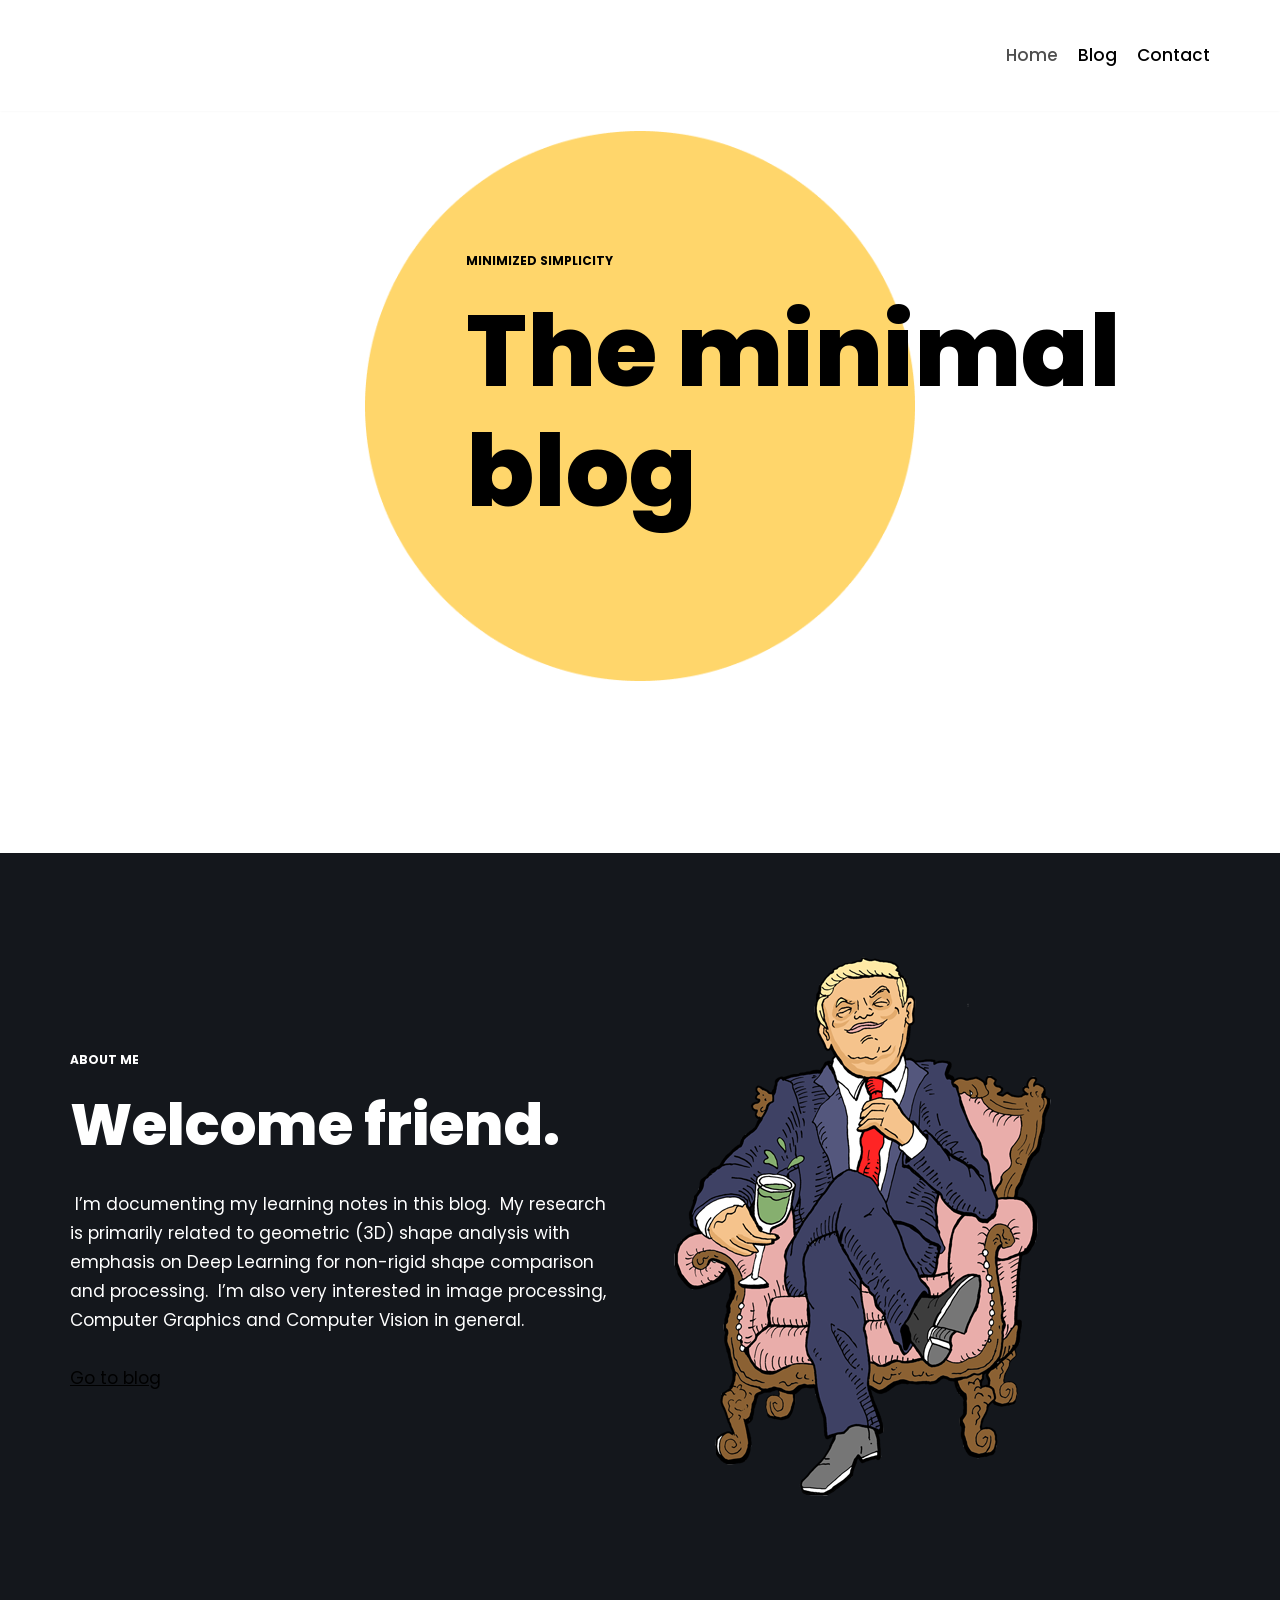
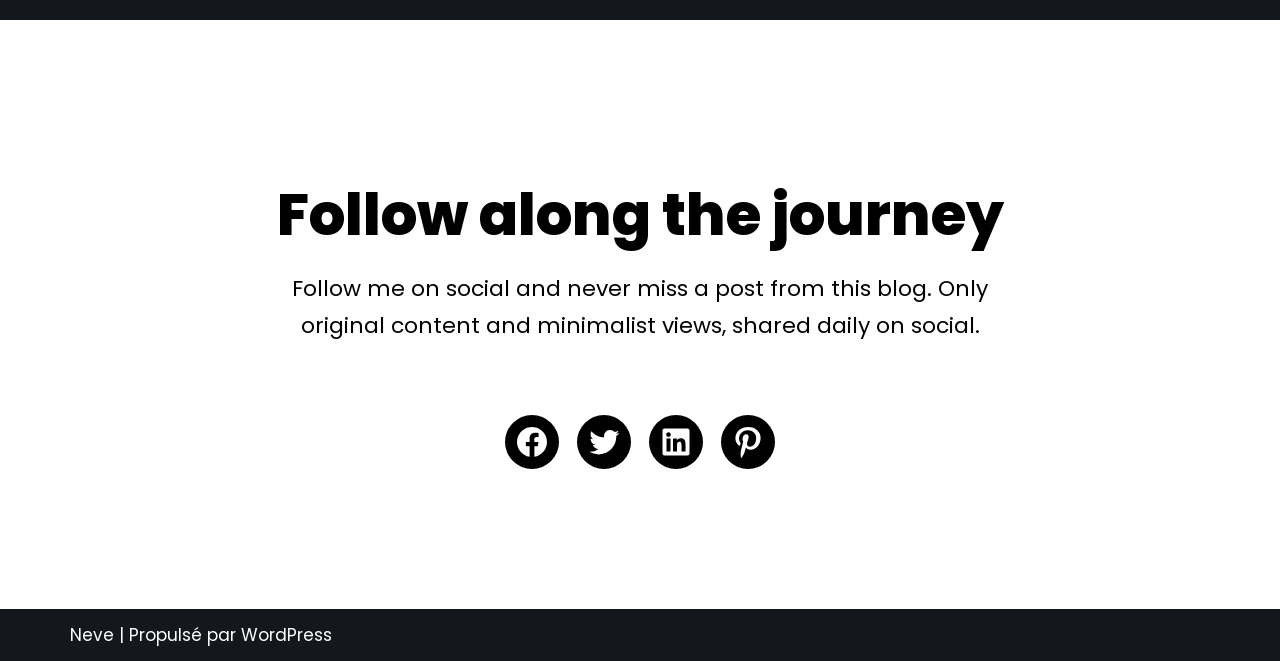
==== index.html @ 78484a2c "az" ====
<!DOCTYPE html>
<html lang="fr-FR">

<head>
	
	<meta charset="UTF-8">
	<meta name="viewport" content="width=device-width, initial-scale=1, minimum-scale=1">
	<link rel="profile" href="http://gmpg.org/xfn/11">
		<title>Un site utilisant WordPress</title>
<meta name="robots" content="max-image-preview:large">
<link rel="dns-prefetch" href="//fonts.googleapis.com">
<link rel="dns-prefetch" href="//s.w.org">
<link rel="alternate" type="application/rss+xml" title=" &raquo; Flux" href="./feed/index.html">
<link rel="alternate" type="application/rss+xml" title=" &raquo; Flux des commentaires" href="./comments/feed/index.html">
<script type="text/javascript">
window._wpemojiSettings = {"baseUrl":"https:\/\/s.w.org\/images\/core\/emoji\/14.0.0\/72x72\/","ext":".png","svgUrl":"https:\/\/s.w.org\/images\/core\/emoji\/14.0.0\/svg\/","svgExt":".svg","source":{"concatemoji":".\/wp-includes\/js\/wp-emoji-release.min.js?ver=6.0.1"}};
/*! This file is auto-generated */
!function(e,a,t){var n,r,o,i=a.createElement("canvas"),p=i.getContext&&i.getContext("2d");function s(e,t){var a=String.fromCharCode,e=(p.clearRect(0,0,i.width,i.height),p.fillText(a.apply(this,e),0,0),i.toDataURL());return p.clearRect(0,0,i.width,i.height),p.fillText(a.apply(this,t),0,0),e===i.toDataURL()}function c(e){var t=a.createElement("script");t.src=e,t.defer=t.type="text/javascript",a.getElementsByTagName("head")[0].appendChild(t)}for(o=Array("flag","emoji"),t.supports={everything:!0,everythingExceptFlag:!0},r=0;r<o.length;r++)t.supports[o[r]]=function(e){if(!p||!p.fillText)return!1;switch(p.textBaseline="top",p.font="600 32px Arial",e){case"flag":return s([127987,65039,8205,9895,65039],[127987,65039,8203,9895,65039])?!1:!s([55356,56826,55356,56819],[55356,56826,8203,55356,56819])&&!s([55356,57332,56128,56423,56128,56418,56128,56421,56128,56430,56128,56423,56128,56447],[55356,57332,8203,56128,56423,8203,56128,56418,8203,56128,56421,8203,56128,56430,8203,56128,56423,8203,56128,56447]);case"emoji":return!s([129777,127995,8205,129778,127999],[129777,127995,8203,129778,127999])}return!1}(o[r]),t.supports.everything=t.supports.everything&&t.supports[o[r]],"flag"!==o[r]&&(t.supports.everythingExceptFlag=t.supports.everythingExceptFlag&&t.supports[o[r]]);t.supports.everythingExceptFlag=t.supports.everythingExceptFlag&&!t.supports.flag,t.DOMReady=!1,t.readyCallback=function(){t.DOMReady=!0},t.supports.everything||(n=function(){t.readyCallback()},a.addEventListener?(a.addEventListener("DOMContentLoaded",n,!1),e.addEventListener("load",n,!1)):(e.attachEvent("onload",n),a.attachEvent("onreadystatechange",function(){"complete"===a.readyState&&t.readyCallback()})),(e=t.source||{}).concatemoji?c(e.concatemoji):e.wpemoji&&e.twemoji&&(c(e.twemoji),c(e.wpemoji)))}(window,document,window._wpemojiSettings);
</script>
<style type="text/css">img.wp-smiley,
img.emoji {
	display: inline !important;
	border: none !important;
	box-shadow: none !important;
	height: 1em !important;
	width: 1em !important;
	margin: 0 0.07em !important;
	vertical-align: -0.1em !important;
	background: none !important;
	padding: 0 !important;
}</style>
	<link rel="stylesheet" id="wp-quicklatex-format-css" href="./wp-content/plugins/wp-quicklatex/css/quicklatex-format.css?ver=6.0.1" type="text/css" media="all">
<link rel="stylesheet" id="wp-block-library-css" href="./wp-includes/css/dist/block-library/style.min.css?ver=6.0.1" type="text/css" media="all">
<style id="otter-advanced-columns-style-inline-css" type="text/css">.wp-block-themeisle-blocks-advanced-columns-separators{position:absolute;left:0;width:100%}.wp-block-themeisle-blocks-advanced-columns-separators.top{top:0}.wp-block-themeisle-blocks-advanced-columns-separators.bottom{bottom:0}.wp-block-themeisle-blocks-advanced-columns-separators.bottom svg{position:absolute;bottom:0}.wp-block-themeisle-blocks-advanced-columns-separators svg{height:100px}.wp-block-themeisle-blocks-advanced-columns-separators .rotate{transform:rotate(180deg)}html[lang=ja] .wp-block-themeisle-blocks-advanced-columns .innerblocks-wrap,html[lang=ko] .wp-block-themeisle-blocks-advanced-columns .innerblocks-wrap,html[lang=zh] .wp-block-themeisle-blocks-advanced-columns .innerblocks-wrap,html[lang=zh-Hans] .wp-block-themeisle-blocks-advanced-columns .innerblocks-wrap,html[lang=zh-Hant] .wp-block-themeisle-blocks-advanced-columns .innerblocks-wrap{word-break:normal}.wp-block-themeisle-blocks-advanced-columns{--columns-width: initial;--horizontal-align: unset;justify-content:var(--horizontal-align)}.wp-block-themeisle-blocks-advanced-columns .wp-themeisle-block-overlay,.wp-block-themeisle-blocks-advanced-columns .wp-block-themeisle-blocks-advanced-columns-overlay{position:absolute;width:100%;height:100%;top:0;left:0}.wp-block-themeisle-blocks-advanced-columns .wp-block-themeisle-blocks-advanced-column:only-child{max-width:var(--columns-width)}.wp-block-themeisle-blocks-advanced-columns .wp-block-themeisle-blocks-advanced-column .wp-block-themeisle-blocks-slider{display:grid}.wp-block-themeisle-blocks-advanced-columns.has-default-gap .wp-block-themeisle-blocks-advanced-column{margin-left:10px;margin-right:10px}.wp-block-themeisle-blocks-advanced-columns.has-nogap-gap .wp-block-themeisle-blocks-advanced-column{margin-left:0;margin-right:0}.wp-block-themeisle-blocks-advanced-columns.has-narrow-gap .wp-block-themeisle-blocks-advanced-column{margin-left:5px;margin-right:5px}.wp-block-themeisle-blocks-advanced-columns.has-extended-gap .wp-block-themeisle-blocks-advanced-column{margin-left:15px;margin-right:15px}.wp-block-themeisle-blocks-advanced-columns.has-wide-gap .wp-block-themeisle-blocks-advanced-column{margin-left:20px;margin-right:20px}.wp-block-themeisle-blocks-advanced-columns.has-wider-gap .wp-block-themeisle-blocks-advanced-column{margin-left:30px;margin-right:30px}@media(min-width: 600px){.wp-block-themeisle-blocks-advanced-columns.has-vertical-flex-start .innerblocks-wrap,.wp-block-themeisle-blocks-advanced-columns.has-vertical-top .innerblocks-wrap{align-items:flex-start}.wp-block-themeisle-blocks-advanced-columns.has-vertical-center .innerblocks-wrap{align-items:center}.wp-block-themeisle-blocks-advanced-columns.has-vertical-flex-end .innerblocks-wrap,.wp-block-themeisle-blocks-advanced-columns.has-vertical-bottom .innerblocks-wrap{align-items:flex-end}}@media(min-width: 960px){.wp-block-themeisle-blocks-advanced-columns{display:flex;position:relative}.wp-block-themeisle-blocks-advanced-columns .innerblocks-wrap{display:flex;flex-basis:100%;word-break:keep-all;max-width:var(--columns-width)}.wp-block-themeisle-blocks-advanced-columns .innerblocks-wrap .wp-block-themeisle-blocks-advanced-column{position:relative}.wp-block-themeisle-blocks-advanced-columns .innerblocks-wrap .wp-block-themeisle-blocks-advanced-column:first-child{margin-left:0}.wp-block-themeisle-blocks-advanced-columns .innerblocks-wrap .wp-block-themeisle-blocks-advanced-column:last-child{margin-right:0}.wp-block-themeisle-blocks-advanced-columns.hide-in-desktop{display:none}.wp-block-themeisle-blocks-advanced-columns.has-1-columns.has-desktop-equal-layout>.innerblocks-wrap>.wp-block-themeisle-blocks-advanced-column{flex-basis:100%}.wp-block-themeisle-blocks-advanced-columns.has-2-columns.has-desktop-equal-layout>.innerblocks-wrap>.wp-block-themeisle-blocks-advanced-column{flex-basis:50%}.wp-block-themeisle-blocks-advanced-columns.has-2-columns.has-desktop-oneTwo-layout>.innerblocks-wrap>.wp-block-themeisle-blocks-advanced-column{flex-basis:33.34%}.wp-block-themeisle-blocks-advanced-columns.has-2-columns.has-desktop-oneTwo-layout>.innerblocks-wrap>.wp-block-themeisle-blocks-advanced-column:last-child{flex-basis:66.66%}.wp-block-themeisle-blocks-advanced-columns.has-2-columns.has-desktop-twoOne-layout>.innerblocks-wrap>.wp-block-themeisle-blocks-advanced-column{flex-basis:33.34%}.wp-block-themeisle-blocks-advanced-columns.has-2-columns.has-desktop-twoOne-layout>.innerblocks-wrap>.wp-block-themeisle-blocks-advanced-column:first-child{flex-basis:66.66%}.wp-block-themeisle-blocks-advanced-columns.has-3-columns.has-desktop-equal-layout>.innerblocks-wrap>.wp-block-themeisle-blocks-advanced-column{flex-basis:33.33%}.wp-block-themeisle-blocks-advanced-columns.has-3-columns.has-desktop-oneOneTwo-layout>.innerblocks-wrap>.wp-block-themeisle-blocks-advanced-column{flex-basis:25%}.wp-block-themeisle-blocks-advanced-columns.has-3-columns.has-desktop-oneOneTwo-layout>.innerblocks-wrap>.wp-block-themeisle-blocks-advanced-column:last-child{flex-basis:50%}.wp-block-themeisle-blocks-advanced-columns.has-3-columns.has-desktop-twoOneOne-layout>.innerblocks-wrap>.wp-block-themeisle-blocks-advanced-column{flex-basis:25%}.wp-block-themeisle-blocks-advanced-columns.has-3-columns.has-desktop-twoOneOne-layout>.innerblocks-wrap>.wp-block-themeisle-blocks-advanced-column:first-child{flex-basis:50%}.wp-block-themeisle-blocks-advanced-columns.has-3-columns.has-desktop-oneTwoOne-layout>.innerblocks-wrap>.wp-block-themeisle-blocks-advanced-column{flex-basis:50%}.wp-block-themeisle-blocks-advanced-columns.has-3-columns.has-desktop-oneTwoOne-layout>.innerblocks-wrap>.wp-block-themeisle-blocks-advanced-column:first-child{flex-basis:25%}.wp-block-themeisle-blocks-advanced-columns.has-3-columns.has-desktop-oneTwoOne-layout>.innerblocks-wrap>.wp-block-themeisle-blocks-advanced-column:last-child{flex-basis:25%}.wp-block-themeisle-blocks-advanced-columns.has-3-columns.has-desktop-oneThreeOne-layout>.innerblocks-wrap>.wp-block-themeisle-blocks-advanced-column{flex-basis:60%}.wp-block-themeisle-blocks-advanced-columns.has-3-columns.has-desktop-oneThreeOne-layout>.innerblocks-wrap>.wp-block-themeisle-blocks-advanced-column:first-child{flex-basis:20%}.wp-block-themeisle-blocks-advanced-columns.has-3-columns.has-desktop-oneThreeOne-layout>.innerblocks-wrap>.wp-block-themeisle-blocks-advanced-column:last-child{flex-basis:20%}.wp-block-themeisle-blocks-advanced-columns.has-4-columns.has-desktop-equal-layout>.innerblocks-wrap>.wp-block-themeisle-blocks-advanced-column{flex-basis:25%}.wp-block-themeisle-blocks-advanced-columns.has-5-columns.has-desktop-equal-layout>.innerblocks-wrap>.wp-block-themeisle-blocks-advanced-column{flex-basis:20%}.wp-block-themeisle-blocks-advanced-columns.has-6-columns.has-desktop-equal-layout>.innerblocks-wrap>.wp-block-themeisle-blocks-advanced-column{flex-basis:16.66%}}@media(min-width: 600px)and (max-width: 960px){.wp-block-themeisle-blocks-advanced-columns{display:flex;position:relative}.wp-block-themeisle-blocks-advanced-columns .innerblocks-wrap{display:flex;flex-basis:100%;word-break:keep-all;max-width:var(--columns-width)}.wp-block-themeisle-blocks-advanced-columns .innerblocks-wrap .wp-block-themeisle-blocks-advanced-column{position:relative;flex:1}.wp-block-themeisle-blocks-advanced-columns.hide-in-tablet{display:none}.wp-block-themeisle-blocks-advanced-columns.has-2-columns.has-tablet-oneTwo-layout>.innerblocks-wrap>.wp-block-themeisle-blocks-advanced-column:last-child{flex:2}.wp-block-themeisle-blocks-advanced-columns.has-2-columns.has-tablet-twoOne-layout>.innerblocks-wrap>.wp-block-themeisle-blocks-advanced-column:first-child{flex:2}.wp-block-themeisle-blocks-advanced-columns.has-3-columns.has-tablet-oneOneTwo-layout>.innerblocks-wrap>.wp-block-themeisle-blocks-advanced-column:last-child{flex:2}.wp-block-themeisle-blocks-advanced-columns.has-3-columns.has-tablet-twoOneOne-layout>.innerblocks-wrap>.wp-block-themeisle-blocks-advanced-column:first-child{flex:2}.wp-block-themeisle-blocks-advanced-columns.has-3-columns.has-tablet-oneTwoOne-layout>.innerblocks-wrap>.wp-block-themeisle-blocks-advanced-column{flex:2}.wp-block-themeisle-blocks-advanced-columns.has-3-columns.has-tablet-oneTwoOne-layout>.innerblocks-wrap>.wp-block-themeisle-blocks-advanced-column:first-child{flex:1}.wp-block-themeisle-blocks-advanced-columns.has-3-columns.has-tablet-oneTwoOne-layout>.innerblocks-wrap>.wp-block-themeisle-blocks-advanced-column:last-child{flex:1}.wp-block-themeisle-blocks-advanced-columns.has-3-columns.has-tablet-oneThreeOne-layout>.innerblocks-wrap>.wp-block-themeisle-blocks-advanced-column{flex:3}.wp-block-themeisle-blocks-advanced-columns.has-3-columns.has-tablet-oneThreeOne-layout>.innerblocks-wrap>.wp-block-themeisle-blocks-advanced-column:first-child{flex:1}.wp-block-themeisle-blocks-advanced-columns.has-3-columns.has-tablet-oneThreeOne-layout>.innerblocks-wrap>.wp-block-themeisle-blocks-advanced-column:last-child{flex:1}.wp-block-themeisle-blocks-advanced-columns.has-tablet-collapsedRows-layout>.innerblocks-wrap{flex-direction:column}.wp-block-themeisle-blocks-advanced-columns.has-tablet-collapsedRows-layout.has-reverse-columns-tablet>.innerblocks-wrap{flex-direction:column-reverse}.wp-block-themeisle-blocks-advanced-columns.has-tablet-twoColumnGrid-layout>.innerblocks-wrap{display:flex;flex-wrap:wrap}.wp-block-themeisle-blocks-advanced-columns.has-tablet-twoColumnGrid-layout>.innerblocks-wrap>.wp-block-themeisle-blocks-advanced-column{flex:1 1 40%}.wp-block-themeisle-blocks-advanced-columns.has-tablet-threeColumnGrid-layout>.innerblocks-wrap{display:flex;flex-wrap:wrap}.wp-block-themeisle-blocks-advanced-columns.has-tablet-threeColumnGrid-layout>.innerblocks-wrap>.wp-block-themeisle-blocks-advanced-column{flex:1 1 30%}}@media(max-width: 600px){.wp-block-themeisle-blocks-advanced-columns{display:flex;position:relative}.wp-block-themeisle-blocks-advanced-columns .innerblocks-wrap{display:flex;flex-basis:100%;word-break:keep-all}.wp-block-themeisle-blocks-advanced-columns .innerblocks-wrap .wp-block-themeisle-blocks-advanced-column{position:relative;flex:1}.wp-block-themeisle-blocks-advanced-columns.hide-in-mobile{display:none}.wp-block-themeisle-blocks-advanced-columns.has-2-columns.has-mobile-oneTwo-layout>.innerblocks-wrap>.wp-block-themeisle-blocks-advanced-column:last-child{flex:2}.wp-block-themeisle-blocks-advanced-columns.has-2-columns.has-mobile-twoOne-layout>.innerblocks-wrap>.wp-block-themeisle-blocks-advanced-column:first-child{flex:2}.wp-block-themeisle-blocks-advanced-columns.has-3-columns.has-mobile-oneOneTwo-layout>.innerblocks-wrap>.wp-block-themeisle-blocks-advanced-column:last-child{flex:2}.wp-block-themeisle-blocks-advanced-columns.has-3-columns.has-mobile-twoOneOne-layout>.innerblocks-wrap>.wp-block-themeisle-blocks-advanced-column:first-child{flex:2}.wp-block-themeisle-blocks-advanced-columns.has-3-columns.has-mobile-oneTwoOne-layout>.innerblocks-wrap>.wp-block-themeisle-blocks-advanced-column{flex:2}.wp-block-themeisle-blocks-advanced-columns.has-3-columns.has-mobile-oneTwoOne-layout>.innerblocks-wrap>.wp-block-themeisle-blocks-advanced-column:first-child{flex:1}.wp-block-themeisle-blocks-advanced-columns.has-3-columns.has-mobile-oneTwoOne-layout>.innerblocks-wrap>.wp-block-themeisle-blocks-advanced-column:last-child{flex:1}.wp-block-themeisle-blocks-advanced-columns.has-3-columns.has-mobile-oneThreeOne-layout>.innerblocks-wrap>.wp-block-themeisle-blocks-advanced-column{flex:3}.wp-block-themeisle-blocks-advanced-columns.has-3-columns.has-mobile-oneThreeOne-layout>.innerblocks-wrap>.wp-block-themeisle-blocks-advanced-column:first-child{flex:1}.wp-block-themeisle-blocks-advanced-columns.has-3-columns.has-mobile-oneThreeOne-layout>.innerblocks-wrap>.wp-block-themeisle-blocks-advanced-column:last-child{flex:1}.wp-block-themeisle-blocks-advanced-columns.has-mobile-collapsedRows-layout>.innerblocks-wrap{flex-direction:column}.wp-block-themeisle-blocks-advanced-columns.has-mobile-collapsedRows-layout.has-reverse-columns-mobile>.innerblocks-wrap{flex-direction:column-reverse}.wp-block-themeisle-blocks-advanced-columns.has-mobile-twoColumnGrid-layout>.innerblocks-wrap{display:flex;flex-wrap:wrap}.wp-block-themeisle-blocks-advanced-columns.has-mobile-twoColumnGrid-layout>.innerblocks-wrap>.wp-block-themeisle-blocks-advanced-column{flex:1 1 40%}.wp-block-themeisle-blocks-advanced-columns.has-mobile-threeColumnGrid-layout>.innerblocks-wrap{display:flex;flex-wrap:wrap}.wp-block-themeisle-blocks-advanced-columns.has-mobile-threeColumnGrid-layout>.innerblocks-wrap>.wp-block-themeisle-blocks-advanced-column{flex:1 1 30%}}/*# sourceMappingURL=style.css.map */</style>
<style id="otter-advanced-heading-style-inline-css" type="text/css">span.wp-block-themeisle-blocks-advanced-heading{display:block}.wp-block-themeisle-blocks-advanced-heading.highlight{background-color:#ff0;color:#000}/*# sourceMappingURL=style.css.map */</style>
<style id="global-styles-inline-css" type="text/css">body{--wp--preset--color--black: #000000;--wp--preset--color--cyan-bluish-gray: #abb8c3;--wp--preset--color--white: #ffffff;--wp--preset--color--pale-pink: #f78da7;--wp--preset--color--vivid-red: #cf2e2e;--wp--preset--color--luminous-vivid-orange: #ff6900;--wp--preset--color--luminous-vivid-amber: #fcb900;--wp--preset--color--light-green-cyan: #7bdcb5;--wp--preset--color--vivid-green-cyan: #00d084;--wp--preset--color--pale-cyan-blue: #8ed1fc;--wp--preset--color--vivid-cyan-blue: #0693e3;--wp--preset--color--vivid-purple: #9b51e0;--wp--preset--color--neve-link-color: var(--nv-primary-accent);--wp--preset--color--neve-link-hover-color: var(--nv-secondary-accent);--wp--preset--color--nv-site-bg: var(--nv-site-bg);--wp--preset--color--nv-light-bg: var(--nv-light-bg);--wp--preset--color--nv-dark-bg: var(--nv-dark-bg);--wp--preset--color--neve-text-color: var(--nv-text-color);--wp--preset--color--nv-text-dark-bg: var(--nv-text-dark-bg);--wp--preset--color--nv-c-1: var(--nv-c-1);--wp--preset--color--nv-c-2: var(--nv-c-2);--wp--preset--gradient--vivid-cyan-blue-to-vivid-purple: linear-gradient(135deg,rgba(6,147,227,1) 0%,rgb(155,81,224) 100%);--wp--preset--gradient--light-green-cyan-to-vivid-green-cyan: linear-gradient(135deg,rgb(122,220,180) 0%,rgb(0,208,130) 100%);--wp--preset--gradient--luminous-vivid-amber-to-luminous-vivid-orange: linear-gradient(135deg,rgba(252,185,0,1) 0%,rgba(255,105,0,1) 100%);--wp--preset--gradient--luminous-vivid-orange-to-vivid-red: linear-gradient(135deg,rgba(255,105,0,1) 0%,rgb(207,46,46) 100%);--wp--preset--gradient--very-light-gray-to-cyan-bluish-gray: linear-gradient(135deg,rgb(238,238,238) 0%,rgb(169,184,195) 100%);--wp--preset--gradient--cool-to-warm-spectrum: linear-gradient(135deg,rgb(74,234,220) 0%,rgb(151,120,209) 20%,rgb(207,42,186) 40%,rgb(238,44,130) 60%,rgb(251,105,98) 80%,rgb(254,248,76) 100%);--wp--preset--gradient--blush-light-purple: linear-gradient(135deg,rgb(255,206,236) 0%,rgb(152,150,240) 100%);--wp--preset--gradient--blush-bordeaux: linear-gradient(135deg,rgb(254,205,165) 0%,rgb(254,45,45) 50%,rgb(107,0,62) 100%);--wp--preset--gradient--luminous-dusk: linear-gradient(135deg,rgb(255,203,112) 0%,rgb(199,81,192) 50%,rgb(65,88,208) 100%);--wp--preset--gradient--pale-ocean: linear-gradient(135deg,rgb(255,245,203) 0%,rgb(182,227,212) 50%,rgb(51,167,181) 100%);--wp--preset--gradient--electric-grass: linear-gradient(135deg,rgb(202,248,128) 0%,rgb(113,206,126) 100%);--wp--preset--gradient--midnight: linear-gradient(135deg,rgb(2,3,129) 0%,rgb(40,116,252) 100%);--wp--preset--duotone--dark-grayscale: url('#wp-duotone-dark-grayscale');--wp--preset--duotone--grayscale: url('#wp-duotone-grayscale');--wp--preset--duotone--purple-yellow: url('#wp-duotone-purple-yellow');--wp--preset--duotone--blue-red: url('#wp-duotone-blue-red');--wp--preset--duotone--midnight: url('#wp-duotone-midnight');--wp--preset--duotone--magenta-yellow: url('#wp-duotone-magenta-yellow');--wp--preset--duotone--purple-green: url('#wp-duotone-purple-green');--wp--preset--duotone--blue-orange: url('#wp-duotone-blue-orange');--wp--preset--font-size--small: 13px;--wp--preset--font-size--medium: 20px;--wp--preset--font-size--large: 36px;--wp--preset--font-size--x-large: 42px;}.has-black-color{color: var(--wp--preset--color--black) !important;}.has-cyan-bluish-gray-color{color: var(--wp--preset--color--cyan-bluish-gray) !important;}.has-white-color{color: var(--wp--preset--color--white) !important;}.has-pale-pink-color{color: var(--wp--preset--color--pale-pink) !important;}.has-vivid-red-color{color: var(--wp--preset--color--vivid-red) !important;}.has-luminous-vivid-orange-color{color: var(--wp--preset--color--luminous-vivid-orange) !important;}.has-luminous-vivid-amber-color{color: var(--wp--preset--color--luminous-vivid-amber) !important;}.has-light-green-cyan-color{color: var(--wp--preset--color--light-green-cyan) !important;}.has-vivid-green-cyan-color{color: var(--wp--preset--color--vivid-green-cyan) !important;}.has-pale-cyan-blue-color{color: var(--wp--preset--color--pale-cyan-blue) !important;}.has-vivid-cyan-blue-color{color: var(--wp--preset--color--vivid-cyan-blue) !important;}.has-vivid-purple-color{color: var(--wp--preset--color--vivid-purple) !important;}.has-black-background-color{background-color: var(--wp--preset--color--black) !important;}.has-cyan-bluish-gray-background-color{background-color: var(--wp--preset--color--cyan-bluish-gray) !important;}.has-white-background-color{background-color: var(--wp--preset--color--white) !important;}.has-pale-pink-background-color{background-color: var(--wp--preset--color--pale-pink) !important;}.has-vivid-red-background-color{background-color: var(--wp--preset--color--vivid-red) !important;}.has-luminous-vivid-orange-background-color{background-color: var(--wp--preset--color--luminous-vivid-orange) !important;}.has-luminous-vivid-amber-background-color{background-color: var(--wp--preset--color--luminous-vivid-amber) !important;}.has-light-green-cyan-background-color{background-color: var(--wp--preset--color--light-green-cyan) !important;}.has-vivid-green-cyan-background-color{background-color: var(--wp--preset--color--vivid-green-cyan) !important;}.has-pale-cyan-blue-background-color{background-color: var(--wp--preset--color--pale-cyan-blue) !important;}.has-vivid-cyan-blue-background-color{background-color: var(--wp--preset--color--vivid-cyan-blue) !important;}.has-vivid-purple-background-color{background-color: var(--wp--preset--color--vivid-purple) !important;}.has-black-border-color{border-color: var(--wp--preset--color--black) !important;}.has-cyan-bluish-gray-border-color{border-color: var(--wp--preset--color--cyan-bluish-gray) !important;}.has-white-border-color{border-color: var(--wp--preset--color--white) !important;}.has-pale-pink-border-color{border-color: var(--wp--preset--color--pale-pink) !important;}.has-vivid-red-border-color{border-color: var(--wp--preset--color--vivid-red) !important;}.has-luminous-vivid-orange-border-color{border-color: var(--wp--preset--color--luminous-vivid-orange) !important;}.has-luminous-vivid-amber-border-color{border-color: var(--wp--preset--color--luminous-vivid-amber) !important;}.has-light-green-cyan-border-color{border-color: var(--wp--preset--color--light-green-cyan) !important;}.has-vivid-green-cyan-border-color{border-color: var(--wp--preset--color--vivid-green-cyan) !important;}.has-pale-cyan-blue-border-color{border-color: var(--wp--preset--color--pale-cyan-blue) !important;}.has-vivid-cyan-blue-border-color{border-color: var(--wp--preset--color--vivid-cyan-blue) !important;}.has-vivid-purple-border-color{border-color: var(--wp--preset--color--vivid-purple) !important;}.has-vivid-cyan-blue-to-vivid-purple-gradient-background{background: var(--wp--preset--gradient--vivid-cyan-blue-to-vivid-purple) !important;}.has-light-green-cyan-to-vivid-green-cyan-gradient-background{background: var(--wp--preset--gradient--light-green-cyan-to-vivid-green-cyan) !important;}.has-luminous-vivid-amber-to-luminous-vivid-orange-gradient-background{background: var(--wp--preset--gradient--luminous-vivid-amber-to-luminous-vivid-orange) !important;}.has-luminous-vivid-orange-to-vivid-red-gradient-background{background: var(--wp--preset--gradient--luminous-vivid-orange-to-vivid-red) !important;}.has-very-light-gray-to-cyan-bluish-gray-gradient-background{background: var(--wp--preset--gradient--very-light-gray-to-cyan-bluish-gray) !important;}.has-cool-to-warm-spectrum-gradient-background{background: var(--wp--preset--gradient--cool-to-warm-spectrum) !important;}.has-blush-light-purple-gradient-background{background: var(--wp--preset--gradient--blush-light-purple) !important;}.has-blush-bordeaux-gradient-background{background: var(--wp--preset--gradient--blush-bordeaux) !important;}.has-luminous-dusk-gradient-background{background: var(--wp--preset--gradient--luminous-dusk) !important;}.has-pale-ocean-gradient-background{background: var(--wp--preset--gradient--pale-ocean) !important;}.has-electric-grass-gradient-background{background: var(--wp--preset--gradient--electric-grass) !important;}.has-midnight-gradient-background{background: var(--wp--preset--gradient--midnight) !important;}.has-small-font-size{font-size: var(--wp--preset--font-size--small) !important;}.has-medium-font-size{font-size: var(--wp--preset--font-size--medium) !important;}.has-large-font-size{font-size: var(--wp--preset--font-size--large) !important;}.has-x-large-font-size{font-size: var(--wp--preset--font-size--x-large) !important;}</style>
<link rel="stylesheet" id="contact-form-7-css" href="./wp-content/plugins/contact-form-7/includes/css/styles.css?ver=5.6.2" type="text/css" media="all">
<link rel="stylesheet" id="raratheme-companion-css" href="./wp-content/plugins/raratheme-companion/public/css/raratheme-companion-public.min.css?ver=1.4.0" type="text/css" media="all">
<link rel="stylesheet" id="neve-style-css" href="./wp-content/themes/neve/style-main-new.min.css?ver=3.3.6" type="text/css" media="all">
<style id="neve-style-inline-css" type="text/css">.nv-meta-list li.meta:not(:last-child):after { content:"/" }.nv-meta-list .no-mobile{
			display:none;
		}.nv-meta-list li.last::after{
			content: ""!important;
		}@media (min-width: 769px) {
			.nv-meta-list .no-mobile {
				display: inline-block;
			}
			.nv-meta-list li.last:not(:last-child)::after {
		 		content: "/" !important;
			}
		}
 :root{ --container: 748px;--postwidth:100%; --primarybtnbg: var(--nv-secondary-accent); --primarybtnhoverbg: var(--nv-dark-bg); --primarybtncolor: #ffffff; --secondarybtncolor: var(--nv-primary-accent); --primarybtnhovercolor: #ffffff; --secondarybtnhovercolor: var(--nv-primary-accent);--primarybtnborderradius:0;--secondarybtnborderradius:0;--secondarybtnborderwidth:3px;--btnpadding:13px 15px;--primarybtnpadding:13px 15px;--secondarybtnpadding:10px 12px; --bodyfontfamily: Poppins; --bodyfontsize: 15px; --bodylineheight: 1.6; --bodyletterspacing: 0px; --bodyfontweight: 400; --bodytexttransform: none; --headingsfontfamily: Poppins; --h1fontsize: 50px; --h1fontweight: 800; --h1lineheight: 1.2em; --h1letterspacing: 0px; --h1texttransform: none; --h2fontsize: 30px; --h2fontweight: 800; --h2lineheight: 1.2em; --h2letterspacing: 0px; --h2texttransform: none; --h3fontsize: 25px; --h3fontweight: 800; --h3lineheight: 1.2em; --h3letterspacing: 0px; --h3texttransform: none; --h4fontsize: 20px; --h4fontweight: 800; --h4lineheight: 1.2em; --h4letterspacing: 0px; --h4texttransform: none; --h5fontsize: 16px; --h5fontweight: 800; --h5lineheight: 1.2em; --h5letterspacing: 0px; --h5texttransform: none; --h6fontsize: 14px; --h6fontweight: 800; --h6lineheight: 1.2em; --h6letterspacing: 0px; --h6texttransform: none;--formfieldborderwidth:2px;--formfieldborderradius:0; --formfieldbgcolor: var(--nv-site-bg); --formfieldbordercolor: #dddddd; --formfieldcolor: var(--nv-text-color);--formfieldpadding:20px; } .has-neve-button-color-color{ color: var(--nv-secondary-accent)!important; } .has-neve-button-color-background-color{ background-color: var(--nv-secondary-accent)!important; } .single-post-container .alignfull > [class*="__inner-container"], .single-post-container .alignwide > [class*="__inner-container"]{ max-width:718px } .nv-meta-list{ --avatarsize: 20px; } .single .nv-meta-list{ --avatarsize: 20px; } .blog .blog-entry-title, .archive .blog-entry-title{ --fontsize: 32px; } .single h1.entry-title{ --fontsize: 36px; } .nv-post-cover{ --height: 250px;--padding:40px 15px;--justify: flex-start; --textalign: left; --valign: center; } .nv-post-cover .nv-title-meta-wrap, .nv-page-title-wrap, .entry-header{ --textalign: left; } .nv-is-boxed.nv-title-meta-wrap{ --padding:40px 15px; --bgcolor: var(--nv-dark-bg); } .nv-overlay{ --opacity: 50; --blendmode: normal; } .nv-is-boxed.nv-comments-wrap{ --padding:20px; } .nv-is-boxed.comment-respond{ --padding:20px; } .global-styled{ --bgcolor: var(--nv-site-bg); } .header-top{ --rowbcolor: var(--nv-light-bg); --color: var(--nv-text-color); --bgcolor: #f0f0f0; } .header-main{ --rowbcolor: var(--nv-light-bg); --color: var(--nv-text-color); --bgcolor: var(--nv-site-bg); } .header-bottom{ --rowbcolor: var(--nv-light-bg); --color: var(--nv-text-color); --bgcolor: #ffffff; } .header-menu-sidebar-bg{ --justify: flex-start; --textalign: left;--flexg: 1; --color: var(--nv-text-color); --bgcolor: var(--nv-site-bg); } .header-menu-sidebar{ width: 360px; } .builder-item--logo{ --maxwidth: 120px;--padding:10px 0;--margin:0; --textalign: left;--justify: flex-start; } .builder-item--nav-icon,.header-menu-sidebar .close-sidebar-panel .navbar-toggle{ --borderradius:3px;--borderwidth:1px; } .builder-item--nav-icon{ --padding:10px 15px;--margin:0; } .builder-item--primary-menu{ --color: var(--nv-text-color); --hovercolor: var(--nv-secondary-accent); --activecolor: var(--nv-secondary-accent); --spacing: 20px; --height: 25px;--padding:0;--margin:0; --fontsize: 1em; --lineheight: 1.6; --letterspacing: 0px; --fontweight: 500; --texttransform: none; --iconsize: 1em; } .hfg-is-group.has-primary-menu .inherit-ff{ --inheritedfw: 500; } .footer-top-inner .row{ grid-template-columns:1fr 1fr 1fr; --valign: flex-start; } .footer-top{ --rowbcolor: var(--nv-light-bg); --color: var(--nv-text-color); --bgcolor: #ffffff; } .footer-main-inner .row{ grid-template-columns:1fr 1fr 1fr; --valign: flex-start; } .footer-main{ --rowbcolor: var(--nv-light-bg); --color: var(--nv-text-color); --bgcolor: var(--nv-site-bg); } .footer-bottom-inner .row{ grid-template-columns:1fr; --valign: flex-start; } .footer-bottom{ --rowbcolor: var(--nv-light-bg); --color: var(--nv-text-dark-bg); --bgcolor: var(--nv-dark-bg); } @media(min-width: 576px){ :root{ --container: 992px;--postwidth:50%;--btnpadding:20px 40px;--primarybtnpadding:20px 40px;--secondarybtnpadding:17px 37px; --bodyfontsize: 16px; --bodylineheight: 1.6; --bodyletterspacing: 0px; --h1fontsize: 80px; --h1lineheight: 1.2em; --h1letterspacing: 0px; --h2fontsize: 48px; --h2lineheight: 1.2em; --h2letterspacing: 0px; --h3fontsize: 25px; --h3lineheight: 1.2em; --h3letterspacing: 0px; --h4fontsize: 20px; --h4lineheight: 1.2em; --h4letterspacing: 0px; --h5fontsize: 16px; --h5lineheight: 1.2em; --h5letterspacing: 0px; --h6fontsize: 14px; --h6lineheight: 1.2em; --h6letterspacing: 0px; } .single-post-container .alignfull > [class*="__inner-container"], .single-post-container .alignwide > [class*="__inner-container"]{ max-width:962px } .nv-meta-list{ --avatarsize: 20px; } .single .nv-meta-list{ --avatarsize: 20px; } .blog .blog-entry-title, .archive .blog-entry-title{ --fontsize: 40px; } .single h1.entry-title{ --fontsize: 54px; } .nv-post-cover{ --height: 320px;--padding:60px 30px;--justify: flex-start; --textalign: left; --valign: center; } .nv-post-cover .nv-title-meta-wrap, .nv-page-title-wrap, .entry-header{ --textalign: left; } .nv-is-boxed.nv-title-meta-wrap{ --padding:60px 30px; } .nv-is-boxed.nv-comments-wrap{ --padding:30px; } .nv-is-boxed.comment-respond{ --padding:30px; } .header-menu-sidebar-bg{ --justify: flex-start; --textalign: left;--flexg: 1; } .header-menu-sidebar{ width: 360px; } .builder-item--logo{ --maxwidth: 120px;--padding:10px 0;--margin:0; --textalign: left;--justify: flex-start; } .builder-item--nav-icon{ --padding:10px 15px;--margin:0; } .builder-item--primary-menu{ --spacing: 20px; --height: 25px;--padding:0;--margin:0; --fontsize: 1em; --lineheight: 1.6; --letterspacing: 0px; --iconsize: 1em; } }@media(min-width: 960px){ :root{ --container: 1170px;--postwidth:50%;--btnpadding:20px 40px;--primarybtnpadding:20px 40px;--secondarybtnpadding:17px 37px; --bodyfontsize: 17px; --bodylineheight: 1.7; --bodyletterspacing: 0px; --h1fontsize: 100px; --h1lineheight: 1.2em; --h1letterspacing: 0px; --h2fontsize: 58px; --h2lineheight: 1.2em; --h2letterspacing: 0px; --h3fontsize: 30px; --h3lineheight: 1.6em; --h3letterspacing: 0px; --h4fontsize: 20px; --h4lineheight: 1.2em; --h4letterspacing: 0px; --h5fontsize: 16px; --h5lineheight: 1.2em; --h5letterspacing: 0px; --h6fontsize: 16px; --h6lineheight: 1.2em; --h6letterspacing: 0px; } body:not(.single):not(.archive):not(.blog):not(.search):not(.error404) .neve-main > .container .col, body.post-type-archive-course .neve-main > .container .col, body.post-type-archive-llms_membership .neve-main > .container .col{ max-width: 100%; } body:not(.single):not(.archive):not(.blog):not(.search):not(.error404) .nv-sidebar-wrap, body.post-type-archive-course .nv-sidebar-wrap, body.post-type-archive-llms_membership .nv-sidebar-wrap{ max-width: 0%; } .neve-main > .archive-container .nv-index-posts.col{ max-width: 100%; } .neve-main > .archive-container .nv-sidebar-wrap{ max-width: 0%; } .neve-main > .single-post-container .nv-single-post-wrap.col{ max-width: 70%; } .single-post-container .alignfull > [class*="__inner-container"], .single-post-container .alignwide > [class*="__inner-container"]{ max-width:789px } .container-fluid.single-post-container .alignfull > [class*="__inner-container"], .container-fluid.single-post-container .alignwide > [class*="__inner-container"]{ max-width:calc(70% + 15px) } .neve-main > .single-post-container .nv-sidebar-wrap{ max-width: 30%; } .nv-meta-list{ --avatarsize: 20px; } .single .nv-meta-list{ --avatarsize: 20px; } .blog .blog-entry-title, .archive .blog-entry-title{ --fontsize: 48px; --lineheight: 1.3em; } .single h1.entry-title{ --fontsize: 66px; } .nv-post-cover{ --height: 400px;--padding:60px 40px;--justify: flex-start; --textalign: left; --valign: center; } .nv-post-cover .nv-title-meta-wrap, .nv-page-title-wrap, .entry-header{ --textalign: left; } .nv-is-boxed.nv-title-meta-wrap{ --padding:60px 40px; } .nv-is-boxed.nv-comments-wrap{ --padding:40px; } .nv-is-boxed.comment-respond{ --padding:40px; } .header-main{ --height:111px; } .header-menu-sidebar-bg{ --justify: flex-start; --textalign: left;--flexg: 1; } .header-menu-sidebar{ width: 360px; } .builder-item--logo{ --maxwidth: 120px;--padding:10px 0;--margin:0; --textalign: left;--justify: flex-start; } .builder-item--nav-icon{ --padding:10px 15px;--margin:0; } .builder-item--primary-menu{ --spacing: 20px; --height: 25px;--padding:0;--margin:0; --fontsize: 1em; --lineheight: 1.6; --letterspacing: 0px; --iconsize: 1em; } }.nv-content-wrap .elementor a:not(.button):not(.wp-block-file__button){ text-decoration: none; }:root{--nv-primary-accent:#000000;--nv-secondary-accent:#4f4f4f;--nv-site-bg:#ffffff;--nv-light-bg:#ededed;--nv-dark-bg:#14171c;--nv-text-color:#000000;--nv-text-dark-bg:#ffffff;--nv-c-1:#77b978;--nv-c-2:#f37262;--nv-fallback-ff:Arial, Helvetica, sans-serif;}
:root{--e-global-color-nvprimaryaccent:#000000;--e-global-color-nvsecondaryaccent:#4f4f4f;--e-global-color-nvsitebg:#ffffff;--e-global-color-nvlightbg:#ededed;--e-global-color-nvdarkbg:#14171c;--e-global-color-nvtextcolor:#000000;--e-global-color-nvtextdarkbg:#ffffff;--e-global-color-nvc1:#77b978;--e-global-color-nvc2:#f37262;}
 #content.neve-main .container .alignfull > [class*="__inner-container"],#content.neve-main .alignwide > [class*="__inner-container"]{ max-width: 718px; } @media(min-width: 576px){ #content.neve-main .container .alignfull > [class*="__inner-container"],#content.neve-main .alignwide > [class*="__inner-container"]{ max-width: 962px; } } @media(min-width: 960px) { #content.neve-main .container .alignfull > [class*="__inner-container"],#content.neve-main .container .alignwide > [class*="__inner-container"]{ max-width: 1140px; } #content.neve-main > .container > .row > .col{ max-width: 100%; } body:not(.neve-off-canvas) #content.neve-main > .container > .row > .nv-sidebar-wrap, body:not(.neve-off-canvas) #content.neve-main > .container > .row > .nv-sidebar-wrap.shop-sidebar { max-width: 0%; } }</style>
<link rel="stylesheet" id="katex-css" href="./wp-content/plugins/katex/assets/katex-0.13.13/katex.min.css?ver=6.0.1" type="text/css" media="all">
<link rel="stylesheet" id="neve-google-font-poppins-css" href="//fonts.googleapis.com/css?family=Poppins%3A400%2C800%2C500&#038;display=swap&#038;ver=3.3.6" type="text/css" media="all">
<script type="text/javascript" src="./wp-includes/js/jquery/jquery.min.js?ver=3.6.0" id="jquery-core-js"></script>
<script type="text/javascript" src="./wp-includes/js/jquery/jquery-migrate.min.js?ver=3.3.2" id="jquery-migrate-js"></script>
<script type="text/javascript" src="./wp-content/plugins/wp-quicklatex/js/wp-quicklatex-frontend.js?ver=1.0" id="wp-quicklatex-frontend-js"></script>
<link rel="https://api.w.org/" href="./wp-json/index.html">
<link rel="alternate" type="application/json" href="./wp-json/wp/v2/pages/110/index.html">
<link rel="EditURI" type="application/rsd+xml" title="RSD" href="./xmlrpc.php?rsd">
<link rel="wlwmanifest" type="application/wlwmanifest+xml" href="./wp-includes/wlwmanifest.xml"> 
<meta name="generator" content="WordPress 6.0.1">
<link rel="canonical" href="./index.html">
<link rel="shortlink" href="./index.html">
<link rel="alternate" type="application/json+oembed" href="./wp-json/oembed/1.0/embed/index.html?url=.%2F">
<link rel="alternate" type="text/xml+oembed" href="./wp-json/oembed/1.0/embed/index.html?url=.%2F&#038;format=xml">

		<!-- GA Google Analytics @ https://m0n.co/ga -->
		<script async src="https://www.googletagmanager.com/gtag/js?id=G-21L4M9JX9J"></script>
		<script>
			window.dataLayer = window.dataLayer || [];
			function gtag(){dataLayer.push(arguments);}
			gtag('js', new Date());
			gtag('config', 'G-21L4M9JX9J');
		</script>

	
	</head>

<body class="home page-template page-template-page-templates page-template-template-pagebuilder-full-width page-template-page-templatestemplate-pagebuilder-full-width-php page page-id-110  nv-blog-grid nv-sidebar-full-width nv-without-title menu_sidebar_slide_left elementor-default elementor-kit-122 nv-template" id="neve_body">
<svg xmlns="http://www.w3.org/2000/svg" viewbox="0 0 0 0" width="0" height="0" focusable="false" role="none" style="visibility: hidden; position: absolute; left: -9999px; overflow: hidden;"><defs><filter id="wp-duotone-dark-grayscale"><fecolormatrix color-interpolation-filters="sRGB" type="matrix" values=" .299 .587 .114 0 0 .299 .587 .114 0 0 .299 .587 .114 0 0 .299 .587 .114 0 0 "></fecolormatrix><fecomponenttransfer color-interpolation-filters="sRGB"><fefuncr type="table" tablevalues="0 0.49803921568627"></fefuncr><fefuncg type="table" tablevalues="0 0.49803921568627"></fefuncg><fefuncb type="table" tablevalues="0 0.49803921568627"></fefuncb><fefunca type="table" tablevalues="1 1"></fefunca></fecomponenttransfer><fecomposite in2="SourceGraphic" operator="in"></fecomposite></filter></defs></svg><svg xmlns="http://www.w3.org/2000/svg" viewbox="0 0 0 0" width="0" height="0" focusable="false" role="none" style="visibility: hidden; position: absolute; left: -9999px; overflow: hidden;"><defs><filter id="wp-duotone-grayscale"><fecolormatrix color-interpolation-filters="sRGB" type="matrix" values=" .299 .587 .114 0 0 .299 .587 .114 0 0 .299 .587 .114 0 0 .299 .587 .114 0 0 "></fecolormatrix><fecomponenttransfer color-interpolation-filters="sRGB"><fefuncr type="table" tablevalues="0 1"></fefuncr><fefuncg type="table" tablevalues="0 1"></fefuncg><fefuncb type="table" tablevalues="0 1"></fefuncb><fefunca type="table" tablevalues="1 1"></fefunca></fecomponenttransfer><fecomposite in2="SourceGraphic" operator="in"></fecomposite></filter></defs></svg><svg xmlns="http://www.w3.org/2000/svg" viewbox="0 0 0 0" width="0" height="0" focusable="false" role="none" style="visibility: hidden; position: absolute; left: -9999px; overflow: hidden;"><defs><filter id="wp-duotone-purple-yellow"><fecolormatrix color-interpolation-filters="sRGB" type="matrix" values=" .299 .587 .114 0 0 .299 .587 .114 0 0 .299 .587 .114 0 0 .299 .587 .114 0 0 "></fecolormatrix><fecomponenttransfer color-interpolation-filters="sRGB"><fefuncr type="table" tablevalues="0.54901960784314 0.98823529411765"></fefuncr><fefuncg type="table" tablevalues="0 1"></fefuncg><fefuncb type="table" tablevalues="0.71764705882353 0.25490196078431"></fefuncb><fefunca type="table" tablevalues="1 1"></fefunca></fecomponenttransfer><fecomposite in2="SourceGraphic" operator="in"></fecomposite></filter></defs></svg><svg xmlns="http://www.w3.org/2000/svg" viewbox="0 0 0 0" width="0" height="0" focusable="false" role="none" style="visibility: hidden; position: absolute; left: -9999px; overflow: hidden;"><defs><filter id="wp-duotone-blue-red"><fecolormatrix color-interpolation-filters="sRGB" type="matrix" values=" .299 .587 .114 0 0 .299 .587 .114 0 0 .299 .587 .114 0 0 .299 .587 .114 0 0 "></fecolormatrix><fecomponenttransfer color-interpolation-filters="sRGB"><fefuncr type="table" tablevalues="0 1"></fefuncr><fefuncg type="table" tablevalues="0 0.27843137254902"></fefuncg><fefuncb type="table" tablevalues="0.5921568627451 0.27843137254902"></fefuncb><fefunca type="table" tablevalues="1 1"></fefunca></fecomponenttransfer><fecomposite in2="SourceGraphic" operator="in"></fecomposite></filter></defs></svg><svg xmlns="http://www.w3.org/2000/svg" viewbox="0 0 0 0" width="0" height="0" focusable="false" role="none" style="visibility: hidden; position: absolute; left: -9999px; overflow: hidden;"><defs><filter id="wp-duotone-midnight"><fecolormatrix color-interpolation-filters="sRGB" type="matrix" values=" .299 .587 .114 0 0 .299 .587 .114 0 0 .299 .587 .114 0 0 .299 .587 .114 0 0 "></fecolormatrix><fecomponenttransfer color-interpolation-filters="sRGB"><fefuncr type="table" tablevalues="0 0"></fefuncr><fefuncg type="table" tablevalues="0 0.64705882352941"></fefuncg><fefuncb type="table" tablevalues="0 1"></fefuncb><fefunca type="table" tablevalues="1 1"></fefunca></fecomponenttransfer><fecomposite in2="SourceGraphic" operator="in"></fecomposite></filter></defs></svg><svg xmlns="http://www.w3.org/2000/svg" viewbox="0 0 0 0" width="0" height="0" focusable="false" role="none" style="visibility: hidden; position: absolute; left: -9999px; overflow: hidden;"><defs><filter id="wp-duotone-magenta-yellow"><fecolormatrix color-interpolation-filters="sRGB" type="matrix" values=" .299 .587 .114 0 0 .299 .587 .114 0 0 .299 .587 .114 0 0 .299 .587 .114 0 0 "></fecolormatrix><fecomponenttransfer color-interpolation-filters="sRGB"><fefuncr type="table" tablevalues="0.78039215686275 1"></fefuncr><fefuncg type="table" tablevalues="0 0.94901960784314"></fefuncg><fefuncb type="table" tablevalues="0.35294117647059 0.47058823529412"></fefuncb><fefunca type="table" tablevalues="1 1"></fefunca></fecomponenttransfer><fecomposite in2="SourceGraphic" operator="in"></fecomposite></filter></defs></svg><svg xmlns="http://www.w3.org/2000/svg" viewbox="0 0 0 0" width="0" height="0" focusable="false" role="none" style="visibility: hidden; position: absolute; left: -9999px; overflow: hidden;"><defs><filter id="wp-duotone-purple-green"><fecolormatrix color-interpolation-filters="sRGB" type="matrix" values=" .299 .587 .114 0 0 .299 .587 .114 0 0 .299 .587 .114 0 0 .299 .587 .114 0 0 "></fecolormatrix><fecomponenttransfer color-interpolation-filters="sRGB"><fefuncr type="table" tablevalues="0.65098039215686 0.40392156862745"></fefuncr><fefuncg type="table" tablevalues="0 1"></fefuncg><fefuncb type="table" tablevalues="0.44705882352941 0.4"></fefuncb><fefunca type="table" tablevalues="1 1"></fefunca></fecomponenttransfer><fecomposite in2="SourceGraphic" operator="in"></fecomposite></filter></defs></svg><svg xmlns="http://www.w3.org/2000/svg" viewbox="0 0 0 0" width="0" height="0" focusable="false" role="none" style="visibility: hidden; position: absolute; left: -9999px; overflow: hidden;"><defs><filter id="wp-duotone-blue-orange"><fecolormatrix color-interpolation-filters="sRGB" type="matrix" values=" .299 .587 .114 0 0 .299 .587 .114 0 0 .299 .587 .114 0 0 .299 .587 .114 0 0 "></fecolormatrix><fecomponenttransfer color-interpolation-filters="sRGB"><fefuncr type="table" tablevalues="0.098039215686275 1"></fefuncr><fefuncg type="table" tablevalues="0 0.66274509803922"></fefuncg><fefuncb type="table" tablevalues="0.84705882352941 0.41960784313725"></fefuncb><fefunca type="table" tablevalues="1 1"></fefunca></fecomponenttransfer><fecomposite in2="SourceGraphic" operator="in"></fecomposite></filter></defs></svg><div class="wrapper">
	
	<header class="header">
		<a class="neve-skip-link show-on-focus" href="#content">
			Aller au contenu		</a>
		<div id="header-grid" class="hfg_header site-header">
	
<nav class="header--row header-main hide-on-mobile hide-on-tablet layout-full-contained nv-navbar header--row" data-row-id="main" data-show-on="desktop">

	<div class="header--row-inner header-main-inner">
		<div class="container">
			<div class="row row--wrapper" data-section="hfg_header_layout_main">
				<div class="hfg-slot left"><div class="builder-item desktop-left">
<div class="item--inner builder-item--logo" data-section="title_tagline" data-item-id="logo">
	
<div class="site-logo">
	<a class="brand" href="./index.html" title="" aria-label=""><div class="nv-title-tagline-wrap"><p class="site-title"></p></div></a>
</div>

	</div>

</div></div>
<div class="hfg-slot right"><div class="builder-item has-nav">
<div class="item--inner builder-item--primary-menu has_menu" data-section="header_menu_primary" data-item-id="primary-menu">
	<div class="nv-nav-wrap">
	<div role="navigation" class="style-border-bottom nav-menu-primary" aria-label="Menu principal">

		<ul id="nv-primary-navigation-main" class="primary-menu-ul nav-ul">
<li id="menu-item-117" class="menu-item menu-item-type-custom menu-item-object-custom current-menu-item current_page_item menu-item-home menu-item-117"><a href="./index.html" aria-current="page">Home</a></li>
<li id="menu-item-118" class="menu-item menu-item-type-post_type menu-item-object-page menu-item-118"><a href="./blog/index.html">Blog</a></li>
<li id="menu-item-113" class="menu-item menu-item-type-post_type menu-item-object-page menu-item-113"><a href="./582c1-blogger-gb-contact/index.html">Contact</a></li>
</ul>	</div>
</div>

	</div>

</div></div>							</div>
		</div>
	</div>
</nav>


<nav class="header--row header-main hide-on-desktop layout-full-contained nv-navbar header--row" data-row-id="main" data-show-on="mobile">

	<div class="header--row-inner header-main-inner">
		<div class="container">
			<div class="row row--wrapper" data-section="hfg_header_layout_main">
				<div class="hfg-slot left"><div class="builder-item tablet-left mobile-left">
<div class="item--inner builder-item--logo" data-section="title_tagline" data-item-id="logo">
	
<div class="site-logo">
	<a class="brand" href="./index.html" title="" aria-label=""><div class="nv-title-tagline-wrap"><p class="site-title"></p></div></a>
</div>

	</div>

</div></div>
<div class="hfg-slot right"><div class="builder-item tablet-left mobile-left">
<div class="item--inner builder-item--nav-icon" data-section="header_menu_icon" data-item-id="nav-icon">
	<div class="menu-mobile-toggle item-button navbar-toggle-wrapper">
	<button type="button" class=" navbar-toggle" value="Menu de navigation" aria-label="Menu de navigation ">
					<span class="bars">
				<span class="icon-bar"></span>
				<span class="icon-bar"></span>
				<span class="icon-bar"></span>
			</span>
					<span class="screen-reader-text">Menu de navigation</span>
	</button>
</div> <!--.navbar-toggle-wrapper-->


	</div>

</div></div>							</div>
		</div>
	</div>
</nav>

<div id="header-menu-sidebar" class="header-menu-sidebar menu-sidebar-panel slide_left" data-row-id="sidebar">
	<div id="header-menu-sidebar-bg" class="header-menu-sidebar-bg">
		<div class="close-sidebar-panel navbar-toggle-wrapper">
			<button type="button" class="hamburger is-active  navbar-toggle active" value="Menu de navigation" aria-label="Menu de navigation ">
									<span class="bars">
						<span class="icon-bar"></span>
						<span class="icon-bar"></span>
						<span class="icon-bar"></span>
					</span>
									<span class="screen-reader-text">
				Menu de navigation					</span>
			</button>
		</div>
		<div id="header-menu-sidebar-inner" class="header-menu-sidebar-inner ">
						<div class="builder-item has-nav">
<div class="item--inner builder-item--primary-menu has_menu" data-section="header_menu_primary" data-item-id="primary-menu">
	<div class="nv-nav-wrap">
	<div role="navigation" class="style-border-bottom nav-menu-primary" aria-label="Menu principal">

		<ul id="nv-primary-navigation-sidebar" class="primary-menu-ul nav-ul">
<li class="menu-item menu-item-type-custom menu-item-object-custom current-menu-item current_page_item menu-item-home menu-item-117"><a href="./index.html" aria-current="page">Home</a></li>
<li class="menu-item menu-item-type-post_type menu-item-object-page menu-item-118"><a href="./blog/index.html">Blog</a></li>
<li class="menu-item menu-item-type-post_type menu-item-object-page menu-item-113"><a href="./582c1-blogger-gb-contact/index.html">Contact</a></li>
</ul>	</div>
</div>

	</div>

</div>					</div>
	</div>
</div>
<div class="header-menu-sidebar-overlay hfg-ov"></div>
</div>
	</header>

	

	
	<main id="content" class="neve-main">


<div id="wp-block-themeisle-blocks-advanced-columns-e5e06ebd" class="wp-block-themeisle-blocks-advanced-columns has-2-columns has-desktop-equal-layout has-tablet-equal-layout has-mobile-twoOne-layout has-vertical-unset">
<div class="wp-block-themeisle-blocks-advanced-columns-overlay"></div>
<div class="innerblocks-wrap">
<div id="wp-block-themeisle-blocks-advanced-column-faefdc1c" class="wp-block-themeisle-blocks-advanced-column ticss-262bb66b"></div>



<div id="wp-block-themeisle-blocks-advanced-column-101a17aa" class="wp-block-themeisle-blocks-advanced-column">
<p id="wp-block-themeisle-blocks-advanced-heading-cb8c227d" class="wp-block-themeisle-blocks-advanced-heading wp-block-themeisle-blocks-advanced-heading-cb8c227d"><strong>Minimized simplicity</strong></p>



<h1 class="has-text-align-left ticss-323b0dc0">The minimal blog</h1>
</div>
</div>
</div>



<div id="wp-block-themeisle-blocks-advanced-columns-b320f813" class="wp-block-themeisle-blocks-advanced-columns has-1-columns has-desktop-equal-layout has-tablet-equal-layout has-mobile-equal-layout has-vertical-unset">
<div class="wp-block-themeisle-blocks-advanced-columns-overlay"></div>
<div class="innerblocks-wrap">
<div id="wp-block-themeisle-blocks-advanced-column-7ad670fd" class="wp-block-themeisle-blocks-advanced-column">
<figure class="wp-block-image"><img alt=""></figure>
</div>
</div>
</div>



<figure class="wp-block-image"><img alt=""></figure>



<div id="wp-block-themeisle-blocks-advanced-columns-5a83b79b" class="wp-block-themeisle-blocks-advanced-columns alignfull has-2-columns has-desktop-equal-layout has-tablet-equal-layout has-mobile-collapsedRows-layout has-vertical-center">
<div class="wp-block-themeisle-blocks-advanced-columns-overlay"></div>
<div class="innerblocks-wrap">
<div id="wp-block-themeisle-blocks-advanced-column-02495679" class="wp-block-themeisle-blocks-advanced-column ticss-48ef8f35">
<p id="wp-block-themeisle-blocks-advanced-heading-a67260d8" class="wp-block-themeisle-blocks-advanced-heading wp-block-themeisle-blocks-advanced-heading-a67260d8"><strong>ABOUT ME</strong></p>



<h2 class="has-nv-text-dark-bg-color has-text-color">Welcome friend.</h2>



<p class="has-nv-text-dark-bg-color has-text-color"> I’m documenting my learning notes in this blog.  My research is primarily related to geometric (3D) shape analysis with emphasis on Deep Learning for non-rigid shape comparison and processing.  I&rsquo;m also very interested in image processing, Computer Graphics and Computer Vision in general.</p>



<p class="wp-block-themeisle-blocks-advanced-heading wp-block-themeisle-blocks-advanced-heading-291a439a has-white-color has-text-color"><a href="./blogger-gb-news/index.html">Go to blog</a></p>
</div>



<div id="wp-block-themeisle-blocks-advanced-column-67e16009" class="wp-block-themeisle-blocks-advanced-column ticss-5418d6a3">
<figure class="wp-block-image size-full"><img loading="lazy" width="452" height="590" src="./wp-content/uploads/2022/08/58dd2d50dc73b8163056957.png" alt="" class="wp-image-124" srcset="./wp-content/uploads/2022/08/58dd2d50dc73b8163056957.png 452w, ./wp-content/uploads/2022/08/58dd2d50dc73b8163056957-230x300.png 230w" sizes="(max-width: 452px) 100vw, 452px"></figure>
</div>
</div>
</div>



<div id="wp-block-themeisle-blocks-advanced-columns-6f11e740" class="wp-block-themeisle-blocks-advanced-columns alignfull has-1-columns has-desktop-equal-layout has-tablet-equal-layout has-mobile-equal-layout has-vertical-unset">
<div class="wp-block-themeisle-blocks-advanced-columns-overlay"></div>
<div class="innerblocks-wrap">
<div id="wp-block-themeisle-blocks-advanced-column-085d763a" class="wp-block-themeisle-blocks-advanced-column">
<p id="wp-block-themeisle-blocks-advanced-heading-a38d6050" class="wp-block-themeisle-blocks-advanced-heading wp-block-themeisle-blocks-advanced-heading-a38d6050"></p>



<h2 id="wp-block-themeisle-blocks-advanced-heading-4e96de44" class="wp-block-themeisle-blocks-advanced-heading wp-block-themeisle-blocks-advanced-heading-4e96de44">Follow along the journey</h2>



<p class="has-text-align-center" style="font-size:22px">Follow me on social and never miss a post from this blog. Only original content and minimalist views, shared daily on social.</p>



<div style="height:40px" aria-hidden="true" class="wp-block-spacer"></div>



<ul class="wp-container-1 is-content-justification-center wp-block-social-links has-large-icon-size has-icon-background-color items-justified-center is-style-default">
<li style="background-color: var(--nv-primary-accent); " class="wp-social-link wp-social-link-facebook wp-block-social-link"><a href="#" rel="noopener nofollow" target="_blank" class="wp-block-social-link-anchor"><svg width="24" height="24" viewbox="0 0 24 24" version="1.1" xmlns="http://www.w3.org/2000/svg" aria-hidden="true" focusable="false"><path d="M12 2C6.5 2 2 6.5 2 12c0 5 3.7 9.1 8.4 9.9v-7H7.9V12h2.5V9.8c0-2.5 1.5-3.9 3.8-3.9 1.1 0 2.2.2 2.2.2v2.5h-1.3c-1.2 0-1.6.8-1.6 1.6V12h2.8l-.4 2.9h-2.3v7C18.3 21.1 22 17 22 12c0-5.5-4.5-10-10-10z"></path></svg><span class="wp-block-social-link-label screen-reader-text">Facebook</span></a></li>

<li style="background-color: var(--nv-primary-accent); " class="wp-social-link wp-social-link-twitter wp-block-social-link"><a href="#" rel="noopener nofollow" target="_blank" class="wp-block-social-link-anchor"><svg width="24" height="24" viewbox="0 0 24 24" version="1.1" xmlns="http://www.w3.org/2000/svg" aria-hidden="true" focusable="false"><path d="M22.23,5.924c-0.736,0.326-1.527,0.547-2.357,0.646c0.847-0.508,1.498-1.312,1.804-2.27 c-0.793,0.47-1.671,0.812-2.606,0.996C18.324,4.498,17.257,4,16.077,4c-2.266,0-4.103,1.837-4.103,4.103 c0,0.322,0.036,0.635,0.106,0.935C8.67,8.867,5.647,7.234,3.623,4.751C3.27,5.357,3.067,6.062,3.067,6.814 c0,1.424,0.724,2.679,1.825,3.415c-0.673-0.021-1.305-0.206-1.859-0.513c0,0.017,0,0.034,0,0.052c0,1.988,1.414,3.647,3.292,4.023 c-0.344,0.094-0.707,0.144-1.081,0.144c-0.264,0-0.521-0.026-0.772-0.074c0.522,1.63,2.038,2.816,3.833,2.85 c-1.404,1.1-3.174,1.756-5.096,1.756c-0.331,0-0.658-0.019-0.979-0.057c1.816,1.164,3.973,1.843,6.29,1.843 c7.547,0,11.675-6.252,11.675-11.675c0-0.178-0.004-0.355-0.012-0.531C20.985,7.47,21.68,6.747,22.23,5.924z"></path></svg><span class="wp-block-social-link-label screen-reader-text">Twitter</span></a></li>

<li style="background-color: var(--nv-primary-accent); " class="wp-social-link wp-social-link-linkedin wp-block-social-link"><a href="#" rel="noopener nofollow" target="_blank" class="wp-block-social-link-anchor"><svg width="24" height="24" viewbox="0 0 24 24" version="1.1" xmlns="http://www.w3.org/2000/svg" aria-hidden="true" focusable="false"><path d="M19.7,3H4.3C3.582,3,3,3.582,3,4.3v15.4C3,20.418,3.582,21,4.3,21h15.4c0.718,0,1.3-0.582,1.3-1.3V4.3 C21,3.582,20.418,3,19.7,3z M8.339,18.338H5.667v-8.59h2.672V18.338z M7.004,8.574c-0.857,0-1.549-0.694-1.549-1.548 c0-0.855,0.691-1.548,1.549-1.548c0.854,0,1.547,0.694,1.547,1.548C8.551,7.881,7.858,8.574,7.004,8.574z M18.339,18.338h-2.669 v-4.177c0-0.996-0.017-2.278-1.387-2.278c-1.389,0-1.601,1.086-1.601,2.206v4.249h-2.667v-8.59h2.559v1.174h0.037 c0.356-0.675,1.227-1.387,2.526-1.387c2.703,0,3.203,1.779,3.203,4.092V18.338z"></path></svg><span class="wp-block-social-link-label screen-reader-text">LinkedIn</span></a></li>

<li style="background-color: var(--nv-primary-accent); " class="wp-social-link wp-social-link-pinterest wp-block-social-link"><a href="#" rel="noopener nofollow" target="_blank" class="wp-block-social-link-anchor"><svg width="24" height="24" viewbox="0 0 24 24" version="1.1" xmlns="http://www.w3.org/2000/svg" aria-hidden="true" focusable="false"><path d="M12.289,2C6.617,2,3.606,5.648,3.606,9.622c0,1.846,1.025,4.146,2.666,4.878c0.25,0.111,0.381,0.063,0.439-0.169 c0.044-0.175,0.267-1.029,0.365-1.428c0.032-0.128,0.017-0.237-0.091-0.362C6.445,11.911,6.01,10.75,6.01,9.668 c0-2.777,2.194-5.464,5.933-5.464c3.23,0,5.49,2.108,5.49,5.122c0,3.407-1.794,5.768-4.13,5.768c-1.291,0-2.257-1.021-1.948-2.277 c0.372-1.495,1.089-3.112,1.089-4.191c0-0.967-0.542-1.775-1.663-1.775c-1.319,0-2.379,1.309-2.379,3.059 c0,1.115,0.394,1.869,0.394,1.869s-1.302,5.279-1.54,6.261c-0.405,1.666,0.053,4.368,0.094,4.604 c0.021,0.126,0.167,0.169,0.25,0.063c0.129-0.165,1.699-2.419,2.142-4.051c0.158-0.59,0.817-2.995,0.817-2.995 c0.43,0.784,1.681,1.446,3.013,1.446c3.963,0,6.822-3.494,6.822-7.833C20.394,5.112,16.849,2,12.289,2"></path></svg><span class="wp-block-social-link-label screen-reader-text">Pinterest</span></a></li>
</ul>
</div>
</div>
</div>



<div id="wp-block-themeisle-blocks-advanced-columns-6a564611" class="wp-block-themeisle-blocks-advanced-columns alignfull has-4-columns has-desktop-equal-layout has-tablet-equal-layout has-mobile-collapsedRows-layout has-vertical-unset">
<div class="wp-block-themeisle-blocks-advanced-columns-overlay"></div>
<div class="innerblocks-wrap">
<div id="wp-block-themeisle-blocks-advanced-column-374d5d80" class="wp-block-themeisle-blocks-advanced-column ticss-0e1467b8"></div>



<div id="wp-block-themeisle-blocks-advanced-column-329f066d" class="wp-block-themeisle-blocks-advanced-column"></div>



<div id="wp-block-themeisle-blocks-advanced-column-a131c8d8" class="wp-block-themeisle-blocks-advanced-column"></div>



<div id="wp-block-themeisle-blocks-advanced-column-b20eafeb" class="wp-block-themeisle-blocks-advanced-column"></div>
</div>
</div>

</main><!--/.neve-main-->

<footer class="site-footer" id="site-footer">
	<div class="hfg_footer">
		<div class="footer--row footer-bottom layout-full-contained" id="cb-row--footer-bottom" data-row-id="bottom" data-show-on="desktop">
	<div class="footer--row-inner footer-bottom-inner footer-content-wrap">
		<div class="container">
			<div class="hfg-grid nv-footer-content hfg-grid-bottom row--wrapper row " data-section="hfg_footer_layout_bottom">
				<div class="hfg-slot left"><div class="builder-item"><div class="item--inner"><div class="component-wrap"><div><p><a href="https://themeisle.com/themes/neve/" rel="nofollow">Neve</a> | Propulsé par <a href="http://wordpress.org/" rel="nofollow">WordPress</a></p></div></div></div></div></div>							</div>
		</div>
	</div>
</div>

	</div>
</footer>

</div>
<!--/.wrapper-->
        <script>
            function _katexRender(rootElement) {
                const eles = rootElement.querySelectorAll(".katex-eq:not(.katex-rendered)");
                for(let idx=0; idx < eles.length; idx++) {
                    const ele = eles[idx];
                    ele.classList.add("katex-rendered");
                    try {
                        katex.render(
                            ele.textContent,
                            ele,
                            {
                                displayMode: ele.getAttribute("data-katex-display") === 'true',
                                throwOnError: false
                            }
                        );
                    } catch(n) {
                        ele.style.color="red";
                        ele.textContent = n.message;
                    }
                }
            }

            function katexRender() {
                _katexRender(document);
            }

            document.addEventListener("DOMContentLoaded", function() {
                katexRender();

                // Perform a KaTeX rendering step when the DOM is mutated.
                const katexObserver = new MutationObserver(function(mutations) {
                    [].forEach.call(mutations, function(mutation) {
                        if (mutation.target && mutation.target instanceof Element) {
                            _katexRender(mutation.target);
                        }
                    });
                });

                const katexObservationConfig = {
                    subtree: true,
                    childList: true,
                    attributes: true,
                    characterData: true
                };

                katexObserver.observe(document.body, katexObservationConfig);
            });

        </script>
        
<style type="text/css" media="all">#wp-block-themeisle-blocks-advanced-columns-e5e06ebd{padding-top:80px;padding-bottom:80px;padding-left:20px;padding-right:20px;margin-top:20px;margin-bottom:20px;--columns-width:1180px;justify-content:center;min-height:auto;background:url(./wp-content/uploads/2019/11/neve-minimal-blogger-12.png) no-repeat local 50% 50%/contain;border-width:0;border-style:solid;border-color:#000;border-radius:0}#wp-block-themeisle-blocks-advanced-columns-e5e06ebd>.wp-block-themeisle-blocks-advanced-columns-overlay{opacity:.5;mix-blend-mode:normal;border-radius:0}#wp-block-themeisle-blocks-advanced-columns-e5e06ebd .wp-block-themeisle-blocks-advanced-columns-separators.top svg{height:100px;transform:scaleX(1)}#wp-block-themeisle-blocks-advanced-columns-e5e06ebd .wp-block-themeisle-blocks-advanced-columns-separators.bottom svg{height:100px;transform:scaleX(1)}@media (max-width:960px){#wp-block-themeisle-blocks-advanced-columns-e5e06ebd{padding-top:20px;padding-bottom:20px;padding-left:20px;padding-right:20px;margin-top:20px;margin-bottom:20px}#wp-block-themeisle-blocks-advanced-columns-e5e06ebd .wp-block-themeisle-blocks-advanced-columns-separators.top svg{height:100px;transform:scaleX(1)}#wp-block-themeisle-blocks-advanced-columns-e5e06ebd .wp-block-themeisle-blocks-advanced-columns-separators.bottom svg{height:100px;transform:scaleX(1)}}@media (max-width:600px){#wp-block-themeisle-blocks-advanced-columns-e5e06ebd{padding-top:20px;padding-bottom:20px;padding-left:20px;padding-right:20px;margin-top:20px;margin-bottom:20px}#wp-block-themeisle-blocks-advanced-columns-e5e06ebd .wp-block-themeisle-blocks-advanced-columns-separators.top svg{height:100px;transform:scaleX(1)}#wp-block-themeisle-blocks-advanced-columns-e5e06ebd .wp-block-themeisle-blocks-advanced-columns-separators.bottom svg{height:100px;transform:scaleX(1)}}#wp-block-themeisle-blocks-advanced-column-faefdc1c{padding-top:20px;padding-bottom:20px;padding-left:20px;padding-right:20px;margin-top:20px;margin-bottom:20px;margin-left:0;margin-right:0;border-width:0;border-style:solid;border-color:#000;border-radius:0}@media (min-width:960px){#wp-block-themeisle-blocks-advanced-column-faefdc1c{flex-basis:33.52%}}@media (max-width:960px){#wp-block-themeisle-blocks-advanced-column-faefdc1c{padding-top:20px;padding-bottom:20px;padding-left:20px;padding-right:20px;margin-top:20px;margin-bottom:20px;margin-left:0;margin-right:0}}@media (max-width:600px){#wp-block-themeisle-blocks-advanced-column-faefdc1c{padding-top:0;padding-bottom:0;padding-left:0;padding-right:0;margin-top:20px;margin-bottom:20px;margin-left:0;margin-right:0}}#wp-block-themeisle-blocks-advanced-column-101a17aa{padding-top:20px;padding-bottom:20px;padding-left:20px;padding-right:20px;margin-top:20px;margin-bottom:20px;margin-left:0;margin-right:0;border-width:0;border-style:solid;border-color:#000;border-radius:0}@media (min-width:960px){#wp-block-themeisle-blocks-advanced-column-101a17aa{flex-basis:66.48%}}@media (max-width:960px){#wp-block-themeisle-blocks-advanced-column-101a17aa{padding-top:20px;padding-bottom:20px;padding-left:20px;padding-right:20px;margin-top:20px;margin-bottom:20px;margin-left:0;margin-right:0}}@media (max-width:600px){#wp-block-themeisle-blocks-advanced-column-101a17aa{padding-top:20px;padding-bottom:20px;padding-left:20px;padding-right:20px;margin-top:20px;margin-bottom:20px;margin-left:0;margin-right:0}}#wp-block-themeisle-blocks-advanced-heading-cb8c227d{text-align:unset;font-size:12px;text-transform:uppercase;padding:0;margin-top:0;margin-bottom:20px}@media (min-width:600px) and (max-width:960px){#wp-block-themeisle-blocks-advanced-heading-cb8c227d{padding:0;margin-top:0;margin-bottom:25px}}@media (max-width:600px){#wp-block-themeisle-blocks-advanced-heading-cb8c227d{padding:0;margin-top:0;margin-bottom:20px}}#wp-block-themeisle-blocks-advanced-columns-b320f813{padding-top:20px;padding-bottom:20px;padding-left:20px;padding-right:20px;margin-top:20px;margin-bottom:20px;--columns-width:1180px;justify-content:center;min-height:auto;border-width:0;border-style:solid;border-color:#000;border-radius:0}#wp-block-themeisle-blocks-advanced-columns-b320f813>.wp-block-themeisle-blocks-advanced-columns-overlay{opacity:.5;mix-blend-mode:normal;border-radius:0}#wp-block-themeisle-blocks-advanced-columns-b320f813 .wp-block-themeisle-blocks-advanced-columns-separators.top svg{height:100px;transform:scaleX(1)}#wp-block-themeisle-blocks-advanced-columns-b320f813 .wp-block-themeisle-blocks-advanced-columns-separators.bottom svg{height:100px;transform:scaleX(1)}@media (max-width:960px){#wp-block-themeisle-blocks-advanced-columns-b320f813{padding-top:20px;padding-bottom:20px;padding-left:20px;padding-right:20px;margin-top:20px;margin-bottom:20px}#wp-block-themeisle-blocks-advanced-columns-b320f813 .wp-block-themeisle-blocks-advanced-columns-separators.top svg{height:100px;transform:scaleX(1)}#wp-block-themeisle-blocks-advanced-columns-b320f813 .wp-block-themeisle-blocks-advanced-columns-separators.bottom svg{height:100px;transform:scaleX(1)}}@media (max-width:600px){#wp-block-themeisle-blocks-advanced-columns-b320f813{padding-top:20px;padding-bottom:20px;padding-left:20px;padding-right:20px;margin-top:20px;margin-bottom:20px}#wp-block-themeisle-blocks-advanced-columns-b320f813 .wp-block-themeisle-blocks-advanced-columns-separators.top svg{height:100px;transform:scaleX(1)}#wp-block-themeisle-blocks-advanced-columns-b320f813 .wp-block-themeisle-blocks-advanced-columns-separators.bottom svg{height:100px;transform:scaleX(1)}}@media (min-width:960px){#wp-block-themeisle-blocks-advanced-column-7ad670fd{flex-basis:100%}}#wp-block-themeisle-blocks-advanced-columns-5a83b79b{padding-top:80px;padding-bottom:80px;padding-left:20px;padding-right:20px;margin-top:0;margin-bottom:0;--columns-width:1180px;justify-content:center;min-height:auto;background:var(--nv-dark-bg);border-width:0;border-style:solid;border-color:#000;border-radius:0}#wp-block-themeisle-blocks-advanced-columns-5a83b79b>.wp-block-themeisle-blocks-advanced-columns-overlay{opacity:.5;mix-blend-mode:normal;border-radius:0}#wp-block-themeisle-blocks-advanced-columns-5a83b79b .wp-block-themeisle-blocks-advanced-columns-separators.top svg{height:100px;transform:scaleX(1)}#wp-block-themeisle-blocks-advanced-columns-5a83b79b .wp-block-themeisle-blocks-advanced-columns-separators.bottom svg{height:100px;transform:scaleX(1)}@media (max-width:960px){#wp-block-themeisle-blocks-advanced-columns-5a83b79b{padding-top:20px;padding-bottom:20px;padding-left:20px;padding-right:20px;margin-top:0;margin-bottom:0}#wp-block-themeisle-blocks-advanced-columns-5a83b79b .wp-block-themeisle-blocks-advanced-columns-separators.top svg{height:100px;transform:scaleX(1)}#wp-block-themeisle-blocks-advanced-columns-5a83b79b .wp-block-themeisle-blocks-advanced-columns-separators.bottom svg{height:100px;transform:scaleX(1)}}@media (max-width:600px){#wp-block-themeisle-blocks-advanced-columns-5a83b79b{padding-top:20px;padding-bottom:20px;padding-left:20px;padding-right:20px;margin-top:0;margin-bottom:0}#wp-block-themeisle-blocks-advanced-columns-5a83b79b .wp-block-themeisle-blocks-advanced-columns-separators.top svg{height:100px;transform:scaleX(1)}#wp-block-themeisle-blocks-advanced-columns-5a83b79b .wp-block-themeisle-blocks-advanced-columns-separators.bottom svg{height:100px;transform:scaleX(1)}}#wp-block-themeisle-blocks-advanced-column-02495679{padding-top:20px;padding-bottom:20px;padding-left:20px;padding-right:20px;margin-top:0;margin-bottom:0;margin-left:0;margin-right:0;border-width:0;border-style:solid;border-color:#000;border-radius:0}@media (min-width:960px){#wp-block-themeisle-blocks-advanced-column-02495679{flex-basis:50%}}@media (max-width:960px){#wp-block-themeisle-blocks-advanced-column-02495679{padding-top:20px;padding-bottom:20px;padding-left:20px;padding-right:20px;margin-top:0;margin-bottom:0;margin-left:0;margin-right:0}}@media (max-width:600px){#wp-block-themeisle-blocks-advanced-column-02495679{padding-top:20px;padding-bottom:20px;padding-left:20px;padding-right:20px;margin-top:0;margin-bottom:0;margin-left:0;margin-right:0}}#wp-block-themeisle-blocks-advanced-heading-a67260d8{text-align:unset;color:var(--nv-text-dark-bg);font-size:12px;text-transform:uppercase;padding:0;margin-top:0;margin-bottom:20px}@media (min-width:600px) and (max-width:960px){#wp-block-themeisle-blocks-advanced-heading-a67260d8{padding:0;margin-top:0;margin-bottom:25px}}@media (max-width:600px){#wp-block-themeisle-blocks-advanced-heading-a67260d8{padding:0;margin-top:0;margin-bottom:20px}}#wp-block-themeisle-blocks-advanced-column-67e16009{padding-top:0;padding-bottom:0;padding-left:0;padding-right:0;margin-top:0;margin-bottom:0;margin-left:0;margin-right:0;border-width:0;border-style:solid;border-color:#000;border-radius:0}@media (min-width:960px){#wp-block-themeisle-blocks-advanced-column-67e16009{flex-basis:50%}}@media (max-width:960px){#wp-block-themeisle-blocks-advanced-column-67e16009{padding-top:0;padding-bottom:0;padding-left:0;padding-right:0;margin-top:20px;margin-bottom:20px;margin-left:0;margin-right:0}}@media (max-width:600px){#wp-block-themeisle-blocks-advanced-column-67e16009{margin-top:0;margin-bottom:0;margin-left:0;margin-right:0}}#wp-block-themeisle-blocks-advanced-columns-6f11e740{padding-top:80px;padding-bottom:80px;padding-left:20px;padding-right:20px;margin-top:0;margin-bottom:0;--columns-width:860px;justify-content:center;min-height:auto;border-width:0;border-style:solid;border-color:#000;border-radius:0}#wp-block-themeisle-blocks-advanced-columns-6f11e740>.wp-block-themeisle-blocks-advanced-columns-overlay{opacity:.5;mix-blend-mode:normal;border-radius:0}#wp-block-themeisle-blocks-advanced-columns-6f11e740 .wp-block-themeisle-blocks-advanced-columns-separators.top svg{height:100px;transform:scaleX(1)}#wp-block-themeisle-blocks-advanced-columns-6f11e740 .wp-block-themeisle-blocks-advanced-columns-separators.bottom svg{height:100px;transform:scaleX(1)}@media (max-width:960px){#wp-block-themeisle-blocks-advanced-columns-6f11e740{padding-top:20px;padding-bottom:20px;padding-left:20px;padding-right:20px;margin-top:20px;margin-bottom:20px}#wp-block-themeisle-blocks-advanced-columns-6f11e740 .wp-block-themeisle-blocks-advanced-columns-separators.top svg{height:100px;transform:scaleX(1)}#wp-block-themeisle-blocks-advanced-columns-6f11e740 .wp-block-themeisle-blocks-advanced-columns-separators.bottom svg{height:100px;transform:scaleX(1)}}@media (max-width:600px){#wp-block-themeisle-blocks-advanced-columns-6f11e740{padding-top:20px;padding-bottom:20px;padding-left:20px;padding-right:20px;margin-top:20px;margin-bottom:20px}#wp-block-themeisle-blocks-advanced-columns-6f11e740 .wp-block-themeisle-blocks-advanced-columns-separators.top svg{height:100px;transform:scaleX(1)}#wp-block-themeisle-blocks-advanced-columns-6f11e740 .wp-block-themeisle-blocks-advanced-columns-separators.bottom svg{height:100px;transform:scaleX(1)}}#wp-block-themeisle-blocks-advanced-column-085d763a{padding-top:40px;padding-bottom:40px;padding-left:40px;padding-right:40px;margin-top:20px;margin-bottom:20px;margin-left:0;margin-right:0;border-width:0;border-style:solid;border-color:#000;border-radius:0}@media (min-width:960px){#wp-block-themeisle-blocks-advanced-column-085d763a{flex-basis:100%}}@media (max-width:960px){#wp-block-themeisle-blocks-advanced-column-085d763a{padding-top:20px;padding-bottom:20px;padding-left:20px;padding-right:20px;margin-top:20px;margin-bottom:20px;margin-left:0;margin-right:0}}@media (max-width:600px){#wp-block-themeisle-blocks-advanced-column-085d763a{padding-top:20px;padding-bottom:20px;padding-left:20px;padding-right:20px;margin-top:20px;margin-bottom:20px;margin-left:0;margin-right:0}}#wp-block-themeisle-blocks-advanced-heading-a38d6050{text-align:center;font-size:12px;text-transform:uppercase;padding:0;margin-top:0;margin-bottom:20px}@media (min-width:600px) and (max-width:960px){#wp-block-themeisle-blocks-advanced-heading-a38d6050{padding:0;margin-top:0;margin-bottom:25px}}@media (max-width:600px){#wp-block-themeisle-blocks-advanced-heading-a38d6050{padding:0;margin-top:0;margin-bottom:20px}}#wp-block-themeisle-blocks-advanced-heading-4e96de44{text-align:center;padding:0;margin-top:0;margin-bottom:20px}@media (min-width:600px) and (max-width:960px){#wp-block-themeisle-blocks-advanced-heading-4e96de44{padding:0;margin-top:0;margin-bottom:25px}}@media (max-width:600px){#wp-block-themeisle-blocks-advanced-heading-4e96de44{padding:0;margin-top:0;margin-bottom:20px}}#wp-block-themeisle-blocks-advanced-columns-6a564611{padding-top:0;padding-bottom:0;padding-left:0;padding-right:0;margin-top:0;margin-bottom:0;min-height:auto;border-width:0;border-style:solid;border-color:#000;border-radius:0}#wp-block-themeisle-blocks-advanced-columns-6a564611>.wp-block-themeisle-blocks-advanced-columns-overlay{opacity:.5;mix-blend-mode:normal;border-radius:0}#wp-block-themeisle-blocks-advanced-columns-6a564611 .wp-block-themeisle-blocks-advanced-columns-separators.top svg{height:100px;transform:scaleX(1)}#wp-block-themeisle-blocks-advanced-columns-6a564611 .wp-block-themeisle-blocks-advanced-columns-separators.bottom svg{height:100px;transform:scaleX(1)}@media (max-width:960px){#wp-block-themeisle-blocks-advanced-columns-6a564611{padding-top:0;padding-bottom:0;padding-left:0;padding-right:0;margin-top:0;margin-bottom:0}#wp-block-themeisle-blocks-advanced-columns-6a564611 .wp-block-themeisle-blocks-advanced-columns-separators.top svg{height:100px;transform:scaleX(1)}#wp-block-themeisle-blocks-advanced-columns-6a564611 .wp-block-themeisle-blocks-advanced-columns-separators.bottom svg{height:100px;transform:scaleX(1)}}@media (max-width:600px){#wp-block-themeisle-blocks-advanced-columns-6a564611{padding-top:20px;padding-bottom:20px;padding-left:20px;padding-right:20px;margin-top:0;margin-bottom:0}#wp-block-themeisle-blocks-advanced-columns-6a564611 .wp-block-themeisle-blocks-advanced-columns-separators.top svg{height:100px;transform:scaleX(1)}#wp-block-themeisle-blocks-advanced-columns-6a564611 .wp-block-themeisle-blocks-advanced-columns-separators.bottom svg{height:100px;transform:scaleX(1)}}#wp-block-themeisle-blocks-advanced-column-374d5d80{padding-top:0;padding-bottom:0;padding-left:0;padding-right:0;margin-top:0;margin-bottom:0;margin-left:0;margin-right:0;border-width:0;border-style:solid;border-color:#000;border-radius:0}@media (min-width:960px){#wp-block-themeisle-blocks-advanced-column-374d5d80{flex-basis:25%}}@media (max-width:960px){#wp-block-themeisle-blocks-advanced-column-374d5d80{padding-top:0;padding-bottom:0;padding-left:0;padding-right:0;margin-top:0;margin-bottom:0;margin-left:0;margin-right:0}}@media (max-width:600px){#wp-block-themeisle-blocks-advanced-column-374d5d80{padding-top:0;padding-bottom:0;padding-left:0;padding-right:0;margin-top:0;margin-bottom:0;margin-left:0;margin-right:0}}#wp-block-themeisle-blocks-advanced-column-329f066d{padding-top:0;padding-bottom:0;padding-left:0;padding-right:0;margin-top:0;margin-bottom:0;margin-left:0;margin-right:0;border-width:0;border-style:solid;border-color:#000;border-radius:0}@media (min-width:960px){#wp-block-themeisle-blocks-advanced-column-329f066d{flex-basis:25%}}@media (max-width:960px){#wp-block-themeisle-blocks-advanced-column-329f066d{padding-top:0;padding-bottom:0;padding-left:0;padding-right:0;margin-top:0;margin-bottom:0;margin-left:0;margin-right:0}}@media (max-width:600px){#wp-block-themeisle-blocks-advanced-column-329f066d{padding-top:0;padding-bottom:0;padding-left:0;padding-right:0;margin-top:0;margin-bottom:0;margin-left:0;margin-right:0}}#wp-block-themeisle-blocks-advanced-column-a131c8d8{padding-top:0;padding-bottom:0;padding-left:0;padding-right:0;margin-top:0;margin-bottom:0;margin-left:0;margin-right:0;border-width:0;border-style:solid;border-color:#000;border-radius:0}@media (min-width:960px){#wp-block-themeisle-blocks-advanced-column-a131c8d8{flex-basis:25%}}@media (max-width:960px){#wp-block-themeisle-blocks-advanced-column-a131c8d8{padding-top:0;padding-bottom:0;padding-left:0;padding-right:0;margin-top:0;margin-bottom:0;margin-left:0;margin-right:0}}@media (max-width:600px){#wp-block-themeisle-blocks-advanced-column-a131c8d8{padding-top:0;padding-bottom:0;padding-left:0;padding-right:0;margin-top:0;margin-bottom:0;margin-left:0;margin-right:0}}#wp-block-themeisle-blocks-advanced-column-b20eafeb{padding-top:0;padding-bottom:0;padding-left:0;padding-right:0;margin-top:0;margin-bottom:0;margin-left:0;margin-right:0;border-width:0;border-style:solid;border-color:#000;border-radius:0}@media (min-width:960px){#wp-block-themeisle-blocks-advanced-column-b20eafeb{flex-basis:25%}}@media (max-width:960px){#wp-block-themeisle-blocks-advanced-column-b20eafeb{padding-top:0;padding-bottom:0;padding-left:0;padding-right:0;margin-top:0;margin-bottom:0;margin-left:0;margin-right:0}}@media (max-width:600px){#wp-block-themeisle-blocks-advanced-column-b20eafeb{padding-top:0;padding-bottom:0;padding-left:0;padding-right:0;margin-top:0;margin-bottom:0;margin-left:0;margin-right:0}}</style>
<style>.wp-container-1 {display: flex;gap: 0.5em;flex-wrap: wrap;align-items: center;justify-content: center;}.wp-container-1 > * { margin: 0; }</style>
<script type="text/javascript" src="./wp-content/plugins/otter-blocks/build/blocks/circle-counter.js?ver=524a668760c27cf900c1550beae2526d" id="otter-circle-counter-js" defer></script>
<script type="text/javascript" id="otter-countdown-js-extra">
/* <![CDATA[ */
var themeisleGutenbergCountdown = {"i18n":{"second":"Second","seconds":"Seconds","minute":"Minute","minutes":"Minutes","hour":"Hour","hours":"Hours","day":"Day","days":"Days"},"timezone":"+02:00"};
var themeisleGutenbergCountdown = {"i18n":{"second":"Second","seconds":"Seconds","minute":"Minute","minutes":"Minutes","hour":"Hour","hours":"Hours","day":"Day","days":"Days"},"timezone":"+02:00"};
/* ]]> */
</script>
<script type="text/javascript" src="./wp-content/plugins/otter-blocks/build/blocks/countdown.js?ver=17df7d11cddf9306193a641a07a70eb9" id="otter-countdown-js" defer></script>
<script type="text/javascript" id="otter-form-js-extra">
/* <![CDATA[ */
var themeisleGutenbergForm = {"reRecaptchaSitekey":"","root":".\/wp-json\/","nonce":"8e93137290","messages":{"submission":"Form submission from","captcha-not-loaded":"Captcha is not loaded. Please check your browser plugins to allow the Google reCaptcha.","check-captcha":"Please check the captcha.","invalid-email":"The email address is invalid!","already-registered":"The email was already registered!","try-again":"Error. Something is wrong with the server! Try again later.","privacy":"I have read and agreed the privacy statement."}};
var themeisleGutenbergForm = {"reRecaptchaSitekey":"","root":".\/wp-json\/","nonce":"8e93137290","messages":{"submission":"Form submission from","captcha-not-loaded":"Captcha is not loaded. Please check your browser plugins to allow the Google reCaptcha.","check-captcha":"Please check the captcha.","invalid-email":"The email address is invalid!","already-registered":"The email was already registered!","try-again":"Error. Something is wrong with the server! Try again later.","privacy":"I have read and agreed the privacy statement."}};
/* ]]> */
</script>
<script type="text/javascript" src="./wp-content/plugins/otter-blocks/build/blocks/form.js?ver=746597aa98c1d074d90f6c19924387fc" id="otter-form-js" defer></script>
<script type="text/javascript" src="./wp-content/plugins/otter-blocks/assets/leaflet/leaflet.js?ver=dd79c910b0de3d8261da5062a351bc17" id="leaflet-js" async></script>
<script type="text/javascript" src="./wp-content/plugins/otter-blocks/build/blocks/leaflet-gesture-handling.js?ver=dd79c910b0de3d8261da5062a351bc17" id="leaflet-gesture-handling-js" defer></script>
<script type="text/javascript" src="./wp-content/plugins/otter-blocks/build/blocks/leaflet-map.js?ver=dd79c910b0de3d8261da5062a351bc17" id="otter-leaflet-js" defer></script>
<script type="text/javascript" src="./wp-content/plugins/otter-blocks/assets/lottie/lottie-player.min.js?ver=311212e42224a689dc94aac104c35ea6" id="lottie-player-js" async></script>
<script type="text/javascript" src="./wp-content/plugins/otter-blocks/assets/lottie/lottie-interactivity.min.js?ver=311212e42224a689dc94aac104c35ea6" id="lottie-interactivity-js" async></script>
<script type="text/javascript" src="./wp-content/plugins/otter-blocks/build/blocks/lottie.js?ver=311212e42224a689dc94aac104c35ea6" id="otter-lottie-js" defer></script>
<script type="text/javascript" id="otter-popup-js-extra">
/* <![CDATA[ */
var themeisleGutenberg = {"isPreview":""};
var themeisleGutenberg = {"isPreview":""};
/* ]]> */
</script>
<script type="text/javascript" src="./wp-content/plugins/otter-blocks/build/blocks/popup.js?ver=1c10a1ef9aa0ded2b596045a191d4ab5" id="otter-popup-js" defer></script>
<script type="text/javascript" src="./wp-content/plugins/otter-blocks/build/blocks/progress-bar.js?ver=724604b08f041122f4a3204f609a46f9" id="otter-progress-bar-js" defer></script>
<script type="text/javascript" src="./wp-content/plugins/otter-blocks/assets/glide/glide.min.js?ver=be9304bcf0b11cdc858e0609b6c8ffee" id="glidejs-js" async></script>
<script type="text/javascript" src="./wp-content/plugins/otter-blocks/build/blocks/slider.js?ver=be9304bcf0b11cdc858e0609b6c8ffee" id="otter-slider-js" async></script>
<script type="text/javascript" src="./wp-content/plugins/otter-blocks/build/blocks/tabs.js?ver=e07d76cf775cd3396e0fb511affe8150" id="otter-tabs-js" defer></script>
<script type="text/javascript" src="./wp-includes/js/dist/vendor/regenerator-runtime.min.js?ver=0.13.9" id="regenerator-runtime-js"></script>
<script type="text/javascript" src="./wp-includes/js/dist/vendor/wp-polyfill.min.js?ver=3.15.0" id="wp-polyfill-js"></script>
<script type="text/javascript" id="contact-form-7-js-extra">
/* <![CDATA[ */
var wpcf7 = {"api":{"root":".\/wp-json\/","namespace":"contact-form-7\/v1"}};
/* ]]> */
</script>
<script type="text/javascript" src="./wp-content/plugins/contact-form-7/includes/js/index.js?ver=5.6.2" id="contact-form-7-js"></script>
<script type="text/javascript" src="./wp-content/plugins/raratheme-companion/public/js/isotope.pkgd.min.js?ver=3.0.5" id="isotope-pkgd-js"></script>
<script type="text/javascript" src="./wp-includes/js/imagesloaded.min.js?ver=4.1.4" id="imagesloaded-js"></script>
<script type="text/javascript" src="./wp-includes/js/masonry.min.js?ver=4.2.2" id="masonry-js"></script>
<script type="text/javascript" src="./wp-content/plugins/raratheme-companion/public/js/raratheme-companion-public.min.js?ver=1.4.0" id="raratheme-companion-js"></script>
<script type="text/javascript" src="./wp-content/plugins/raratheme-companion/public/js/fontawesome/all.min.js?ver=6.1.1" id="all-js"></script>
<script type="text/javascript" src="./wp-content/plugins/raratheme-companion/public/js/fontawesome/v4-shims.min.js?ver=6.1.1" id="v4-shims-js"></script>
<script type="text/javascript" id="neve-script-js-extra">
/* <![CDATA[ */
var NeveProperties = {"ajaxurl":".\/wp-admin\/admin-ajax.php","nonce":"8e93137290","isRTL":"","isCustomize":""};
/* ]]> */
</script>
<script type="text/javascript" src="./wp-content/themes/neve/assets/js/build/modern/frontend.js?ver=3.3.6" id="neve-script-js" async></script>
<script type="text/javascript" id="neve-script-js-after">
	var html = document.documentElement;
	var theme = html.getAttribute('data-neve-theme') || 'light';
	var variants = {"logo":{"light":{"src":false,"srcset":false,"sizes":false},"dark":{"src":false,"srcset":false,"sizes":false},"same":true}};

	function setCurrentTheme( theme ) {
		var pictures = document.getElementsByClassName( 'neve-site-logo' );
		for(var i = 0; i<pictures.length; i++) {
			var picture = pictures.item(i);
			if( ! picture ) {
				continue;
			};
			var fileExt = picture.src.slice((Math.max(0, picture.src.lastIndexOf(".")) || Infinity) + 1);
			if ( fileExt === 'svg' ) {
				picture.removeAttribute('width');
				picture.removeAttribute('height');
				picture.style = 'width: var(--maxwidth)';
			}
			var compId = picture.getAttribute('data-variant');
			if ( compId && variants[compId] ) {
				var isConditional = variants[compId]['same'];
				if ( theme === 'light' || isConditional || variants[compId]['dark']['src'] === false ) {
					picture.src = variants[compId]['light']['src'];
					picture.srcset = variants[compId]['light']['srcset'] || '';
					picture.sizes = variants[compId]['light']['sizes'];
					continue;
				};
				picture.src = variants[compId]['dark']['src'];
				picture.srcset = variants[compId]['dark']['srcset'] || '';
				picture.sizes = variants[compId]['dark']['sizes'];
			};
		};
	};

	var observer = new MutationObserver(function(mutations) {
		mutations.forEach(function(mutation) {
			if (mutation.type == 'attributes') {
				theme = html.getAttribute('data-neve-theme');
				setCurrentTheme(theme);
			};
		});
	});

	observer.observe(html, {
		attributes: true
	});
</script>
<script type="text/javascript" src="./wp-content/plugins/katex/assets/katex-0.13.13/katex.min.js?ver=6.0.1" id="katex-js"></script>
</body>

</html>
---- wp-content/plugins/wp-quicklatex/css/quicklatex-format.css ----
/* 
  Inline formulas format:
  <img class="$1" src="imageURL"/>

  $1 - default class ql-img-inline-formula */
  
/* Style for <img> tag of in-text formula */
.ql-img-inline-formula{
	background:none !important; 
	border:none !important;
	padding:0px !important;
	margin:0px  !important;
}

/* Style for the <img> tag of displayed equation */
.ql-img-displayed-equation{
	background:none  !important;
	border:none  !important;
	padding:0px  !important;
	margin:0px   !important;
	vertical-align:middle  !important;
	display:inline-block  !important;	
}

/* Style for <img> tag of tikZ images */
.ql-img-picture{
	background:none  !important;
	border:none  !important;
	padding:0px  !important;
	margin:0px  !important;
}

/* Style for <p> tag of displayed equation - align: center */
.ql-center-displayed-equation {
	text-align:center  !important;
	white-space: nowrap  !important;
	overflow:hidden  !important;
}

/* Style for <p> tag of displayed equation - align: left */
.ql-left-displayed-equation {
	text-align:left  !important;
	white-space: nowrap  !important;
	overflow:hidden  !important;
}

/* Style for <p> tag of displayed equation - align: right */
.ql-right-displayed-equation {
	text-align:right  !important;
	white-space: nowrap  !important;
	overflow:hidden  !important;
}

/* Equation numbering - align: left */
.ql-left-eqno{
	width:3em !important;
    text-align:left !important;
	float:left !important;
	display:inline-block !important;	
	font-size:110% !important;
}

/* Equation numbering - align: right */
.ql-right-eqno{
	width:3em !important;
    text-align:right !important;
	float:right !important;
	display:inline-block !important;	
	font-size:110%	!important;
}

/* <p> tikZ picture styles*/
.ql-center-picture{
	border:none  !important;
	text-align:center  !important;
	background:none !important; 
}

/* Error reporting */
.ql-errors{
 color: #222222;
 font-family: Georgia,"Bitstream Charter",serif;
 font-size: 16px;
 border:1px solid #FF0000;
}

/* Operating mode - manual */
.ql-manual-mode{
	background:none;
	border:none;
	padding:0px;
	margin:0px;
}
---- wp-includes/css/dist/block-library/style.min.css ----
@charset "UTF-8";.wp-block-archives-dropdown label{display:block}.wp-block-avatar.aligncenter{text-align:center}.wp-block-audio{margin:0 0 1em}.wp-block-audio figcaption{margin-top:.5em;margin-bottom:1em}.wp-block-audio audio{width:100%;min-width:300px}.wp-block-button__link{color:#fff;background-color:#32373c;border-radius:9999px;box-shadow:none;cursor:pointer;display:inline-block;font-size:1.125em;padding:calc(.667em + 2px) calc(1.333em + 2px);text-align:center;text-decoration:none;word-break:break-word;box-sizing:border-box}.wp-block-button__link:active,.wp-block-button__link:focus,.wp-block-button__link:hover,.wp-block-button__link:visited{color:#fff}.wp-block-button__link.aligncenter{text-align:center}.wp-block-button__link.alignright{text-align:right}.wp-block-buttons>.wp-block-button.has-custom-width{max-width:none}.wp-block-buttons>.wp-block-button.has-custom-width .wp-block-button__link{width:100%}.wp-block-buttons>.wp-block-button.has-custom-font-size .wp-block-button__link{font-size:inherit}.wp-block-buttons>.wp-block-button.wp-block-button__width-25{width:calc(25% - var(--wp--style--block-gap, .5em)*0.75)}.wp-block-buttons>.wp-block-button.wp-block-button__width-50{width:calc(50% - var(--wp--style--block-gap, .5em)*0.5)}.wp-block-buttons>.wp-block-button.wp-block-button__width-75{width:calc(75% - var(--wp--style--block-gap, .5em)*0.25)}.wp-block-buttons>.wp-block-button.wp-block-button__width-100{width:100%;flex-basis:100%}.wp-block-buttons.is-vertical>.wp-block-button.wp-block-button__width-25{width:25%}.wp-block-buttons.is-vertical>.wp-block-button.wp-block-button__width-50{width:50%}.wp-block-buttons.is-vertical>.wp-block-button.wp-block-button__width-75{width:75%}.wp-block-button.is-style-squared,.wp-block-button__link.wp-block-button.is-style-squared{border-radius:0}.wp-block-button.no-border-radius,.wp-block-button__link.no-border-radius{border-radius:0!important}.is-style-outline>:where(.wp-block-button__link),:where(.wp-block-button__link).is-style-outline{border:2px solid;padding:.667em 1.333em}.is-style-outline>.wp-block-button__link:not(.has-text-color),.wp-block-button__link.is-style-outline:not(.has-text-color){color:currentColor}.is-style-outline>.wp-block-button__link:not(.has-background),.wp-block-button__link.is-style-outline:not(.has-background){background-color:transparent}.wp-block-buttons.is-vertical{flex-direction:column}.wp-block-buttons.is-vertical>.wp-block-button:last-child{margin-bottom:0}.wp-block-buttons>.wp-block-button{display:inline-block;margin:0}.wp-block-buttons.is-content-justification-left{justify-content:flex-start}.wp-block-buttons.is-content-justification-left.is-vertical{align-items:flex-start}.wp-block-buttons.is-content-justification-center{justify-content:center}.wp-block-buttons.is-content-justification-center.is-vertical{align-items:center}.wp-block-buttons.is-content-justification-right{justify-content:flex-end}.wp-block-buttons.is-content-justification-right.is-vertical{align-items:flex-end}.wp-block-buttons.is-content-justification-space-between{justify-content:space-between}.wp-block-buttons.aligncenter{text-align:center}.wp-block-buttons:not(.is-content-justification-space-between,.is-content-justification-right,.is-content-justification-left,.is-content-justification-center) .wp-block-button.aligncenter{margin-left:auto;margin-right:auto;width:100%}.wp-block-button.aligncenter,.wp-block-calendar{text-align:center}.wp-block-calendar tbody td,.wp-block-calendar th{padding:.25em;border:1px solid #ddd}.wp-block-calendar tfoot td{border:none}.wp-block-calendar table{width:100%;border-collapse:collapse}.wp-block-calendar table th{font-weight:400;background:#ddd}.wp-block-calendar a{text-decoration:underline}.wp-block-calendar table caption,.wp-block-calendar table tbody{color:#40464d}.wp-block-categories.alignleft{margin-right:2em}.wp-block-categories.alignright{margin-left:2em}.wp-block-code code{display:block;font-family:inherit;overflow-wrap:break-word;white-space:pre-wrap}.wp-block-columns{display:flex;margin-bottom:1.75em;box-sizing:border-box;flex-wrap:wrap!important;align-items:normal!important}@media (min-width:782px){.wp-block-columns{flex-wrap:nowrap!important}}.wp-block-columns.are-vertically-aligned-top{align-items:flex-start}.wp-block-columns.are-vertically-aligned-center{align-items:center}.wp-block-columns.are-vertically-aligned-bottom{align-items:flex-end}@media (max-width:781px){.wp-block-columns:not(.is-not-stacked-on-mobile)>.wp-block-column{flex-basis:100%!important}}@media (min-width:782px){.wp-block-columns:not(.is-not-stacked-on-mobile)>.wp-block-column{flex-basis:0;flex-grow:1}.wp-block-columns:not(.is-not-stacked-on-mobile)>.wp-block-column[style*=flex-basis]{flex-grow:0}}.wp-block-columns.is-not-stacked-on-mobile{flex-wrap:nowrap!important}.wp-block-columns.is-not-stacked-on-mobile>.wp-block-column{flex-basis:0;flex-grow:1}.wp-block-columns.is-not-stacked-on-mobile>.wp-block-column[style*=flex-basis]{flex-grow:0}:where(.wp-block-columns.has-background){padding:1.25em 2.375em}.wp-block-column{flex-grow:1;min-width:0;word-break:break-word;overflow-wrap:break-word}.wp-block-column.is-vertically-aligned-top{align-self:flex-start}.wp-block-column.is-vertically-aligned-center{align-self:center}.wp-block-column.is-vertically-aligned-bottom{align-self:flex-end}.wp-block-column.is-vertically-aligned-bottom,.wp-block-column.is-vertically-aligned-center,.wp-block-column.is-vertically-aligned-top{width:100%}.wp-block-comments-pagination>.wp-block-comments-pagination-next,.wp-block-comments-pagination>.wp-block-comments-pagination-numbers,.wp-block-comments-pagination>.wp-block-comments-pagination-previous{margin-right:.5em;margin-bottom:.5em}.wp-block-comments-pagination>.wp-block-comments-pagination-next:last-child,.wp-block-comments-pagination>.wp-block-comments-pagination-numbers:last-child,.wp-block-comments-pagination>.wp-block-comments-pagination-previous:last-child{margin-right:0}.wp-block-comments-pagination .wp-block-comments-pagination-previous-arrow{margin-right:1ch;display:inline-block}.wp-block-comments-pagination .wp-block-comments-pagination-previous-arrow:not(.is-arrow-chevron){transform:scaleX(1)}.wp-block-comments-pagination .wp-block-comments-pagination-next-arrow{margin-left:1ch;display:inline-block}.wp-block-comments-pagination .wp-block-comments-pagination-next-arrow:not(.is-arrow-chevron){transform:scaleX(1)}.wp-block-comments-pagination.aligncenter{justify-content:center}.wp-block-comment-template{margin-bottom:0;max-width:100%;list-style:none;padding:0}.wp-block-comment-template li{clear:both}.wp-block-comment-template ol{margin-bottom:0;max-width:100%;list-style:none;padding-left:2rem}.wp-block-cover,.wp-block-cover-image{position:relative;background-size:cover;background-position:50%;min-height:430px;width:100%;display:flex;justify-content:center;align-items:center;padding:1em;box-sizing:border-box}.wp-block-cover-image.has-parallax,.wp-block-cover.has-parallax{background-attachment:fixed}@supports (-webkit-touch-callout:inherit){.wp-block-cover-image.has-parallax,.wp-block-cover.has-parallax{background-attachment:scroll}}@media (prefers-reduced-motion:reduce){.wp-block-cover-image.has-parallax,.wp-block-cover.has-parallax{background-attachment:scroll}}.wp-block-cover-image.is-repeated,.wp-block-cover.is-repeated{background-repeat:repeat;background-size:auto}.wp-block-cover-image.has-background-dim:not([class*=-background-color]),.wp-block-cover-image .has-background-dim:not([class*=-background-color]),.wp-block-cover.has-background-dim:not([class*=-background-color]),.wp-block-cover .has-background-dim:not([class*=-background-color]){background-color:#000}.wp-block-cover-image .has-background-dim.has-background-gradient,.wp-block-cover .has-background-dim.has-background-gradient{background-color:transparent}.wp-block-cover-image.has-background-dim:before,.wp-block-cover.has-background-dim:before{content:"";background-color:inherit}.wp-block-cover-image.has-background-dim:not(.has-background-gradient):before,.wp-block-cover-image .wp-block-cover__background,.wp-block-cover-image .wp-block-cover__gradient-background,.wp-block-cover.has-background-dim:not(.has-background-gradient):before,.wp-block-cover .wp-block-cover__background,.wp-block-cover .wp-block-cover__gradient-background{position:absolute;top:0;left:0;bottom:0;right:0;z-index:1;opacity:.5}.wp-block-cover-image.has-background-dim.has-background-dim-10 .wp-block-cover__background,.wp-block-cover-image.has-background-dim.has-background-dim-10 .wp-block-cover__gradient-background,.wp-block-cover-image.has-background-dim.has-background-dim-10:not(.has-background-gradient):before,.wp-block-cover.has-background-dim.has-background-dim-10 .wp-block-cover__background,.wp-block-cover.has-background-dim.has-background-dim-10 .wp-block-cover__gradient-background,.wp-block-cover.has-background-dim.has-background-dim-10:not(.has-background-gradient):before{opacity:.1}.wp-block-cover-image.has-background-dim.has-background-dim-20 .wp-block-cover__background,.wp-block-cover-image.has-background-dim.has-background-dim-20 .wp-block-cover__gradient-background,.wp-block-cover-image.has-background-dim.has-background-dim-20:not(.has-background-gradient):before,.wp-block-cover.has-background-dim.has-background-dim-20 .wp-block-cover__background,.wp-block-cover.has-background-dim.has-background-dim-20 .wp-block-cover__gradient-background,.wp-block-cover.has-background-dim.has-background-dim-20:not(.has-background-gradient):before{opacity:.2}.wp-block-cover-image.has-background-dim.has-background-dim-30 .wp-block-cover__background,.wp-block-cover-image.has-background-dim.has-background-dim-30 .wp-block-cover__gradient-background,.wp-block-cover-image.has-background-dim.has-background-dim-30:not(.has-background-gradient):before,.wp-block-cover.has-background-dim.has-background-dim-30 .wp-block-cover__background,.wp-block-cover.has-background-dim.has-background-dim-30 .wp-block-cover__gradient-background,.wp-block-cover.has-background-dim.has-background-dim-30:not(.has-background-gradient):before{opacity:.3}.wp-block-cover-image.has-background-dim.has-background-dim-40 .wp-block-cover__background,.wp-block-cover-image.has-background-dim.has-background-dim-40 .wp-block-cover__gradient-background,.wp-block-cover-image.has-background-dim.has-background-dim-40:not(.has-background-gradient):before,.wp-block-cover.has-background-dim.has-background-dim-40 .wp-block-cover__background,.wp-block-cover.has-background-dim.has-background-dim-40 .wp-block-cover__gradient-background,.wp-block-cover.has-background-dim.has-background-dim-40:not(.has-background-gradient):before{opacity:.4}.wp-block-cover-image.has-background-dim.has-background-dim-50 .wp-block-cover__background,.wp-block-cover-image.has-background-dim.has-background-dim-50 .wp-block-cover__gradient-background,.wp-block-cover-image.has-background-dim.has-background-dim-50:not(.has-background-gradient):before,.wp-block-cover.has-background-dim.has-background-dim-50 .wp-block-cover__background,.wp-block-cover.has-background-dim.has-background-dim-50 .wp-block-cover__gradient-background,.wp-block-cover.has-background-dim.has-background-dim-50:not(.has-background-gradient):before{opacity:.5}.wp-block-cover-image.has-background-dim.has-background-dim-60 .wp-block-cover__background,.wp-block-cover-image.has-background-dim.has-background-dim-60 .wp-block-cover__gradient-background,.wp-block-cover-image.has-background-dim.has-background-dim-60:not(.has-background-gradient):before,.wp-block-cover.has-background-dim.has-background-dim-60 .wp-block-cover__background,.wp-block-cover.has-background-dim.has-background-dim-60 .wp-block-cover__gradient-background,.wp-block-cover.has-background-dim.has-background-dim-60:not(.has-background-gradient):before{opacity:.6}.wp-block-cover-image.has-background-dim.has-background-dim-70 .wp-block-cover__background,.wp-block-cover-image.has-background-dim.has-background-dim-70 .wp-block-cover__gradient-background,.wp-block-cover-image.has-background-dim.has-background-dim-70:not(.has-background-gradient):before,.wp-block-cover.has-background-dim.has-background-dim-70 .wp-block-cover__background,.wp-block-cover.has-background-dim.has-background-dim-70 .wp-block-cover__gradient-background,.wp-block-cover.has-background-dim.has-background-dim-70:not(.has-background-gradient):before{opacity:.7}.wp-block-cover-image.has-background-dim.has-background-dim-80 .wp-block-cover__background,.wp-block-cover-image.has-background-dim.has-background-dim-80 .wp-block-cover__gradient-background,.wp-block-cover-image.has-background-dim.has-background-dim-80:not(.has-background-gradient):before,.wp-block-cover.has-background-dim.has-background-dim-80 .wp-block-cover__background,.wp-block-cover.has-background-dim.has-background-dim-80 .wp-block-cover__gradient-background,.wp-block-cover.has-background-dim.has-background-dim-80:not(.has-background-gradient):before{opacity:.8}.wp-block-cover-image.has-background-dim.has-background-dim-90 .wp-block-cover__background,.wp-block-cover-image.has-background-dim.has-background-dim-90 .wp-block-cover__gradient-background,.wp-block-cover-image.has-background-dim.has-background-dim-90:not(.has-background-gradient):before,.wp-block-cover.has-background-dim.has-background-dim-90 .wp-block-cover__background,.wp-block-cover.has-background-dim.has-background-dim-90 .wp-block-cover__gradient-background,.wp-block-cover.has-background-dim.has-background-dim-90:not(.has-background-gradient):before{opacity:.9}.wp-block-cover-image.has-background-dim.has-background-dim-100 .wp-block-cover__background,.wp-block-cover-image.has-background-dim.has-background-dim-100 .wp-block-cover__gradient-background,.wp-block-cover-image.has-background-dim.has-background-dim-100:not(.has-background-gradient):before,.wp-block-cover.has-background-dim.has-background-dim-100 .wp-block-cover__background,.wp-block-cover.has-background-dim.has-background-dim-100 .wp-block-cover__gradient-background,.wp-block-cover.has-background-dim.has-background-dim-100:not(.has-background-gradient):before{opacity:1}.wp-block-cover-image .wp-block-cover__background.has-background-dim.has-background-dim-0,.wp-block-cover-image .wp-block-cover__gradient-background.has-background-dim.has-background-dim-0,.wp-block-cover .wp-block-cover__background.has-background-dim.has-background-dim-0,.wp-block-cover .wp-block-cover__gradient-background.has-background-dim.has-background-dim-0{opacity:0}.wp-block-cover-image .wp-block-cover__background.has-background-dim.has-background-dim-10,.wp-block-cover-image .wp-block-cover__gradient-background.has-background-dim.has-background-dim-10,.wp-block-cover .wp-block-cover__background.has-background-dim.has-background-dim-10,.wp-block-cover .wp-block-cover__gradient-background.has-background-dim.has-background-dim-10{opacity:.1}.wp-block-cover-image .wp-block-cover__background.has-background-dim.has-background-dim-20,.wp-block-cover-image .wp-block-cover__gradient-background.has-background-dim.has-background-dim-20,.wp-block-cover .wp-block-cover__background.has-background-dim.has-background-dim-20,.wp-block-cover .wp-block-cover__gradient-background.has-background-dim.has-background-dim-20{opacity:.2}.wp-block-cover-image .wp-block-cover__background.has-background-dim.has-background-dim-30,.wp-block-cover-image .wp-block-cover__gradient-background.has-background-dim.has-background-dim-30,.wp-block-cover .wp-block-cover__background.has-background-dim.has-background-dim-30,.wp-block-cover .wp-block-cover__gradient-background.has-background-dim.has-background-dim-30{opacity:.3}.wp-block-cover-image .wp-block-cover__background.has-background-dim.has-background-dim-40,.wp-block-cover-image .wp-block-cover__gradient-background.has-background-dim.has-background-dim-40,.wp-block-cover .wp-block-cover__background.has-background-dim.has-background-dim-40,.wp-block-cover .wp-block-cover__gradient-background.has-background-dim.has-background-dim-40{opacity:.4}.wp-block-cover-image .wp-block-cover__background.has-background-dim.has-background-dim-50,.wp-block-cover-image .wp-block-cover__gradient-background.has-background-dim.has-background-dim-50,.wp-block-cover .wp-block-cover__background.has-background-dim.has-background-dim-50,.wp-block-cover .wp-block-cover__gradient-background.has-background-dim.has-background-dim-50{opacity:.5}.wp-block-cover-image .wp-block-cover__background.has-background-dim.has-background-dim-60,.wp-block-cover-image .wp-block-cover__gradient-background.has-background-dim.has-background-dim-60,.wp-block-cover .wp-block-cover__background.has-background-dim.has-background-dim-60,.wp-block-cover .wp-block-cover__gradient-background.has-background-dim.has-background-dim-60{opacity:.6}.wp-block-cover-image .wp-block-cover__background.has-background-dim.has-background-dim-70,.wp-block-cover-image .wp-block-cover__gradient-background.has-background-dim.has-background-dim-70,.wp-block-cover .wp-block-cover__background.has-background-dim.has-background-dim-70,.wp-block-cover .wp-block-cover__gradient-background.has-background-dim.has-background-dim-70{opacity:.7}.wp-block-cover-image .wp-block-cover__background.has-background-dim.has-background-dim-80,.wp-block-cover-image .wp-block-cover__gradient-background.has-background-dim.has-background-dim-80,.wp-block-cover .wp-block-cover__background.has-background-dim.has-background-dim-80,.wp-block-cover .wp-block-cover__gradient-background.has-background-dim.has-background-dim-80{opacity:.8}.wp-block-cover-image .wp-block-cover__background.has-background-dim.has-background-dim-90,.wp-block-cover-image .wp-block-cover__gradient-background.has-background-dim.has-background-dim-90,.wp-block-cover .wp-block-cover__background.has-background-dim.has-background-dim-90,.wp-block-cover .wp-block-cover__gradient-background.has-background-dim.has-background-dim-90{opacity:.9}.wp-block-cover-image .wp-block-cover__background.has-background-dim.has-background-dim-100,.wp-block-cover-image .wp-block-cover__gradient-background.has-background-dim.has-background-dim-100,.wp-block-cover .wp-block-cover__background.has-background-dim.has-background-dim-100,.wp-block-cover .wp-block-cover__gradient-background.has-background-dim.has-background-dim-100{opacity:1}.wp-block-cover-image .block-library-cover__padding-visualizer,.wp-block-cover .block-library-cover__padding-visualizer{z-index:2}.wp-block-cover-image.alignleft,.wp-block-cover-image.alignright,.wp-block-cover.alignleft,.wp-block-cover.alignright{max-width:420px;width:100%}.wp-block-cover-image:after,.wp-block-cover:after{display:block;content:"";font-size:0;min-height:inherit}@supports (position:sticky){.wp-block-cover-image:after,.wp-block-cover:after{content:none}}.wp-block-cover-image.aligncenter,.wp-block-cover-image.alignleft,.wp-block-cover-image.alignright,.wp-block-cover.aligncenter,.wp-block-cover.alignleft,.wp-block-cover.alignright{display:flex}.wp-block-cover-image .wp-block-cover__inner-container,.wp-block-cover .wp-block-cover__inner-container{width:100%;z-index:1;color:#fff}.wp-block-cover-image.is-light .wp-block-cover__inner-container,.wp-block-cover.is-light .wp-block-cover__inner-container{color:#000}.wp-block-cover-image h1:not(.has-text-color),.wp-block-cover-image h2:not(.has-text-color),.wp-block-cover-image h3:not(.has-text-color),.wp-block-cover-image h4:not(.has-text-color),.wp-block-cover-image h5:not(.has-text-color),.wp-block-cover-image h6:not(.has-text-color),.wp-block-cover-image p:not(.has-text-color),.wp-block-cover h1:not(.has-text-color),.wp-block-cover h2:not(.has-text-color),.wp-block-cover h3:not(.has-text-color),.wp-block-cover h4:not(.has-text-color),.wp-block-cover h5:not(.has-text-color),.wp-block-cover h6:not(.has-text-color),.wp-block-cover p:not(.has-text-color){color:inherit}.wp-block-cover-image.is-position-top-left,.wp-block-cover.is-position-top-left{align-items:flex-start;justify-content:flex-start}.wp-block-cover-image.is-position-top-center,.wp-block-cover.is-position-top-center{align-items:flex-start;justify-content:center}.wp-block-cover-image.is-position-top-right,.wp-block-cover.is-position-top-right{align-items:flex-start;justify-content:flex-end}.wp-block-cover-image.is-position-center-left,.wp-block-cover.is-position-center-left{align-items:center;justify-content:flex-start}.wp-block-cover-image.is-position-center-center,.wp-block-cover.is-position-center-center{align-items:center;justify-content:center}.wp-block-cover-image.is-position-center-right,.wp-block-cover.is-position-center-right{align-items:center;justify-content:flex-end}.wp-block-cover-image.is-position-bottom-left,.wp-block-cover.is-position-bottom-left{align-items:flex-end;justify-content:flex-start}.wp-block-cover-image.is-position-bottom-center,.wp-block-cover.is-position-bottom-center{align-items:flex-end;justify-content:center}.wp-block-cover-image.is-position-bottom-right,.wp-block-cover.is-position-bottom-right{align-items:flex-end;justify-content:flex-end}.wp-block-cover-image.has-custom-content-position.has-custom-content-position .wp-block-cover__inner-container,.wp-block-cover.has-custom-content-position.has-custom-content-position .wp-block-cover__inner-container{margin:0;width:auto}.wp-block-cover-image img.wp-block-cover__image-background,.wp-block-cover-image video.wp-block-cover__video-background,.wp-block-cover img.wp-block-cover__image-background,.wp-block-cover video.wp-block-cover__video-background{position:absolute;top:0;left:0;right:0;bottom:0;margin:0;padding:0;width:100%;height:100%;max-width:none;max-height:none;-o-object-fit:cover;object-fit:cover;outline:none;border:none;box-shadow:none}.wp-block-cover__image-background,.wp-block-cover__video-background{z-index:0}.wp-block-cover-image-text,.wp-block-cover-image-text a,.wp-block-cover-image-text a:active,.wp-block-cover-image-text a:focus,.wp-block-cover-image-text a:hover,.wp-block-cover-text,.wp-block-cover-text a,.wp-block-cover-text a:active,.wp-block-cover-text a:focus,.wp-block-cover-text a:hover,section.wp-block-cover-image h2,section.wp-block-cover-image h2 a,section.wp-block-cover-image h2 a:active,section.wp-block-cover-image h2 a:focus,section.wp-block-cover-image h2 a:hover{color:#fff}.wp-block-cover-image .wp-block-cover.has-left-content{justify-content:flex-start}.wp-block-cover-image .wp-block-cover.has-right-content{justify-content:flex-end}.wp-block-cover-image.has-left-content .wp-block-cover-image-text,.wp-block-cover.has-left-content .wp-block-cover-text,section.wp-block-cover-image.has-left-content>h2{margin-left:0;text-align:left}.wp-block-cover-image.has-right-content .wp-block-cover-image-text,.wp-block-cover.has-right-content .wp-block-cover-text,section.wp-block-cover-image.has-right-content>h2{margin-right:0;text-align:right}.wp-block-cover-image .wp-block-cover-image-text,.wp-block-cover .wp-block-cover-text,section.wp-block-cover-image>h2{font-size:2em;line-height:1.25;z-index:1;margin-bottom:0;max-width:840px;padding:.44em;text-align:center}.wp-block-embed.alignleft,.wp-block-embed.alignright,.wp-block[data-align=left]>[data-type="core/embed"],.wp-block[data-align=right]>[data-type="core/embed"]{max-width:360px;width:100%}.wp-block-embed.alignleft .wp-block-embed__wrapper,.wp-block-embed.alignright .wp-block-embed__wrapper,.wp-block[data-align=left]>[data-type="core/embed"] .wp-block-embed__wrapper,.wp-block[data-align=right]>[data-type="core/embed"] .wp-block-embed__wrapper{min-width:280px}.wp-block-cover .wp-block-embed{min-width:320px;min-height:240px}.wp-block-embed{margin:0 0 1em;overflow-wrap:break-word}.wp-block-embed figcaption{margin-top:.5em;margin-bottom:1em}.wp-block-embed iframe{max-width:100%}.wp-block-embed__wrapper{position:relative}.wp-embed-responsive .wp-has-aspect-ratio .wp-block-embed__wrapper:before{content:"";display:block;padding-top:50%}.wp-embed-responsive .wp-has-aspect-ratio iframe{position:absolute;top:0;right:0;bottom:0;left:0;height:100%;width:100%}.wp-embed-responsive .wp-embed-aspect-21-9 .wp-block-embed__wrapper:before{padding-top:42.85%}.wp-embed-responsive .wp-embed-aspect-18-9 .wp-block-embed__wrapper:before{padding-top:50%}.wp-embed-responsive .wp-embed-aspect-16-9 .wp-block-embed__wrapper:before{padding-top:56.25%}.wp-embed-responsive .wp-embed-aspect-4-3 .wp-block-embed__wrapper:before{padding-top:75%}.wp-embed-responsive .wp-embed-aspect-1-1 .wp-block-embed__wrapper:before{padding-top:100%}.wp-embed-responsive .wp-embed-aspect-9-16 .wp-block-embed__wrapper:before{padding-top:177.77%}.wp-embed-responsive .wp-embed-aspect-1-2 .wp-block-embed__wrapper:before{padding-top:200%}.wp-block-file{margin-bottom:1.5em}.wp-block-file.aligncenter{text-align:center}.wp-block-file.alignright{text-align:right}.wp-block-file .wp-block-file__embed{margin-bottom:1em}.wp-block-file .wp-block-file__button{background:#32373c;border-radius:2em;color:#fff;font-size:.8em;padding:.5em 1em}.wp-block-file a.wp-block-file__button{text-decoration:none}.wp-block-file a.wp-block-file__button:active,.wp-block-file a.wp-block-file__button:focus,.wp-block-file a.wp-block-file__button:hover,.wp-block-file a.wp-block-file__button:visited{box-shadow:none;color:#fff;opacity:.85;text-decoration:none}.wp-block-file *+.wp-block-file__button{margin-left:.75em}.blocks-gallery-grid:not(.has-nested-images),.wp-block-gallery:not(.has-nested-images){display:flex;flex-wrap:wrap;list-style-type:none;padding:0;margin:0}.blocks-gallery-grid:not(.has-nested-images) .blocks-gallery-image,.blocks-gallery-grid:not(.has-nested-images) .blocks-gallery-item,.wp-block-gallery:not(.has-nested-images) .blocks-gallery-image,.wp-block-gallery:not(.has-nested-images) .blocks-gallery-item{margin:0 1em 1em 0;display:flex;flex-grow:1;flex-direction:column;justify-content:center;position:relative;width:calc(50% - 1em)}.blocks-gallery-grid:not(.has-nested-images) .blocks-gallery-image:nth-of-type(2n),.blocks-gallery-grid:not(.has-nested-images) .blocks-gallery-item:nth-of-type(2n),.wp-block-gallery:not(.has-nested-images) .blocks-gallery-image:nth-of-type(2n),.wp-block-gallery:not(.has-nested-images) .blocks-gallery-item:nth-of-type(2n){margin-right:0}.blocks-gallery-grid:not(.has-nested-images) .blocks-gallery-image figure,.blocks-gallery-grid:not(.has-nested-images) .blocks-gallery-item figure,.wp-block-gallery:not(.has-nested-images) .blocks-gallery-image figure,.wp-block-gallery:not(.has-nested-images) .blocks-gallery-item figure{margin:0;height:100%;display:flex;align-items:flex-end;justify-content:flex-start}.blocks-gallery-grid:not(.has-nested-images) .blocks-gallery-image img,.blocks-gallery-grid:not(.has-nested-images) .blocks-gallery-item img,.wp-block-gallery:not(.has-nested-images) .blocks-gallery-image img,.wp-block-gallery:not(.has-nested-images) .blocks-gallery-item img{display:block;max-width:100%;height:auto;width:auto}.blocks-gallery-grid:not(.has-nested-images) .blocks-gallery-image figcaption,.blocks-gallery-grid:not(.has-nested-images) .blocks-gallery-item figcaption,.wp-block-gallery:not(.has-nested-images) .blocks-gallery-image figcaption,.wp-block-gallery:not(.has-nested-images) .blocks-gallery-item figcaption{position:absolute;bottom:0;width:100%;max-height:100%;overflow:auto;padding:3em .77em .7em;color:#fff;text-align:center;font-size:.8em;background:linear-gradient(0deg,rgba(0,0,0,.7),rgba(0,0,0,.3) 70%,transparent);box-sizing:border-box;margin:0;z-index:2}.blocks-gallery-grid:not(.has-nested-images) .blocks-gallery-image figcaption img,.blocks-gallery-grid:not(.has-nested-images) .blocks-gallery-item figcaption img,.wp-block-gallery:not(.has-nested-images) .blocks-gallery-image figcaption img,.wp-block-gallery:not(.has-nested-images) .blocks-gallery-item figcaption img{display:inline}.blocks-gallery-grid:not(.has-nested-images) figcaption,.wp-block-gallery:not(.has-nested-images) figcaption{flex-grow:1}.blocks-gallery-grid:not(.has-nested-images).is-cropped .blocks-gallery-image a,.blocks-gallery-grid:not(.has-nested-images).is-cropped .blocks-gallery-image img,.blocks-gallery-grid:not(.has-nested-images).is-cropped .blocks-gallery-item a,.blocks-gallery-grid:not(.has-nested-images).is-cropped .blocks-gallery-item img,.wp-block-gallery:not(.has-nested-images).is-cropped .blocks-gallery-image a,.wp-block-gallery:not(.has-nested-images).is-cropped .blocks-gallery-image img,.wp-block-gallery:not(.has-nested-images).is-cropped .blocks-gallery-item a,.wp-block-gallery:not(.has-nested-images).is-cropped .blocks-gallery-item img{width:100%;height:100%;flex:1;-o-object-fit:cover;object-fit:cover}.blocks-gallery-grid:not(.has-nested-images).columns-1 .blocks-gallery-image,.blocks-gallery-grid:not(.has-nested-images).columns-1 .blocks-gallery-item,.wp-block-gallery:not(.has-nested-images).columns-1 .blocks-gallery-image,.wp-block-gallery:not(.has-nested-images).columns-1 .blocks-gallery-item{width:100%;margin-right:0}@media (min-width:600px){.blocks-gallery-grid:not(.has-nested-images).columns-3 .blocks-gallery-image,.blocks-gallery-grid:not(.has-nested-images).columns-3 .blocks-gallery-item,.wp-block-gallery:not(.has-nested-images).columns-3 .blocks-gallery-image,.wp-block-gallery:not(.has-nested-images).columns-3 .blocks-gallery-item{width:calc(33.33333% - .66667em);margin-right:1em}.blocks-gallery-grid:not(.has-nested-images).columns-4 .blocks-gallery-image,.blocks-gallery-grid:not(.has-nested-images).columns-4 .blocks-gallery-item,.wp-block-gallery:not(.has-nested-images).columns-4 .blocks-gallery-image,.wp-block-gallery:not(.has-nested-images).columns-4 .blocks-gallery-item{width:calc(25% - .75em);margin-right:1em}.blocks-gallery-grid:not(.has-nested-images).columns-5 .blocks-gallery-image,.blocks-gallery-grid:not(.has-nested-images).columns-5 .blocks-gallery-item,.wp-block-gallery:not(.has-nested-images).columns-5 .blocks-gallery-image,.wp-block-gallery:not(.has-nested-images).columns-5 .blocks-gallery-item{width:calc(20% - .8em);margin-right:1em}.blocks-gallery-grid:not(.has-nested-images).columns-6 .blocks-gallery-image,.blocks-gallery-grid:not(.has-nested-images).columns-6 .blocks-gallery-item,.wp-block-gallery:not(.has-nested-images).columns-6 .blocks-gallery-image,.wp-block-gallery:not(.has-nested-images).columns-6 .blocks-gallery-item{width:calc(16.66667% - .83333em);margin-right:1em}.blocks-gallery-grid:not(.has-nested-images).columns-7 .blocks-gallery-image,.blocks-gallery-grid:not(.has-nested-images).columns-7 .blocks-gallery-item,.wp-block-gallery:not(.has-nested-images).columns-7 .blocks-gallery-image,.wp-block-gallery:not(.has-nested-images).columns-7 .blocks-gallery-item{width:calc(14.28571% - .85714em);margin-right:1em}.blocks-gallery-grid:not(.has-nested-images).columns-8 .blocks-gallery-image,.blocks-gallery-grid:not(.has-nested-images).columns-8 .blocks-gallery-item,.wp-block-gallery:not(.has-nested-images).columns-8 .blocks-gallery-image,.wp-block-gallery:not(.has-nested-images).columns-8 .blocks-gallery-item{width:calc(12.5% - .875em);margin-right:1em}.blocks-gallery-grid:not(.has-nested-images).columns-1 .blocks-gallery-image:nth-of-type(1n),.blocks-gallery-grid:not(.has-nested-images).columns-1 .blocks-gallery-item:nth-of-type(1n),.blocks-gallery-grid:not(.has-nested-images).columns-2 .blocks-gallery-image:nth-of-type(2n),.blocks-gallery-grid:not(.has-nested-images).columns-2 .blocks-gallery-item:nth-of-type(2n),.blocks-gallery-grid:not(.has-nested-images).columns-3 .blocks-gallery-image:nth-of-type(3n),.blocks-gallery-grid:not(.has-nested-images).columns-3 .blocks-gallery-item:nth-of-type(3n),.blocks-gallery-grid:not(.has-nested-images).columns-4 .blocks-gallery-image:nth-of-type(4n),.blocks-gallery-grid:not(.has-nested-images).columns-4 .blocks-gallery-item:nth-of-type(4n),.blocks-gallery-grid:not(.has-nested-images).columns-5 .blocks-gallery-image:nth-of-type(5n),.blocks-gallery-grid:not(.has-nested-images).columns-5 .blocks-gallery-item:nth-of-type(5n),.blocks-gallery-grid:not(.has-nested-images).columns-6 .blocks-gallery-image:nth-of-type(6n),.blocks-gallery-grid:not(.has-nested-images).columns-6 .blocks-gallery-item:nth-of-type(6n),.blocks-gallery-grid:not(.has-nested-images).columns-7 .blocks-gallery-image:nth-of-type(7n),.blocks-gallery-grid:not(.has-nested-images).columns-7 .blocks-gallery-item:nth-of-type(7n),.blocks-gallery-grid:not(.has-nested-images).columns-8 .blocks-gallery-image:nth-of-type(8n),.blocks-gallery-grid:not(.has-nested-images).columns-8 .blocks-gallery-item:nth-of-type(8n),.wp-block-gallery:not(.has-nested-images).columns-1 .blocks-gallery-image:nth-of-type(1n),.wp-block-gallery:not(.has-nested-images).columns-1 .blocks-gallery-item:nth-of-type(1n),.wp-block-gallery:not(.has-nested-images).columns-2 .blocks-gallery-image:nth-of-type(2n),.wp-block-gallery:not(.has-nested-images).columns-2 .blocks-gallery-item:nth-of-type(2n),.wp-block-gallery:not(.has-nested-images).columns-3 .blocks-gallery-image:nth-of-type(3n),.wp-block-gallery:not(.has-nested-images).columns-3 .blocks-gallery-item:nth-of-type(3n),.wp-block-gallery:not(.has-nested-images).columns-4 .blocks-gallery-image:nth-of-type(4n),.wp-block-gallery:not(.has-nested-images).columns-4 .blocks-gallery-item:nth-of-type(4n),.wp-block-gallery:not(.has-nested-images).columns-5 .blocks-gallery-image:nth-of-type(5n),.wp-block-gallery:not(.has-nested-images).columns-5 .blocks-gallery-item:nth-of-type(5n),.wp-block-gallery:not(.has-nested-images).columns-6 .blocks-gallery-image:nth-of-type(6n),.wp-block-gallery:not(.has-nested-images).columns-6 .blocks-gallery-item:nth-of-type(6n),.wp-block-gallery:not(.has-nested-images).columns-7 .blocks-gallery-image:nth-of-type(7n),.wp-block-gallery:not(.has-nested-images).columns-7 .blocks-gallery-item:nth-of-type(7n),.wp-block-gallery:not(.has-nested-images).columns-8 .blocks-gallery-image:nth-of-type(8n),.wp-block-gallery:not(.has-nested-images).columns-8 .blocks-gallery-item:nth-of-type(8n){margin-right:0}}.blocks-gallery-grid:not(.has-nested-images) .blocks-gallery-image:last-child,.blocks-gallery-grid:not(.has-nested-images) .blocks-gallery-item:last-child,.wp-block-gallery:not(.has-nested-images) .blocks-gallery-image:last-child,.wp-block-gallery:not(.has-nested-images) .blocks-gallery-item:last-child{margin-right:0}.blocks-gallery-grid:not(.has-nested-images).alignleft,.blocks-gallery-grid:not(.has-nested-images).alignright,.wp-block-gallery:not(.has-nested-images).alignleft,.wp-block-gallery:not(.has-nested-images).alignright{max-width:420px;width:100%}.blocks-gallery-grid:not(.has-nested-images).aligncenter .blocks-gallery-item figure,.wp-block-gallery:not(.has-nested-images).aligncenter .blocks-gallery-item figure{justify-content:center}.wp-block-gallery:not(.is-cropped) .blocks-gallery-item{align-self:flex-start}figure.wp-block-gallery.has-nested-images{align-items:normal}.wp-block-gallery.has-nested-images figure.wp-block-image:not(#individual-image){width:calc(50% - var(--wp--style--unstable-gallery-gap, 16px)/2);margin:0}.wp-block-gallery.has-nested-images figure.wp-block-image{display:flex;flex-grow:1;justify-content:center;position:relative;flex-direction:column;max-width:100%}.wp-block-gallery.has-nested-images figure.wp-block-image>a,.wp-block-gallery.has-nested-images figure.wp-block-image>div{margin:0;flex-direction:column;flex-grow:1}.wp-block-gallery.has-nested-images figure.wp-block-image img{display:block;height:auto;max-width:100%!important;width:auto}.wp-block-gallery.has-nested-images figure.wp-block-image figcaption{background:linear-gradient(0deg,rgba(0,0,0,.7),rgba(0,0,0,.3) 70%,transparent);bottom:0;color:#fff;font-size:13px;left:0;margin-bottom:0;max-height:60%;overflow:auto;padding:0 8px 8px;position:absolute;text-align:center;width:100%;box-sizing:border-box}.wp-block-gallery.has-nested-images figure.wp-block-image figcaption img{display:inline}.wp-block-gallery.has-nested-images figure.wp-block-image figcaption a{color:inherit}.wp-block-gallery.has-nested-images figure.wp-block-image.is-style-rounded>a,.wp-block-gallery.has-nested-images figure.wp-block-image.is-style-rounded>div{flex:1 1 auto}.wp-block-gallery.has-nested-images figure.wp-block-image.is-style-rounded figcaption{flex:initial;background:none;color:inherit;margin:0;padding:10px 10px 9px;position:relative}.wp-block-gallery.has-nested-images figcaption{flex-grow:1;flex-basis:100%;text-align:center}.wp-block-gallery.has-nested-images:not(.is-cropped) figure.wp-block-image:not(#individual-image){margin-top:0;margin-bottom:auto}.wp-block-gallery.has-nested-images.is-cropped figure.wp-block-image:not(#individual-image){align-self:inherit}.wp-block-gallery.has-nested-images.is-cropped figure.wp-block-image:not(#individual-image)>a,.wp-block-gallery.has-nested-images.is-cropped figure.wp-block-image:not(#individual-image)>div:not(.components-drop-zone){display:flex}.wp-block-gallery.has-nested-images.is-cropped figure.wp-block-image:not(#individual-image) a,.wp-block-gallery.has-nested-images.is-cropped figure.wp-block-image:not(#individual-image) img{width:100%;flex:1 0 0%;height:100%;-o-object-fit:cover;object-fit:cover}.wp-block-gallery.has-nested-images.columns-1 figure.wp-block-image:not(#individual-image){width:100%}@media (min-width:600px){.wp-block-gallery.has-nested-images.columns-3 figure.wp-block-image:not(#individual-image){width:calc(33.33333% - var(--wp--style--unstable-gallery-gap, 16px)*0.66667)}.wp-block-gallery.has-nested-images.columns-4 figure.wp-block-image:not(#individual-image){width:calc(25% - var(--wp--style--unstable-gallery-gap, 16px)*0.75)}.wp-block-gallery.has-nested-images.columns-5 figure.wp-block-image:not(#individual-image){width:calc(20% - var(--wp--style--unstable-gallery-gap, 16px)*0.8)}.wp-block-gallery.has-nested-images.columns-6 figure.wp-block-image:not(#individual-image){width:calc(16.66667% - var(--wp--style--unstable-gallery-gap, 16px)*0.83333)}.wp-block-gallery.has-nested-images.columns-7 figure.wp-block-image:not(#individual-image){width:calc(14.28571% - var(--wp--style--unstable-gallery-gap, 16px)*0.85714)}.wp-block-gallery.has-nested-images.columns-8 figure.wp-block-image:not(#individual-image){width:calc(12.5% - var(--wp--style--unstable-gallery-gap, 16px)*0.875)}.wp-block-gallery.has-nested-images.columns-default figure.wp-block-image:not(#individual-image){width:calc(33.33% - var(--wp--style--unstable-gallery-gap, 16px)*0.66667)}.wp-block-gallery.has-nested-images.columns-default figure.wp-block-image:not(#individual-image):first-child:nth-last-child(2),.wp-block-gallery.has-nested-images.columns-default figure.wp-block-image:not(#individual-image):first-child:nth-last-child(2)~figure.wp-block-image:not(#individual-image){width:calc(50% - var(--wp--style--unstable-gallery-gap, 16px)*0.5)}.wp-block-gallery.has-nested-images.columns-default figure.wp-block-image:not(#individual-image):first-child:last-child{width:100%}}.wp-block-gallery.has-nested-images.alignleft,.wp-block-gallery.has-nested-images.alignright{max-width:420px;width:100%}.wp-block-gallery.has-nested-images.aligncenter{justify-content:center}.wp-block-group{box-sizing:border-box}h1.has-background,h2.has-background,h3.has-background,h4.has-background,h5.has-background,h6.has-background{padding:1.25em 2.375em}.wp-block-image{margin:0 0 1em}.wp-block-image img{height:auto;max-width:100%;vertical-align:bottom}.wp-block-image:not(.is-style-rounded)>a,.wp-block-image:not(.is-style-rounded) img{border-radius:inherit}.wp-block-image.aligncenter{text-align:center}.wp-block-image.alignfull img,.wp-block-image.alignwide img{height:auto;width:100%}.wp-block-image.aligncenter,.wp-block-image .aligncenter,.wp-block-image.alignleft,.wp-block-image .alignleft,.wp-block-image.alignright,.wp-block-image .alignright{display:table}.wp-block-image.aligncenter>figcaption,.wp-block-image .aligncenter>figcaption,.wp-block-image.alignleft>figcaption,.wp-block-image .alignleft>figcaption,.wp-block-image.alignright>figcaption,.wp-block-image .alignright>figcaption{display:table-caption;caption-side:bottom}.wp-block-image .alignleft{float:left;margin:.5em 1em .5em 0}.wp-block-image .alignright{float:right;margin:.5em 0 .5em 1em}.wp-block-image .aligncenter{margin-left:auto;margin-right:auto}.wp-block-image figcaption{margin-top:.5em;margin-bottom:1em}.wp-block-image.is-style-circle-mask img,.wp-block-image.is-style-rounded img,.wp-block-image .is-style-rounded img{border-radius:9999px}@supports ((-webkit-mask-image:none) or (mask-image:none)) or (-webkit-mask-image:none){.wp-block-image.is-style-circle-mask img{-webkit-mask-image:url('data:image/svg+xml;utf8,<svg viewBox="0 0 100 100" xmlns="http://www.w3.org/2000/svg"><circle cx="50" cy="50" r="50"/></svg>');mask-image:url('data:image/svg+xml;utf8,<svg viewBox="0 0 100 100" xmlns="http://www.w3.org/2000/svg"><circle cx="50" cy="50" r="50"/></svg>');mask-mode:alpha;-webkit-mask-repeat:no-repeat;mask-repeat:no-repeat;-webkit-mask-size:contain;mask-size:contain;-webkit-mask-position:center;mask-position:center;border-radius:0}}.wp-block-image figure{margin:0}ol.wp-block-latest-comments{margin-left:0}.wp-block-latest-comments .wp-block-latest-comments{padding-left:0}.wp-block-latest-comments__comment{line-height:1.1;list-style:none;margin-bottom:1em}.has-avatars .wp-block-latest-comments__comment{min-height:2.25em;list-style:none}.has-avatars .wp-block-latest-comments__comment .wp-block-latest-comments__comment-excerpt,.has-avatars .wp-block-latest-comments__comment .wp-block-latest-comments__comment-meta{margin-left:3.25em}.has-dates .wp-block-latest-comments__comment,.has-excerpts .wp-block-latest-comments__comment{line-height:1.5}.wp-block-latest-comments__comment-excerpt p{font-size:.875em;line-height:1.8;margin:.36em 0 1.4em}.wp-block-latest-comments__comment-date{display:block;font-size:.75em}.wp-block-latest-comments .avatar,.wp-block-latest-comments__comment-avatar{border-radius:1.5em;display:block;float:left;height:2.5em;margin-right:.75em;width:2.5em}.wp-block-latest-posts.alignleft{margin-right:2em}.wp-block-latest-posts.alignright{margin-left:2em}.wp-block-latest-posts.wp-block-latest-posts__list{list-style:none;padding-left:0}.wp-block-latest-posts.wp-block-latest-posts__list li{clear:both}.wp-block-latest-posts.is-grid{display:flex;flex-wrap:wrap;padding:0}.wp-block-latest-posts.is-grid li{margin:0 1.25em 1.25em 0;width:100%}@media (min-width:600px){.wp-block-latest-posts.columns-2 li{width:calc(50% - .625em)}.wp-block-latest-posts.columns-2 li:nth-child(2n){margin-right:0}.wp-block-latest-posts.columns-3 li{width:calc(33.33333% - .83333em)}.wp-block-latest-posts.columns-3 li:nth-child(3n){margin-right:0}.wp-block-latest-posts.columns-4 li{width:calc(25% - .9375em)}.wp-block-latest-posts.columns-4 li:nth-child(4n){margin-right:0}.wp-block-latest-posts.columns-5 li{width:calc(20% - 1em)}.wp-block-latest-posts.columns-5 li:nth-child(5n){margin-right:0}.wp-block-latest-posts.columns-6 li{width:calc(16.66667% - 1.04167em)}.wp-block-latest-posts.columns-6 li:nth-child(6n){margin-right:0}}.wp-block-latest-posts__post-author,.wp-block-latest-posts__post-date{display:block;font-size:.8125em}.wp-block-latest-posts__post-excerpt{margin-top:.5em;margin-bottom:1em}.wp-block-latest-posts__featured-image a{display:inline-block}.wp-block-latest-posts__featured-image img{height:auto;width:auto;max-width:100%}.wp-block-latest-posts__featured-image.alignleft{margin-right:1em;float:left}.wp-block-latest-posts__featured-image.alignright{margin-left:1em;float:right}.wp-block-latest-posts__featured-image.aligncenter{margin-bottom:1em;text-align:center}ol,ul{box-sizing:border-box}ol.has-background,ul.has-background{padding:1.25em 2.375em}.wp-block-media-text{
  /*!rtl:begin:ignore*/direction:ltr;
  /*!rtl:end:ignore*/display:grid;grid-template-columns:50% 1fr;grid-template-rows:auto}.wp-block-media-text.has-media-on-the-right{grid-template-columns:1fr 50%}.wp-block-media-text.is-vertically-aligned-top .wp-block-media-text__content,.wp-block-media-text.is-vertically-aligned-top .wp-block-media-text__media{align-self:start}.wp-block-media-text.is-vertically-aligned-center .wp-block-media-text__content,.wp-block-media-text.is-vertically-aligned-center .wp-block-media-text__media,.wp-block-media-text .wp-block-media-text__content,.wp-block-media-text .wp-block-media-text__media{align-self:center}.wp-block-media-text.is-vertically-aligned-bottom .wp-block-media-text__content,.wp-block-media-text.is-vertically-aligned-bottom .wp-block-media-text__media{align-self:end}.wp-block-media-text .wp-block-media-text__media{
  /*!rtl:begin:ignore*/grid-column:1;grid-row:1;
  /*!rtl:end:ignore*/margin:0}.wp-block-media-text .wp-block-media-text__content{direction:ltr;
  /*!rtl:begin:ignore*/grid-column:2;grid-row:1;
  /*!rtl:end:ignore*/padding:0 8%;word-break:break-word}.wp-block-media-text.has-media-on-the-right .wp-block-media-text__media{
  /*!rtl:begin:ignore*/grid-column:2;grid-row:1
  /*!rtl:end:ignore*/}.wp-block-media-text.has-media-on-the-right .wp-block-media-text__content{
  /*!rtl:begin:ignore*/grid-column:1;grid-row:1
  /*!rtl:end:ignore*/}.wp-block-media-text__media img,.wp-block-media-text__media video{height:auto;max-width:unset;width:100%;vertical-align:middle}.wp-block-media-text.is-image-fill .wp-block-media-text__media{height:100%;min-height:250px;background-size:cover}.wp-block-media-text.is-image-fill .wp-block-media-text__media>a{display:block;height:100%}.wp-block-media-text.is-image-fill .wp-block-media-text__media img{position:absolute;width:1px;height:1px;padding:0;margin:-1px;overflow:hidden;clip:rect(0,0,0,0);border:0}@media (max-width:600px){.wp-block-media-text.is-stacked-on-mobile{grid-template-columns:100%!important}.wp-block-media-text.is-stacked-on-mobile .wp-block-media-text__media{grid-column:1;grid-row:1}.wp-block-media-text.is-stacked-on-mobile .wp-block-media-text__content{grid-column:1;grid-row:2}}.wp-block-navigation{position:relative;--navigation-layout-justification-setting:flex-start;--navigation-layout-direction:row;--navigation-layout-wrap:wrap;--navigation-layout-justify:flex-start;--navigation-layout-align:center}.wp-block-navigation ul{margin-top:0;margin-bottom:0;margin-left:0;padding-left:0}.wp-block-navigation ul,.wp-block-navigation ul li{list-style:none;padding:0}.wp-block-navigation .wp-block-navigation-item{display:flex;align-items:center;position:relative}.wp-block-navigation .wp-block-navigation-item .wp-block-navigation__submenu-container:empty{display:none}.wp-block-navigation .wp-block-navigation-item__content{color:inherit;display:block;padding:0}.wp-block-navigation.has-text-decoration-underline .wp-block-navigation-item__content,.wp-block-navigation.has-text-decoration-underline .wp-block-navigation-item__content:active,.wp-block-navigation.has-text-decoration-underline .wp-block-navigation-item__content:focus{text-decoration:underline}.wp-block-navigation.has-text-decoration-line-through .wp-block-navigation-item__content,.wp-block-navigation.has-text-decoration-line-through .wp-block-navigation-item__content:active,.wp-block-navigation.has-text-decoration-line-through .wp-block-navigation-item__content:focus{text-decoration:line-through}.wp-block-navigation:where(:not([class*=has-text-decoration])) a,.wp-block-navigation:where(:not([class*=has-text-decoration])) a:active,.wp-block-navigation:where(:not([class*=has-text-decoration])) a:focus{text-decoration:none}.wp-block-navigation .wp-block-navigation__submenu-icon{align-self:center;line-height:0;display:inline-block;font-size:inherit;padding:0;background-color:inherit;color:currentColor;border:none;width:.6em;height:.6em;margin-left:.25em}.wp-block-navigation .wp-block-navigation__submenu-icon svg{display:inline-block;stroke:currentColor;width:inherit;height:inherit;margin-top:.075em}.wp-block-navigation.is-vertical{--navigation-layout-direction:column;--navigation-layout-justify:initial;--navigation-layout-align:flex-start}.wp-block-navigation.no-wrap{--navigation-layout-wrap:nowrap}.wp-block-navigation.items-justified-center{--navigation-layout-justification-setting:center;--navigation-layout-justify:center}.wp-block-navigation.items-justified-center.is-vertical{--navigation-layout-align:center}.wp-block-navigation.items-justified-right{--navigation-layout-justification-setting:flex-end;--navigation-layout-justify:flex-end}.wp-block-navigation.items-justified-right.is-vertical{--navigation-layout-align:flex-end}.wp-block-navigation.items-justified-space-between{--navigation-layout-justification-setting:space-between;--navigation-layout-justify:space-between}.wp-block-navigation .has-child :where(.wp-block-navigation__submenu-container){background-color:inherit;color:inherit;position:absolute;z-index:2;display:flex;flex-direction:column;align-items:normal;opacity:0;transition:opacity .1s linear;visibility:hidden;width:0;height:0;overflow:hidden;left:-1px;top:100%}.wp-block-navigation .has-child :where(.wp-block-navigation__submenu-container)>.wp-block-navigation-item>.wp-block-navigation-item__content{display:flex;flex-grow:1}.wp-block-navigation .has-child :where(.wp-block-navigation__submenu-container)>.wp-block-navigation-item>.wp-block-navigation-item__content .wp-block-navigation__submenu-icon{margin-right:0;margin-left:auto}.wp-block-navigation .has-child :where(.wp-block-navigation__submenu-container) .wp-block-navigation-item__content{margin:0}@media (min-width:782px){.wp-block-navigation .has-child :where(.wp-block-navigation__submenu-container) .wp-block-navigation__submenu-container{left:100%;top:-1px}.wp-block-navigation .has-child :where(.wp-block-navigation__submenu-container) .wp-block-navigation__submenu-container:before{content:"";position:absolute;right:100%;height:100%;display:block;width:.5em;background:transparent}.wp-block-navigation .has-child :where(.wp-block-navigation__submenu-container) .wp-block-navigation__submenu-icon{margin-right:.25em}.wp-block-navigation .has-child :where(.wp-block-navigation__submenu-container) .wp-block-navigation__submenu-icon svg{transform:rotate(-90deg)}}.wp-block-navigation .has-child:where(:not(.open-on-click)):hover>.wp-block-navigation__submenu-container{visibility:visible;overflow:visible;opacity:1;width:auto;height:auto;min-width:200px}.wp-block-navigation .has-child:where(:not(.open-on-click):not(.open-on-hover-click)):focus-within>.wp-block-navigation__submenu-container{visibility:visible;overflow:visible;opacity:1;width:auto;height:auto;min-width:200px}.wp-block-navigation .has-child .wp-block-navigation-submenu__toggle[aria-expanded=true]~.wp-block-navigation__submenu-container{visibility:visible;overflow:visible;opacity:1;width:auto;height:auto;min-width:200px}.wp-block-navigation.has-background .has-child .wp-block-navigation__submenu-container{left:0;top:100%}@media (min-width:782px){.wp-block-navigation.has-background .has-child .wp-block-navigation__submenu-container .wp-block-navigation__submenu-container{left:100%;top:0}}.wp-block-navigation-submenu{position:relative;display:flex}.wp-block-navigation-submenu .wp-block-navigation__submenu-icon svg{stroke:currentColor}button.wp-block-navigation-item__content{background-color:transparent;border:none;color:currentColor;font-size:inherit;font-family:inherit;line-height:inherit;font-style:inherit;font-weight:inherit;text-transform:inherit;text-align:left}.wp-block-navigation-submenu__toggle{cursor:pointer}.wp-block-navigation-item.open-on-click .wp-block-navigation-submenu__toggle{padding-right:.85em}.wp-block-navigation-item.open-on-click .wp-block-navigation-submenu__toggle+.wp-block-navigation__submenu-icon{margin-left:-.6em;pointer-events:none}.wp-block-navigation,.wp-block-navigation .wp-block-page-list,.wp-block-navigation:where(.has-background),.wp-block-navigation:where(.has-background) .wp-block-navigation .wp-block-page-list,.wp-block-navigation:where(.has-background) .wp-block-navigation__container,.wp-block-navigation__container,.wp-block-navigation__responsive-close,.wp-block-navigation__responsive-container,.wp-block-navigation__responsive-container-content,.wp-block-navigation__responsive-dialog{gap:inherit}.wp-block-navigation:where(.has-background) .wp-block-navigation-item__content,.wp-block-navigation :where(.wp-block-navigation__submenu-container) .wp-block-navigation-item__content{padding:.5em 1em}.wp-block-navigation.items-justified-right .wp-block-navigation__container .has-child .wp-block-navigation__submenu-container,.wp-block-navigation.items-justified-right .wp-block-page-list>.has-child .wp-block-navigation__submenu-container,.wp-block-navigation.items-justified-space-between .wp-block-page-list>.has-child:last-child .wp-block-navigation__submenu-container,.wp-block-navigation.items-justified-space-between>.wp-block-navigation__container>.has-child:last-child .wp-block-navigation__submenu-container{left:auto;right:0}.wp-block-navigation.items-justified-right .wp-block-navigation__container .has-child .wp-block-navigation__submenu-container .wp-block-navigation__submenu-container,.wp-block-navigation.items-justified-right .wp-block-page-list>.has-child .wp-block-navigation__submenu-container .wp-block-navigation__submenu-container,.wp-block-navigation.items-justified-space-between .wp-block-page-list>.has-child:last-child .wp-block-navigation__submenu-container .wp-block-navigation__submenu-container,.wp-block-navigation.items-justified-space-between>.wp-block-navigation__container>.has-child:last-child .wp-block-navigation__submenu-container .wp-block-navigation__submenu-container{left:-1px;right:-1px}@media (min-width:782px){.wp-block-navigation.items-justified-right .wp-block-navigation__container .has-child .wp-block-navigation__submenu-container .wp-block-navigation__submenu-container,.wp-block-navigation.items-justified-right .wp-block-page-list>.has-child .wp-block-navigation__submenu-container .wp-block-navigation__submenu-container,.wp-block-navigation.items-justified-space-between .wp-block-page-list>.has-child:last-child .wp-block-navigation__submenu-container .wp-block-navigation__submenu-container,.wp-block-navigation.items-justified-space-between>.wp-block-navigation__container>.has-child:last-child .wp-block-navigation__submenu-container .wp-block-navigation__submenu-container{left:auto;right:100%}}.wp-block-navigation:not(.has-background) .wp-block-navigation__submenu-container{background-color:#fff;color:#000;border:1px solid rgba(0,0,0,.15)}.wp-block-navigation__container{display:flex;flex-wrap:var(--navigation-layout-wrap,wrap);flex-direction:var(--navigation-layout-direction,initial);justify-content:var(--navigation-layout-justify,initial);align-items:var(--navigation-layout-align,initial);list-style:none;margin:0;padding-left:0}.wp-block-navigation__container .is-responsive{display:none}.wp-block-navigation__container:only-child,.wp-block-page-list:only-child{flex-grow:1}.wp-block-navigation__responsive-container{display:none;position:fixed;top:0;left:0;right:0;bottom:0}.wp-block-navigation__responsive-container .wp-block-navigation__responsive-container-content{display:flex;flex-wrap:var(--navigation-layout-wrap,wrap);flex-direction:var(--navigation-layout-direction,initial);justify-content:var(--navigation-layout-justify,initial);align-items:var(--navigation-layout-align,initial)}.wp-block-navigation__responsive-container:not(.is-menu-open.is-menu-open){color:inherit!important;background-color:inherit!important}.wp-block-navigation__responsive-container.is-menu-open{display:flex;flex-direction:column;background-color:inherit;padding:2rem;overflow:auto;z-index:100000}.wp-block-navigation__responsive-container.is-menu-open .wp-block-navigation__responsive-container-content{padding-top:calc(2rem + 24px);overflow:visible;display:flex;flex-direction:column;flex-wrap:nowrap;align-items:var(--navigation-layout-justification-setting,inherit)}.wp-block-navigation__responsive-container.is-menu-open .wp-block-navigation__responsive-container-content,.wp-block-navigation__responsive-container.is-menu-open .wp-block-navigation__responsive-container-content .wp-block-navigation__container,.wp-block-navigation__responsive-container.is-menu-open .wp-block-navigation__responsive-container-content .wp-block-page-list{justify-content:flex-start}.wp-block-navigation__responsive-container.is-menu-open .wp-block-navigation__responsive-container-content .wp-block-navigation__submenu-icon{display:none}.wp-block-navigation__responsive-container.is-menu-open .wp-block-navigation__responsive-container-content .has-child .submenu-container,.wp-block-navigation__responsive-container.is-menu-open .wp-block-navigation__responsive-container-content .has-child .wp-block-navigation__submenu-container{opacity:1;visibility:visible;height:auto;width:auto;overflow:initial;min-width:200px;position:static;border:none;padding-left:2rem;padding-right:2rem}.wp-block-navigation__responsive-container.is-menu-open .wp-block-navigation__responsive-container-content .wp-block-navigation__container,.wp-block-navigation__responsive-container.is-menu-open .wp-block-navigation__responsive-container-content .wp-block-navigation__submenu-container{gap:inherit}.wp-block-navigation__responsive-container.is-menu-open .wp-block-navigation__responsive-container-content .wp-block-navigation__submenu-container{padding-top:var(--wp--style--block-gap,2em)}.wp-block-navigation__responsive-container.is-menu-open .wp-block-navigation__responsive-container-content .wp-block-navigation-item__content{padding:0}.wp-block-navigation__responsive-container.is-menu-open .wp-block-navigation__responsive-container-content .wp-block-navigation-item,.wp-block-navigation__responsive-container.is-menu-open .wp-block-navigation__responsive-container-content .wp-block-navigation__container,.wp-block-navigation__responsive-container.is-menu-open .wp-block-navigation__responsive-container-content .wp-block-page-list{display:flex;flex-direction:column;align-items:var(--navigation-layout-justification-setting,initial)}.wp-block-navigation__responsive-container.is-menu-open .wp-block-navigation-item,.wp-block-navigation__responsive-container.is-menu-open .wp-block-navigation-item .wp-block-navigation__submenu-container,.wp-block-navigation__responsive-container.is-menu-open .wp-block-page-list{color:inherit!important;background:transparent!important}.wp-block-navigation__responsive-container.is-menu-open .wp-block-navigation__submenu-container.wp-block-navigation__submenu-container.wp-block-navigation__submenu-container.wp-block-navigation__submenu-container{right:auto;left:auto}@media (min-width:600px){.wp-block-navigation__responsive-container:not(.hidden-by-default):not(.is-menu-open){display:block;width:100%;position:relative;z-index:auto;background-color:inherit}.wp-block-navigation__responsive-container:not(.hidden-by-default):not(.is-menu-open) .wp-block-navigation__responsive-container-close{display:none}.wp-block-navigation__responsive-container.is-menu-open .wp-block-navigation__submenu-container.wp-block-navigation__submenu-container.wp-block-navigation__submenu-container.wp-block-navigation__submenu-container{left:0}}.wp-block-navigation:not(.has-background) .wp-block-navigation__responsive-container.is-menu-open{background-color:#fff;color:#000}.wp-block-navigation__toggle_button_label{font-size:1rem;font-weight:700}.wp-block-navigation__responsive-container-close,.wp-block-navigation__responsive-container-open{vertical-align:middle;cursor:pointer;color:currentColor;background:transparent;border:none;margin:0;padding:0}.wp-block-navigation__responsive-container-close svg,.wp-block-navigation__responsive-container-open svg{fill:currentColor;pointer-events:none;display:block;width:24px;height:24px}.wp-block-navigation__responsive-container-open{display:flex}@media (min-width:600px){.wp-block-navigation__responsive-container-open:not(.always-shown){display:none}}.wp-block-navigation__responsive-container-close{position:absolute;top:0;right:0;z-index:2}.wp-block-navigation__responsive-close{width:100%}.wp-block-navigation__responsive-close:focus{outline:none}.is-menu-open .wp-block-navigation__responsive-close,.is-menu-open .wp-block-navigation__responsive-container-content,.is-menu-open .wp-block-navigation__responsive-dialog{box-sizing:border-box}.wp-block-navigation__responsive-dialog{position:relative}html.has-modal-open{overflow:hidden}.wp-block-navigation .wp-block-navigation-item__label{word-break:normal;overflow-wrap:break-word}.wp-block-navigation .wp-block-navigation-item__description{display:none}.wp-block-navigation .wp-block-page-list{display:flex;flex-direction:var(--navigation-layout-direction,initial);justify-content:var(--navigation-layout-justify,initial);align-items:var(--navigation-layout-align,initial);flex-wrap:var(--navigation-layout-wrap,wrap);background-color:inherit}.wp-block-navigation .wp-block-navigation-item{background-color:inherit}.is-small-text{font-size:.875em}.is-regular-text{font-size:1em}.is-large-text{font-size:2.25em}.is-larger-text{font-size:3em}.has-drop-cap:not(:focus):first-letter{float:left;font-size:8.4em;line-height:.68;font-weight:100;margin:.05em .1em 0 0;text-transform:uppercase;font-style:normal}p.has-drop-cap.has-background{overflow:hidden}p.has-background{padding:1.25em 2.375em}:where(p.has-text-color:not(.has-link-color)) a{color:inherit}.wp-block-post-author{display:flex;flex-wrap:wrap}.wp-block-post-author__byline{width:100%;margin-top:0;margin-bottom:0;font-size:.5em}.wp-block-post-author__avatar{margin-right:1em}.wp-block-post-author__bio{margin-bottom:.7em;font-size:.7em}.wp-block-post-author__content{flex-grow:1;flex-basis:0}.wp-block-post-author__name{margin:0}.wp-block-post-comments .alignleft{float:left}.wp-block-post-comments .alignright{float:right}.wp-block-post-comments .navigation:after{content:"";display:table;clear:both}.wp-block-post-comments .commentlist{clear:both;list-style:none;margin:0;padding:0}.wp-block-post-comments .commentlist .comment{min-height:2.25em;padding-left:3.25em}.wp-block-post-comments .commentlist .comment p{font-size:1em;line-height:1.8;margin:1em 0}.wp-block-post-comments .commentlist .children{list-style:none;margin:0;padding:0}.wp-block-post-comments .comment-author{line-height:1.5}.wp-block-post-comments .comment-author .avatar{border-radius:1.5em;display:block;float:left;height:2.5em;margin-top:.5em;margin-right:.75em;width:2.5em}.wp-block-post-comments .comment-author cite{font-style:normal}.wp-block-post-comments .comment-meta{font-size:.875em;line-height:1.5}.wp-block-post-comments .comment-meta b{font-weight:400}.wp-block-post-comments .comment-meta .comment-awaiting-moderation{margin-top:1em;margin-bottom:1em;display:block}.wp-block-post-comments .comment-body .commentmetadata{font-size:.875em}.wp-block-post-comments .comment-form-author label,.wp-block-post-comments .comment-form-comment label,.wp-block-post-comments .comment-form-email label,.wp-block-post-comments .comment-form-url label{display:block;margin-bottom:.25em}.wp-block-post-comments .comment-form input:not([type=submit]):not([type=checkbox]),.wp-block-post-comments .comment-form textarea{display:block;box-sizing:border-box;width:100%}.wp-block-post-comments .comment-form-cookies-consent{display:flex;gap:.25em}.wp-block-post-comments .comment-form-cookies-consent #wp-comment-cookies-consent{margin-top:.35em}.wp-block-post-comments .comment-reply-title{margin-bottom:0}.wp-block-post-comments .comment-reply-title :where(small){font-size:var(--wp--preset--font-size--medium,smaller);margin-left:.5em}.wp-block-post-comments .reply{font-size:.875em;margin-bottom:1.4em}.wp-block-post-comments input:not([type=submit]),.wp-block-post-comments textarea{border:1px solid #949494;font-size:1em;font-family:inherit}.wp-block-post-comments input:not([type=submit]):not([type=checkbox]),.wp-block-post-comments textarea{padding:calc(.667em + 2px)}.wp-block-post-comments input[type=submit]{border:none}.wp-block-post-comments-form[style*=font-weight] :where(.comment-reply-title){font-weight:inherit}.wp-block-post-comments-form[style*=font-family] :where(.comment-reply-title){font-family:inherit}.wp-block-post-comments-form[class*=-font-size] :where(.comment-reply-title),.wp-block-post-comments-form[style*=font-size] :where(.comment-reply-title){font-size:inherit}.wp-block-post-comments-form[style*=line-height] :where(.comment-reply-title){line-height:inherit}.wp-block-post-comments-form[style*=font-style] :where(.comment-reply-title){font-style:inherit}.wp-block-post-comments-form[style*=letter-spacing] :where(.comment-reply-title){letter-spacing:inherit}.wp-block-post-comments-form input[type=submit]{border:none;box-shadow:none;cursor:pointer;display:inline-block;text-align:center;overflow-wrap:break-word}.wp-block-post-comments-form input:not([type=submit]),.wp-block-post-comments-form textarea{border:1px solid #949494;font-size:1em;font-family:inherit}.wp-block-post-comments-form input:not([type=submit]):not([type=checkbox]),.wp-block-post-comments-form textarea{padding:calc(.667em + 2px)}.wp-block-post-comments-form .comment-form input:not([type=submit]):not([type=checkbox]),.wp-block-post-comments-form .comment-form textarea{display:block;box-sizing:border-box;width:100%}.wp-block-post-comments-form .comment-form-author label,.wp-block-post-comments-form .comment-form-email label,.wp-block-post-comments-form .comment-form-url label{display:block;margin-bottom:.25em}.wp-block-post-comments-form .comment-form-cookies-consent{display:flex;gap:.25em}.wp-block-post-comments-form .comment-form-cookies-consent #wp-comment-cookies-consent{margin-top:.35em}.wp-block-post-comments-form .comment-reply-title{margin-bottom:0}.wp-block-post-comments-form .comment-reply-title :where(small){font-size:var(--wp--preset--font-size--medium,smaller);margin-left:.5em}.wp-block-post-excerpt__more-link{display:inline-block}.wp-block-post-featured-image{margin-left:0;margin-right:0}.wp-block-post-featured-image a{display:block}.wp-block-post-featured-image img{max-width:100%;width:100%;height:auto;vertical-align:bottom}.wp-block-post-featured-image.alignfull img,.wp-block-post-featured-image.alignwide img{width:100%}.wp-block-post-terms__separator{white-space:pre-wrap}.wp-block-post-title{word-break:break-word}.wp-block-post-title a{display:inline-block}.wp-block-preformatted{white-space:pre-wrap}.wp-block-preformatted.has-background{padding:1.25em 2.375em}.wp-block-pullquote{margin:0 0 1em;padding:3em 0;text-align:center;overflow-wrap:break-word;box-sizing:border-box}.wp-block-pullquote blockquote,.wp-block-pullquote cite,.wp-block-pullquote p{color:inherit}.wp-block-pullquote.alignleft,.wp-block-pullquote.alignright,.wp-block-pullquote.has-text-align-left,.wp-block-pullquote.has-text-align-right{max-width:420px}.wp-block-pullquote.alignleft p,.wp-block-pullquote.alignright p,.wp-block-pullquote.has-text-align-left p,.wp-block-pullquote.has-text-align-right p{font-size:1.25em}.wp-block-pullquote p{font-size:1.75em;line-height:1.6}.wp-block-pullquote cite,.wp-block-pullquote footer{position:relative}.wp-block-pullquote .has-text-color a{color:inherit}.wp-block-pullquote.has-text-align-left blockquote{text-align:left}.wp-block-pullquote.has-text-align-right blockquote{text-align:right}.wp-block-pullquote.is-style-solid-color{border:none}.wp-block-pullquote.is-style-solid-color blockquote{margin-left:auto;margin-right:auto;max-width:60%}.wp-block-pullquote.is-style-solid-color blockquote p{margin-top:0;margin-bottom:0;font-size:2em}.wp-block-pullquote.is-style-solid-color blockquote cite{text-transform:none;font-style:normal}.wp-block-pullquote cite{color:inherit}.wp-block-post-template,.wp-block-query-loop{margin-top:0;margin-bottom:0;max-width:100%;list-style:none;padding:0}.wp-block-post-template.wp-block-post-template,.wp-block-query-loop.wp-block-post-template{background:none}.wp-block-post-template.is-flex-container,.wp-block-query-loop.is-flex-container{flex-direction:row;display:flex;flex-wrap:wrap;gap:1.25em}.wp-block-post-template.is-flex-container li,.wp-block-query-loop.is-flex-container li{margin:0;width:100%}@media (min-width:600px){.wp-block-post-template.is-flex-container.is-flex-container.columns-2>li,.wp-block-query-loop.is-flex-container.is-flex-container.columns-2>li{width:calc(50% - .625em)}.wp-block-post-template.is-flex-container.is-flex-container.columns-3>li,.wp-block-query-loop.is-flex-container.is-flex-container.columns-3>li{width:calc(33.33333% - .83333em)}.wp-block-post-template.is-flex-container.is-flex-container.columns-4>li,.wp-block-query-loop.is-flex-container.is-flex-container.columns-4>li{width:calc(25% - .9375em)}.wp-block-post-template.is-flex-container.is-flex-container.columns-5>li,.wp-block-query-loop.is-flex-container.is-flex-container.columns-5>li{width:calc(20% - 1em)}.wp-block-post-template.is-flex-container.is-flex-container.columns-6>li,.wp-block-query-loop.is-flex-container.is-flex-container.columns-6>li{width:calc(16.66667% - 1.04167em)}}.wp-block-query-pagination>.wp-block-query-pagination-next,.wp-block-query-pagination>.wp-block-query-pagination-numbers,.wp-block-query-pagination>.wp-block-query-pagination-previous{margin-right:.5em;margin-bottom:.5em}.wp-block-query-pagination>.wp-block-query-pagination-next:last-child,.wp-block-query-pagination>.wp-block-query-pagination-numbers:last-child,.wp-block-query-pagination>.wp-block-query-pagination-previous:last-child{margin-right:0}.wp-block-query-pagination .wp-block-query-pagination-previous-arrow{margin-right:1ch;display:inline-block}.wp-block-query-pagination .wp-block-query-pagination-previous-arrow:not(.is-arrow-chevron){transform:scaleX(1)}.wp-block-query-pagination .wp-block-query-pagination-next-arrow{margin-left:1ch;display:inline-block}.wp-block-query-pagination .wp-block-query-pagination-next-arrow:not(.is-arrow-chevron){transform:scaleX(1)}.wp-block-query-pagination.aligncenter{justify-content:center}.wp-block-quote{box-sizing:border-box;overflow-wrap:break-word}.wp-block-quote.is-large:not(.is-style-plain),.wp-block-quote.is-style-large:not(.is-style-plain){margin-bottom:1em;padding:0 1em}.wp-block-quote.is-large:not(.is-style-plain) p,.wp-block-quote.is-style-large:not(.is-style-plain) p{font-size:1.5em;font-style:italic;line-height:1.6}.wp-block-quote.is-large:not(.is-style-plain) cite,.wp-block-quote.is-large:not(.is-style-plain) footer,.wp-block-quote.is-style-large:not(.is-style-plain) cite,.wp-block-quote.is-style-large:not(.is-style-plain) footer{font-size:1.125em;text-align:right}.wp-block-read-more{display:block;width:-moz-fit-content;width:fit-content}.wp-block-read-more:not([style*=text-decoration]),.wp-block-read-more:not([style*=text-decoration]):active,.wp-block-read-more:not([style*=text-decoration]):focus{text-decoration:none}ul.wp-block-rss{list-style:none;padding:0}ul.wp-block-rss.wp-block-rss{box-sizing:border-box}ul.wp-block-rss.alignleft{margin-right:2em}ul.wp-block-rss.alignright{margin-left:2em}ul.wp-block-rss.is-grid{display:flex;flex-wrap:wrap;padding:0;list-style:none}ul.wp-block-rss.is-grid li{margin:0 1em 1em 0;width:100%}@media (min-width:600px){ul.wp-block-rss.columns-2 li{width:calc(50% - 1em)}ul.wp-block-rss.columns-3 li{width:calc(33.33333% - 1em)}ul.wp-block-rss.columns-4 li{width:calc(25% - 1em)}ul.wp-block-rss.columns-5 li{width:calc(20% - 1em)}ul.wp-block-rss.columns-6 li{width:calc(16.66667% - 1em)}}.wp-block-rss__item-author,.wp-block-rss__item-publish-date{display:block;font-size:.8125em}.wp-block-search__button{background:#f7f7f7;border:1px solid #ccc;padding:.375em .625em;color:#32373c;margin-left:.625em;word-break:normal;font-size:inherit;font-family:inherit;line-height:inherit}.wp-block-search__button.has-icon{line-height:0}.wp-block-search__button svg{min-width:1.5em;min-height:1.5em;fill:currentColor}.wp-block-search__inside-wrapper{display:flex;flex:auto;flex-wrap:nowrap;max-width:100%}.wp-block-search__label{width:100%}.wp-block-search__input{padding:8px;flex-grow:1;min-width:3em;border:1px solid #949494;font-size:inherit;font-family:inherit;line-height:inherit}.wp-block-search.wp-block-search__button-only .wp-block-search__button{margin-left:0}.wp-block-search.wp-block-search__button-inside .wp-block-search__inside-wrapper{padding:4px;border:1px solid #949494}.wp-block-search.wp-block-search__button-inside .wp-block-search__inside-wrapper .wp-block-search__input{border-radius:0;border:none;padding:0 0 0 .25em}.wp-block-search.wp-block-search__button-inside .wp-block-search__inside-wrapper .wp-block-search__input:focus{outline:none}.wp-block-search.wp-block-search__button-inside .wp-block-search__inside-wrapper .wp-block-search__button{padding:.125em .5em}.wp-block-search.aligncenter .wp-block-search__inside-wrapper{margin:auto}.wp-block-separator{border-top:1px solid;border-bottom:1px solid}.wp-block-separator.is-style-dots{background:none!important;border:none;text-align:center;line-height:1;height:auto}.wp-block-separator.is-style-dots:before{content:"···";color:currentColor;font-size:1.5em;letter-spacing:2em;padding-left:2em;font-family:serif}.wp-block-site-logo{line-height:0}.wp-block-site-logo a{display:inline-block}.wp-block-site-logo.is-default-size img{width:120px;height:auto}.wp-block-site-logo a,.wp-block-site-logo img{border-radius:inherit}.wp-block-site-logo.aligncenter{margin-left:auto;margin-right:auto;text-align:center}.wp-block-site-logo.is-style-rounded{border-radius:9999px}.wp-block-social-links{padding-left:0;padding-right:0;text-indent:0;margin-left:0;background:none}.wp-block-social-links .wp-social-link a,.wp-block-social-links .wp-social-link a:hover{text-decoration:none;border-bottom:0;box-shadow:none}.wp-block-social-links .wp-social-link a{padding:.25em}.wp-block-social-links .wp-social-link svg{width:1em;height:1em}.wp-block-social-links .wp-social-link span:not(.screen-reader-text){margin-left:.5em;margin-right:.5em;font-size:.65em}.wp-block-social-links.has-small-icon-size{font-size:16px}.wp-block-social-links,.wp-block-social-links.has-normal-icon-size{font-size:24px}.wp-block-social-links.has-large-icon-size{font-size:36px}.wp-block-social-links.has-huge-icon-size{font-size:48px}.wp-block-social-links.aligncenter{justify-content:center;display:flex}.wp-block-social-links.alignright{justify-content:flex-end}.wp-block-social-link{display:block;border-radius:9999px;transition:transform .1s ease;height:auto}@media (prefers-reduced-motion:reduce){.wp-block-social-link{transition-duration:0s;transition-delay:0s}}.wp-block-social-link a{align-items:center;display:flex;line-height:0;transition:transform .1s ease}.wp-block-social-link:hover{transform:scale(1.1)}.wp-block-social-links .wp-block-social-link .wp-block-social-link-anchor,.wp-block-social-links .wp-block-social-link .wp-block-social-link-anchor:active,.wp-block-social-links .wp-block-social-link .wp-block-social-link-anchor:hover,.wp-block-social-links .wp-block-social-link .wp-block-social-link-anchor:visited,.wp-block-social-links .wp-block-social-link .wp-block-social-link-anchor svg{color:currentColor;fill:currentColor}.wp-block-social-links:not(.is-style-logos-only) .wp-social-link{background-color:#f0f0f0;color:#444}.wp-block-social-links:not(.is-style-logos-only) .wp-social-link-amazon{background-color:#f90;color:#fff}.wp-block-social-links:not(.is-style-logos-only) .wp-social-link-bandcamp{background-color:#1ea0c3;color:#fff}.wp-block-social-links:not(.is-style-logos-only) .wp-social-link-behance{background-color:#0757fe;color:#fff}.wp-block-social-links:not(.is-style-logos-only) .wp-social-link-codepen{background-color:#1e1f26;color:#fff}.wp-block-social-links:not(.is-style-logos-only) .wp-social-link-deviantart{background-color:#02e49b;color:#fff}.wp-block-social-links:not(.is-style-logos-only) .wp-social-link-dribbble{background-color:#e94c89;color:#fff}.wp-block-social-links:not(.is-style-logos-only) .wp-social-link-dropbox{background-color:#4280ff;color:#fff}.wp-block-social-links:not(.is-style-logos-only) .wp-social-link-etsy{background-color:#f45800;color:#fff}.wp-block-social-links:not(.is-style-logos-only) .wp-social-link-facebook{background-color:#1778f2;color:#fff}.wp-block-social-links:not(.is-style-logos-only) .wp-social-link-fivehundredpx{background-color:#000;color:#fff}.wp-block-social-links:not(.is-style-logos-only) .wp-social-link-flickr{background-color:#0461dd;color:#fff}.wp-block-social-links:not(.is-style-logos-only) .wp-social-link-foursquare{background-color:#e65678;color:#fff}.wp-block-social-links:not(.is-style-logos-only) .wp-social-link-github{background-color:#24292d;color:#fff}.wp-block-social-links:not(.is-style-logos-only) .wp-social-link-goodreads{background-color:#eceadd;color:#382110}.wp-block-social-links:not(.is-style-logos-only) .wp-social-link-google{background-color:#ea4434;color:#fff}.wp-block-social-links:not(.is-style-logos-only) .wp-social-link-instagram{background-color:#f00075;color:#fff}.wp-block-social-links:not(.is-style-logos-only) .wp-social-link-lastfm{background-color:#e21b24;color:#fff}.wp-block-social-links:not(.is-style-logos-only) .wp-social-link-linkedin{background-color:#0d66c2;color:#fff}.wp-block-social-links:not(.is-style-logos-only) .wp-social-link-mastodon{background-color:#3288d4;color:#fff}.wp-block-social-links:not(.is-style-logos-only) .wp-social-link-medium{background-color:#02ab6c;color:#fff}.wp-block-social-links:not(.is-style-logos-only) .wp-social-link-meetup{background-color:#f6405f;color:#fff}.wp-block-social-links:not(.is-style-logos-only) .wp-social-link-patreon{background-color:#ff424d;color:#fff}.wp-block-social-links:not(.is-style-logos-only) .wp-social-link-pinterest{background-color:#e60122;color:#fff}.wp-block-social-links:not(.is-style-logos-only) .wp-social-link-pocket{background-color:#ef4155;color:#fff}.wp-block-social-links:not(.is-style-logos-only) .wp-social-link-reddit{background-color:#fe4500;color:#fff}.wp-block-social-links:not(.is-style-logos-only) .wp-social-link-skype{background-color:#0478d7;color:#fff}.wp-block-social-links:not(.is-style-logos-only) .wp-social-link-snapchat{background-color:#fefc00;color:#fff;stroke:#000}.wp-block-social-links:not(.is-style-logos-only) .wp-social-link-soundcloud{background-color:#ff5600;color:#fff}.wp-block-social-links:not(.is-style-logos-only) .wp-social-link-spotify{background-color:#1bd760;color:#fff}.wp-block-social-links:not(.is-style-logos-only) .wp-social-link-telegram{background-color:#2aabee;color:#fff}.wp-block-social-links:not(.is-style-logos-only) .wp-social-link-tiktok{background-color:#000;color:#fff}.wp-block-social-links:not(.is-style-logos-only) .wp-social-link-tumblr{background-color:#011835;color:#fff}.wp-block-social-links:not(.is-style-logos-only) .wp-social-link-twitch{background-color:#6440a4;color:#fff}.wp-block-social-links:not(.is-style-logos-only) .wp-social-link-twitter{background-color:#1da1f2;color:#fff}.wp-block-social-links:not(.is-style-logos-only) .wp-social-link-vimeo{background-color:#1eb7ea;color:#fff}.wp-block-social-links:not(.is-style-logos-only) .wp-social-link-vk{background-color:#4680c2;color:#fff}.wp-block-social-links:not(.is-style-logos-only) .wp-social-link-wordpress{background-color:#3499cd;color:#fff}.wp-block-social-links:not(.is-style-logos-only) .wp-social-link-yelp{background-color:#d32422;color:#fff}.wp-block-social-links:not(.is-style-logos-only) .wp-social-link-youtube{background-color:red;color:#fff}.wp-block-social-links.is-style-logos-only .wp-social-link{background:none}.wp-block-social-links.is-style-logos-only .wp-social-link a{padding:0}.wp-block-social-links.is-style-logos-only .wp-social-link svg{width:1.25em;height:1.25em}.wp-block-social-links.is-style-logos-only .wp-social-link-amazon{color:#f90}.wp-block-social-links.is-style-logos-only .wp-social-link-bandcamp{color:#1ea0c3}.wp-block-social-links.is-style-logos-only .wp-social-link-behance{color:#0757fe}.wp-block-social-links.is-style-logos-only .wp-social-link-codepen{color:#1e1f26}.wp-block-social-links.is-style-logos-only .wp-social-link-deviantart{color:#02e49b}.wp-block-social-links.is-style-logos-only .wp-social-link-dribbble{color:#e94c89}.wp-block-social-links.is-style-logos-only .wp-social-link-dropbox{color:#4280ff}.wp-block-social-links.is-style-logos-only .wp-social-link-etsy{color:#f45800}.wp-block-social-links.is-style-logos-only .wp-social-link-facebook{color:#1778f2}.wp-block-social-links.is-style-logos-only .wp-social-link-fivehundredpx{color:#000}.wp-block-social-links.is-style-logos-only .wp-social-link-flickr{color:#0461dd}.wp-block-social-links.is-style-logos-only .wp-social-link-foursquare{color:#e65678}.wp-block-social-links.is-style-logos-only .wp-social-link-github{color:#24292d}.wp-block-social-links.is-style-logos-only .wp-social-link-goodreads{color:#382110}.wp-block-social-links.is-style-logos-only .wp-social-link-google{color:#ea4434}.wp-block-social-links.is-style-logos-only .wp-social-link-instagram{color:#f00075}.wp-block-social-links.is-style-logos-only .wp-social-link-lastfm{color:#e21b24}.wp-block-social-links.is-style-logos-only .wp-social-link-linkedin{color:#0d66c2}.wp-block-social-links.is-style-logos-only .wp-social-link-mastodon{color:#3288d4}.wp-block-social-links.is-style-logos-only .wp-social-link-medium{color:#02ab6c}.wp-block-social-links.is-style-logos-only .wp-social-link-meetup{color:#f6405f}.wp-block-social-links.is-style-logos-only .wp-social-link-patreon{color:#ff424d}.wp-block-social-links.is-style-logos-only .wp-social-link-pinterest{color:#e60122}.wp-block-social-links.is-style-logos-only .wp-social-link-pocket{color:#ef4155}.wp-block-social-links.is-style-logos-only .wp-social-link-reddit{color:#fe4500}.wp-block-social-links.is-style-logos-only .wp-social-link-skype{color:#0478d7}.wp-block-social-links.is-style-logos-only .wp-social-link-snapchat{color:#fff;stroke:#000}.wp-block-social-links.is-style-logos-only .wp-social-link-soundcloud{color:#ff5600}.wp-block-social-links.is-style-logos-only .wp-social-link-spotify{color:#1bd760}.wp-block-social-links.is-style-logos-only .wp-social-link-telegram{color:#2aabee}.wp-block-social-links.is-style-logos-only .wp-social-link-tiktok{color:#000}.wp-block-social-links.is-style-logos-only .wp-social-link-tumblr{color:#011835}.wp-block-social-links.is-style-logos-only .wp-social-link-twitch{color:#6440a4}.wp-block-social-links.is-style-logos-only .wp-social-link-twitter{color:#1da1f2}.wp-block-social-links.is-style-logos-only .wp-social-link-vimeo{color:#1eb7ea}.wp-block-social-links.is-style-logos-only .wp-social-link-vk{color:#4680c2}.wp-block-social-links.is-style-logos-only .wp-social-link-wordpress{color:#3499cd}.wp-block-social-links.is-style-logos-only .wp-social-link-yelp{color:#d32422}.wp-block-social-links.is-style-logos-only .wp-social-link-youtube{color:red}.wp-block-social-links.is-style-pill-shape .wp-social-link{width:auto}.wp-block-social-links.is-style-pill-shape .wp-social-link a{padding-left:.66667em;padding-right:.66667em}.wp-block-spacer{clear:both}.wp-block-tag-cloud.aligncenter{text-align:center}.wp-block-tag-cloud.alignfull{padding-left:1em;padding-right:1em}.wp-block-tag-cloud a{display:inline-block;margin-right:5px}.wp-block-tag-cloud span{display:inline-block;margin-left:5px;text-decoration:none}.wp-block-tag-cloud.is-style-outline{display:flex;flex-wrap:wrap;gap:1ch}.wp-block-tag-cloud.is-style-outline a{border:1px solid;font-size:unset!important;margin-right:0;padding:1ch 2ch;text-decoration:none!important}.wp-block-table{margin:0 0 1em;overflow-x:auto}.wp-block-table table{border-collapse:collapse;width:100%}.wp-block-table .has-fixed-layout{table-layout:fixed;width:100%}.wp-block-table .has-fixed-layout td,.wp-block-table .has-fixed-layout th{word-break:break-word}.wp-block-table.aligncenter,.wp-block-table.alignleft,.wp-block-table.alignright{display:table;width:auto}.wp-block-table.aligncenter td,.wp-block-table.aligncenter th,.wp-block-table.alignleft td,.wp-block-table.alignleft th,.wp-block-table.alignright td,.wp-block-table.alignright th{word-break:break-word}.wp-block-table .has-subtle-light-gray-background-color{background-color:#f3f4f5}.wp-block-table .has-subtle-pale-green-background-color{background-color:#e9fbe5}.wp-block-table .has-subtle-pale-blue-background-color{background-color:#e7f5fe}.wp-block-table .has-subtle-pale-pink-background-color{background-color:#fcf0ef}.wp-block-table.is-style-stripes{border-spacing:0;border-collapse:inherit;background-color:transparent;border-bottom:1px solid #f0f0f0}.wp-block-table.is-style-stripes tbody tr:nth-child(odd){background-color:#f0f0f0}.wp-block-table.is-style-stripes.has-subtle-light-gray-background-color tbody tr:nth-child(odd){background-color:#f3f4f5}.wp-block-table.is-style-stripes.has-subtle-pale-green-background-color tbody tr:nth-child(odd){background-color:#e9fbe5}.wp-block-table.is-style-stripes.has-subtle-pale-blue-background-color tbody tr:nth-child(odd){background-color:#e7f5fe}.wp-block-table.is-style-stripes.has-subtle-pale-pink-background-color tbody tr:nth-child(odd){background-color:#fcf0ef}.wp-block-table.is-style-stripes td,.wp-block-table.is-style-stripes th{border-color:transparent}.wp-block-table .has-border-color>*,.wp-block-table .has-border-color td,.wp-block-table .has-border-color th,.wp-block-table .has-border-color tr{border-color:inherit}.wp-block-table table[style*=border-style]>*,.wp-block-table table[style*=border-style] td,.wp-block-table table[style*=border-style] th,.wp-block-table table[style*=border-style] tr{border-style:inherit}.wp-block-table table[style*=border-width]>*,.wp-block-table table[style*=border-width] td,.wp-block-table table[style*=border-width] th,.wp-block-table table[style*=border-width] tr{border-width:inherit;border-style:inherit}.wp-block-text-columns,.wp-block-text-columns.aligncenter{display:flex}.wp-block-text-columns .wp-block-column{margin:0 1em;padding:0}.wp-block-text-columns .wp-block-column:first-child{margin-left:0}.wp-block-text-columns .wp-block-column:last-child{margin-right:0}.wp-block-text-columns.columns-2 .wp-block-column{width:50%}.wp-block-text-columns.columns-3 .wp-block-column{width:33.33333%}.wp-block-text-columns.columns-4 .wp-block-column{width:25%}pre.wp-block-verse{font-family:inherit;overflow:auto;white-space:pre-wrap}.wp-block-video{margin:0 0 1em}.wp-block-video video{width:100%}@supports (position:sticky){.wp-block-video [poster]{-o-object-fit:cover;object-fit:cover}}.wp-block-video.aligncenter{text-align:center}.wp-block-video figcaption{margin-top:.5em;margin-bottom:1em}:root{--wp--preset--font-size--normal:16px;--wp--preset--font-size--huge:42px}:root .has-very-light-gray-background-color{background-color:#eee}:root .has-very-dark-gray-background-color{background-color:#313131}:root .has-very-light-gray-color{color:#eee}:root .has-very-dark-gray-color{color:#313131}:root .has-vivid-green-cyan-to-vivid-cyan-blue-gradient-background{background:linear-gradient(135deg,#00d084,#0693e3)}:root .has-purple-crush-gradient-background{background:linear-gradient(135deg,#34e2e4,#4721fb 50%,#ab1dfe)}:root .has-hazy-dawn-gradient-background{background:linear-gradient(135deg,#faaca8,#dad0ec)}:root .has-subdued-olive-gradient-background{background:linear-gradient(135deg,#fafae1,#67a671)}:root .has-atomic-cream-gradient-background{background:linear-gradient(135deg,#fdd79a,#004a59)}:root .has-nightshade-gradient-background{background:linear-gradient(135deg,#330968,#31cdcf)}:root .has-midnight-gradient-background{background:linear-gradient(135deg,#020381,#2874fc)}.has-regular-font-size{font-size:1em}.has-larger-font-size{font-size:2.625em}.has-normal-font-size{font-size:var(--wp--preset--font-size--normal)}.has-huge-font-size{font-size:var(--wp--preset--font-size--huge)}.has-text-align-center{text-align:center}.has-text-align-left{text-align:left}.has-text-align-right{text-align:right}#end-resizable-editor-section{display:none}.aligncenter{clear:both}.items-justified-left{justify-content:flex-start}.items-justified-center{justify-content:center}.items-justified-right{justify-content:flex-end}.items-justified-space-between{justify-content:space-between}.screen-reader-text{border:0;clip:rect(1px,1px,1px,1px);-webkit-clip-path:inset(50%);clip-path:inset(50%);height:1px;margin:-1px;overflow:hidden;padding:0;position:absolute;width:1px;word-wrap:normal!important}.screen-reader-text:focus{background-color:#ddd;clip:auto!important;-webkit-clip-path:none;clip-path:none;color:#444;display:block;font-size:1em;height:auto;left:5px;line-height:normal;padding:15px 23px 14px;text-decoration:none;top:5px;width:auto;z-index:100000}html :where(.has-border-color),html :where([style*=border-width]){border-style:solid}html :where(img[class*=wp-image-]){height:auto;max-width:100%}
---- wp-content/plugins/contact-form-7/includes/css/styles.css ----
.wpcf7 .screen-reader-response {
	position: absolute;
	overflow: hidden;
	clip: rect(1px, 1px, 1px, 1px);
	clip-path: inset(50%);
	height: 1px;
	width: 1px;
	margin: -1px;
	padding: 0;
	border: 0;
	word-wrap: normal !important;
}

.wpcf7 form .wpcf7-response-output {
	margin: 2em 0.5em 1em;
	padding: 0.2em 1em;
	border: 2px solid #00a0d2; /* Blue */
}

.wpcf7 form.init .wpcf7-response-output,
.wpcf7 form.resetting .wpcf7-response-output,
.wpcf7 form.submitting .wpcf7-response-output {
	display: none;
}

.wpcf7 form.sent .wpcf7-response-output {
	border-color: #46b450; /* Green */
}

.wpcf7 form.failed .wpcf7-response-output,
.wpcf7 form.aborted .wpcf7-response-output {
	border-color: #dc3232; /* Red */
}

.wpcf7 form.spam .wpcf7-response-output {
	border-color: #f56e28; /* Orange */
}

.wpcf7 form.invalid .wpcf7-response-output,
.wpcf7 form.unaccepted .wpcf7-response-output,
.wpcf7 form.payment-required .wpcf7-response-output {
	border-color: #ffb900; /* Yellow */
}

.wpcf7-form-control-wrap {
	position: relative;
}

.wpcf7-not-valid-tip {
	color: #dc3232; /* Red */
	font-size: 1em;
	font-weight: normal;
	display: block;
}

.use-floating-validation-tip .wpcf7-not-valid-tip {
	position: relative;
	top: -2ex;
	left: 1em;
	z-index: 100;
	border: 1px solid #dc3232;
	background: #fff;
	padding: .2em .8em;
	width: 24em;
}

.wpcf7-list-item {
	display: inline-block;
	margin: 0 0 0 1em;
}

.wpcf7-list-item-label::before,
.wpcf7-list-item-label::after {
	content: " ";
}

.wpcf7-spinner {
	visibility: hidden;
	display: inline-block;
	background-color: #23282d; /* Dark Gray 800 */
	opacity: 0.75;
	width: 24px;
	height: 24px;
	border: none;
	border-radius: 100%;
	padding: 0;
	margin: 0 24px;
	position: relative;
}

form.submitting .wpcf7-spinner {
	visibility: visible;
}

.wpcf7-spinner::before {
	content: '';
	position: absolute;
	background-color: #fbfbfc; /* Light Gray 100 */
	top: 4px;
	left: 4px;
	width: 6px;
	height: 6px;
	border: none;
	border-radius: 100%;
	transform-origin: 8px 8px;
	animation-name: spin;
	animation-duration: 1000ms;
	animation-timing-function: linear;
	animation-iteration-count: infinite;
}

@media (prefers-reduced-motion: reduce) {
	.wpcf7-spinner::before {
		animation-name: blink;
		animation-duration: 2000ms;
	}
}

@keyframes spin {
	from {
		transform: rotate(0deg);
	}

	to {
		transform: rotate(360deg);
	}
}

@keyframes blink {
	from {
		opacity: 0;
	}

	50% {
		opacity: 1;
	}

	to {
		opacity: 0;
	}
}

.wpcf7 input[type="file"] {
	cursor: pointer;
}

.wpcf7 input[type="file"]:disabled {
	cursor: default;
}

.wpcf7 .wpcf7-submit:disabled {
	cursor: not-allowed;
}

.wpcf7 input[type="url"],
.wpcf7 input[type="email"],
.wpcf7 input[type="tel"] {
	direction: ltr;
}
---- wp-content/plugins/raratheme-companion/public/css/raratheme-companion-public.min.css ----
.widget-area ul,ul.accordion{list-style:none}.odometer.odometer-auto-theme,.odometer.odometer-auto-theme .odometer-digit,.odometer.odometer-theme-default,.odometer.odometer-theme-default .odometer-digit{vertical-align:middle;vertical-align:auto;zoom:1;display:inline;position:relative}.odometer.odometer-auto-theme .odometer-digit .odometer-digit-spacer,.odometer.odometer-theme-default .odometer-digit .odometer-digit-spacer{vertical-align:middle;vertical-align:auto;zoom:1;display:inline;visibility:hidden}.portfolio-item img,.widget_raratheme_featured_widget .img-holder img,.widget_raratheme_image_widget .image-holder img,.widget_raratheme_popular_post ul li .post-thumbnail img,.widget_raratheme_recent_post ul li .post-thumbnail img{vertical-align:top}.odometer.odometer-auto-theme .odometer-digit .odometer-digit-inner,.odometer.odometer-theme-default .odometer-digit .odometer-digit-inner{text-align:left;display:block;position:absolute;top:0;left:0;right:0;bottom:0;overflow:hidden}.odometer.odometer-auto-theme .odometer-digit .odometer-ribbon,.odometer.odometer-theme-default .odometer-digit .odometer-ribbon{display:block}.odometer.odometer-auto-theme .odometer-digit .odometer-ribbon-inner,.odometer.odometer-theme-default .odometer-digit .odometer-ribbon-inner{display:block;-webkit-backface-visibility:hidden}.odometer.odometer-auto-theme .odometer-digit .odometer-value,.odometer.odometer-theme-default .odometer-digit .odometer-value{display:block;-webkit-transform:translateZ(0);-moz-transform:translateZ(0);transform:translateZ(0)}.odometer.odometer-auto-theme .odometer-digit .odometer-value.odometer-last-value,.odometer.odometer-theme-default .odometer-digit .odometer-value.odometer-last-value{position:absolute}.odometer.odometer-auto-theme.odometer-animating-up .odometer-ribbon-inner,.odometer.odometer-theme-default.odometer-animating-up .odometer-ribbon-inner{-webkit-transition:-webkit-transform 2s;-moz-transition:-moz-transform 2s;-ms-transition:-ms-transform 2s;-o-transition:-o-transform 2s;transition:transform 2s}.odometer.odometer-auto-theme.odometer-animating-down .odometer-ribbon-inner,.odometer.odometer-auto-theme.odometer-animating-up.odometer-animating .odometer-ribbon-inner,.odometer.odometer-theme-default.odometer-animating-down .odometer-ribbon-inner,.odometer.odometer-theme-default.odometer-animating-up.odometer-animating .odometer-ribbon-inner{-webkit-transform:translateY(-100%);-moz-transform:translateY(-100%);-ms-transform:translateY(-100%);-o-transform:translateY(-100%);transform:translateY(-100%)}.odometer.odometer-auto-theme.odometer-animating-down.odometer-animating .odometer-ribbon-inner,.odometer.odometer-theme-default.odometer-animating-down.odometer-animating .odometer-ribbon-inner{-webkit-transition:-webkit-transform 2s;-moz-transition:-moz-transform 2s;-ms-transition:-ms-transform 2s;-o-transition:-o-transform 2s;transition:transform 2s;-webkit-transform:translateY(0);-moz-transform:translateY(0);-ms-transform:translateY(0);-o-transform:translateY(0);transform:translateY(0)}.odometer.odometer-auto-theme .odometer-value,.odometer.odometer-theme-default .odometer-value{text-align:center}.widget-area ul{margin:0;padding:0}.widget-area ul li{margin:0 0 20px}.widget_raratheme_companion_cta_widget .widget-content{position:relative}.widget_raratheme_companion_cta_widget .widget-content.bg-image:after{content:"";position:absolute;top:0;left:0;width:100%;height:100%;background:rgba(0,0,0,.5)}.widget_raratheme_companion_cta_widget .widget-content .text-holder{position:relative;z-index:1;color:#fff;text-align:center;padding:30px 15px}.widget_raratheme_companion_cta_widget .widget-content .text-holder .btn-cta{display:inline-block;margin:0 3px;background:#f7f7f7;color:#555;border-radius:3px;padding:5px 15px;text-decoration:none;font-size:15px;border:1px solid #ccc;-webkit-transition:linear .2s;-moz-transition:linear .2s;transition:linear .2s}.widget_raratheme_companion_cta_widget .widget-content .text-holder .btn-cta:focus,.widget_raratheme_companion_cta_widget .widget-content .text-holder .btn-cta:hover{text-decoration:none;background:0 0;color:#fff}.widget_raratheme_featured_widget .img-holder{margin-bottom:30px}.widget_raratheme_featured_widget .img-holder a{display:block}.widget_raratheme_featured_widget .text-holder .readmore{display:inline-block;background:#f7f7f7;color:#555;border-radius:3px;padding:5px 15px;text-decoration:none;font-size:15px;border:1px solid #ccc;-webkit-transition:linear .2s;-moz-transition:linear .2s;transition:linear .2s}.widget_raratheme_featured_widget .text-holder .readmore:focus,.widget_raratheme_featured_widget .text-holder .readmore:hover{background:0 0;text-decoration:none}.widget_raratheme_featured_page_widget .section-subtitle{margin-bottom:10px;font-weight:600;font-size:.8em;color:#999}.widget_raratheme_icon_text_widget .icon-holder{font-size:30px;margin:0 0 15px}#secondary .widget.widget_raratheme_image_widget{background:0 0}.widget_raratheme_image_widget .image-holder{margin:0 0 20px}.widget_raratheme_image_widget .image-holder a{display:block}.widget_raratheme_image_widget .readmore{display:inline-block;background:#f7f7f7;color:#555;border-radius:3px;padding:5px 15px;text-decoration:none;font-size:15px;border:1px solid #ccc;-webkit-transition:linear .2s;-moz-transition:linear .2s;transition:linear .2s}.widget_raratheme_image_widget .readmore:focus,.widget_raratheme_image_widget .readmore:hover{background:0 0;text-decoration:none}.widget_raratheme_popular_post ul li,.widget_raratheme_recent_post ul li{overflow:hidden}.widget_raratheme_popular_post ul li .post-thumbnail,.widget_raratheme_recent_post ul li .post-thumbnail{float:left;width:68px;margin-right:15px}.widget_raratheme_popular_post ul li .entry-header,.widget_raratheme_recent_post ul li .entry-header{overflow:hidden}.widget_raratheme_popular_post ul li .entry-header .entry-title,.widget_raratheme_recent_post ul li .entry-header .entry-title{margin:0 0 5px;font-size:15px;line-height:18px}.widget_raratheme_popular_post ul li .entry-header .entry-title a,.widget_raratheme_recent_post ul li .entry-header .entry-title a{text-decoration:none}.widget_raratheme_popular_post ul li .entry-header .comment-count,.widget_raratheme_popular_post ul li .entry-header .entry-meta,.widget_raratheme_popular_post ul li .entry-header .view-count,.widget_raratheme_recent_post ul li .entry-header .entry-meta{font-size:14px;line-height:18px}.widget_raratheme_popular_post ul li .entry-header .comment-count .fa{margin-right:5px}.widget_raratheme_social_links ul{font-size:15px;overflow:hidden}.widget_raratheme_social_links ul li{float:left;margin-right:3px}.widget_raratheme_social_links ul li a{display:block;width:30px;height:30px;background:#000;color:#fff;text-align:center;line-height:30px;-webkit-transition:linear .2s;-moz-transition:linear .2s;transition:linear .2s}.widget_raratheme_social_links ul li a:focus,.widget_raratheme_social_links ul li a:hover{border-radius:50%}.widget_raratheme_social_links ul li a[href*=facebook]{background:#3b5998}.widget_raratheme_social_links ul li a[href*=twitter]{background:#1da1f2}.widget_raratheme_social_links ul li a[href*=flickr]{background:#0063db}.widget_raratheme_social_links ul li a[href*=vimeo]{background:#23b6ea}.widget_raratheme_social_links ul li a[href*=youtube]{background:#cb1f1f}.widget_raratheme_social_links ul li a[href*=google]{background:#d51f1e}.widget_raratheme_social_links ul li a[href*="ok.ru"]{background:#ee8208}.widget_raratheme_social_links ul li a[href*=vk]{background:#466991}.widget_raratheme_social_links ul li a[href*=xing]{background:#005a5f}.widget_raratheme_social_links ul li a[href*=stumbleupon]{background:#eb4823}.widget_raratheme_social_links ul li a[href*=pinterest]{background:#cb2027}.widget_raratheme_social_links ul li a[href*=dribbble]{background:#e84c88}.widget_raratheme_social_links ul li a[href*=linkedin]{background:#0274b3}.widget_raratheme_social_links ul li a[href*=rss]{background:orange}.widget_raratheme_social_links ul li a[href*=tumblr]{background:#2e4f6e}.widget_raratheme_social_links ul li a[href*=instagram]{background:#895a4d}.widget_raratheme_companion_stat_counter_widget .icon-holder{font-size:30px;margin:0 0 15px}.odometer.odometer-theme-default,.widget_raratheme_companion_stat_counter_widget .odometer.odometer-auto-theme{font-size:25px;font-weight:700}ul.accordion .inner{display:none;word-break:break-word}ul.accordion li{margin:.5em 0}ul.accordion li a.toggle{display:block;word-break:break-word;padding-right:20px}ul.accordion li a.toggle::after{content:"";background-image:url('data:image/svg+xml; utf-8, <svg xmlns="http://www.w3.org/2000/svg" viewBox="0 0 320 512"><path fill="currentColor" d="M151.5 347.8L3.5 201c-4.7-4.7-4.7-12.3 0-17l19.8-19.8c4.7-4.7 12.3-4.7 17 0L160 282.7l119.7-118.5c4.7-4.7 12.3-4.7 17 0l19.8 19.8c4.7 4.7 4.7 12.3 0 17l-148 146.8c-4.7 4.7-12.3 4.7-17 0z"></path></svg>');background-repeat:no-repeat;width:15px;height:20px;position:absolute;top:10px;right:0;line-height:1.3;-webkit-transition:all ease .35s;-moz-transition:all ease .35s;transition:all ease .35s}ul.accordion li.show a::after{-webkit-transform:rotate(180deg);-moz-transform:rotate(180deg);transform:rotate(180deg)}.widget .image-holder.black-white{-webkit-filter:grayscale(100%);-moz-filter:grayscale(100%);filter:grayscale(100%);-webkit-transition:ease .2s;-moz-transition:ease .2s;transition:ease .2s}.our-clients .widget .image-holder.black-white:hover{-webkit-filter:grayscale(0);-moz-filter:grayscale(0);filter:grayscale(0)}.portfolio-holder .portfolio-sorting{text-align:center;text-transform:uppercase}.portfolio-sorting .button{margin:0 30px 40px;background:0 0;border:none;font-weight:400;font-size:16px;cursor:pointer;padding:0;color:#000}.portfolio-sorting .button.is-checked,.portfolio-sorting .button:hover{color:#777}.portfolio-img-holder .portfolio-item{float:left;width:33.33%;padding:15px}.portfolio-item .portfolio-item-inner{position:relative;overflow:hidden}.portfolio-item .portfolio-text-holder{font-size:14px;font-weight:600;position:absolute;top:0;bottom:0;left:0;right:0;background:-webkit-linear-gradient(transparent,rgba(0,0,0,.65));background:-moz-linear-gradient(transparent,rgba(0,0,0,.65));background:-ms-linear-gradient(transparent,rgba(0,0,0,.65));background:-o-linear-gradient(transparent,rgba(0,0,0,.65));background:linear-gradient(transparent,rgba(0,0,0,.65));text-align:center;padding:0 20px;display:flex;flex-direction:column;flex:1;justify-content:flex-end;opacity:0;visibility:hidden;-webkit-transition:all ease .35s;-moz-transition:all ease .35s;transition:all ease .35s}.portfolio-item-inner:hover .portfolio-text-holder{padding-top:30px;padding-bottom:30px;opacity:1;visibility:visible}.portfolio-item .portfolio-cat a{color:#fff;text-decoration:none;padding-right:10px;display:inline-block;margin-bottom:5px}.portfolio-item .portfolio-cat a:last-child{padding-right:0}.portfolio-text-holder .portfolio-img-title{font-size:24px;font-weight:600}.portfolio-item .portfolio-img-title a{color:#fff;text-decoration:none}.portfolio-item a:hover{color:#ddd}.portfolio-holder .post-thumbnail{margin:0 0 35px}.portfolio-holder .entry-header{border-bottom:1px solid #eee;margin-bottom:30px;padding-bottom:30px}.entry-header .portfolio-cat a{color:#777;text-decoration:none;margin-right:10px}.entry-header .portfolio-cat a:last-child{margin-right:0}.portfolio-holder .entry-header .entry-title{color:#000;margin:10px 0 0;font-size:3em;line-height:1.3}.portfolio-holder .entry-content,.portfolio-holder .entry-header{margin-left:auto;margin-right:auto;max-width:80%}.portfolio-holder .entry-content{color:#555;line-height:1.6}.related-portfolio{margin-top:80px;margin-bottom:80px}.related-portfolio-title{text-align:center;margin-bottom:30px;font-size:22px}.related-portfolio .portfolio-img-holder:after,.related-portfolio .portfolio-img-holder:before{content:"";display:table;height:0;width:0;line-height:0}.related-portfolio .portfolio-img-holder:after{clear:both}.related-portfolio .portfolio-item .portfolio-text-holder{opacity:1;visibility:visible;padding:30px 20px}.contact-info ul.contact-list li{margin-bottom:15px;padding-left:35px;font-size:1em;color:#353535;position:relative;padding-bottom:15px}.contact-info ul.contact-list li svg{width:18px;height:28px;position:absolute;top:3px;left:0}.contact-info ul.contact-list li b{font-size:1.1112em;display:block;color:#999;line-height:1.3;font-weight:600}.contact-info ul.contact-list li:nth-child(2) svg{width:20px;height:16px;top:8px}.contact-info ul.contact-list li:nth-child(3) svg{width:24px;height:24px}.widget .social-networks li{display:inline-block;vertical-align:middle;padding:0;border-bottom:none;margin-bottom:5px;line-height:1}.widget .social-networks li:last-child{margin-bottom:5px}.widget .social-networks li a{display:inline-block;width:40px;height:40px;text-align:center;line-height:40px}.widget-area .widget.widget_raratheme_custom_categories ul li{padding:0}.widget_raratheme_custom_categories ul li{margin-bottom:10px;background-size:cover!important}.widget-area .widget_raratheme_custom_categories ul li a{display:flex;flex:1;flex-wrap:wrap;align-items:center;position:relative}.widget_raratheme_custom_categories ul li .cat-title{font-size:.7778em;font-weight:700;color:#fff;display:flex;flex:auto;white-space:nowrap;height:48px;line-height:48px;padding:0 0 0 15px;letter-spacing:1px}.widget_raratheme_custom_categories ul li .cat-title{float:left;font-size:14px;text-transform:uppercase}.widget_raratheme_custom_categories ul li .post-count{background:rgba(0,0,0,.5);color:#fff;font-size:.6666em;text-transform:uppercase;font-weight:700;letter-spacing:1px;margin:0}.widget_raratheme_custom_categories ul li .post-count{float:right;font-size:13px;width:99px;height:48px;background:#111;text-align:center;line-height:48px;-webkit-transition:linear .2s;-moz-transition:linear .2s;transition:linear .2s}.widget_raratheme_custom_categories .post-count{display:block;margin-bottom:20px;font-size:.7778em;color:#999;position:absolute;top:0;right:0}.widget_raratheme_custom_categories ul li a{display:flex;flex:1;flex-wrap:wrap;align-items:center;background:rgba(0,0,0,.3)}.widget_raratheme_custom_categories ul li a:hover .post-count,.widget_raratheme_custom_categories ul li a:hover:focus .post-count{width:124px}.widget_raratheme_author_bio .raratheme-author-bio-holder{text-align:center}.widget_raratheme_author_bio .image-holder img{vertical-align:top}.widget_raratheme_author_bio .image-holder{margin:0 0 30px}.widget_raratheme_author_bio .title-holder{font-size:28px;line-height:32px;margin:0 0 20px;color:#000;font-weight:600}.widget_raratheme_author_bio .text-signature{font-family:'Dancing Script',cursive;font-size:30px;color:#000;font-style:italic;line-height:1.3;margin-bottom:20px}.widget_raratheme_author_bio .author-bio-content{margin-bottom:20px}.widget_raratheme_author_bio .readmore{display:inline-block;padding:10px 30px;background:#000;margin:0 0 20px;color:#fff;width:100%;text-align:center;border-radius:5px}.widget_raratheme_author_bio .author-socicons{margin:0;padding:0;list-style:none}.widget_raratheme_author_bio .author-socicons{display:flex;justify-content:center}.widget_raratheme_author_bio .author-socicons li{display:inline-block;margin:0 15px;font-size:1.25em}#secondary .widget_raratheme_author_bio .author-socicons li{margin:0 5px 10px}.widget_raratheme_image_text_widget ul li{position:relative}.widget_raratheme_image_text_widget ul li .btn-readmore{position:absolute;max-width:90%;max-height:fit-content;text-align:center;top:50%;left:50%;color:#fff;background:#111;text-transform:uppercase;letter-spacing:1px;padding:15px 30px;-webkit-transform:translate(-50%,-50%);-moz-transform:translate(-50%,-50%);transform:translate(-50%,-50%);-webkit-transition:ease .2s;-moz-transition:ease .2s;transition:ease .2s;border:none;margin-top:0}.widget-area ul{margin:0;padding:0;list-style:none}.widget-area ul li{margin:0 0 20px}.widget_raratheme_popular_post ul li,.widget_raratheme_recent_post ul li{overflow:hidden}.widget_braratheme_popular_post ul li .post-thumbnail,.widget_raratheme_recent_post ul li .post-thumbnail{float:left;width:80px;height:80px;margin-right:20px}.widget_raratheme_popular_post ul li .post-thumbnail img,.widget_raratheme_recent_post ul li .post-thumbnail img{vertical-align:top;width:100%;height:100%;object-fit:cover}.widget_raratheme_popular_post ul li .entry-header,.widget_raratheme_recent_post ul li .entry-header{overflow:hidden}.widget_raratheme_popular_post ul li .entry-header .entry-title,.widget_raratheme_recent_post ul li .entry-header .entry-title{font-size:18px;line-height:26px;margin:0}.widget_raratheme_popular_post ul li .entry-header .entry-meta,.widget_raratheme_recent_post ul li .entry-header .entry-meta{font-size:14px;line-height:21px}.widget_raratheme_popular_post .style-two li .post-thumbnail,.widget_raratheme_recent_post .style-two li .post-thumbnail{width:100%;margin-right:0;margin-bottom:20px;height:190px}.widget_raratheme_popular_post .style-two li .entry-header,.widget_raratheme_recent_post .style-two li .entry-header{width:100%;text-align:center;padding:0 15px}.widget_raratheme_popular_post .style-three li .post-thumbnail,.widget_raratheme_recent_post .style-three li .post-thumbnail{height:190px;margin:0 0 -40px;width:100%}.widget_raratheme_popular_post .style-three li .entry-header,.widget_raratheme_recent_post .style-three li .entry-header{background:#fff none repeat scroll 0 0;margin:0 auto;max-width:92%;padding:13px 15px 0;position:relative;text-align:center;width:100%}.widget_raratheme_popular_post ul li .entry-header .cat-links,.widget_raratheme_recent_post ul li .entry-header .cat-links{display:none}.widget_braratheme_popular_post .style-three li .entry-header .cat-links,.widget_raratheme_popular_post .style-two li .entry-header .cat-links,.widget_raratheme_recent .style-two li .entry-header .cat-links,.widget_raratheme_recent_post .style-three li .entry-header .cat-links{display:block;font-size:14px;font-weight:500}.widget_raratheme_popular_post .style-three li .entry-header .cat-links a,.widget_raratheme_popular_post .style-two li .entry-header .cat-links a,.widget_raratheme_recent_post .style-three li .entry-header .cat-links a,.widget_raratheme_recent_post .style-two li .entry-header .cat-links a{margin:0 3px}.widget_rara_posts_category_slider_widget .carousel-title{text-align:center}.raratheme_snapcode_widget p{margin:1em 0}.widget_raratheme_advertisement_widget .icon-holder{text-align:center}.widget_raratheme_advertisement_widget .icon-holder img{vertical-align:top}
---- wp-content/themes/neve/style-main-new.min.css ----
.btn,.button,.wp-block-button__link,button,input[type=button],input[type=reset],input[type=submit]{cursor:pointer;box-sizing:border-box;border-color:currentColor;text-align:center;font-family:var(--bodyfontfamily),var(--nv-fallback-ff)}.btn,.button.button-primary,.is-style-primary .wp-block-button__link,.wp-block-search .wp-block-search__button,button,input[type=button],input[type=reset],input[type=submit]{cursor:pointer;box-sizing:border-box;background:var(--primarybtnbg);color:var(--primarybtncolor);border-style:solid;border-color:currentColor;fill:currentColor;border-width:var(--primarybtnborderwidth,0);border-radius:var(--primarybtnborderradius,3px);padding:var(--primarybtnpadding,13px 15px);font-weight:var(--btnfontweight,700);font-size:var(--btnfs,var(--bodyfontsize));line-height:var(--btnlineheight,1.6);letter-spacing:var(--btnletterspacing,var(--bodyletterspacing));text-transform:var(--btntexttransform,none)}.btn:hover,.button.button-primary:hover,.is-style-primary .wp-block-button__link:hover,button:hover,input[type=button]:hover,input[type=reset]:hover,input[type=submit]:hover{background:var(--primarybtnhoverbg);color:var(--primarybtnhovercolor);border-color:var(--primarybtnhovercolor)}.wp-block-button__link{cursor:pointer;box-sizing:border-box;padding:var(--btnpadding,13px 15px);border-radius:var(--primarybtnborderradius,3px);font-weight:var(--btnfontweight,700);font-size:var(--btnfs,var(--bodyfontsize));line-height:var(--btnlineheight,1.6);letter-spacing:var(--btnletterspacing,var(--bodyletterspacing));text-transform:var(--btntexttransform,none)}.button,.button.button-secondary,.is-style-secondary .wp-block-button__link{cursor:pointer;box-sizing:border-box;background-color:var(--secondarybtnbg);color:var(--secondarybtncolor);border-style:solid;border-color:currentColor;fill:currentColor;border-width:var(--secondarybtnborderwidth,0);border-radius:var(--secondarybtnborderradius,3px);padding:var(--secondarybtnpadding,7px 12px);font-weight:var(--btnfontweight,700);font-size:var(--btnfs,var(--bodyfontsize));line-height:var(--btnlineheight,1.6);letter-spacing:var(--btnletterspacing);text-transform:var(--btntexttransform,none)}.button.button-secondary:hover,.button:hover,.is-style-secondary .wp-block-button__link:hover{background-color:var(--secondarybtnhoverbg);color:var(--secondarybtnhovercolor);border-color:var(--secondarybtnhovercolor)}.widget select,.wp-block-search.wp-block-search__button-inside .wp-block-search__inside-wrapper,form input:read-write,form select,form select option,form textarea,form.wp-block-search input.wp-block-search__input{border-style:solid;border-color:var(--formfieldbordercolor);border-width:var(--formfieldborderwidth);border-radius:var(--formfieldborderradius,3px);background:var(--formfieldbgcolor);color:var(--formfieldcolor);padding:var(--formfieldpadding);text-transform:var(--formfieldtexttransform);font-weight:var(--formfieldfontweight);font-family:var(--bodyfontfamily);font-size:var(--formfieldfontsize);letter-spacing:var(--formfieldletterspacing);line-height:var(--formfieldlineheight)}.wpforms-container .wpforms-field-label,form label{font-weight:var(--formlabelfontweight,var(--bodyfontweight));text-transform:var(--formlabeltexttransform);letter-spacing:var(--formlabelletterspacing);line-height:var(--formlabellineheight);font-size:var(--formlabelfontsize,var(--bodyfontsize))}.entry-summary,.nv-meta-list li{font-weight:var(--fontweight);text-transform:var(--texttransform);letter-spacing:var(--letterspacing);line-height:var(--lineheight);font-size:var(--fontsize)}.title.entry-title{font-size:var(--fontsize,var(--h1fontsize));font-weight:var(--fontweight,var(--h1fontweight));line-height:var(--lineheight,var(--h1lineheight));letter-spacing:var(--letterspacing,var(--h1letterspacing));text-transform:var(--texttransform,var(--h1texttransform))}.blog-entry-title{font-size:var(--fontsize,var(--h3fontsize));font-weight:var(--fontweight,var(--h3fontweight));line-height:var(--lineheight,var(--h3lineheight));letter-spacing:var(--letterspacing,var(--h3letterspacing));text-transform:var(--texttransform,var(--h3texttransform))}.comment-reply-title,.comments-title{font-size:var(--fontsize,var(--h4fontsize));font-weight:var(--fontweight,var(--h4fontweight));line-height:var(--lineheight,var(--h4lineheight));letter-spacing:var(--letterspacing,var(--h4letterspacing));text-transform:var(--texttransform,var(--h4texttransform))}.nv-html-content p,blockquote,body,dd,dl,dt,fieldset,figure,h1,h2,h3,h4,h5,h6,hr,html,iframe,legend,li,ol,p,pre,textarea,ul{margin:0;padding:0}h1,h2,h3,h4,h5,h6{font-size:100%;font-weight:400}ul{list-style:none}button,input,select,textarea{margin:0}html{box-sizing:border-box;-ms-overflow-style:scrollbar}*,::after,::before{box-sizing:border-box}audio,embed,img,object,video{height:auto;max-width:100%}iframe{border:0;max-width:100%}table{border-collapse:collapse;border-spacing:0}td,th{padding:0;text-align:left}abbr,acronym{text-decoration:none}mark{background:0;color:var(--nv-text-color)}.container{width:100%;padding-right:15px;padding-left:15px;margin:0 auto;max-width:var(--container)}.w-100{width:100%}.container-fluid{width:100%;margin:0 auto}.container-fluid>div{margin:0 -15px}.row{display:flex;flex-wrap:wrap;margin:0 -15px}.col{padding:0 15px;margin:0 auto;flex-grow:1;max-width:100%}html{font-size:100%}body{background-color:var(--nv-site-bg);color:var(--nv-text-color);font-size:var(--bodyfontsize);line-height:var(--bodylineheight);letter-spacing:var(--bodyletterspacing);font-family:var(--bodyfontfamily),var(--nv-fallback-ff);text-transform:var(--bodytexttransform);font-weight:var(--bodyfontweight);overflow-x:hidden;direction:ltr;-webkit-font-smoothing:antialiased;-moz-osx-font-smoothing:grayscale}h1,h2,h3,h4,h5,h6{margin-bottom:30px;font-family:var(--headingsfontfamily),var(--nv-fallback-ff)}p{margin-bottom:30px}a{--linkdeco:none;color:var(--nv-primary-accent);cursor:pointer;text-decoration:var(--linkdeco)}a:focus,a:hover{opacity:.9;color:var(--nv-secondary-accent)}.entry-content a:not([class]),.nv-comment-content a:not([class]),.nv-template .neve-main a:not([class]),.widget_text a:not([class]){--linkdeco:underline}ins{text-decoration:none}h1{font-size:var(--h1fontsize);font-weight:var(--h1fontweight);line-height:var(--h1lineheight);letter-spacing:var(--h1letterspacing);text-transform:var(--h1texttransform)}h2{font-size:var(--h2fontsize);font-weight:var(--h2fontweight);line-height:var(--h2lineheight);letter-spacing:var(--h2letterspacing);text-transform:var(--h2texttransform)}h3{font-size:var(--h3fontsize);font-weight:var(--h3fontweight);line-height:var(--h3lineheight);letter-spacing:var(--h3letterspacing);text-transform:var(--h3texttransform)}h4{font-size:var(--h4fontsize);font-weight:var(--h4fontweight);line-height:var(--h4lineheight);letter-spacing:var(--h4letterspacing);text-transform:var(--h4texttransform)}h5{font-size:var(--h5fontsize);font-weight:var(--h5fontweight);line-height:var(--h5lineheight);letter-spacing:var(--h5letterspacing);text-transform:var(--h5texttransform)}h6{font-size:var(--h6fontsize);font-weight:var(--h6fontweight);line-height:var(--h6lineheight);letter-spacing:var(--h6letterspacing);text-transform:var(--h6texttransform)}ol,ul{padding-left:var(--listpad,0)}ul{list-style:var(--liststyle,none)}.show-on-focus{position:absolute;width:1px;height:1px;clip:rect(1px,1px,1px,1px);top:32px;background:var(--nv-site-bg);padding:10px 15px}.show-on-focus:focus{z-index:999999;width:auto;height:auto;clip:auto}.screen-reader-text{position:absolute;left:-10000px;top:auto;width:1px;height:1px;overflow:hidden}.nv-icon{fill:currentColor}.nv-search{display:flex}table{border-collapse:separate;border-spacing:0;border-width:1px 0 0 1px;margin:0 0 20px;width:100%;word-break:initial}.wp-block-table{margin-top:30px;margin-bottom:30px}.wp-block-table figcaption{margin:15px auto;text-align:center}.wp-block-table.is-style-stripes{border:0}.wp-block-table.is-style-stripes tbody tr:nth-child(odd){background-color:var(--nv-light-bg)}td,th{padding:20px}th{padding-bottom:10px}td{font-size:.9em;border-bottom:2px solid var(--nv-text-color)}.wp-block-separator{border-bottom:0;border-top:2px solid}.wp-block-separator.is-style-wide{border-width:4px}.wp-block-separator.is-style-dots{border-top:4px dotted}.wp-block-separator.is-style-dots::before{content:none}.alignfull{width:100vw;max-width:100vw;margin-left:calc(50% - 50vw);margin-right:calc(50% - 50vw);padding:0 7.5px}.alignwide{width:98vw;max-width:98vw;margin-left:calc(50% - 49vw);margin-right:calc(50% - 49vw)}.nv-sidebar-left .alignfull,.nv-sidebar-left .alignwide,.nv-sidebar-right .alignfull,.nv-sidebar-right .alignwide{max-width:100%;margin-left:auto;margin-right:auto}blockquote{margin:40px 0;border-color:var(--nv-text-color);border-style:solid;border-width:0 0 0 4px;padding:0 0 0 20px}blockquote p{margin-bottom:10px}blockquote cite{font-style:normal;font-size:.9em!important}blockquote.has-text-align-center{border:0;padding:0}blockquote.has-text-align-right{border-width:0 4px 0 0;padding:0 20px 0 0}blockquote.is-style-large{border:0;padding:0}blockquote.is-style-large.wp-block-quote>p{margin-bottom:20px;font-style:normal;font-size:1.25em}.wp-block-pullquote{margin-top:30px;margin-bottom:30px;border-top:4px solid var(--nv-text-color);border-bottom:4px solid var(--nv-text-color);padding:30px 20px}.wp-block-pullquote p{font-size:1.5em!important}.wp-block-pullquote blockquote{padding-left:0;border-left:0;margin:0}.wp-block-pullquote.alignleft{text-align:left}.wp-block-pullquote.alignright{text-align:right}.wp-block-pullquote.is-style-solid-color{background-color:var(--nv-light-bg)}.wp-block-pullquote.is-style-solid-color blockquote{text-align:inherit;max-width:90%}.wp-block-verse{background-color:inherit;font-size:1.25em;border:0}.has-neve-link-color-color{color:var(--nv-primary-accent)!important}.has-neve-link-color-background-color{background-color:var(--nv-primary-accent)!important}.has-neve-link-hover-color-color{color:var(--nv-secondary-accent)!important}.has-neve-link-hover-color-background-color{background-color:var(--nv-secondary-accent)!important}.has-neve-text-color-color{color:var(--nv-text-color)!important}.has-neve-text-color-background-color{background-color:var(--nv-text-color)!important}.has-nv-site-bg-color{color:var(--nv-site-bg)!important}.has-nv-site-bg-background-color{background-color:var(--nv-site-bg)!important}.has-nv-light-bg-color{color:var(--nv-light-bg)!important}.has-nv-light-bg-background-color{background-color:var(--nv-light-bg)!important}.has-nv-dark-bg-color{color:var(--nv-dark-bg)!important}.has-nv-dark-bg-background-color{background-color:var(--nv-dark-bg)!important}.has-nv-text-dark-bg-color{color:var(--nv-text-dark-bg)!important}.has-nv-text-dark-bg-background-color{background-color:var(--nv-text-dark-bg)!important}.has-nv-c-1-color{color:var(--nv-c-1)!important}.has-nv-c-1-background-color{background-color:var(--nv-c-1)!important}.has-nv-c-2-color{color:var(--nv-c-2)!important}.has-nv-c-2-background-color{background-color:var(--nv-c-2)!important}.site-logo{align-items:center;display:flex}.site-logo img{max-width:var(--maxwidth);display:block;margin:0 auto}.site-logo img[src$=".svg"]{width:var(--maxwidth)}.site-logo .title-with-logo{display:flex;flex-direction:row;align-items:center}.site-logo .title-with-logo>:first-child{margin-right:10px}.site-logo h1,.site-logo p{font-size:24px;font-weight:var(--h1fontweight);line-height:var(--bodylineheight);letter-spacing:var(--bodyletterspacing);text-transform:var(--texttransform,var(--bodytexttransform));margin:0}.site-logo small{display:block}.header-menu-sidebar .nav-ul .sub-menu,.nav-ul li:focus-within>.sub-menu,.nav-ul li:hover>.sub-menu,.sub-menu.dropdown-open{opacity:1;visibility:visible}.caret{transition:.3s ease}.dd-title{flex-grow:var(--flexg);display:flex;align-items:center}.nav-ul{display:flex;flex-wrap:wrap;margin-right:calc(var(--spacing)/ 2 * -1);margin-left:calc(var(--spacing)/ 2 * -1)}.nav-ul li>a{display:flex;align-items:center;min-height:var(--height);color:var(--color);position:relative}.nav-ul a:hover{color:var(--hovercolor)}.nav-ul>li{margin:0 calc(var(--spacing)/ 2)}.nav-ul li{display:block;position:relative}.nav-ul li.current-menu-item>a:not([href*="#"]){color:var(--activecolor)}.nav-ul .caret{display:flex;margin-left:5px;justify-content:center}.nav-ul .caret svg{fill:currentColor;width:.5em;height:.5em}.nav-ul .sub-menu{background:var(--bgcolor,var(--overlaycolor));z-index:100;position:absolute;top:100%;box-shadow:rgba(149,157,165,.2) 0 8px 24px;visibility:hidden;opacity:0;right:0}.nav-ul .sub-menu li{min-width:150px}.nav-ul .sub-menu li>a{padding:10px 20px;white-space:nowrap;display:flex}.nav-ul .sub-menu .sub-menu{left:100%;top:0;right:unset}.header-menu-sidebar .nv-nav-wrap{width:100%}.header-menu-sidebar .nav-ul{flex-direction:column;width:100%}.header-menu-sidebar .nav-ul li{width:100%}.header-menu-sidebar .nav-ul li:not([class*=block])>a{padding:15px 0;white-space:unset}.header-menu-sidebar .nav-ul .caret svg{width:1em;height:1em}.header-menu-sidebar .nav-ul .caret-wrap{margin:-15px 0;padding:15px 15px 15px 10px}.header-menu-sidebar .nav-ul .caret-wrap.dropdown-open .caret{transform:rotateX(180deg)}.header-menu-sidebar .nav-ul .sub-menu{left:unset!important;top:unset!important;right:unset!important;background:0;position:relative;max-width:100%;box-shadow:none;display:none}.header-menu-sidebar .nav-ul .sub-menu.dropdown-open{display:block;padding-left:10px}.header-menu-sidebar .nav-ul.dropdowns-expanded>li>.sub-menu{display:block;padding-left:10px}.header-menu-sidebar .nav-ul.dropdowns-expanded>li>a .caret-wrap{display:none}.nv-nav-wrap ul.primary-menu-ul>li i{margin-top:0;font-size:inherit;width:auto;height:auto}.nv-nav-search{transition:opacity .3s;position:absolute;visibility:hidden;opacity:0;right:0;width:auto;padding:10px;cursor:unset;z-index:100;background-color:var(--nv-site-bg);box-shadow:rgba(149,157,165,.2) 0 8px 24px;display:flex;align-items:center}.nv-nav-search .container{padding:0}.menu-item-nav-search.active .nv-nav-search{opacity:1;visibility:visible}.menu-item-nav-search{cursor:pointer;outline:0}.menu-item-nav-search .nv-icon:hover{color:var(--hovercolor)}.menu-item-nav-search svg{width:var(--iconsize);height:var(--iconsize)}.menu-item-nav-search.minimal{position:relative}.menu-item-nav-search.minimal .search-field{width:200px}.menu-item-nav-search.minimal .nv-nav-search{display:flex;align-items:center;right:auto;left:0;top:100%}.menu-item-nav-search.floating .form-wrap{flex-grow:1}.menu-item-nav-search.floating .nv-nav-search{align-items:unset;transition:top .2s ease-out;position:fixed;top:-100%;left:0}.menu-item-nav-search.floating.active .nv-nav-search{top:0}.menu-item-nav-search.floating .close-container{display:flex}.menu-item-nav-search.floating .close-responsive-search{display:flex;align-items:center;--primarybtnpadding:0 20px}.header-menu-sidebar .menu-item-nav-search.floating .nv-nav-search{position:absolute}.menu-item-nav-search.canvas .nv-nav-search{position:fixed;top:0;bottom:0;width:100%;display:flex;justify-content:center;align-items:center}.menu-item-nav-search.canvas .nv-nav-search .close-container{position:absolute;top:30px;text-align:right}.nav-clickaway-overlay{position:fixed;width:100%;left:0;right:0;top:0;z-index:90;height:100vh}.close-responsive-search{background:0;border:0;--primarybtnhoverbg:0}.close-responsive-search>svg{fill:var(--nv-text-color);width:var(--formfieldfontsize);min-width:25px;min-height:25px}.style-border-bottom a::after{bottom:0}.style-border-top a::after{top:0}.style-border-bottom a:hover::after,.style-border-top a:hover::after,.style-full-height a:hover::after{width:100%}.style-border-bottom a::after,.style-border-top a::after,.style-full-height a::after{position:absolute;content:"";margin:0 auto;width:0;height:2px;transition:all .3s ease;right:0;left:0;pointer-events:none;background-color:var(--hovercolor,currentColor)}.style-full-height a:hover{color:currentColor}.style-full-height a:hover,.style-full-height a:hover i,.style-full-height a:hover span{color:var(--color)!important}.style-full-height a:hover::after{width:calc(100% + var(--spacing))}.header--row .style-full-height .sub-menu a::after{max-width:100%}.style-full-height a{z-index:1}.style-full-height a::after{top:0;bottom:0;left:calc(var(--spacing)/ 2 * -1);right:calc(var(--spacing)/ 2 * -1);height:100%;z-index:-1}.nav-toggle-label{margin-right:5px;line-height:1}.navbar-toggle-wrapper{align-items:center}.navbar-toggle{--primarybtncolor:var(--color);--primarybtnhovercolor:var(--color);--primarybtnbg:var(--bgcolor, transparent);--primarybtnhoverbg:var(--bgcolor, transparent);--primarybtnborderwidth:var(--borderwidth, 1px);--primarybtnborderradius:var(--borderradius, 0);padding:var(--padding,10px 15px);box-shadow:none;display:flex;align-items:center}.navbar-toggle:focus{outline:1px solid}.icon-bar{background-color:currentColor;transition:all .1s ease;position:relative;display:block;width:15px;height:2px}.icon-bar:nth-child(2){margin:3px 0}.is-menu-sidebar .navbar-toggle .icon-bar:nth-child(1){transform:rotate(45deg);top:5px}.is-menu-sidebar .navbar-toggle .icon-bar:nth-child(2){opacity:0}.is-menu-sidebar .navbar-toggle .icon-bar:nth-child(3){transform:rotate(-45deg);bottom:5px}.wrapper{display:flex;min-height:100vh;flex-direction:column;position:relative;transition:all .3s cubic-bezier(.79,.14,.15,.86)}body>.wrapper:not(.et-fb-iframe-ancestor){overflow:hidden}.neve-main{flex:1 auto}.nv-page-title-wrap .nv-page-title{text-align:var(--textalign,left)}input[type=color],input[type=date],input[type=datetime-local],input[type=datetime],input[type=email],input[type=month],input[type=number],input[type=password],input[type=reset],input[type=search],input[type=submit],input[type=tel],input[type=text],input[type=time],input[type=url],input[type=week],select,textarea{display:inline-block;-webkit-appearance:none;-moz-appearance:none;appearance:none;outline:0;resize:vertical}[tabindex="-1"]:focus,input:read-write:focus,select:focus,textarea:focus{outline:0;box-shadow:0 0 3px 0 var(--nv-secondary-accent);--formfieldbordercolor:var(--nv-secondary-accent)}button,input,select,textarea{line-height:inherit;box-sizing:border-box}::placeholder{color:inherit;opacity:.5}select{min-height:35px;background-repeat:no-repeat;background-position:right;background-size:18px;padding-right:20px!important;background-image:url([data-uri])}label{display:inline-block}fieldset{padding:20px 30px;margin-bottom:20px;border:2px solid var(--nv-light-bg)}fieldset legend{font-weight:700;padding:0 15px;margin-left:-15px}fieldset input[type=password],fieldset input[type=search],fieldset input[type=text],fieldset select,fieldset textarea{width:100%}.widget-search{width:100%;margin:0!important}.search-form{display:flex;max-width:100%;line-height:1;--primarybtnbg:var(--formfieldbgcolor);--primarybtnhoverbg:var(--formfieldbgcolor);--primarybtncolor:var(--formfieldbordercolor);--primarybtnhovercolor:var(--formfieldbordercolor)}.search-form svg{fill:var(--formfieldcolor);width:var(--formfieldfontsize);opacity:.5;height:auto}.search-form .search-submit{display:flex;justify-content:center;align-items:center;min-width:45px;z-index:1;--primarybtnborderwidth:var(--formfieldborderwidth);--primarybtnbordercolor:var(--formfieldbordercolor);--primarybtnborderradius:var(--formfieldborderradius);--primarybtnpadding:var(--formfieldpadding);height:var(--height);border-bottom-left-radius:0;border-top-left-radius:0;border-left:0;position:relative}.search-form .search-submit::before{content:"";display:block;width:3px;height:100%;background-color:var(--formfieldbgcolor);left:-3px;top:0;bottom:0;position:absolute}.search-form .search-field{overflow:hidden;text-overflow:ellipsis;height:var(--height);border-right:0;flex-grow:1;border-top-right-radius:0;border-bottom-right-radius:0;width:calc(100% - 45px);max-width:100%}.search-form .search-field:focus~button{box-shadow:0 0 3px 0 var(--nv-secondary-accent);border-color:var(--nv-secondary-accent)}.nv-meta-list{margin-bottom:20px;font-size:.9em}.nv-meta-list li,.nv-meta-list span{display:inline-block}.nv-meta-list li:not(:last-child)::after,.nv-meta-list span:not(:last-child)::after{content:"/";padding:0 8px}.nv-meta-list .posted-on:not(.nv-show-updated) .updated{display:none}.nv-meta-list .photo{width:var(--avatarsize);height:var(--avatarsize);border-radius:50%;transform:translateY(30%);margin-right:3px}.nv-dynamic-author-meta .photo{width:15px;height:15px;border-radius:50%;transform:translateY(30%)}.entry-title{word-wrap:break-word}.entry-title a{color:var(--nv-text-color)}.nv-index-posts{margin-top:60px}.nv-index-posts .nv-page-title-wrap{margin-top:0}.nv-post-thumbnail-wrap img:not(.photo),.nv-post-thumbnail-wrap>a{display:block}.nv-post-thumbnail-wrap img{box-shadow:var(--boxshadow,none)}.posts-wrapper>article{width:var(--postwidth)}.blog-entry-title{margin-bottom:10px;word-wrap:break-word}.article-content-col{width:100%}.article-content-col .content{width:100%;border-bottom:0 solid;padding-bottom:20px;display:flex;flex-direction:column}.article-content-col .content .button{display:inline-block;align-self:flex-start}.bypostauthor{display:block}.posts-wrapper{display:flex;flex-wrap:wrap;margin-bottom:40px}.excerpt-wrap>:last-child{margin-bottom:0}.layout-grid .content>.blog-entry-title{margin-bottom:10px}.layout-grid .content>*{margin-bottom:20px}.layout-grid .content>:last-child{margin-bottom:0}.nv-non-grid-article{margin-bottom:var(--spacing,60px);display:flex;align-items:flex-end}.nv-non-grid-article .non-grid-content{display:flex;flex-direction:column;flex-grow:1}.nv-non-grid-article .non-grid-content>.blog-entry-title{margin-bottom:10px}.nv-non-grid-article .non-grid-content>*{margin-bottom:20px}.nv-non-grid-article .non-grid-content>:last-child{margin-bottom:0}article{word-break:break-word}body:not(.nv-blog-default) .posts-wrapper{margin-left:calc(-1 * var(--gridspacing,30px)/ 2);margin-right:calc(-1 * var(--gridspacing,30px)/ 2)}body:not(.nv-blog-default) .posts-wrapper article{margin-bottom:calc(var(--gridspacing,30px));padding:0 calc(var(--gridspacing,30px)/ 2)}.nv-loader{height:40px;width:40px;border-radius:50%;border:3px solid var(--nv-primary-accent);border-left:3px solid transparent;animation:spin 1s linear infinite;margin:0 auto;display:none}@keyframes spin{100%{-webkit-transform:rotate(360deg);transform:rotate(360deg)}}.layout-grid,body .layout-grid>.article-content-col{display:flex}.nv-non-grid-article .nv-post-thumbnail-wrap{margin-bottom:20px}.non-grid-content{padding:var(--padding)}.layout-covers .article-content-col,.layout-covers .content,.layout-covers .cover-post{height:100%}.layout-covers .content{border:0;padding-bottom:0}.cover-post{box-shadow:var(--boxshadow,none);position:relative;background-size:cover;display:flex;background-position:center;overflow:hidden}.cover-post::after{background:rgba(0,0,0,.75);content:"";position:absolute;left:0;right:0;top:0;bottom:0}.cover-post img{--boxshadow:none}.cover-post .inner{max-width:100%;min-height:350px;position:relative;z-index:10;padding:25px;display:flex;flex-direction:column;justify-content:flex-end;color:var(--color,#fff);flex-grow:1}.cover-post .inner a:not(.button){color:var(--color,#fff)}.nv-single-post-wrap>div:first-child{margin-top:60px}.nv-single-post-wrap>div:last-child{padding-bottom:30px}.nv-single-post-wrap>div:not(:last-child){margin-bottom:var(--spacing,60px)}.nv-page-title-wrap{margin-top:60px}.entry-header{text-align:var(--textalign,center)}.entry-header .title{margin-bottom:10px}.attachment-neve-blog{display:flex}.nv-post-navigation{display:grid;grid-template-columns:1fr 1fr;grid-gap:20px}.nv-post-navigation span{display:block}.nv-post-navigation .nav-direction{color:var(--nv-text-color);font-size:.8em;text-transform:uppercase}.nv-post-navigation a:hover span:last-child{text-decoration:underline}.nv-post-navigation .next{grid-column:2;text-align:right}.post-pages-links{display:flex;list-style-type:none}.post-pages-links>a:not(:last-child) span,.post-pages-links>span{padding-right:15px}.post-password-form input[type=submit]{margin-top:20px}.nv-tags-list a,.tagcloud a{margin:0 10px 10px 0;font-weight:700;text-transform:uppercase;color:#fff!important;padding:10px;border-radius:4px;background:var(--nv-primary-accent);line-height:1;font-size:.75em!important;display:inline-block}.nv-tags-list span,.tagcloud span{margin-right:10px}.tagcloud{display:flex;flex-wrap:wrap}.page .nv-post-cover{margin-bottom:60px}.nv-post-cover{min-height:var(--height);padding:var(--padding);justify-content:var(--justify,center);display:flex;position:relative;background-size:cover;background-repeat:no-repeat;background-position:center}.nv-post-cover .nv-title-meta-wrap{color:var(--color,var(--nv-text-dark-bg));display:flex;flex-direction:column;z-index:1;align-self:var(--valign,flex-end)}.nv-post-cover .nv-title-meta-wrap>:last-child{margin-bottom:0}.nv-post-cover .nv-title-meta-wrap a{color:var(--color,var(--nv-text-dark-bg))}.nv-post-cover .container{display:flex;justify-content:var(--justify,center);text-align:var(--textalign,center)}.nv-is-boxed{padding:var(--padding);background:var(--bgcolor,var(--nv-light-bg));color:var(--color,var(--nv-text-color))}.nv-is-boxed a{color:var(--color,var(--nv-text-color))}.nv-overlay{background:var(--bgcolor,var(--nv-dark-bg));mix-blend-mode:var(--blendmode,normal);opacity:calc(var(--opacity)/ 100);position:absolute;left:0;right:0;top:0;bottom:0}.nv-comment-content{margin-bottom:0!important}.nv-comment-content>:last-child{margin-bottom:0}#comments li.comment{border-bottom:2px solid;padding-bottom:40px;margin-bottom:40px}#comments article{display:flex}#comments .avatar{border-radius:100%;margin-right:20px}#comments .comment-content{flex-grow:1}#comments input:not([type=submit]):not([type=checkbox]){width:100%}#comments ol{list-style:none}#comments textarea{max-width:100%;width:100%;display:block}#comments .comment-reply-title{margin-bottom:15px}#comments .comment-reply-title small{float:right}.nv-comment-header{display:flex;align-items:center;margin-bottom:30px}.nv-comment-header .vcard{display:grid}.nv-comment-header .vcard a{color:var(--color,var(--nv-text-color))}.nv-comment-header .vcard .author{font-weight:700}.nv-comment-header .vcard time{font-size:.9em;opacity:.7}.nv-comment-header .edit-reply{font-size:.9em;font-weight:700;text-transform:uppercase;margin-left:auto}.comments-title{margin-bottom:80px}.comment-form{display:grid;grid-column-gap:15px;grid-row-gap:10px}.comment-form>p:not(.comment-notes){margin-bottom:0}.comment-form label{display:inline-block}.nv-comments-list{margin-bottom:80px}.nv-comments-list .children li:not(.children){padding-left:40px}ul.page-numbers{display:flex;flex-wrap:wrap}ul.page-numbers li{margin-bottom:15px}ul.page-numbers input[type=submit]{all:unset;cursor:pointer}ul.page-numbers form{display:flex}ul.page-numbers .page-input{line-height:1;margin-right:10px;padding:8px 15px;font-size:var(--bodyfontsize)}ul.page-numbers a,ul.page-numbers input[type=submit],ul.page-numbers span{line-height:1;margin-right:20px;background:var(--nv-light-bg);border-radius:3px;padding:12px 15px;color:var(--nv-text-color);display:block}ul.page-numbers .dots{background:0}ul.page-numbers .current{background:var(--nv-primary-accent);color:var(--nv-text-dark-bg)}dl{margin:20px 0}dl dd{padding-left:30px}dl dt{font-weight:600}.nv-iframe-embed{position:relative;padding-bottom:56.25%;height:0}.nv-iframe-embed iframe{position:absolute;top:0;left:0;width:100%;height:100%}figcaption{font-size:.9em;opacity:.75}code{background:#d0effb;border-radius:5px;border:1px solid var(--nv-light-bg);padding:0 3px;color:#333}pre{display:block;padding:30px;background:var(--nv-light-bg);margin:20px 0;white-space:pre-wrap;font-size:.9em;font-family:Courier,monospace}pre code{border:0;background:0 0}.excerpt-wrap,.nv-content-wrap{--listpad:20px;--liststyle:disc}.excerpt-wrap ol,.excerpt-wrap ul,.nv-content-wrap ol,.nv-content-wrap ul{margin:30px 0}.excerpt-wrap li,.nv-content-wrap li{margin-top:10px}.alignleft{float:left;margin:20px 20px 20px 0}.alignright{float:right;margin:20px 0 20px 20px}.aligncenter{display:block;text-align:center;margin:0 auto}.wp-caption{max-width:100%}.wp-caption-text{text-align:center;font-size:.8em;font-weight:500}.twitter-tweet.twitter-tweet-rendered{padding:15px 0;margin:auto}hr{color:inherit;height:0;border:0;border-top:2px solid;margin:10px 0 20px;display:inline-block;width:100%}audio{display:flex;height:50px}.gallery-columns-1 .gallery-item{width:100%;max-width:100%}.gallery-columns-2 .gallery-item{max-width:48%;width:48%}.gallery-columns-3 .gallery-item{max-width:31.3333333333%;width:31.3333333333%}.gallery-columns-4 .gallery-item{max-width:23%;width:23%}.gallery-columns-5 .gallery-item{max-width:18%;width:18%}.gallery-columns-6 .gallery-item{max-width:14.6666666667%;width:14.6666666667%}.gallery-columns-7 .gallery-item{max-width:12.2857142857%;width:12.2857142857%}.gallery-columns-8 .gallery-item{max-width:10.5%;width:10.5%}.gallery-columns-9 .gallery-item{max-width:9.1111111111%;width:9.1111111111%}.gallery{display:flex;flex-wrap:wrap;justify-content:space-between}.gallery-item{display:inline-block;text-align:center;vertical-align:top}.nv-content-wrap ul.wp-block-gallery{padding-left:0}.gallery-caption{box-sizing:border-box}.nv-index-posts,.nv-single-post-wrap{margin-bottom:60px}.nv-sidebar-wrap{padding:60px 15px;margin-bottom:20px;flex-grow:1}.nv-sidebar-wrap.hide:not(.shop-sidebar){display:none}.widget{word-break:break-word;margin-bottom:40px}.widget:last-child{margin:0}.widget select{max-width:100%;width:100%}.widget .widget-title{margin-bottom:10px;font-weight:700;font-size:var(--h4fontsize)}.widget ul{padding:0}.widget ul ul{padding-left:10px}.widget li{margin-top:10px}.post-date{display:block;font-size:.9em;opacity:.7}.widget_recent_entries a{color:var(--nv-text-color)}.widget_calendar td,.widget_calendar th{padding:10px}.nv-page-title .neve-breadcrumbs-wrapper,.nv-title-meta-wrap .neve-breadcrumbs-wrapper{margin-bottom:30px;display:block}.neve-breadcrumbs-wrapper{font-size:14px}.neve-breadcrumbs-wrapper a{color:#676767}.hfg-is-group{display:flex;align-items:center}.builder-item--footer-menu,.component-wrap,.item--inner,.menu-item-nav-search,.nav-ul a,.palette-icon-wrapper,.site-logo,footer .nav-ul{justify-content:var(--justify,flex-start);text-align:var(--textalign,left)}@media (min-width:769px){#comments .comment-form{grid-template-columns:repeat(3,1fr)}#comments .comment-form>:not(.comment-form-author):not(.comment-form-url):not(.comment-form-email){grid-column:1/-1}}@media (min-width:960px){.neve-main>.container .col{max-width:70%}.neve-main>.container>.row{flex-wrap:nowrap}.nv-non-grid-article .nv-post-thumbnail-wrap{margin-bottom:0;grid-column:var(--thumbgridcolumn,1)}.nv-non-grid-article .content{display:grid;grid-gap:20px;align-items:center;grid-auto-flow:dense}.posts-wrapper>article.has-post-thumbnail .content{grid-template-columns:var(--postcoltemplate,35fr 65fr)}.posts-wrapper>article.has-post-thumbnail.layout-alternative:nth-child(even){--thumbgridcolumn:2}.posts-wrapper>article.has-post-thumbnail.layout-alternative:nth-child(even) .content{grid-template-columns:var(--postcoltemplate,65fr 35fr)}.nv-sidebar-wrap{max-width:30%}.nv-sidebar-wrap.nv-right{padding-left:45px}.nv-sidebar-wrap.nv-left{padding-right:45px}.nv-sidebar-wrap.hide.shop-sidebar{display:none}.alignwide{width:70vw;max-width:70vw;margin-left:calc(50% - 35vw);margin-right:calc(50% - 35vw)}}.elementor-widget-text-editor{--listpad:15px;--liststyle:disc}body.elementor-page .wrapper{overflow:visible}.elementor select{background-image:none}.header-menu-sidebar{padding:0;position:fixed;max-width:100%;top:0;z-index:999900;visibility:hidden;display:flex;transition:all .3s cubic-bezier(.79,.14,.15,.86);height:100vh}.header-menu-sidebar .navbar-toggle-wrapper{display:flex;justify-content:flex-end;padding:8px 10px}.header-menu-sidebar .navbar-toggle-wrapper button.navbar-toggle{position:relative}.header-menu-sidebar-bg{background-color:var(--bgcolor);color:var(--color);position:relative;display:flex;flex-direction:column;word-wrap:break-word;width:100%}.header-menu-sidebar-inner{padding:20px 0;overflow-x:hidden;height:100%;display:none;opacity:0;transition:opacity .3s ease}.is-menu-sidebar .header-menu-sidebar-inner{display:block;opacity:1}.hiding-header-menu-sidebar .header-menu-sidebar-inner{display:block;transition:all .3s ease;opacity:0}.header-menu-sidebar-inner .item--inner{width:100%}.hiding-header-menu-sidebar .close-sidebar-panel{transition:.3s ease;opacity:0}.menu_sidebar_slide_left .header-menu-sidebar{left:0;transform:translateX(-100%)}.menu_sidebar_slide_right .header-menu-sidebar{right:0;transform:translateX(100%)}.menu_sidebar_pull_left .wrapper{left:0}.menu_sidebar_pull_left .wrapper .header-menu-sidebar{left:0;transform:translateX(-100%)}.menu_sidebar_pull_right .wrapper{right:0}.menu_sidebar_pull_right .wrapper .header-menu-sidebar{right:0;transform:translateX(100%)}.menu_sidebar_dropdown .hfg-ov{display:none}.menu_sidebar_dropdown .header-menu-sidebar{box-shadow:none;position:absolute;top:unset;width:100%;display:block}.menu_sidebar_dropdown .header-menu-sidebar-inner{transition:all .3s cubic-bezier(.79,.14,.15,.86);max-height:0;padding:0}.menu_sidebar_full_canvas .header-menu-sidebar{width:100%;bottom:0;right:0;opacity:0;transition:all .3s cubic-bezier(.79,.14,.15,.86)}.menu_sidebar_full_canvas .header-menu-sidebar-inner{flex-grow:1}.is-menu-sidebar .header-menu-sidebar{visibility:visible}.is-menu-sidebar.menu_sidebar_slide_left .header-menu-sidebar{transform:translate3d(0,0,0);left:0}.is-menu-sidebar.menu_sidebar_slide_right .header-menu-sidebar{transform:translate3d(0,0,0);right:0}.is-menu-sidebar.menu_sidebar_pull_left .header-menu-sidebar{transform:translateX(0)}.is-menu-sidebar.menu_sidebar_pull_right .header-menu-sidebar{transform:translateX(0)}.is-menu-sidebar.menu_sidebar_dropdown .header-menu-sidebar{height:auto}.is-menu-sidebar.menu_sidebar_dropdown .header-menu-sidebar-inner{max-height:400px;padding:20px 0}.is-menu-sidebar.menu_sidebar_full_canvas .header-menu-sidebar{opacity:1}.header-menu-sidebar .menu-item-nav-search{display:flex;align-items:center}.hfg-ov{top:0;bottom:0;right:0;left:0;background:rgba(0,0,0,.5);position:fixed;transform:translate3d(0,0,0);z-index:999899;transition:all .3s linear;visibility:hidden;opacity:0;pointer-events:none}.is-menu-sidebar .hfg-ov{visibility:visible;opacity:1;pointer-events:unset}.site-footer{position:relative;z-index:11}.site-footer .item--inner{width:100%}.site-footer .item--inner.has_menu{display:flex}.site-footer p:last-child{margin-bottom:0}.footer--row .hfg-slot{display:flex;flex-direction:column}.footer--row .row{display:grid;align-items:var(--valign)}.footer--row .builder-item{width:100%}@media (max-width:960px){footer .footer--row-inner .row{grid-template-columns:1fr}}.site-header{position:relative}.site-header .header--row-inner{align-items:center;display:flex}#header-grid.global-styled:not(.neve-transparent-header):not(.has-sticky-rows--mobile):not(.has-sticky-rows--desktop){position:relative}#header-grid.global-styled:not(.neve-transparent-header){background:var(--bgcolor);background-image:var(--bgimage,var(--bgcolor,none));background-position:var(--bgposition,center);background-repeat:no-repeat;background-size:cover;background-attachment:var(--bgattachment)}#header-grid.global-styled:not(.neve-transparent-header)::before{display:block;width:100%;top:0;bottom:0;position:absolute;content:"";background-color:var(--overlaycolor);opacity:var(--bgoverlayopacity)}#header-grid.global-styled:not(.neve-transparent-header) .header--row,#header-grid.global-styled:not(.neve-transparent-header) .header--row-inner{background:0 0}.builder-item{margin:4px 0;position:relative;min-height:1px;padding-right:15px;padding-left:15px}.builder-item.hfg-end{margin-left:auto}.builder-item.hfg-start{margin-right:auto}@media (min-width:960px){.builder-item{margin:8px 0}}.hfg-slot{display:flex;align-items:center}.hfg-slot.right{justify-content:flex-end}.hfg-slot.center{justify-content:center}.layout-fullwidth .container{max-width:100%!important}.layout-contained{max-width:var(--container);margin:0 auto}.header-menu-sidebar-bg,[class*=row-inner]{position:relative;background-image:var(--bgimage,none);background-position:var(--bgposition,center);background-repeat:no-repeat;background-size:cover;background-attachment:var(--bgattachment)}.header-menu-sidebar-bg::before,[class*=row-inner]::before{display:block;width:100%;top:0;bottom:0;position:absolute;content:"";background-color:var(--overlaycolor);opacity:var(--bgoverlayopacity)}[class*=row-inner]:not(.footer--row-inner){border-bottom:var(--rowbwidth,0) solid var(--rowbcolor)}.footer--row-inner{border-top:var(--rowbwidth,0) solid var(--rowbcolor)}[data-row-id]{color:var(--color);background:var(--bgcolor)}[data-row-id] a{color:var(--color)}[data-row-id] .row{display:grid;grid-template-columns:auto auto;min-height:var(--height,auto)}.has-center .row--wrapper{grid-template-columns:1fr auto 1fr}.hfg_header.site-header{box-shadow:0 -1px 3px rgba(0,0,0,.1)}.hfg-is-group>div:first-of-type .button{margin-right:20px}.hfg-is-group>div:last-of-type .button{margin-left:20px}.header .builder-item .item--inner[class*=button_base],.header .builder-item .item--inner[class*=nav-icon]{padding:0!important}.header .builder-item [class*=button_base] .button{--primarybtnpadding:var(--padding)}.hfg-grid{display:flex}@media (min-width:960px){.hide-on-desktop{display:none}}@media (max-width:959px){.hide-on-tablet{display:none}}@media (max-width:576px){.hide-on-mobile{display:none}}.component-wrap{display:flex;margin:4px 0}.builder-item .item--inner{color:var(--color);font-family:var(--fontfamily,var(--bodyfontfamily));font-size:var(--fontsize,var(--bodyfontsize));line-height:var(--lineheight,var(--bodylineheight));letter-spacing:var(--letterspacing,var(--bodyletterspacing));font-weight:var(--fontweight,var(--bodyfontweight));text-transform:var(--texttransform,var(--bodytexttransform));padding:var(--padding,0);margin:var(--margin,0);position:relative}.builder-item .item--inner.has_menu{position:unset}.inherit-ff{font-family:var(--inheritedff);font-weight:var(--inheritedfw)}
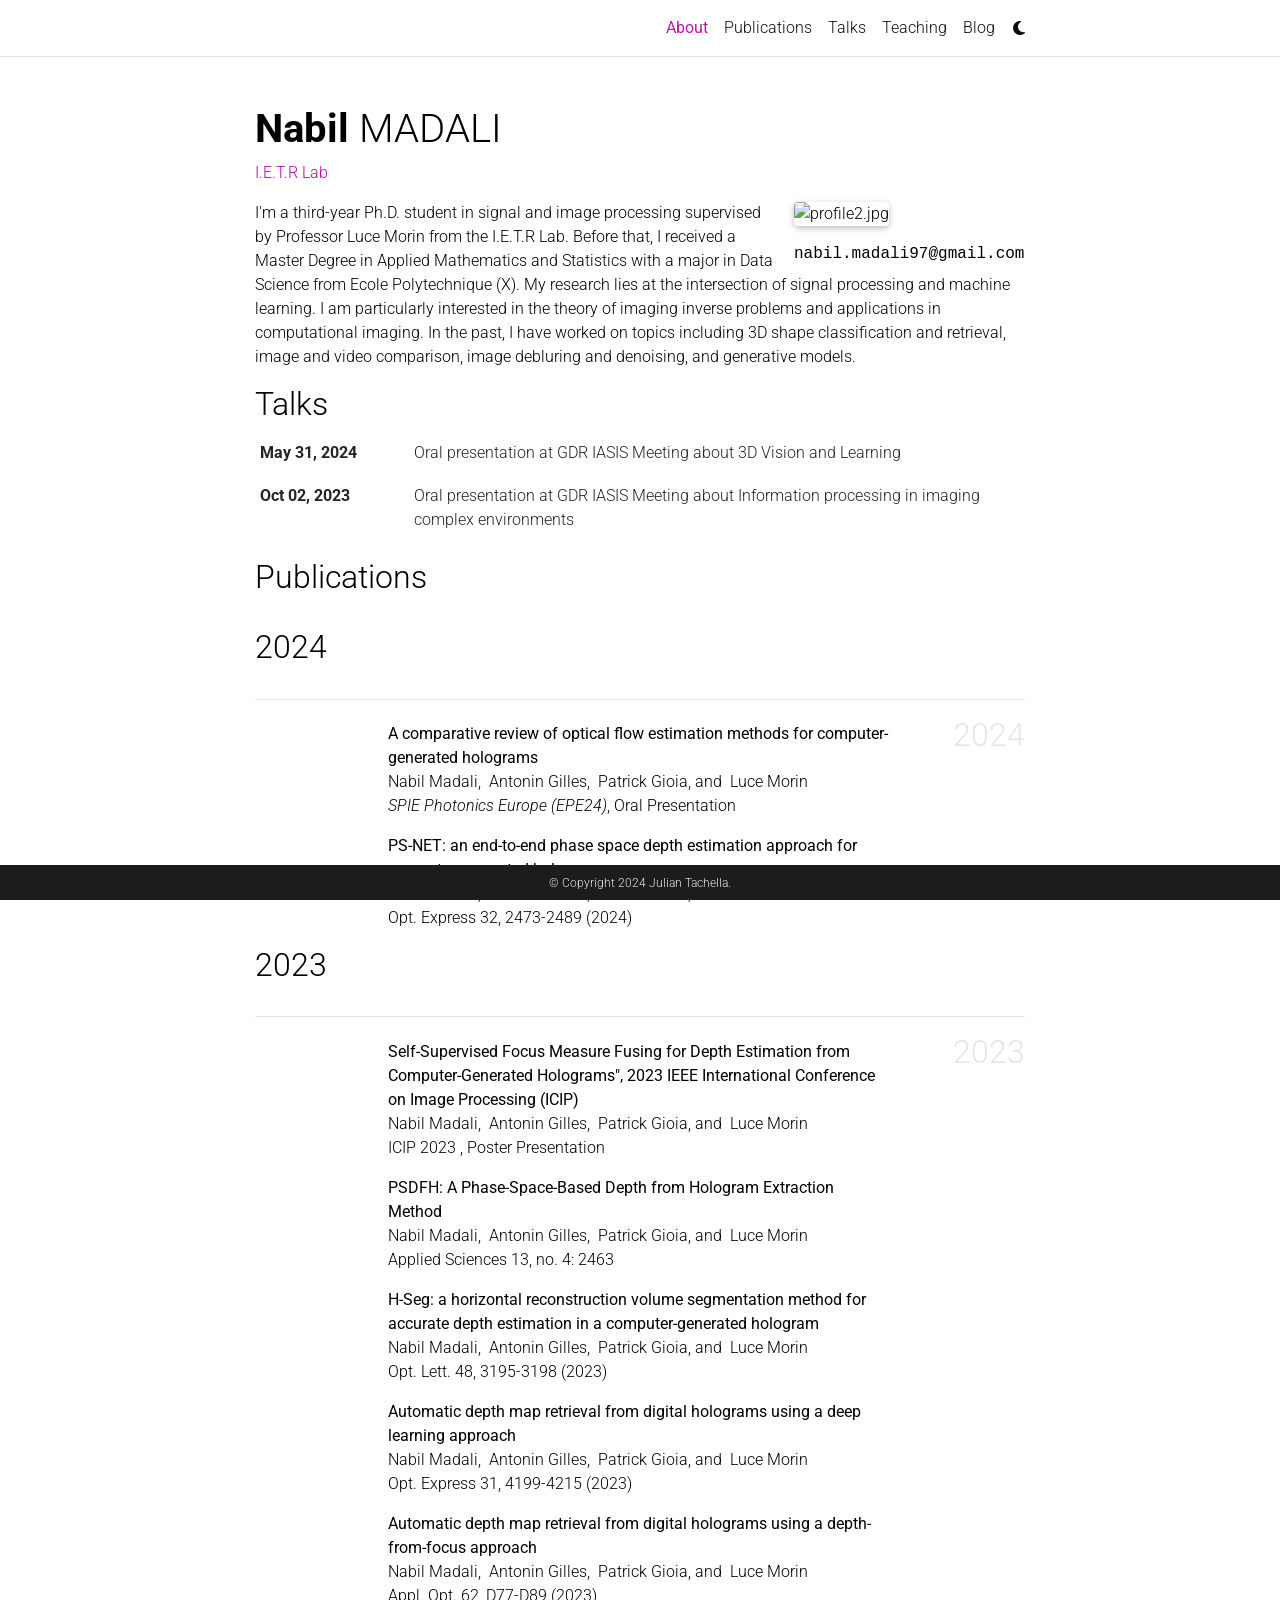
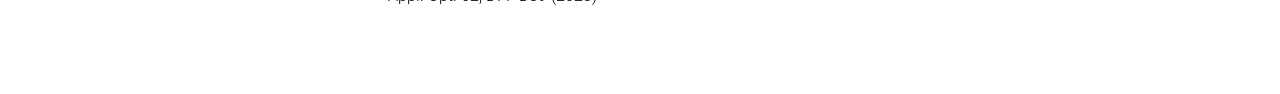
==== commit e37f6756: "first" ====
--- a/index.html
+++ b/index.html
@@ -1,491 +1,190 @@
 <!DOCTYPE html>
-<html lang="fr-FR">
+<html lang="en">
+   <head>
+      <meta charset="utf-8">
+      <meta name="viewport" content="width=device-width, initial-scale=1, shrink-to-fit=no">
+      <meta http-equiv="X-UA-Compatible" content="IE=edge">
+      <title> Nabil MADALI </title>
+      <meta name="author" content="Nabil MADALI">
+      <meta name="description" content="Machine learning research scientist. ">
+      <meta name="keywords" content="machine learning, signal processing, computer vision, deep learning, generative models">
+      <link rel="stylesheet" href="css/bootstrap.min.css">
+      <link rel="stylesheet" href="css/mdb.min.css" crossorigin="anonymous">
+      <link defer="" rel="stylesheet" href="css/academicons.min.css">
+      <link defer="" rel="stylesheet" type="text/css" href="https://fonts.googleapis.com/css?family=Roboto:300,400,500,700|Roboto+Slab:100,300,400,500,700|Material+Icons&amp;display=swap">
+      <link defer="" rel="stylesheet" href="css/jekyll-pygments-themes-github.css" media="" id="highlight_theme_light">
+      <link rel="shortcut icon" href="data:image/svg+xml,<svg%20xmlns=%22http://www.w3.org/2000/svg%22%20viewBox=%220%200%20100%20100%22><text%20y=%22.9em%22%20font-size=%2290%22>%F0%9F%93%A1</text></svg>">
+      <link rel="stylesheet" href="css/main.css">
+      <link rel="canonical" href="https://tachella.github.io/">
+      <link defer="" rel="stylesheet" href="css/jekyll-pygments-themes-native.css" media="none" id="highlight_theme_dark">
+      <script src="js/theme.js"></script> 
+   </head>
+   <body class="fixed-top-nav ">
+      <header>
+         <nav id="navbar" class="navbar navbar-light navbar-expand-sm fixed-top" role="navigation">
+            <div class="container">
+               <button class="navbar-toggler collapsed ml-auto" type="button" data-toggle="collapse" data-target="#navbarNav" aria-controls="navbarNav" aria-expanded="false" aria-label="Toggle navigation"> <span class="sr-only">Toggle navigation</span> <span class="icon-bar top-bar"></span> <span class="icon-bar middle-bar"></span> <span class="icon-bar bottom-bar"></span> </button> 
+               <div class="collapse navbar-collapse text-right" id="navbarNav">
+                  <ul class="navbar-nav ml-auto flex-nowrap">
+                     <li class="nav-item active"> <a class="nav-link" href="/">About <span class="sr-only">(current)</span> </a> </li>
+                     <li class="nav-item "> <a class="nav-link" href="#">Publications </a> </li>
+                     <li class="nav-item "> <a class="nav-link" href="#">Talks </a> </li>
+                     <li class="nav-item "> <a class="nav-link" href="#">Teaching </a> </li>
+                     <li class="nav-item "> <a class="nav-link" href="#">Blog </a> </li>
+                     <li class="toggle-container"> <button id="light-toggle" title="Change theme"> <i class="fa-solid fa-moon"></i> <i class="fa-solid fa-sun"></i> </button> </li>
+                  </ul>
+               </div>
+            </div>
+         </nav>
+         <progress id="progress" value="0">
+            <div class="progress-container"> <span class="progress-bar"></span> </div>
+         </progress>
+      </header>
+      <div class="container mt-5" role="main">
+         <div class="post">
+            <header class="post-header">
+               <h1 class="post-title"> <span class="font-weight-bold">Nabil</span> MADALI </h1>
+               <p class="desc"><a href="https://www.ietr.fr/" rel="external nofollow noopener" target="_blank">I.E.T.R Lab</a> 
+            </header>
+            <article>
+               <div class="profile float-right">
+                  <figure>
+                     <picture>
+                        <source class="responsive-img-srcset" srcset="images/profile2-480.webp 480w, images/profile2-800.webp 800w, images/profile2-1400.webp 1400w" sizes="(min-width: 800px) 231.0px, (min-width: 576px) 30vw, 95vw" type="image/webp">
+                        <img src="images/profile2.jpg" class="img-fluid z-depth-1 rounded" width="100%" height="auto" alt="profile2.jpg" loading="eager" onerror="this.onerror=null; $('.responsive-img-srcset').remove();"> 
+                     </picture>
+                  </figure>
+                  <div class="more-info">
+                     <p> nabil.madali97@gmail.com</p>
+                  </div>
+               </div>
+               <div class="clearfix">
+                  <p>I'm a third-year Ph.D. student in signal and image processing supervised by Professor Luce Morin from the I.E.T.R Lab. Before that, I received a Master Degree in Applied Mathematics and Statistics with a major in Data Science from Ecole Polytechnique (X). My research lies at the intersection of signal processing and machine learning. I am particularly interested in the theory of imaging inverse problems and applications in computational imaging. In the past, I have worked on topics including 3D shape classification and retrieval, image and video comparison, image debluring and denoising, and generative models. 
+               </div>
+               <h2> <a href="/news/" style="color: inherit">Talks</a> </h2>
+               <div class="news">
+                  <div class="table-responsive" style="max-height: 60vw">
+                     <table class="table table-sm table-borderless">
+                        <tbody>
+                           <tr>
+                              <th scope="row" style="width: 20%">May 31, 2024</th> <td>  Oral presentation at  GDR IASIS Meeting about 3D Vision and Learning </td>
+                           </tr>
+                           <tr>
+                            <th scope="row" style="width: 20%">Oct 02, 2023</th> <td> Oral presentation at  GDR IASIS Meeting about Information processing in imaging complex environments</td>
+                         </tr>
+                           
+                        </tbody>
+                     </table>
+                  </div>
+               </div>
+               
+               <h2> <a href="/publications/" style="color: inherit">Publications</a> </h2>
+               <div class="publications">
+                <h2 class="year">2024</h2>
+                <h2 class="bibliography">2024</h2>
+                <ol class="bibliography">
+                   <li>
+                      <div class="row">
+                         <div class="col-sm-2 preview">
+                         </div>
+                         <div id="terris2023equivariantpnp" class="col-sm-8">
+                            <div class="title">A comparative review of optical flow estimation methods for computer-generated holograms</div>
+                            <div class="author"> Nabil Madali, &nbsp;Antonin Gilles, &nbsp;Patrick Gioia, and &nbsp;Luce Morin </div>
+                            <div class="periodical"> <em> SPIE Photonics Europe (EPE24)</em>, Oral Presentation </div>
+                            <div class="periodical"> </div>
+                         </div>
+                      </div>
+                   </li>
+                   <li>
+                    <div class="row">
+                       <div class="col-sm-2 preview">
+                       </div>
+                       <div id="terris2023equivariantpnp" class="col-sm-8">
+                          <div class="title">PS-NET: an end-to-end phase space depth estimation approach for computer-generated holograms</div>
+                          <div class="author"> Nabil Madali, &nbsp;Antonin Gilles, &nbsp;Patrick Gioia, and &nbsp;Luce Morin </div>
+                          <div class="periodical"> Opt. Express 32, 2473-2489 (2024) </div>
+                          <div class="periodical"> </div>
+                       </div>
+                    </div>
+                 </li>
+                </ol>
 
-<head>
-	
-	<meta charset="UTF-8">
-	<meta name="viewport" content="width=device-width, initial-scale=1, minimum-scale=1">
-	<link rel="profile" href="http://gmpg.org/xfn/11">
-		<title>Un site utilisant WordPress</title>
-<meta name="robots" content="max-image-preview:large">
-<link rel="dns-prefetch" href="//fonts.googleapis.com">
-<link rel="dns-prefetch" href="//s.w.org">
-<link rel="alternate" type="application/rss+xml" title=" &raquo; Flux" href="./feed/index.html">
-<link rel="alternate" type="application/rss+xml" title=" &raquo; Flux des commentaires" href="./comments/feed/index.html">
-<script type="text/javascript">
-window._wpemojiSettings = {"baseUrl":"https:\/\/s.w.org\/images\/core\/emoji\/14.0.0\/72x72\/","ext":".png","svgUrl":"https:\/\/s.w.org\/images\/core\/emoji\/14.0.0\/svg\/","svgExt":".svg","source":{"concatemoji":".\/wp-includes\/js\/wp-emoji-release.min.js?ver=6.0.1"}};
-/*! This file is auto-generated */
-!function(e,a,t){var n,r,o,i=a.createElement("canvas"),p=i.getContext&&i.getContext("2d");function s(e,t){var a=String.fromCharCode,e=(p.clearRect(0,0,i.width,i.height),p.fillText(a.apply(this,e),0,0),i.toDataURL());return p.clearRect(0,0,i.width,i.height),p.fillText(a.apply(this,t),0,0),e===i.toDataURL()}function c(e){var t=a.createElement("script");t.src=e,t.defer=t.type="text/javascript",a.getElementsByTagName("head")[0].appendChild(t)}for(o=Array("flag","emoji"),t.supports={everything:!0,everythingExceptFlag:!0},r=0;r<o.length;r++)t.supports[o[r]]=function(e){if(!p||!p.fillText)return!1;switch(p.textBaseline="top",p.font="600 32px Arial",e){case"flag":return s([127987,65039,8205,9895,65039],[127987,65039,8203,9895,65039])?!1:!s([55356,56826,55356,56819],[55356,56826,8203,55356,56819])&&!s([55356,57332,56128,56423,56128,56418,56128,56421,56128,56430,56128,56423,56128,56447],[55356,57332,8203,56128,56423,8203,56128,56418,8203,56128,56421,8203,56128,56430,8203,56128,56423,8203,56128,56447]);case"emoji":return!s([129777,127995,8205,129778,127999],[129777,127995,8203,129778,127999])}return!1}(o[r]),t.supports.everything=t.supports.everything&&t.supports[o[r]],"flag"!==o[r]&&(t.supports.everythingExceptFlag=t.supports.everythingExceptFlag&&t.supports[o[r]]);t.supports.everythingExceptFlag=t.supports.everythingExceptFlag&&!t.supports.flag,t.DOMReady=!1,t.readyCallback=function(){t.DOMReady=!0},t.supports.everything||(n=function(){t.readyCallback()},a.addEventListener?(a.addEventListener("DOMContentLoaded",n,!1),e.addEventListener("load",n,!1)):(e.attachEvent("onload",n),a.attachEvent("onreadystatechange",function(){"complete"===a.readyState&&t.readyCallback()})),(e=t.source||{}).concatemoji?c(e.concatemoji):e.wpemoji&&e.twemoji&&(c(e.twemoji),c(e.wpemoji)))}(window,document,window._wpemojiSettings);
-</script>
-<style type="text/css">img.wp-smiley,
-img.emoji {
-	display: inline !important;
-	border: none !important;
-	box-shadow: none !important;
-	height: 1em !important;
-	width: 1em !important;
-	margin: 0 0.07em !important;
-	vertical-align: -0.1em !important;
-	background: none !important;
-	padding: 0 !important;
-}</style>
-	<link rel="stylesheet" id="wp-quicklatex-format-css" href="./wp-content/plugins/wp-quicklatex/css/quicklatex-format.css?ver=6.0.1" type="text/css" media="all">
-<link rel="stylesheet" id="wp-block-library-css" href="./wp-includes/css/dist/block-library/style.min.css?ver=6.0.1" type="text/css" media="all">
-<style id="otter-advanced-columns-style-inline-css" type="text/css">.wp-block-themeisle-blocks-advanced-columns-separators{position:absolute;left:0;width:100%}.wp-block-themeisle-blocks-advanced-columns-separators.top{top:0}.wp-block-themeisle-blocks-advanced-columns-separators.bottom{bottom:0}.wp-block-themeisle-blocks-advanced-columns-separators.bottom svg{position:absolute;bottom:0}.wp-block-themeisle-blocks-advanced-columns-separators svg{height:100px}.wp-block-themeisle-blocks-advanced-columns-separators .rotate{transform:rotate(180deg)}html[lang=ja] .wp-block-themeisle-blocks-advanced-columns .innerblocks-wrap,html[lang=ko] .wp-block-themeisle-blocks-advanced-columns .innerblocks-wrap,html[lang=zh] .wp-block-themeisle-blocks-advanced-columns .innerblocks-wrap,html[lang=zh-Hans] .wp-block-themeisle-blocks-advanced-columns .innerblocks-wrap,html[lang=zh-Hant] .wp-block-themeisle-blocks-advanced-columns .innerblocks-wrap{word-break:normal}.wp-block-themeisle-blocks-advanced-columns{--columns-width: initial;--horizontal-align: unset;justify-content:var(--horizontal-align)}.wp-block-themeisle-blocks-advanced-columns .wp-themeisle-block-overlay,.wp-block-themeisle-blocks-advanced-columns .wp-block-themeisle-blocks-advanced-columns-overlay{position:absolute;width:100%;height:100%;top:0;left:0}.wp-block-themeisle-blocks-advanced-columns .wp-block-themeisle-blocks-advanced-column:only-child{max-width:var(--columns-width)}.wp-block-themeisle-blocks-advanced-columns .wp-block-themeisle-blocks-advanced-column .wp-block-themeisle-blocks-slider{display:grid}.wp-block-themeisle-blocks-advanced-columns.has-default-gap .wp-block-themeisle-blocks-advanced-column{margin-left:10px;margin-right:10px}.wp-block-themeisle-blocks-advanced-columns.has-nogap-gap .wp-block-themeisle-blocks-advanced-column{margin-left:0;margin-right:0}.wp-block-themeisle-blocks-advanced-columns.has-narrow-gap .wp-block-themeisle-blocks-advanced-column{margin-left:5px;margin-right:5px}.wp-block-themeisle-blocks-advanced-columns.has-extended-gap .wp-block-themeisle-blocks-advanced-column{margin-left:15px;margin-right:15px}.wp-block-themeisle-blocks-advanced-columns.has-wide-gap .wp-block-themeisle-blocks-advanced-column{margin-left:20px;margin-right:20px}.wp-block-themeisle-blocks-advanced-columns.has-wider-gap .wp-block-themeisle-blocks-advanced-column{margin-left:30px;margin-right:30px}@media(min-width: 600px){.wp-block-themeisle-blocks-advanced-columns.has-vertical-flex-start .innerblocks-wrap,.wp-block-themeisle-blocks-advanced-columns.has-vertical-top .innerblocks-wrap{align-items:flex-start}.wp-block-themeisle-blocks-advanced-columns.has-vertical-center .innerblocks-wrap{align-items:center}.wp-block-themeisle-blocks-advanced-columns.has-vertical-flex-end .innerblocks-wrap,.wp-block-themeisle-blocks-advanced-columns.has-vertical-bottom .innerblocks-wrap{align-items:flex-end}}@media(min-width: 960px){.wp-block-themeisle-blocks-advanced-columns{display:flex;position:relative}.wp-block-themeisle-blocks-advanced-columns .innerblocks-wrap{display:flex;flex-basis:100%;word-break:keep-all;max-width:var(--columns-width)}.wp-block-themeisle-blocks-advanced-columns .innerblocks-wrap .wp-block-themeisle-blocks-advanced-column{position:relative}.wp-block-themeisle-blocks-advanced-columns .innerblocks-wrap .wp-block-themeisle-blocks-advanced-column:first-child{margin-left:0}.wp-block-themeisle-blocks-advanced-columns .innerblocks-wrap .wp-block-themeisle-blocks-advanced-column:last-child{margin-right:0}.wp-block-themeisle-blocks-advanced-columns.hide-in-desktop{display:none}.wp-block-themeisle-blocks-advanced-columns.has-1-columns.has-desktop-equal-layout>.innerblocks-wrap>.wp-block-themeisle-blocks-advanced-column{flex-basis:100%}.wp-block-themeisle-blocks-advanced-columns.has-2-columns.has-desktop-equal-layout>.innerblocks-wrap>.wp-block-themeisle-blocks-advanced-column{flex-basis:50%}.wp-block-themeisle-blocks-advanced-columns.has-2-columns.has-desktop-oneTwo-layout>.innerblocks-wrap>.wp-block-themeisle-blocks-advanced-column{flex-basis:33.34%}.wp-block-themeisle-blocks-advanced-columns.has-2-columns.has-desktop-oneTwo-layout>.innerblocks-wrap>.wp-block-themeisle-blocks-advanced-column:last-child{flex-basis:66.66%}.wp-block-themeisle-blocks-advanced-columns.has-2-columns.has-desktop-twoOne-layout>.innerblocks-wrap>.wp-block-themeisle-blocks-advanced-column{flex-basis:33.34%}.wp-block-themeisle-blocks-advanced-columns.has-2-columns.has-desktop-twoOne-layout>.innerblocks-wrap>.wp-block-themeisle-blocks-advanced-column:first-child{flex-basis:66.66%}.wp-block-themeisle-blocks-advanced-columns.has-3-columns.has-desktop-equal-layout>.innerblocks-wrap>.wp-block-themeisle-blocks-advanced-column{flex-basis:33.33%}.wp-block-themeisle-blocks-advanced-columns.has-3-columns.has-desktop-oneOneTwo-layout>.innerblocks-wrap>.wp-block-themeisle-blocks-advanced-column{flex-basis:25%}.wp-block-themeisle-blocks-advanced-columns.has-3-columns.has-desktop-oneOneTwo-layout>.innerblocks-wrap>.wp-block-themeisle-blocks-advanced-column:last-child{flex-basis:50%}.wp-block-themeisle-blocks-advanced-columns.has-3-columns.has-desktop-twoOneOne-layout>.innerblocks-wrap>.wp-block-themeisle-blocks-advanced-column{flex-basis:25%}.wp-block-themeisle-blocks-advanced-columns.has-3-columns.has-desktop-twoOneOne-layout>.innerblocks-wrap>.wp-block-themeisle-blocks-advanced-column:first-child{flex-basis:50%}.wp-block-themeisle-blocks-advanced-columns.has-3-columns.has-desktop-oneTwoOne-layout>.innerblocks-wrap>.wp-block-themeisle-blocks-advanced-column{flex-basis:50%}.wp-block-themeisle-blocks-advanced-columns.has-3-columns.has-desktop-oneTwoOne-layout>.innerblocks-wrap>.wp-block-themeisle-blocks-advanced-column:first-child{flex-basis:25%}.wp-block-themeisle-blocks-advanced-columns.has-3-columns.has-desktop-oneTwoOne-layout>.innerblocks-wrap>.wp-block-themeisle-blocks-advanced-column:last-child{flex-basis:25%}.wp-block-themeisle-blocks-advanced-columns.has-3-columns.has-desktop-oneThreeOne-layout>.innerblocks-wrap>.wp-block-themeisle-blocks-advanced-column{flex-basis:60%}.wp-block-themeisle-blocks-advanced-columns.has-3-columns.has-desktop-oneThreeOne-layout>.innerblocks-wrap>.wp-block-themeisle-blocks-advanced-column:first-child{flex-basis:20%}.wp-block-themeisle-blocks-advanced-columns.has-3-columns.has-desktop-oneThreeOne-layout>.innerblocks-wrap>.wp-block-themeisle-blocks-advanced-column:last-child{flex-basis:20%}.wp-block-themeisle-blocks-advanced-columns.has-4-columns.has-desktop-equal-layout>.innerblocks-wrap>.wp-block-themeisle-blocks-advanced-column{flex-basis:25%}.wp-block-themeisle-blocks-advanced-columns.has-5-columns.has-desktop-equal-layout>.innerblocks-wrap>.wp-block-themeisle-blocks-advanced-column{flex-basis:20%}.wp-block-themeisle-blocks-advanced-columns.has-6-columns.has-desktop-equal-layout>.innerblocks-wrap>.wp-block-themeisle-blocks-advanced-column{flex-basis:16.66%}}@media(min-width: 600px)and (max-width: 960px){.wp-block-themeisle-blocks-advanced-columns{display:flex;position:relative}.wp-block-themeisle-blocks-advanced-columns .innerblocks-wrap{display:flex;flex-basis:100%;word-break:keep-all;max-width:var(--columns-width)}.wp-block-themeisle-blocks-advanced-columns .innerblocks-wrap .wp-block-themeisle-blocks-advanced-column{position:relative;flex:1}.wp-block-themeisle-blocks-advanced-columns.hide-in-tablet{display:none}.wp-block-themeisle-blocks-advanced-columns.has-2-columns.has-tablet-oneTwo-layout>.innerblocks-wrap>.wp-block-themeisle-blocks-advanced-column:last-child{flex:2}.wp-block-themeisle-blocks-advanced-columns.has-2-columns.has-tablet-twoOne-layout>.innerblocks-wrap>.wp-block-themeisle-blocks-advanced-column:first-child{flex:2}.wp-block-themeisle-blocks-advanced-columns.has-3-columns.has-tablet-oneOneTwo-layout>.innerblocks-wrap>.wp-block-themeisle-blocks-advanced-column:last-child{flex:2}.wp-block-themeisle-blocks-advanced-columns.has-3-columns.has-tablet-twoOneOne-layout>.innerblocks-wrap>.wp-block-themeisle-blocks-advanced-column:first-child{flex:2}.wp-block-themeisle-blocks-advanced-columns.has-3-columns.has-tablet-oneTwoOne-layout>.innerblocks-wrap>.wp-block-themeisle-blocks-advanced-column{flex:2}.wp-block-themeisle-blocks-advanced-columns.has-3-columns.has-tablet-oneTwoOne-layout>.innerblocks-wrap>.wp-block-themeisle-blocks-advanced-column:first-child{flex:1}.wp-block-themeisle-blocks-advanced-columns.has-3-columns.has-tablet-oneTwoOne-layout>.innerblocks-wrap>.wp-block-themeisle-blocks-advanced-column:last-child{flex:1}.wp-block-themeisle-blocks-advanced-columns.has-3-columns.has-tablet-oneThreeOne-layout>.innerblocks-wrap>.wp-block-themeisle-blocks-advanced-column{flex:3}.wp-block-themeisle-blocks-advanced-columns.has-3-columns.has-tablet-oneThreeOne-layout>.innerblocks-wrap>.wp-block-themeisle-blocks-advanced-column:first-child{flex:1}.wp-block-themeisle-blocks-advanced-columns.has-3-columns.has-tablet-oneThreeOne-layout>.innerblocks-wrap>.wp-block-themeisle-blocks-advanced-column:last-child{flex:1}.wp-block-themeisle-blocks-advanced-columns.has-tablet-collapsedRows-layout>.innerblocks-wrap{flex-direction:column}.wp-block-themeisle-blocks-advanced-columns.has-tablet-collapsedRows-layout.has-reverse-columns-tablet>.innerblocks-wrap{flex-direction:column-reverse}.wp-block-themeisle-blocks-advanced-columns.has-tablet-twoColumnGrid-layout>.innerblocks-wrap{display:flex;flex-wrap:wrap}.wp-block-themeisle-blocks-advanced-columns.has-tablet-twoColumnGrid-layout>.innerblocks-wrap>.wp-block-themeisle-blocks-advanced-column{flex:1 1 40%}.wp-block-themeisle-blocks-advanced-columns.has-tablet-threeColumnGrid-layout>.innerblocks-wrap{display:flex;flex-wrap:wrap}.wp-block-themeisle-blocks-advanced-columns.has-tablet-threeColumnGrid-layout>.innerblocks-wrap>.wp-block-themeisle-blocks-advanced-column{flex:1 1 30%}}@media(max-width: 600px){.wp-block-themeisle-blocks-advanced-columns{display:flex;position:relative}.wp-block-themeisle-blocks-advanced-columns .innerblocks-wrap{display:flex;flex-basis:100%;word-break:keep-all}.wp-block-themeisle-blocks-advanced-columns .innerblocks-wrap .wp-block-themeisle-blocks-advanced-column{position:relative;flex:1}.wp-block-themeisle-blocks-advanced-columns.hide-in-mobile{display:none}.wp-block-themeisle-blocks-advanced-columns.has-2-columns.has-mobile-oneTwo-layout>.innerblocks-wrap>.wp-block-themeisle-blocks-advanced-column:last-child{flex:2}.wp-block-themeisle-blocks-advanced-columns.has-2-columns.has-mobile-twoOne-layout>.innerblocks-wrap>.wp-block-themeisle-blocks-advanced-column:first-child{flex:2}.wp-block-themeisle-blocks-advanced-columns.has-3-columns.has-mobile-oneOneTwo-layout>.innerblocks-wrap>.wp-block-themeisle-blocks-advanced-column:last-child{flex:2}.wp-block-themeisle-blocks-advanced-columns.has-3-columns.has-mobile-twoOneOne-layout>.innerblocks-wrap>.wp-block-themeisle-blocks-advanced-column:first-child{flex:2}.wp-block-themeisle-blocks-advanced-columns.has-3-columns.has-mobile-oneTwoOne-layout>.innerblocks-wrap>.wp-block-themeisle-blocks-advanced-column{flex:2}.wp-block-themeisle-blocks-advanced-columns.has-3-columns.has-mobile-oneTwoOne-layout>.innerblocks-wrap>.wp-block-themeisle-blocks-advanced-column:first-child{flex:1}.wp-block-themeisle-blocks-advanced-columns.has-3-columns.has-mobile-oneTwoOne-layout>.innerblocks-wrap>.wp-block-themeisle-blocks-advanced-column:last-child{flex:1}.wp-block-themeisle-blocks-advanced-columns.has-3-columns.has-mobile-oneThreeOne-layout>.innerblocks-wrap>.wp-block-themeisle-blocks-advanced-column{flex:3}.wp-block-themeisle-blocks-advanced-columns.has-3-columns.has-mobile-oneThreeOne-layout>.innerblocks-wrap>.wp-block-themeisle-blocks-advanced-column:first-child{flex:1}.wp-block-themeisle-blocks-advanced-columns.has-3-columns.has-mobile-oneThreeOne-layout>.innerblocks-wrap>.wp-block-themeisle-blocks-advanced-column:last-child{flex:1}.wp-block-themeisle-blocks-advanced-columns.has-mobile-collapsedRows-layout>.innerblocks-wrap{flex-direction:column}.wp-block-themeisle-blocks-advanced-columns.has-mobile-collapsedRows-layout.has-reverse-columns-mobile>.innerblocks-wrap{flex-direction:column-reverse}.wp-block-themeisle-blocks-advanced-columns.has-mobile-twoColumnGrid-layout>.innerblocks-wrap{display:flex;flex-wrap:wrap}.wp-block-themeisle-blocks-advanced-columns.has-mobile-twoColumnGrid-layout>.innerblocks-wrap>.wp-block-themeisle-blocks-advanced-column{flex:1 1 40%}.wp-block-themeisle-blocks-advanced-columns.has-mobile-threeColumnGrid-layout>.innerblocks-wrap{display:flex;flex-wrap:wrap}.wp-block-themeisle-blocks-advanced-columns.has-mobile-threeColumnGrid-layout>.innerblocks-wrap>.wp-block-themeisle-blocks-advanced-column{flex:1 1 30%}}/*# sourceMappingURL=style.css.map */</style>
-<style id="otter-advanced-heading-style-inline-css" type="text/css">span.wp-block-themeisle-blocks-advanced-heading{display:block}.wp-block-themeisle-blocks-advanced-heading.highlight{background-color:#ff0;color:#000}/*# sourceMappingURL=style.css.map */</style>
-<style id="global-styles-inline-css" type="text/css">body{--wp--preset--color--black: #000000;--wp--preset--color--cyan-bluish-gray: #abb8c3;--wp--preset--color--white: #ffffff;--wp--preset--color--pale-pink: #f78da7;--wp--preset--color--vivid-red: #cf2e2e;--wp--preset--color--luminous-vivid-orange: #ff6900;--wp--preset--color--luminous-vivid-amber: #fcb900;--wp--preset--color--light-green-cyan: #7bdcb5;--wp--preset--color--vivid-green-cyan: #00d084;--wp--preset--color--pale-cyan-blue: #8ed1fc;--wp--preset--color--vivid-cyan-blue: #0693e3;--wp--preset--color--vivid-purple: #9b51e0;--wp--preset--color--neve-link-color: var(--nv-primary-accent);--wp--preset--color--neve-link-hover-color: var(--nv-secondary-accent);--wp--preset--color--nv-site-bg: var(--nv-site-bg);--wp--preset--color--nv-light-bg: var(--nv-light-bg);--wp--preset--color--nv-dark-bg: var(--nv-dark-bg);--wp--preset--color--neve-text-color: var(--nv-text-color);--wp--preset--color--nv-text-dark-bg: var(--nv-text-dark-bg);--wp--preset--color--nv-c-1: var(--nv-c-1);--wp--preset--color--nv-c-2: var(--nv-c-2);--wp--preset--gradient--vivid-cyan-blue-to-vivid-purple: linear-gradient(135deg,rgba(6,147,227,1) 0%,rgb(155,81,224) 100%);--wp--preset--gradient--light-green-cyan-to-vivid-green-cyan: linear-gradient(135deg,rgb(122,220,180) 0%,rgb(0,208,130) 100%);--wp--preset--gradient--luminous-vivid-amber-to-luminous-vivid-orange: linear-gradient(135deg,rgba(252,185,0,1) 0%,rgba(255,105,0,1) 100%);--wp--preset--gradient--luminous-vivid-orange-to-vivid-red: linear-gradient(135deg,rgba(255,105,0,1) 0%,rgb(207,46,46) 100%);--wp--preset--gradient--very-light-gray-to-cyan-bluish-gray: linear-gradient(135deg,rgb(238,238,238) 0%,rgb(169,184,195) 100%);--wp--preset--gradient--cool-to-warm-spectrum: linear-gradient(135deg,rgb(74,234,220) 0%,rgb(151,120,209) 20%,rgb(207,42,186) 40%,rgb(238,44,130) 60%,rgb(251,105,98) 80%,rgb(254,248,76) 100%);--wp--preset--gradient--blush-light-purple: linear-gradient(135deg,rgb(255,206,236) 0%,rgb(152,150,240) 100%);--wp--preset--gradient--blush-bordeaux: linear-gradient(135deg,rgb(254,205,165) 0%,rgb(254,45,45) 50%,rgb(107,0,62) 100%);--wp--preset--gradient--luminous-dusk: linear-gradient(135deg,rgb(255,203,112) 0%,rgb(199,81,192) 50%,rgb(65,88,208) 100%);--wp--preset--gradient--pale-ocean: linear-gradient(135deg,rgb(255,245,203) 0%,rgb(182,227,212) 50%,rgb(51,167,181) 100%);--wp--preset--gradient--electric-grass: linear-gradient(135deg,rgb(202,248,128) 0%,rgb(113,206,126) 100%);--wp--preset--gradient--midnight: linear-gradient(135deg,rgb(2,3,129) 0%,rgb(40,116,252) 100%);--wp--preset--duotone--dark-grayscale: url('#wp-duotone-dark-grayscale');--wp--preset--duotone--grayscale: url('#wp-duotone-grayscale');--wp--preset--duotone--purple-yellow: url('#wp-duotone-purple-yellow');--wp--preset--duotone--blue-red: url('#wp-duotone-blue-red');--wp--preset--duotone--midnight: url('#wp-duotone-midnight');--wp--preset--duotone--magenta-yellow: url('#wp-duotone-magenta-yellow');--wp--preset--duotone--purple-green: url('#wp-duotone-purple-green');--wp--preset--duotone--blue-orange: url('#wp-duotone-blue-orange');--wp--preset--font-size--small: 13px;--wp--preset--font-size--medium: 20px;--wp--preset--font-size--large: 36px;--wp--preset--font-size--x-large: 42px;}.has-black-color{color: var(--wp--preset--color--black) !important;}.has-cyan-bluish-gray-color{color: var(--wp--preset--color--cyan-bluish-gray) !important;}.has-white-color{color: var(--wp--preset--color--white) !important;}.has-pale-pink-color{color: var(--wp--preset--color--pale-pink) !important;}.has-vivid-red-color{color: var(--wp--preset--color--vivid-red) !important;}.has-luminous-vivid-orange-color{color: var(--wp--preset--color--luminous-vivid-orange) !important;}.has-luminous-vivid-amber-color{color: var(--wp--preset--color--luminous-vivid-amber) !important;}.has-light-green-cyan-color{color: var(--wp--preset--color--light-green-cyan) !important;}.has-vivid-green-cyan-color{color: var(--wp--preset--color--vivid-green-cyan) !important;}.has-pale-cyan-blue-color{color: var(--wp--preset--color--pale-cyan-blue) !important;}.has-vivid-cyan-blue-color{color: var(--wp--preset--color--vivid-cyan-blue) !important;}.has-vivid-purple-color{color: var(--wp--preset--color--vivid-purple) !important;}.has-black-background-color{background-color: var(--wp--preset--color--black) !important;}.has-cyan-bluish-gray-background-color{background-color: var(--wp--preset--color--cyan-bluish-gray) !important;}.has-white-background-color{background-color: var(--wp--preset--color--white) !important;}.has-pale-pink-background-color{background-color: var(--wp--preset--color--pale-pink) !important;}.has-vivid-red-background-color{background-color: var(--wp--preset--color--vivid-red) !important;}.has-luminous-vivid-orange-background-color{background-color: var(--wp--preset--color--luminous-vivid-orange) !important;}.has-luminous-vivid-amber-background-color{background-color: var(--wp--preset--color--luminous-vivid-amber) !important;}.has-light-green-cyan-background-color{background-color: var(--wp--preset--color--light-green-cyan) !important;}.has-vivid-green-cyan-background-color{background-color: var(--wp--preset--color--vivid-green-cyan) !important;}.has-pale-cyan-blue-background-color{background-color: var(--wp--preset--color--pale-cyan-blue) !important;}.has-vivid-cyan-blue-background-color{background-color: var(--wp--preset--color--vivid-cyan-blue) !important;}.has-vivid-purple-background-color{background-color: var(--wp--preset--color--vivid-purple) !important;}.has-black-border-color{border-color: var(--wp--preset--color--black) !important;}.has-cyan-bluish-gray-border-color{border-color: var(--wp--preset--color--cyan-bluish-gray) !important;}.has-white-border-color{border-color: var(--wp--preset--color--white) !important;}.has-pale-pink-border-color{border-color: var(--wp--preset--color--pale-pink) !important;}.has-vivid-red-border-color{border-color: var(--wp--preset--color--vivid-red) !important;}.has-luminous-vivid-orange-border-color{border-color: var(--wp--preset--color--luminous-vivid-orange) !important;}.has-luminous-vivid-amber-border-color{border-color: var(--wp--preset--color--luminous-vivid-amber) !important;}.has-light-green-cyan-border-color{border-color: var(--wp--preset--color--light-green-cyan) !important;}.has-vivid-green-cyan-border-color{border-color: var(--wp--preset--color--vivid-green-cyan) !important;}.has-pale-cyan-blue-border-color{border-color: var(--wp--preset--color--pale-cyan-blue) !important;}.has-vivid-cyan-blue-border-color{border-color: var(--wp--preset--color--vivid-cyan-blue) !important;}.has-vivid-purple-border-color{border-color: var(--wp--preset--color--vivid-purple) !important;}.has-vivid-cyan-blue-to-vivid-purple-gradient-background{background: var(--wp--preset--gradient--vivid-cyan-blue-to-vivid-purple) !important;}.has-light-green-cyan-to-vivid-green-cyan-gradient-background{background: var(--wp--preset--gradient--light-green-cyan-to-vivid-green-cyan) !important;}.has-luminous-vivid-amber-to-luminous-vivid-orange-gradient-background{background: var(--wp--preset--gradient--luminous-vivid-amber-to-luminous-vivid-orange) !important;}.has-luminous-vivid-orange-to-vivid-red-gradient-background{background: var(--wp--preset--gradient--luminous-vivid-orange-to-vivid-red) !important;}.has-very-light-gray-to-cyan-bluish-gray-gradient-background{background: var(--wp--preset--gradient--very-light-gray-to-cyan-bluish-gray) !important;}.has-cool-to-warm-spectrum-gradient-background{background: var(--wp--preset--gradient--cool-to-warm-spectrum) !important;}.has-blush-light-purple-gradient-background{background: var(--wp--preset--gradient--blush-light-purple) !important;}.has-blush-bordeaux-gradient-background{background: var(--wp--preset--gradient--blush-bordeaux) !important;}.has-luminous-dusk-gradient-background{background: var(--wp--preset--gradient--luminous-dusk) !important;}.has-pale-ocean-gradient-background{background: var(--wp--preset--gradient--pale-ocean) !important;}.has-electric-grass-gradient-background{background: var(--wp--preset--gradient--electric-grass) !important;}.has-midnight-gradient-background{background: var(--wp--preset--gradient--midnight) !important;}.has-small-font-size{font-size: var(--wp--preset--font-size--small) !important;}.has-medium-font-size{font-size: var(--wp--preset--font-size--medium) !important;}.has-large-font-size{font-size: var(--wp--preset--font-size--large) !important;}.has-x-large-font-size{font-size: var(--wp--preset--font-size--x-large) !important;}</style>
-<link rel="stylesheet" id="contact-form-7-css" href="./wp-content/plugins/contact-form-7/includes/css/styles.css?ver=5.6.2" type="text/css" media="all">
-<link rel="stylesheet" id="raratheme-companion-css" href="./wp-content/plugins/raratheme-companion/public/css/raratheme-companion-public.min.css?ver=1.4.0" type="text/css" media="all">
-<link rel="stylesheet" id="neve-style-css" href="./wp-content/themes/neve/style-main-new.min.css?ver=3.3.6" type="text/css" media="all">
-<style id="neve-style-inline-css" type="text/css">.nv-meta-list li.meta:not(:last-child):after { content:"/" }.nv-meta-list .no-mobile{
-			display:none;
-		}.nv-meta-list li.last::after{
-			content: ""!important;
-		}@media (min-width: 769px) {
-			.nv-meta-list .no-mobile {
-				display: inline-block;
-			}
-			.nv-meta-list li.last:not(:last-child)::after {
-		 		content: "/" !important;
-			}
-		}
- :root{ --container: 748px;--postwidth:100%; --primarybtnbg: var(--nv-secondary-accent); --primarybtnhoverbg: var(--nv-dark-bg); --primarybtncolor: #ffffff; --secondarybtncolor: var(--nv-primary-accent); --primarybtnhovercolor: #ffffff; --secondarybtnhovercolor: var(--nv-primary-accent);--primarybtnborderradius:0;--secondarybtnborderradius:0;--secondarybtnborderwidth:3px;--btnpadding:13px 15px;--primarybtnpadding:13px 15px;--secondarybtnpadding:10px 12px; --bodyfontfamily: Poppins; --bodyfontsize: 15px; --bodylineheight: 1.6; --bodyletterspacing: 0px; --bodyfontweight: 400; --bodytexttransform: none; --headingsfontfamily: Poppins; --h1fontsize: 50px; --h1fontweight: 800; --h1lineheight: 1.2em; --h1letterspacing: 0px; --h1texttransform: none; --h2fontsize: 30px; --h2fontweight: 800; --h2lineheight: 1.2em; --h2letterspacing: 0px; --h2texttransform: none; --h3fontsize: 25px; --h3fontweight: 800; --h3lineheight: 1.2em; --h3letterspacing: 0px; --h3texttransform: none; --h4fontsize: 20px; --h4fontweight: 800; --h4lineheight: 1.2em; --h4letterspacing: 0px; --h4texttransform: none; --h5fontsize: 16px; --h5fontweight: 800; --h5lineheight: 1.2em; --h5letterspacing: 0px; --h5texttransform: none; --h6fontsize: 14px; --h6fontweight: 800; --h6lineheight: 1.2em; --h6letterspacing: 0px; --h6texttransform: none;--formfieldborderwidth:2px;--formfieldborderradius:0; --formfieldbgcolor: var(--nv-site-bg); --formfieldbordercolor: #dddddd; --formfieldcolor: var(--nv-text-color);--formfieldpadding:20px; } .has-neve-button-color-color{ color: var(--nv-secondary-accent)!important; } .has-neve-button-color-background-color{ background-color: var(--nv-secondary-accent)!important; } .single-post-container .alignfull > [class*="__inner-container"], .single-post-container .alignwide > [class*="__inner-container"]{ max-width:718px } .nv-meta-list{ --avatarsize: 20px; } .single .nv-meta-list{ --avatarsize: 20px; } .blog .blog-entry-title, .archive .blog-entry-title{ --fontsize: 32px; } .single h1.entry-title{ --fontsize: 36px; } .nv-post-cover{ --height: 250px;--padding:40px 15px;--justify: flex-start; --textalign: left; --valign: center; } .nv-post-cover .nv-title-meta-wrap, .nv-page-title-wrap, .entry-header{ --textalign: left; } .nv-is-boxed.nv-title-meta-wrap{ --padding:40px 15px; --bgcolor: var(--nv-dark-bg); } .nv-overlay{ --opacity: 50; --blendmode: normal; } .nv-is-boxed.nv-comments-wrap{ --padding:20px; } .nv-is-boxed.comment-respond{ --padding:20px; } .global-styled{ --bgcolor: var(--nv-site-bg); } .header-top{ --rowbcolor: var(--nv-light-bg); --color: var(--nv-text-color); --bgcolor: #f0f0f0; } .header-main{ --rowbcolor: var(--nv-light-bg); --color: var(--nv-text-color); --bgcolor: var(--nv-site-bg); } .header-bottom{ --rowbcolor: var(--nv-light-bg); --color: var(--nv-text-color); --bgcolor: #ffffff; } .header-menu-sidebar-bg{ --justify: flex-start; --textalign: left;--flexg: 1; --color: var(--nv-text-color); --bgcolor: var(--nv-site-bg); } .header-menu-sidebar{ width: 360px; } .builder-item--logo{ --maxwidth: 120px;--padding:10px 0;--margin:0; --textalign: left;--justify: flex-start; } .builder-item--nav-icon,.header-menu-sidebar .close-sidebar-panel .navbar-toggle{ --borderradius:3px;--borderwidth:1px; } .builder-item--nav-icon{ --padding:10px 15px;--margin:0; } .builder-item--primary-menu{ --color: var(--nv-text-color); --hovercolor: var(--nv-secondary-accent); --activecolor: var(--nv-secondary-accent); --spacing: 20px; --height: 25px;--padding:0;--margin:0; --fontsize: 1em; --lineheight: 1.6; --letterspacing: 0px; --fontweight: 500; --texttransform: none; --iconsize: 1em; } .hfg-is-group.has-primary-menu .inherit-ff{ --inheritedfw: 500; } .footer-top-inner .row{ grid-template-columns:1fr 1fr 1fr; --valign: flex-start; } .footer-top{ --rowbcolor: var(--nv-light-bg); --color: var(--nv-text-color); --bgcolor: #ffffff; } .footer-main-inner .row{ grid-template-columns:1fr 1fr 1fr; --valign: flex-start; } .footer-main{ --rowbcolor: var(--nv-light-bg); --color: var(--nv-text-color); --bgcolor: var(--nv-site-bg); } .footer-bottom-inner .row{ grid-template-columns:1fr; --valign: flex-start; } .footer-bottom{ --rowbcolor: var(--nv-light-bg); --color: var(--nv-text-dark-bg); --bgcolor: var(--nv-dark-bg); } @media(min-width: 576px){ :root{ --container: 992px;--postwidth:50%;--btnpadding:20px 40px;--primarybtnpadding:20px 40px;--secondarybtnpadding:17px 37px; --bodyfontsize: 16px; --bodylineheight: 1.6; --bodyletterspacing: 0px; --h1fontsize: 80px; --h1lineheight: 1.2em; --h1letterspacing: 0px; --h2fontsize: 48px; --h2lineheight: 1.2em; --h2letterspacing: 0px; --h3fontsize: 25px; --h3lineheight: 1.2em; --h3letterspacing: 0px; --h4fontsize: 20px; --h4lineheight: 1.2em; --h4letterspacing: 0px; --h5fontsize: 16px; --h5lineheight: 1.2em; --h5letterspacing: 0px; --h6fontsize: 14px; --h6lineheight: 1.2em; --h6letterspacing: 0px; } .single-post-container .alignfull > [class*="__inner-container"], .single-post-container .alignwide > [class*="__inner-container"]{ max-width:962px } .nv-meta-list{ --avatarsize: 20px; } .single .nv-meta-list{ --avatarsize: 20px; } .blog .blog-entry-title, .archive .blog-entry-title{ --fontsize: 40px; } .single h1.entry-title{ --fontsize: 54px; } .nv-post-cover{ --height: 320px;--padding:60px 30px;--justify: flex-start; --textalign: left; --valign: center; } .nv-post-cover .nv-title-meta-wrap, .nv-page-title-wrap, .entry-header{ --textalign: left; } .nv-is-boxed.nv-title-meta-wrap{ --padding:60px 30px; } .nv-is-boxed.nv-comments-wrap{ --padding:30px; } .nv-is-boxed.comment-respond{ --padding:30px; } .header-menu-sidebar-bg{ --justify: flex-start; --textalign: left;--flexg: 1; } .header-menu-sidebar{ width: 360px; } .builder-item--logo{ --maxwidth: 120px;--padding:10px 0;--margin:0; --textalign: left;--justify: flex-start; } .builder-item--nav-icon{ --padding:10px 15px;--margin:0; } .builder-item--primary-menu{ --spacing: 20px; --height: 25px;--padding:0;--margin:0; --fontsize: 1em; --lineheight: 1.6; --letterspacing: 0px; --iconsize: 1em; } }@media(min-width: 960px){ :root{ --container: 1170px;--postwidth:50%;--btnpadding:20px 40px;--primarybtnpadding:20px 40px;--secondarybtnpadding:17px 37px; --bodyfontsize: 17px; --bodylineheight: 1.7; --bodyletterspacing: 0px; --h1fontsize: 100px; --h1lineheight: 1.2em; --h1letterspacing: 0px; --h2fontsize: 58px; --h2lineheight: 1.2em; --h2letterspacing: 0px; --h3fontsize: 30px; --h3lineheight: 1.6em; --h3letterspacing: 0px; --h4fontsize: 20px; --h4lineheight: 1.2em; --h4letterspacing: 0px; --h5fontsize: 16px; --h5lineheight: 1.2em; --h5letterspacing: 0px; --h6fontsize: 16px; --h6lineheight: 1.2em; --h6letterspacing: 0px; } body:not(.single):not(.archive):not(.blog):not(.search):not(.error404) .neve-main > .container .col, body.post-type-archive-course .neve-main > .container .col, body.post-type-archive-llms_membership .neve-main > .container .col{ max-width: 100%; } body:not(.single):not(.archive):not(.blog):not(.search):not(.error404) .nv-sidebar-wrap, body.post-type-archive-course .nv-sidebar-wrap, body.post-type-archive-llms_membership .nv-sidebar-wrap{ max-width: 0%; } .neve-main > .archive-container .nv-index-posts.col{ max-width: 100%; } .neve-main > .archive-container .nv-sidebar-wrap{ max-width: 0%; } .neve-main > .single-post-container .nv-single-post-wrap.col{ max-width: 70%; } .single-post-container .alignfull > [class*="__inner-container"], .single-post-container .alignwide > [class*="__inner-container"]{ max-width:789px } .container-fluid.single-post-container .alignfull > [class*="__inner-container"], .container-fluid.single-post-container .alignwide > [class*="__inner-container"]{ max-width:calc(70% + 15px) } .neve-main > .single-post-container .nv-sidebar-wrap{ max-width: 30%; } .nv-meta-list{ --avatarsize: 20px; } .single .nv-meta-list{ --avatarsize: 20px; } .blog .blog-entry-title, .archive .blog-entry-title{ --fontsize: 48px; --lineheight: 1.3em; } .single h1.entry-title{ --fontsize: 66px; } .nv-post-cover{ --height: 400px;--padding:60px 40px;--justify: flex-start; --textalign: left; --valign: center; } .nv-post-cover .nv-title-meta-wrap, .nv-page-title-wrap, .entry-header{ --textalign: left; } .nv-is-boxed.nv-title-meta-wrap{ --padding:60px 40px; } .nv-is-boxed.nv-comments-wrap{ --padding:40px; } .nv-is-boxed.comment-respond{ --padding:40px; } .header-main{ --height:111px; } .header-menu-sidebar-bg{ --justify: flex-start; --textalign: left;--flexg: 1; } .header-menu-sidebar{ width: 360px; } .builder-item--logo{ --maxwidth: 120px;--padding:10px 0;--margin:0; --textalign: left;--justify: flex-start; } .builder-item--nav-icon{ --padding:10px 15px;--margin:0; } .builder-item--primary-menu{ --spacing: 20px; --height: 25px;--padding:0;--margin:0; --fontsize: 1em; --lineheight: 1.6; --letterspacing: 0px; --iconsize: 1em; } }.nv-content-wrap .elementor a:not(.button):not(.wp-block-file__button){ text-decoration: none; }:root{--nv-primary-accent:#000000;--nv-secondary-accent:#4f4f4f;--nv-site-bg:#ffffff;--nv-light-bg:#ededed;--nv-dark-bg:#14171c;--nv-text-color:#000000;--nv-text-dark-bg:#ffffff;--nv-c-1:#77b978;--nv-c-2:#f37262;--nv-fallback-ff:Arial, Helvetica, sans-serif;}
-:root{--e-global-color-nvprimaryaccent:#000000;--e-global-color-nvsecondaryaccent:#4f4f4f;--e-global-color-nvsitebg:#ffffff;--e-global-color-nvlightbg:#ededed;--e-global-color-nvdarkbg:#14171c;--e-global-color-nvtextcolor:#000000;--e-global-color-nvtextdarkbg:#ffffff;--e-global-color-nvc1:#77b978;--e-global-color-nvc2:#f37262;}
- #content.neve-main .container .alignfull > [class*="__inner-container"],#content.neve-main .alignwide > [class*="__inner-container"]{ max-width: 718px; } @media(min-width: 576px){ #content.neve-main .container .alignfull > [class*="__inner-container"],#content.neve-main .alignwide > [class*="__inner-container"]{ max-width: 962px; } } @media(min-width: 960px) { #content.neve-main .container .alignfull > [class*="__inner-container"],#content.neve-main .container .alignwide > [class*="__inner-container"]{ max-width: 1140px; } #content.neve-main > .container > .row > .col{ max-width: 100%; } body:not(.neve-off-canvas) #content.neve-main > .container > .row > .nv-sidebar-wrap, body:not(.neve-off-canvas) #content.neve-main > .container > .row > .nv-sidebar-wrap.shop-sidebar { max-width: 0%; } }</style>
-<link rel="stylesheet" id="katex-css" href="./wp-content/plugins/katex/assets/katex-0.13.13/katex.min.css?ver=6.0.1" type="text/css" media="all">
-<link rel="stylesheet" id="neve-google-font-poppins-css" href="//fonts.googleapis.com/css?family=Poppins%3A400%2C800%2C500&#038;display=swap&#038;ver=3.3.6" type="text/css" media="all">
-<script type="text/javascript" src="./wp-includes/js/jquery/jquery.min.js?ver=3.6.0" id="jquery-core-js"></script>
-<script type="text/javascript" src="./wp-includes/js/jquery/jquery-migrate.min.js?ver=3.3.2" id="jquery-migrate-js"></script>
-<script type="text/javascript" src="./wp-content/plugins/wp-quicklatex/js/wp-quicklatex-frontend.js?ver=1.0" id="wp-quicklatex-frontend-js"></script>
-<link rel="https://api.w.org/" href="./wp-json/index.html">
-<link rel="alternate" type="application/json" href="./wp-json/wp/v2/pages/110/index.html">
-<link rel="EditURI" type="application/rsd+xml" title="RSD" href="./xmlrpc.php?rsd">
-<link rel="wlwmanifest" type="application/wlwmanifest+xml" href="./wp-includes/wlwmanifest.xml"> 
-<meta name="generator" content="WordPress 6.0.1">
-<link rel="canonical" href="./index.html">
-<link rel="shortlink" href="./index.html">
-<link rel="alternate" type="application/json+oembed" href="./wp-json/oembed/1.0/embed/index.html?url=.%2F">
-<link rel="alternate" type="text/xml+oembed" href="./wp-json/oembed/1.0/embed/index.html?url=.%2F&#038;format=xml">
+                <h2 class="year">2023</h2>
+                <h2 class="bibliography">2023</h2>
+                <ol class="bibliography">
+                   <li>
+                      <div class="row">
+                         <div class="col-sm-2 preview">
+                         </div>
+                         <div id="terris2023equivariantpnp" class="col-sm-8">
+                            <div class="title">Self-Supervised Focus Measure Fusing for Depth Estimation from Computer-Generated Holograms", 2023 IEEE International Conference on Image Processing (ICIP)</div>
+                            <div class="author"> Nabil Madali, &nbsp;Antonin Gilles, &nbsp;Patrick Gioia, and &nbsp;Luce Morin </div>
+                            <div class="periodical">  ICIP 2023 </em>, Poster Presentation </div>
+                            <div class="periodical"> </div>
+                         </div>
+                      </div>
+                   </li>
 
-		<!-- GA Google Analytics @ https://m0n.co/ga -->
-		<script async src="https://www.googletagmanager.com/gtag/js?id=G-21L4M9JX9J"></script>
-		<script>
-			window.dataLayer = window.dataLayer || [];
-			function gtag(){dataLayer.push(arguments);}
-			gtag('js', new Date());
-			gtag('config', 'G-21L4M9JX9J');
-		</script>
+                   <li>
+                    <div class="row">
+                       <div class="col-sm-2 preview">
+                       </div>
+                       <div id="terris2023equivariantpnp" class="col-sm-8">
+                          <div class="title">PSDFH: A Phase-Space-Based Depth from Hologram Extraction Method</div>
+                          <div class="author"> Nabil Madali, &nbsp;Antonin Gilles, &nbsp;Patrick Gioia, and &nbsp;Luce Morin </div>
+                          <div class="periodical">  Applied Sciences 13, no. 4: 2463 </div>
+                          <div class="periodical"> </div>
+                       </div>
+                    </div>
+                 </li>
+                 <li>
+                    <div class="row">
+                       <div class="col-sm-2 preview">
+                       </div>
+                       <div id="terris2023equivariantpnp" class="col-sm-8">
+                          <div class="title">H-Seg: a horizontal reconstruction volume segmentation method for accurate depth estimation in a computer-generated hologram</div>
+                          <div class="author"> Nabil Madali, &nbsp;Antonin Gilles, &nbsp;Patrick Gioia, and &nbsp;Luce Morin </div>
+                          <div class="periodical">  Opt. Lett. 48, 3195-3198 (2023) </div>
+                          <div class="periodical"> </div>
+                       </div>
+                    </div>
+                 </li>
 
-	
-	</head>
+                 <li>
+                    <div class="row">
+                       <div class="col-sm-2 preview">
+                       </div>
+                       <div id="terris2023equivariantpnp" class="col-sm-8">
+                          <div class="title">Automatic depth map retrieval from digital holograms using a deep learning approach</div>
+                          <div class="author"> Nabil Madali, &nbsp;Antonin Gilles, &nbsp;Patrick Gioia, and &nbsp;Luce Morin </div>
+                          <div class="periodical">  Opt. Express 31, 4199-4215 (2023) </div>
+                          <div class="periodical"> </div>
+                       </div>
+                    </div>
+                 </li>
 
-<body class="home page-template page-template-page-templates page-template-template-pagebuilder-full-width page-template-page-templatestemplate-pagebuilder-full-width-php page page-id-110  nv-blog-grid nv-sidebar-full-width nv-without-title menu_sidebar_slide_left elementor-default elementor-kit-122 nv-template" id="neve_body">
-<svg xmlns="http://www.w3.org/2000/svg" viewbox="0 0 0 0" width="0" height="0" focusable="false" role="none" style="visibility: hidden; position: absolute; left: -9999px; overflow: hidden;"><defs><filter id="wp-duotone-dark-grayscale"><fecolormatrix color-interpolation-filters="sRGB" type="matrix" values=" .299 .587 .114 0 0 .299 .587 .114 0 0 .299 .587 .114 0 0 .299 .587 .114 0 0 "></fecolormatrix><fecomponenttransfer color-interpolation-filters="sRGB"><fefuncr type="table" tablevalues="0 0.49803921568627"></fefuncr><fefuncg type="table" tablevalues="0 0.49803921568627"></fefuncg><fefuncb type="table" tablevalues="0 0.49803921568627"></fefuncb><fefunca type="table" tablevalues="1 1"></fefunca></fecomponenttransfer><fecomposite in2="SourceGraphic" operator="in"></fecomposite></filter></defs></svg><svg xmlns="http://www.w3.org/2000/svg" viewbox="0 0 0 0" width="0" height="0" focusable="false" role="none" style="visibility: hidden; position: absolute; left: -9999px; overflow: hidden;"><defs><filter id="wp-duotone-grayscale"><fecolormatrix color-interpolation-filters="sRGB" type="matrix" values=" .299 .587 .114 0 0 .299 .587 .114 0 0 .299 .587 .114 0 0 .299 .587 .114 0 0 "></fecolormatrix><fecomponenttransfer color-interpolation-filters="sRGB"><fefuncr type="table" tablevalues="0 1"></fefuncr><fefuncg type="table" tablevalues="0 1"></fefuncg><fefuncb type="table" tablevalues="0 1"></fefuncb><fefunca type="table" tablevalues="1 1"></fefunca></fecomponenttransfer><fecomposite in2="SourceGraphic" operator="in"></fecomposite></filter></defs></svg><svg xmlns="http://www.w3.org/2000/svg" viewbox="0 0 0 0" width="0" height="0" focusable="false" role="none" style="visibility: hidden; position: absolute; left: -9999px; overflow: hidden;"><defs><filter id="wp-duotone-purple-yellow"><fecolormatrix color-interpolation-filters="sRGB" type="matrix" values=" .299 .587 .114 0 0 .299 .587 .114 0 0 .299 .587 .114 0 0 .299 .587 .114 0 0 "></fecolormatrix><fecomponenttransfer color-interpolation-filters="sRGB"><fefuncr type="table" tablevalues="0.54901960784314 0.98823529411765"></fefuncr><fefuncg type="table" tablevalues="0 1"></fefuncg><fefuncb type="table" tablevalues="0.71764705882353 0.25490196078431"></fefuncb><fefunca type="table" tablevalues="1 1"></fefunca></fecomponenttransfer><fecomposite in2="SourceGraphic" operator="in"></fecomposite></filter></defs></svg><svg xmlns="http://www.w3.org/2000/svg" viewbox="0 0 0 0" width="0" height="0" focusable="false" role="none" style="visibility: hidden; position: absolute; left: -9999px; overflow: hidden;"><defs><filter id="wp-duotone-blue-red"><fecolormatrix color-interpolation-filters="sRGB" type="matrix" values=" .299 .587 .114 0 0 .299 .587 .114 0 0 .299 .587 .114 0 0 .299 .587 .114 0 0 "></fecolormatrix><fecomponenttransfer color-interpolation-filters="sRGB"><fefuncr type="table" tablevalues="0 1"></fefuncr><fefuncg type="table" tablevalues="0 0.27843137254902"></fefuncg><fefuncb type="table" tablevalues="0.5921568627451 0.27843137254902"></fefuncb><fefunca type="table" tablevalues="1 1"></fefunca></fecomponenttransfer><fecomposite in2="SourceGraphic" operator="in"></fecomposite></filter></defs></svg><svg xmlns="http://www.w3.org/2000/svg" viewbox="0 0 0 0" width="0" height="0" focusable="false" role="none" style="visibility: hidden; position: absolute; left: -9999px; overflow: hidden;"><defs><filter id="wp-duotone-midnight"><fecolormatrix color-interpolation-filters="sRGB" type="matrix" values=" .299 .587 .114 0 0 .299 .587 .114 0 0 .299 .587 .114 0 0 .299 .587 .114 0 0 "></fecolormatrix><fecomponenttransfer color-interpolation-filters="sRGB"><fefuncr type="table" tablevalues="0 0"></fefuncr><fefuncg type="table" tablevalues="0 0.64705882352941"></fefuncg><fefuncb type="table" tablevalues="0 1"></fefuncb><fefunca type="table" tablevalues="1 1"></fefunca></fecomponenttransfer><fecomposite in2="SourceGraphic" operator="in"></fecomposite></filter></defs></svg><svg xmlns="http://www.w3.org/2000/svg" viewbox="0 0 0 0" width="0" height="0" focusable="false" role="none" style="visibility: hidden; position: absolute; left: -9999px; overflow: hidden;"><defs><filter id="wp-duotone-magenta-yellow"><fecolormatrix color-interpolation-filters="sRGB" type="matrix" values=" .299 .587 .114 0 0 .299 .587 .114 0 0 .299 .587 .114 0 0 .299 .587 .114 0 0 "></fecolormatrix><fecomponenttransfer color-interpolation-filters="sRGB"><fefuncr type="table" tablevalues="0.78039215686275 1"></fefuncr><fefuncg type="table" tablevalues="0 0.94901960784314"></fefuncg><fefuncb type="table" tablevalues="0.35294117647059 0.47058823529412"></fefuncb><fefunca type="table" tablevalues="1 1"></fefunca></fecomponenttransfer><fecomposite in2="SourceGraphic" operator="in"></fecomposite></filter></defs></svg><svg xmlns="http://www.w3.org/2000/svg" viewbox="0 0 0 0" width="0" height="0" focusable="false" role="none" style="visibility: hidden; position: absolute; left: -9999px; overflow: hidden;"><defs><filter id="wp-duotone-purple-green"><fecolormatrix color-interpolation-filters="sRGB" type="matrix" values=" .299 .587 .114 0 0 .299 .587 .114 0 0 .299 .587 .114 0 0 .299 .587 .114 0 0 "></fecolormatrix><fecomponenttransfer color-interpolation-filters="sRGB"><fefuncr type="table" tablevalues="0.65098039215686 0.40392156862745"></fefuncr><fefuncg type="table" tablevalues="0 1"></fefuncg><fefuncb type="table" tablevalues="0.44705882352941 0.4"></fefuncb><fefunca type="table" tablevalues="1 1"></fefunca></fecomponenttransfer><fecomposite in2="SourceGraphic" operator="in"></fecomposite></filter></defs></svg><svg xmlns="http://www.w3.org/2000/svg" viewbox="0 0 0 0" width="0" height="0" focusable="false" role="none" style="visibility: hidden; position: absolute; left: -9999px; overflow: hidden;"><defs><filter id="wp-duotone-blue-orange"><fecolormatrix color-interpolation-filters="sRGB" type="matrix" values=" .299 .587 .114 0 0 .299 .587 .114 0 0 .299 .587 .114 0 0 .299 .587 .114 0 0 "></fecolormatrix><fecomponenttransfer color-interpolation-filters="sRGB"><fefuncr type="table" tablevalues="0.098039215686275 1"></fefuncr><fefuncg type="table" tablevalues="0 0.66274509803922"></fefuncg><fefuncb type="table" tablevalues="0.84705882352941 0.41960784313725"></fefuncb><fefunca type="table" tablevalues="1 1"></fefunca></fecomponenttransfer><fecomposite in2="SourceGraphic" operator="in"></fecomposite></filter></defs></svg><div class="wrapper">
-	
-	<header class="header">
-		<a class="neve-skip-link show-on-focus" href="#content">
-			Aller au contenu		</a>
-		<div id="header-grid" class="hfg_header site-header">
-	
-<nav class="header--row header-main hide-on-mobile hide-on-tablet layout-full-contained nv-navbar header--row" data-row-id="main" data-show-on="desktop">
+                 <li>
+                    <div class="row">
+                       <div class="col-sm-2 preview">
+                       </div>
+                       <div id="terris2023equivariantpnp" class="col-sm-8">
+                          <div class="title">Automatic depth map retrieval from digital holograms using a depth-from-focus approach</div>
+                          <div class="author"> Nabil Madali, &nbsp;Antonin Gilles, &nbsp;Patrick Gioia, and &nbsp;Luce Morin </div>
+                          <div class="periodical"> Appl. Opt. 62, D77-D89 (2023)  </div>
+                          <div class="periodical"> </div>
+                       </div>
+                    </div>
+                 </li>
+                </ol>
 
-	<div class="header--row-inner header-main-inner">
-		<div class="container">
-			<div class="row row--wrapper" data-section="hfg_header_layout_main">
-				<div class="hfg-slot left"><div class="builder-item desktop-left">
-<div class="item--inner builder-item--logo" data-section="title_tagline" data-item-id="logo">
-	
-<div class="site-logo">
-	<a class="brand" href="./index.html" title="" aria-label=""><div class="nv-title-tagline-wrap"><p class="site-title"></p></div></a>
-</div>
-
-	</div>
-
-</div></div>
-<div class="hfg-slot right"><div class="builder-item has-nav">
-<div class="item--inner builder-item--primary-menu has_menu" data-section="header_menu_primary" data-item-id="primary-menu">
-	<div class="nv-nav-wrap">
-	<div role="navigation" class="style-border-bottom nav-menu-primary" aria-label="Menu principal">
-
-		<ul id="nv-primary-navigation-main" class="primary-menu-ul nav-ul">
-<li id="menu-item-117" class="menu-item menu-item-type-custom menu-item-object-custom current-menu-item current_page_item menu-item-home menu-item-117"><a href="./index.html" aria-current="page">Home</a></li>
-<li id="menu-item-118" class="menu-item menu-item-type-post_type menu-item-object-page menu-item-118"><a href="./blog/index.html">Blog</a></li>
-<li id="menu-item-113" class="menu-item menu-item-type-post_type menu-item-object-page menu-item-113"><a href="./582c1-blogger-gb-contact/index.html">Contact</a></li>
-</ul>	</div>
-</div>
-
-	</div>
-
-</div></div>							</div>
-		</div>
-	</div>
-</nav>
-
-
-<nav class="header--row header-main hide-on-desktop layout-full-contained nv-navbar header--row" data-row-id="main" data-show-on="mobile">
-
-	<div class="header--row-inner header-main-inner">
-		<div class="container">
-			<div class="row row--wrapper" data-section="hfg_header_layout_main">
-				<div class="hfg-slot left"><div class="builder-item tablet-left mobile-left">
-<div class="item--inner builder-item--logo" data-section="title_tagline" data-item-id="logo">
-	
-<div class="site-logo">
-	<a class="brand" href="./index.html" title="" aria-label=""><div class="nv-title-tagline-wrap"><p class="site-title"></p></div></a>
-</div>
-
-	</div>
-
-</div></div>
-<div class="hfg-slot right"><div class="builder-item tablet-left mobile-left">
-<div class="item--inner builder-item--nav-icon" data-section="header_menu_icon" data-item-id="nav-icon">
-	<div class="menu-mobile-toggle item-button navbar-toggle-wrapper">
-	<button type="button" class=" navbar-toggle" value="Menu de navigation" aria-label="Menu de navigation ">
-					<span class="bars">
-				<span class="icon-bar"></span>
-				<span class="icon-bar"></span>
-				<span class="icon-bar"></span>
-			</span>
-					<span class="screen-reader-text">Menu de navigation</span>
-	</button>
-</div> <!--.navbar-toggle-wrapper-->
-
-
-	</div>
-
-</div></div>							</div>
-		</div>
-	</div>
-</nav>
-
-<div id="header-menu-sidebar" class="header-menu-sidebar menu-sidebar-panel slide_left" data-row-id="sidebar">
-	<div id="header-menu-sidebar-bg" class="header-menu-sidebar-bg">
-		<div class="close-sidebar-panel navbar-toggle-wrapper">
-			<button type="button" class="hamburger is-active  navbar-toggle active" value="Menu de navigation" aria-label="Menu de navigation ">
-									<span class="bars">
-						<span class="icon-bar"></span>
-						<span class="icon-bar"></span>
-						<span class="icon-bar"></span>
-					</span>
-									<span class="screen-reader-text">
-				Menu de navigation					</span>
-			</button>
-		</div>
-		<div id="header-menu-sidebar-inner" class="header-menu-sidebar-inner ">
-						<div class="builder-item has-nav">
-<div class="item--inner builder-item--primary-menu has_menu" data-section="header_menu_primary" data-item-id="primary-menu">
-	<div class="nv-nav-wrap">
-	<div role="navigation" class="style-border-bottom nav-menu-primary" aria-label="Menu principal">
-
-		<ul id="nv-primary-navigation-sidebar" class="primary-menu-ul nav-ul">
-<li class="menu-item menu-item-type-custom menu-item-object-custom current-menu-item current_page_item menu-item-home menu-item-117"><a href="./index.html" aria-current="page">Home</a></li>
-<li class="menu-item menu-item-type-post_type menu-item-object-page menu-item-118"><a href="./blog/index.html">Blog</a></li>
-<li class="menu-item menu-item-type-post_type menu-item-object-page menu-item-113"><a href="./582c1-blogger-gb-contact/index.html">Contact</a></li>
-</ul>	</div>
-</div>
-
-	</div>
-
-</div>					</div>
-	</div>
-</div>
-<div class="header-menu-sidebar-overlay hfg-ov"></div>
-</div>
-	</header>
-
-	
-
-	
-	<main id="content" class="neve-main">
-
-
-<div id="wp-block-themeisle-blocks-advanced-columns-e5e06ebd" class="wp-block-themeisle-blocks-advanced-columns has-2-columns has-desktop-equal-layout has-tablet-equal-layout has-mobile-twoOne-layout has-vertical-unset">
-<div class="wp-block-themeisle-blocks-advanced-columns-overlay"></div>
-<div class="innerblocks-wrap">
-<div id="wp-block-themeisle-blocks-advanced-column-faefdc1c" class="wp-block-themeisle-blocks-advanced-column ticss-262bb66b"></div>
-
-
-
-<div id="wp-block-themeisle-blocks-advanced-column-101a17aa" class="wp-block-themeisle-blocks-advanced-column">
-<p id="wp-block-themeisle-blocks-advanced-heading-cb8c227d" class="wp-block-themeisle-blocks-advanced-heading wp-block-themeisle-blocks-advanced-heading-cb8c227d"><strong>Minimized simplicity</strong></p>
-
-
-
-<h1 class="has-text-align-left ticss-323b0dc0">The minimal blog</h1>
-</div>
-</div>
-</div>
-
-
-
-<div id="wp-block-themeisle-blocks-advanced-columns-b320f813" class="wp-block-themeisle-blocks-advanced-columns has-1-columns has-desktop-equal-layout has-tablet-equal-layout has-mobile-equal-layout has-vertical-unset">
-<div class="wp-block-themeisle-blocks-advanced-columns-overlay"></div>
-<div class="innerblocks-wrap">
-<div id="wp-block-themeisle-blocks-advanced-column-7ad670fd" class="wp-block-themeisle-blocks-advanced-column">
-<figure class="wp-block-image"><img alt=""></figure>
-</div>
-</div>
-</div>
-
-
-
-<figure class="wp-block-image"><img alt=""></figure>
-
-
-
-<div id="wp-block-themeisle-blocks-advanced-columns-5a83b79b" class="wp-block-themeisle-blocks-advanced-columns alignfull has-2-columns has-desktop-equal-layout has-tablet-equal-layout has-mobile-collapsedRows-layout has-vertical-center">
-<div class="wp-block-themeisle-blocks-advanced-columns-overlay"></div>
-<div class="innerblocks-wrap">
-<div id="wp-block-themeisle-blocks-advanced-column-02495679" class="wp-block-themeisle-blocks-advanced-column ticss-48ef8f35">
-<p id="wp-block-themeisle-blocks-advanced-heading-a67260d8" class="wp-block-themeisle-blocks-advanced-heading wp-block-themeisle-blocks-advanced-heading-a67260d8"><strong>ABOUT ME</strong></p>
-
-
-
-<h2 class="has-nv-text-dark-bg-color has-text-color">Welcome friend.</h2>
-
-
-
-<p class="has-nv-text-dark-bg-color has-text-color"> I’m documenting my learning notes in this blog.  My research is primarily related to geometric (3D) shape analysis with emphasis on Deep Learning for non-rigid shape comparison and processing.  I&rsquo;m also very interested in image processing, Computer Graphics and Computer Vision in general.</p>
-
-
-
-<p class="wp-block-themeisle-blocks-advanced-heading wp-block-themeisle-blocks-advanced-heading-291a439a has-white-color has-text-color"><a href="./blogger-gb-news/index.html">Go to blog</a></p>
-</div>
-
-
-
-<div id="wp-block-themeisle-blocks-advanced-column-67e16009" class="wp-block-themeisle-blocks-advanced-column ticss-5418d6a3">
-<figure class="wp-block-image size-full"><img loading="lazy" width="452" height="590" src="./wp-content/uploads/2022/08/58dd2d50dc73b8163056957.png" alt="" class="wp-image-124" srcset="./wp-content/uploads/2022/08/58dd2d50dc73b8163056957.png 452w, ./wp-content/uploads/2022/08/58dd2d50dc73b8163056957-230x300.png 230w" sizes="(max-width: 452px) 100vw, 452px"></figure>
-</div>
-</div>
-</div>
-
-
-
-<div id="wp-block-themeisle-blocks-advanced-columns-6f11e740" class="wp-block-themeisle-blocks-advanced-columns alignfull has-1-columns has-desktop-equal-layout has-tablet-equal-layout has-mobile-equal-layout has-vertical-unset">
-<div class="wp-block-themeisle-blocks-advanced-columns-overlay"></div>
-<div class="innerblocks-wrap">
-<div id="wp-block-themeisle-blocks-advanced-column-085d763a" class="wp-block-themeisle-blocks-advanced-column">
-<p id="wp-block-themeisle-blocks-advanced-heading-a38d6050" class="wp-block-themeisle-blocks-advanced-heading wp-block-themeisle-blocks-advanced-heading-a38d6050"></p>
-
-
-
-<h2 id="wp-block-themeisle-blocks-advanced-heading-4e96de44" class="wp-block-themeisle-blocks-advanced-heading wp-block-themeisle-blocks-advanced-heading-4e96de44">Follow along the journey</h2>
-
-
-
-<p class="has-text-align-center" style="font-size:22px">Follow me on social and never miss a post from this blog. Only original content and minimalist views, shared daily on social.</p>
-
-
-
-<div style="height:40px" aria-hidden="true" class="wp-block-spacer"></div>
-
-
-
-<ul class="wp-container-1 is-content-justification-center wp-block-social-links has-large-icon-size has-icon-background-color items-justified-center is-style-default">
-<li style="background-color: var(--nv-primary-accent); " class="wp-social-link wp-social-link-facebook wp-block-social-link"><a href="#" rel="noopener nofollow" target="_blank" class="wp-block-social-link-anchor"><svg width="24" height="24" viewbox="0 0 24 24" version="1.1" xmlns="http://www.w3.org/2000/svg" aria-hidden="true" focusable="false"><path d="M12 2C6.5 2 2 6.5 2 12c0 5 3.7 9.1 8.4 9.9v-7H7.9V12h2.5V9.8c0-2.5 1.5-3.9 3.8-3.9 1.1 0 2.2.2 2.2.2v2.5h-1.3c-1.2 0-1.6.8-1.6 1.6V12h2.8l-.4 2.9h-2.3v7C18.3 21.1 22 17 22 12c0-5.5-4.5-10-10-10z"></path></svg><span class="wp-block-social-link-label screen-reader-text">Facebook</span></a></li>
-
-<li style="background-color: var(--nv-primary-accent); " class="wp-social-link wp-social-link-twitter wp-block-social-link"><a href="#" rel="noopener nofollow" target="_blank" class="wp-block-social-link-anchor"><svg width="24" height="24" viewbox="0 0 24 24" version="1.1" xmlns="http://www.w3.org/2000/svg" aria-hidden="true" focusable="false"><path d="M22.23,5.924c-0.736,0.326-1.527,0.547-2.357,0.646c0.847-0.508,1.498-1.312,1.804-2.27 c-0.793,0.47-1.671,0.812-2.606,0.996C18.324,4.498,17.257,4,16.077,4c-2.266,0-4.103,1.837-4.103,4.103 c0,0.322,0.036,0.635,0.106,0.935C8.67,8.867,5.647,7.234,3.623,4.751C3.27,5.357,3.067,6.062,3.067,6.814 c0,1.424,0.724,2.679,1.825,3.415c-0.673-0.021-1.305-0.206-1.859-0.513c0,0.017,0,0.034,0,0.052c0,1.988,1.414,3.647,3.292,4.023 c-0.344,0.094-0.707,0.144-1.081,0.144c-0.264,0-0.521-0.026-0.772-0.074c0.522,1.63,2.038,2.816,3.833,2.85 c-1.404,1.1-3.174,1.756-5.096,1.756c-0.331,0-0.658-0.019-0.979-0.057c1.816,1.164,3.973,1.843,6.29,1.843 c7.547,0,11.675-6.252,11.675-11.675c0-0.178-0.004-0.355-0.012-0.531C20.985,7.47,21.68,6.747,22.23,5.924z"></path></svg><span class="wp-block-social-link-label screen-reader-text">Twitter</span></a></li>
-
-<li style="background-color: var(--nv-primary-accent); " class="wp-social-link wp-social-link-linkedin wp-block-social-link"><a href="#" rel="noopener nofollow" target="_blank" class="wp-block-social-link-anchor"><svg width="24" height="24" viewbox="0 0 24 24" version="1.1" xmlns="http://www.w3.org/2000/svg" aria-hidden="true" focusable="false"><path d="M19.7,3H4.3C3.582,3,3,3.582,3,4.3v15.4C3,20.418,3.582,21,4.3,21h15.4c0.718,0,1.3-0.582,1.3-1.3V4.3 C21,3.582,20.418,3,19.7,3z M8.339,18.338H5.667v-8.59h2.672V18.338z M7.004,8.574c-0.857,0-1.549-0.694-1.549-1.548 c0-0.855,0.691-1.548,1.549-1.548c0.854,0,1.547,0.694,1.547,1.548C8.551,7.881,7.858,8.574,7.004,8.574z M18.339,18.338h-2.669 v-4.177c0-0.996-0.017-2.278-1.387-2.278c-1.389,0-1.601,1.086-1.601,2.206v4.249h-2.667v-8.59h2.559v1.174h0.037 c0.356-0.675,1.227-1.387,2.526-1.387c2.703,0,3.203,1.779,3.203,4.092V18.338z"></path></svg><span class="wp-block-social-link-label screen-reader-text">LinkedIn</span></a></li>
-
-<li style="background-color: var(--nv-primary-accent); " class="wp-social-link wp-social-link-pinterest wp-block-social-link"><a href="#" rel="noopener nofollow" target="_blank" class="wp-block-social-link-anchor"><svg width="24" height="24" viewbox="0 0 24 24" version="1.1" xmlns="http://www.w3.org/2000/svg" aria-hidden="true" focusable="false"><path d="M12.289,2C6.617,2,3.606,5.648,3.606,9.622c0,1.846,1.025,4.146,2.666,4.878c0.25,0.111,0.381,0.063,0.439-0.169 c0.044-0.175,0.267-1.029,0.365-1.428c0.032-0.128,0.017-0.237-0.091-0.362C6.445,11.911,6.01,10.75,6.01,9.668 c0-2.777,2.194-5.464,5.933-5.464c3.23,0,5.49,2.108,5.49,5.122c0,3.407-1.794,5.768-4.13,5.768c-1.291,0-2.257-1.021-1.948-2.277 c0.372-1.495,1.089-3.112,1.089-4.191c0-0.967-0.542-1.775-1.663-1.775c-1.319,0-2.379,1.309-2.379,3.059 c0,1.115,0.394,1.869,0.394,1.869s-1.302,5.279-1.54,6.261c-0.405,1.666,0.053,4.368,0.094,4.604 c0.021,0.126,0.167,0.169,0.25,0.063c0.129-0.165,1.699-2.419,2.142-4.051c0.158-0.59,0.817-2.995,0.817-2.995 c0.43,0.784,1.681,1.446,3.013,1.446c3.963,0,6.822-3.494,6.822-7.833C20.394,5.112,16.849,2,12.289,2"></path></svg><span class="wp-block-social-link-label screen-reader-text">Pinterest</span></a></li>
-</ul>
-</div>
-</div>
-</div>
-
-
-
-<div id="wp-block-themeisle-blocks-advanced-columns-6a564611" class="wp-block-themeisle-blocks-advanced-columns alignfull has-4-columns has-desktop-equal-layout has-tablet-equal-layout has-mobile-collapsedRows-layout has-vertical-unset">
-<div class="wp-block-themeisle-blocks-advanced-columns-overlay"></div>
-<div class="innerblocks-wrap">
-<div id="wp-block-themeisle-blocks-advanced-column-374d5d80" class="wp-block-themeisle-blocks-advanced-column ticss-0e1467b8"></div>
-
-
-
-<div id="wp-block-themeisle-blocks-advanced-column-329f066d" class="wp-block-themeisle-blocks-advanced-column"></div>
-
-
-
-<div id="wp-block-themeisle-blocks-advanced-column-a131c8d8" class="wp-block-themeisle-blocks-advanced-column"></div>
-
-
-
-<div id="wp-block-themeisle-blocks-advanced-column-b20eafeb" class="wp-block-themeisle-blocks-advanced-column"></div>
-</div>
-</div>
-
-</main><!--/.neve-main-->
-
-<footer class="site-footer" id="site-footer">
-	<div class="hfg_footer">
-		<div class="footer--row footer-bottom layout-full-contained" id="cb-row--footer-bottom" data-row-id="bottom" data-show-on="desktop">
-	<div class="footer--row-inner footer-bottom-inner footer-content-wrap">
-		<div class="container">
-			<div class="hfg-grid nv-footer-content hfg-grid-bottom row--wrapper row " data-section="hfg_footer_layout_bottom">
-				<div class="hfg-slot left"><div class="builder-item"><div class="item--inner"><div class="component-wrap"><div><p><a href="https://themeisle.com/themes/neve/" rel="nofollow">Neve</a> | Propulsé par <a href="http://wordpress.org/" rel="nofollow">WordPress</a></p></div></div></div></div></div>							</div>
-		</div>
-	</div>
-</div>
-
-	</div>
-</footer>
-
-</div>
-<!--/.wrapper-->
-        <script>
-            function _katexRender(rootElement) {
-                const eles = rootElement.querySelectorAll(".katex-eq:not(.katex-rendered)");
-                for(let idx=0; idx < eles.length; idx++) {
-                    const ele = eles[idx];
-                    ele.classList.add("katex-rendered");
-                    try {
-                        katex.render(
-                            ele.textContent,
-                            ele,
-                            {
-                                displayMode: ele.getAttribute("data-katex-display") === 'true',
-                                throwOnError: false
-                            }
-                        );
-                    } catch(n) {
-                        ele.style.color="red";
-                        ele.textContent = n.message;
-                    }
-                }
-            }
-
-            function katexRender() {
-                _katexRender(document);
-            }
-
-            document.addEventListener("DOMContentLoaded", function() {
-                katexRender();
-
-                // Perform a KaTeX rendering step when the DOM is mutated.
-                const katexObserver = new MutationObserver(function(mutations) {
-                    [].forEach.call(mutations, function(mutation) {
-                        if (mutation.target && mutation.target instanceof Element) {
-                            _katexRender(mutation.target);
-                        }
-                    });
-                });
-
-                const katexObservationConfig = {
-                    subtree: true,
-                    childList: true,
-                    attributes: true,
-                    characterData: true
-                };
-
-                katexObserver.observe(document.body, katexObservationConfig);
-            });
-
-        </script>
-        
-<style type="text/css" media="all">#wp-block-themeisle-blocks-advanced-columns-e5e06ebd{padding-top:80px;padding-bottom:80px;padding-left:20px;padding-right:20px;margin-top:20px;margin-bottom:20px;--columns-width:1180px;justify-content:center;min-height:auto;background:url(./wp-content/uploads/2019/11/neve-minimal-blogger-12.png) no-repeat local 50% 50%/contain;border-width:0;border-style:solid;border-color:#000;border-radius:0}#wp-block-themeisle-blocks-advanced-columns-e5e06ebd>.wp-block-themeisle-blocks-advanced-columns-overlay{opacity:.5;mix-blend-mode:normal;border-radius:0}#wp-block-themeisle-blocks-advanced-columns-e5e06ebd .wp-block-themeisle-blocks-advanced-columns-separators.top svg{height:100px;transform:scaleX(1)}#wp-block-themeisle-blocks-advanced-columns-e5e06ebd .wp-block-themeisle-blocks-advanced-columns-separators.bottom svg{height:100px;transform:scaleX(1)}@media (max-width:960px){#wp-block-themeisle-blocks-advanced-columns-e5e06ebd{padding-top:20px;padding-bottom:20px;padding-left:20px;padding-right:20px;margin-top:20px;margin-bottom:20px}#wp-block-themeisle-blocks-advanced-columns-e5e06ebd .wp-block-themeisle-blocks-advanced-columns-separators.top svg{height:100px;transform:scaleX(1)}#wp-block-themeisle-blocks-advanced-columns-e5e06ebd .wp-block-themeisle-blocks-advanced-columns-separators.bottom svg{height:100px;transform:scaleX(1)}}@media (max-width:600px){#wp-block-themeisle-blocks-advanced-columns-e5e06ebd{padding-top:20px;padding-bottom:20px;padding-left:20px;padding-right:20px;margin-top:20px;margin-bottom:20px}#wp-block-themeisle-blocks-advanced-columns-e5e06ebd .wp-block-themeisle-blocks-advanced-columns-separators.top svg{height:100px;transform:scaleX(1)}#wp-block-themeisle-blocks-advanced-columns-e5e06ebd .wp-block-themeisle-blocks-advanced-columns-separators.bottom svg{height:100px;transform:scaleX(1)}}#wp-block-themeisle-blocks-advanced-column-faefdc1c{padding-top:20px;padding-bottom:20px;padding-left:20px;padding-right:20px;margin-top:20px;margin-bottom:20px;margin-left:0;margin-right:0;border-width:0;border-style:solid;border-color:#000;border-radius:0}@media (min-width:960px){#wp-block-themeisle-blocks-advanced-column-faefdc1c{flex-basis:33.52%}}@media (max-width:960px){#wp-block-themeisle-blocks-advanced-column-faefdc1c{padding-top:20px;padding-bottom:20px;padding-left:20px;padding-right:20px;margin-top:20px;margin-bottom:20px;margin-left:0;margin-right:0}}@media (max-width:600px){#wp-block-themeisle-blocks-advanced-column-faefdc1c{padding-top:0;padding-bottom:0;padding-left:0;padding-right:0;margin-top:20px;margin-bottom:20px;margin-left:0;margin-right:0}}#wp-block-themeisle-blocks-advanced-column-101a17aa{padding-top:20px;padding-bottom:20px;padding-left:20px;padding-right:20px;margin-top:20px;margin-bottom:20px;margin-left:0;margin-right:0;border-width:0;border-style:solid;border-color:#000;border-radius:0}@media (min-width:960px){#wp-block-themeisle-blocks-advanced-column-101a17aa{flex-basis:66.48%}}@media (max-width:960px){#wp-block-themeisle-blocks-advanced-column-101a17aa{padding-top:20px;padding-bottom:20px;padding-left:20px;padding-right:20px;margin-top:20px;margin-bottom:20px;margin-left:0;margin-right:0}}@media (max-width:600px){#wp-block-themeisle-blocks-advanced-column-101a17aa{padding-top:20px;padding-bottom:20px;padding-left:20px;padding-right:20px;margin-top:20px;margin-bottom:20px;margin-left:0;margin-right:0}}#wp-block-themeisle-blocks-advanced-heading-cb8c227d{text-align:unset;font-size:12px;text-transform:uppercase;padding:0;margin-top:0;margin-bottom:20px}@media (min-width:600px) and (max-width:960px){#wp-block-themeisle-blocks-advanced-heading-cb8c227d{padding:0;margin-top:0;margin-bottom:25px}}@media (max-width:600px){#wp-block-themeisle-blocks-advanced-heading-cb8c227d{padding:0;margin-top:0;margin-bottom:20px}}#wp-block-themeisle-blocks-advanced-columns-b320f813{padding-top:20px;padding-bottom:20px;padding-left:20px;padding-right:20px;margin-top:20px;margin-bottom:20px;--columns-width:1180px;justify-content:center;min-height:auto;border-width:0;border-style:solid;border-color:#000;border-radius:0}#wp-block-themeisle-blocks-advanced-columns-b320f813>.wp-block-themeisle-blocks-advanced-columns-overlay{opacity:.5;mix-blend-mode:normal;border-radius:0}#wp-block-themeisle-blocks-advanced-columns-b320f813 .wp-block-themeisle-blocks-advanced-columns-separators.top svg{height:100px;transform:scaleX(1)}#wp-block-themeisle-blocks-advanced-columns-b320f813 .wp-block-themeisle-blocks-advanced-columns-separators.bottom svg{height:100px;transform:scaleX(1)}@media (max-width:960px){#wp-block-themeisle-blocks-advanced-columns-b320f813{padding-top:20px;padding-bottom:20px;padding-left:20px;padding-right:20px;margin-top:20px;margin-bottom:20px}#wp-block-themeisle-blocks-advanced-columns-b320f813 .wp-block-themeisle-blocks-advanced-columns-separators.top svg{height:100px;transform:scaleX(1)}#wp-block-themeisle-blocks-advanced-columns-b320f813 .wp-block-themeisle-blocks-advanced-columns-separators.bottom svg{height:100px;transform:scaleX(1)}}@media (max-width:600px){#wp-block-themeisle-blocks-advanced-columns-b320f813{padding-top:20px;padding-bottom:20px;padding-left:20px;padding-right:20px;margin-top:20px;margin-bottom:20px}#wp-block-themeisle-blocks-advanced-columns-b320f813 .wp-block-themeisle-blocks-advanced-columns-separators.top svg{height:100px;transform:scaleX(1)}#wp-block-themeisle-blocks-advanced-columns-b320f813 .wp-block-themeisle-blocks-advanced-columns-separators.bottom svg{height:100px;transform:scaleX(1)}}@media (min-width:960px){#wp-block-themeisle-blocks-advanced-column-7ad670fd{flex-basis:100%}}#wp-block-themeisle-blocks-advanced-columns-5a83b79b{padding-top:80px;padding-bottom:80px;padding-left:20px;padding-right:20px;margin-top:0;margin-bottom:0;--columns-width:1180px;justify-content:center;min-height:auto;background:var(--nv-dark-bg);border-width:0;border-style:solid;border-color:#000;border-radius:0}#wp-block-themeisle-blocks-advanced-columns-5a83b79b>.wp-block-themeisle-blocks-advanced-columns-overlay{opacity:.5;mix-blend-mode:normal;border-radius:0}#wp-block-themeisle-blocks-advanced-columns-5a83b79b .wp-block-themeisle-blocks-advanced-columns-separators.top svg{height:100px;transform:scaleX(1)}#wp-block-themeisle-blocks-advanced-columns-5a83b79b .wp-block-themeisle-blocks-advanced-columns-separators.bottom svg{height:100px;transform:scaleX(1)}@media (max-width:960px){#wp-block-themeisle-blocks-advanced-columns-5a83b79b{padding-top:20px;padding-bottom:20px;padding-left:20px;padding-right:20px;margin-top:0;margin-bottom:0}#wp-block-themeisle-blocks-advanced-columns-5a83b79b .wp-block-themeisle-blocks-advanced-columns-separators.top svg{height:100px;transform:scaleX(1)}#wp-block-themeisle-blocks-advanced-columns-5a83b79b .wp-block-themeisle-blocks-advanced-columns-separators.bottom svg{height:100px;transform:scaleX(1)}}@media (max-width:600px){#wp-block-themeisle-blocks-advanced-columns-5a83b79b{padding-top:20px;padding-bottom:20px;padding-left:20px;padding-right:20px;margin-top:0;margin-bottom:0}#wp-block-themeisle-blocks-advanced-columns-5a83b79b .wp-block-themeisle-blocks-advanced-columns-separators.top svg{height:100px;transform:scaleX(1)}#wp-block-themeisle-blocks-advanced-columns-5a83b79b .wp-block-themeisle-blocks-advanced-columns-separators.bottom svg{height:100px;transform:scaleX(1)}}#wp-block-themeisle-blocks-advanced-column-02495679{padding-top:20px;padding-bottom:20px;padding-left:20px;padding-right:20px;margin-top:0;margin-bottom:0;margin-left:0;margin-right:0;border-width:0;border-style:solid;border-color:#000;border-radius:0}@media (min-width:960px){#wp-block-themeisle-blocks-advanced-column-02495679{flex-basis:50%}}@media (max-width:960px){#wp-block-themeisle-blocks-advanced-column-02495679{padding-top:20px;padding-bottom:20px;padding-left:20px;padding-right:20px;margin-top:0;margin-bottom:0;margin-left:0;margin-right:0}}@media (max-width:600px){#wp-block-themeisle-blocks-advanced-column-02495679{padding-top:20px;padding-bottom:20px;padding-left:20px;padding-right:20px;margin-top:0;margin-bottom:0;margin-left:0;margin-right:0}}#wp-block-themeisle-blocks-advanced-heading-a67260d8{text-align:unset;color:var(--nv-text-dark-bg);font-size:12px;text-transform:uppercase;padding:0;margin-top:0;margin-bottom:20px}@media (min-width:600px) and (max-width:960px){#wp-block-themeisle-blocks-advanced-heading-a67260d8{padding:0;margin-top:0;margin-bottom:25px}}@media (max-width:600px){#wp-block-themeisle-blocks-advanced-heading-a67260d8{padding:0;margin-top:0;margin-bottom:20px}}#wp-block-themeisle-blocks-advanced-column-67e16009{padding-top:0;padding-bottom:0;padding-left:0;padding-right:0;margin-top:0;margin-bottom:0;margin-left:0;margin-right:0;border-width:0;border-style:solid;border-color:#000;border-radius:0}@media (min-width:960px){#wp-block-themeisle-blocks-advanced-column-67e16009{flex-basis:50%}}@media (max-width:960px){#wp-block-themeisle-blocks-advanced-column-67e16009{padding-top:0;padding-bottom:0;padding-left:0;padding-right:0;margin-top:20px;margin-bottom:20px;margin-left:0;margin-right:0}}@media (max-width:600px){#wp-block-themeisle-blocks-advanced-column-67e16009{margin-top:0;margin-bottom:0;margin-left:0;margin-right:0}}#wp-block-themeisle-blocks-advanced-columns-6f11e740{padding-top:80px;padding-bottom:80px;padding-left:20px;padding-right:20px;margin-top:0;margin-bottom:0;--columns-width:860px;justify-content:center;min-height:auto;border-width:0;border-style:solid;border-color:#000;border-radius:0}#wp-block-themeisle-blocks-advanced-columns-6f11e740>.wp-block-themeisle-blocks-advanced-columns-overlay{opacity:.5;mix-blend-mode:normal;border-radius:0}#wp-block-themeisle-blocks-advanced-columns-6f11e740 .wp-block-themeisle-blocks-advanced-columns-separators.top svg{height:100px;transform:scaleX(1)}#wp-block-themeisle-blocks-advanced-columns-6f11e740 .wp-block-themeisle-blocks-advanced-columns-separators.bottom svg{height:100px;transform:scaleX(1)}@media (max-width:960px){#wp-block-themeisle-blocks-advanced-columns-6f11e740{padding-top:20px;padding-bottom:20px;padding-left:20px;padding-right:20px;margin-top:20px;margin-bottom:20px}#wp-block-themeisle-blocks-advanced-columns-6f11e740 .wp-block-themeisle-blocks-advanced-columns-separators.top svg{height:100px;transform:scaleX(1)}#wp-block-themeisle-blocks-advanced-columns-6f11e740 .wp-block-themeisle-blocks-advanced-columns-separators.bottom svg{height:100px;transform:scaleX(1)}}@media (max-width:600px){#wp-block-themeisle-blocks-advanced-columns-6f11e740{padding-top:20px;padding-bottom:20px;padding-left:20px;padding-right:20px;margin-top:20px;margin-bottom:20px}#wp-block-themeisle-blocks-advanced-columns-6f11e740 .wp-block-themeisle-blocks-advanced-columns-separators.top svg{height:100px;transform:scaleX(1)}#wp-block-themeisle-blocks-advanced-columns-6f11e740 .wp-block-themeisle-blocks-advanced-columns-separators.bottom svg{height:100px;transform:scaleX(1)}}#wp-block-themeisle-blocks-advanced-column-085d763a{padding-top:40px;padding-bottom:40px;padding-left:40px;padding-right:40px;margin-top:20px;margin-bottom:20px;margin-left:0;margin-right:0;border-width:0;border-style:solid;border-color:#000;border-radius:0}@media (min-width:960px){#wp-block-themeisle-blocks-advanced-column-085d763a{flex-basis:100%}}@media (max-width:960px){#wp-block-themeisle-blocks-advanced-column-085d763a{padding-top:20px;padding-bottom:20px;padding-left:20px;padding-right:20px;margin-top:20px;margin-bottom:20px;margin-left:0;margin-right:0}}@media (max-width:600px){#wp-block-themeisle-blocks-advanced-column-085d763a{padding-top:20px;padding-bottom:20px;padding-left:20px;padding-right:20px;margin-top:20px;margin-bottom:20px;margin-left:0;margin-right:0}}#wp-block-themeisle-blocks-advanced-heading-a38d6050{text-align:center;font-size:12px;text-transform:uppercase;padding:0;margin-top:0;margin-bottom:20px}@media (min-width:600px) and (max-width:960px){#wp-block-themeisle-blocks-advanced-heading-a38d6050{padding:0;margin-top:0;margin-bottom:25px}}@media (max-width:600px){#wp-block-themeisle-blocks-advanced-heading-a38d6050{padding:0;margin-top:0;margin-bottom:20px}}#wp-block-themeisle-blocks-advanced-heading-4e96de44{text-align:center;padding:0;margin-top:0;margin-bottom:20px}@media (min-width:600px) and (max-width:960px){#wp-block-themeisle-blocks-advanced-heading-4e96de44{padding:0;margin-top:0;margin-bottom:25px}}@media (max-width:600px){#wp-block-themeisle-blocks-advanced-heading-4e96de44{padding:0;margin-top:0;margin-bottom:20px}}#wp-block-themeisle-blocks-advanced-columns-6a564611{padding-top:0;padding-bottom:0;padding-left:0;padding-right:0;margin-top:0;margin-bottom:0;min-height:auto;border-width:0;border-style:solid;border-color:#000;border-radius:0}#wp-block-themeisle-blocks-advanced-columns-6a564611>.wp-block-themeisle-blocks-advanced-columns-overlay{opacity:.5;mix-blend-mode:normal;border-radius:0}#wp-block-themeisle-blocks-advanced-columns-6a564611 .wp-block-themeisle-blocks-advanced-columns-separators.top svg{height:100px;transform:scaleX(1)}#wp-block-themeisle-blocks-advanced-columns-6a564611 .wp-block-themeisle-blocks-advanced-columns-separators.bottom svg{height:100px;transform:scaleX(1)}@media (max-width:960px){#wp-block-themeisle-blocks-advanced-columns-6a564611{padding-top:0;padding-bottom:0;padding-left:0;padding-right:0;margin-top:0;margin-bottom:0}#wp-block-themeisle-blocks-advanced-columns-6a564611 .wp-block-themeisle-blocks-advanced-columns-separators.top svg{height:100px;transform:scaleX(1)}#wp-block-themeisle-blocks-advanced-columns-6a564611 .wp-block-themeisle-blocks-advanced-columns-separators.bottom svg{height:100px;transform:scaleX(1)}}@media (max-width:600px){#wp-block-themeisle-blocks-advanced-columns-6a564611{padding-top:20px;padding-bottom:20px;padding-left:20px;padding-right:20px;margin-top:0;margin-bottom:0}#wp-block-themeisle-blocks-advanced-columns-6a564611 .wp-block-themeisle-blocks-advanced-columns-separators.top svg{height:100px;transform:scaleX(1)}#wp-block-themeisle-blocks-advanced-columns-6a564611 .wp-block-themeisle-blocks-advanced-columns-separators.bottom svg{height:100px;transform:scaleX(1)}}#wp-block-themeisle-blocks-advanced-column-374d5d80{padding-top:0;padding-bottom:0;padding-left:0;padding-right:0;margin-top:0;margin-bottom:0;margin-left:0;margin-right:0;border-width:0;border-style:solid;border-color:#000;border-radius:0}@media (min-width:960px){#wp-block-themeisle-blocks-advanced-column-374d5d80{flex-basis:25%}}@media (max-width:960px){#wp-block-themeisle-blocks-advanced-column-374d5d80{padding-top:0;padding-bottom:0;padding-left:0;padding-right:0;margin-top:0;margin-bottom:0;margin-left:0;margin-right:0}}@media (max-width:600px){#wp-block-themeisle-blocks-advanced-column-374d5d80{padding-top:0;padding-bottom:0;padding-left:0;padding-right:0;margin-top:0;margin-bottom:0;margin-left:0;margin-right:0}}#wp-block-themeisle-blocks-advanced-column-329f066d{padding-top:0;padding-bottom:0;padding-left:0;padding-right:0;margin-top:0;margin-bottom:0;margin-left:0;margin-right:0;border-width:0;border-style:solid;border-color:#000;border-radius:0}@media (min-width:960px){#wp-block-themeisle-blocks-advanced-column-329f066d{flex-basis:25%}}@media (max-width:960px){#wp-block-themeisle-blocks-advanced-column-329f066d{padding-top:0;padding-bottom:0;padding-left:0;padding-right:0;margin-top:0;margin-bottom:0;margin-left:0;margin-right:0}}@media (max-width:600px){#wp-block-themeisle-blocks-advanced-column-329f066d{padding-top:0;padding-bottom:0;padding-left:0;padding-right:0;margin-top:0;margin-bottom:0;margin-left:0;margin-right:0}}#wp-block-themeisle-blocks-advanced-column-a131c8d8{padding-top:0;padding-bottom:0;padding-left:0;padding-right:0;margin-top:0;margin-bottom:0;margin-left:0;margin-right:0;border-width:0;border-style:solid;border-color:#000;border-radius:0}@media (min-width:960px){#wp-block-themeisle-blocks-advanced-column-a131c8d8{flex-basis:25%}}@media (max-width:960px){#wp-block-themeisle-blocks-advanced-column-a131c8d8{padding-top:0;padding-bottom:0;padding-left:0;padding-right:0;margin-top:0;margin-bottom:0;margin-left:0;margin-right:0}}@media (max-width:600px){#wp-block-themeisle-blocks-advanced-column-a131c8d8{padding-top:0;padding-bottom:0;padding-left:0;padding-right:0;margin-top:0;margin-bottom:0;margin-left:0;margin-right:0}}#wp-block-themeisle-blocks-advanced-column-b20eafeb{padding-top:0;padding-bottom:0;padding-left:0;padding-right:0;margin-top:0;margin-bottom:0;margin-left:0;margin-right:0;border-width:0;border-style:solid;border-color:#000;border-radius:0}@media (min-width:960px){#wp-block-themeisle-blocks-advanced-column-b20eafeb{flex-basis:25%}}@media (max-width:960px){#wp-block-themeisle-blocks-advanced-column-b20eafeb{padding-top:0;padding-bottom:0;padding-left:0;padding-right:0;margin-top:0;margin-bottom:0;margin-left:0;margin-right:0}}@media (max-width:600px){#wp-block-themeisle-blocks-advanced-column-b20eafeb{padding-top:0;padding-bottom:0;padding-left:0;padding-right:0;margin-top:0;margin-bottom:0;margin-left:0;margin-right:0}}</style>
-<style>.wp-container-1 {display: flex;gap: 0.5em;flex-wrap: wrap;align-items: center;justify-content: center;}.wp-container-1 > * { margin: 0; }</style>
-<script type="text/javascript" src="./wp-content/plugins/otter-blocks/build/blocks/circle-counter.js?ver=524a668760c27cf900c1550beae2526d" id="otter-circle-counter-js" defer></script>
-<script type="text/javascript" id="otter-countdown-js-extra">
-/* <![CDATA[ */
-var themeisleGutenbergCountdown = {"i18n":{"second":"Second","seconds":"Seconds","minute":"Minute","minutes":"Minutes","hour":"Hour","hours":"Hours","day":"Day","days":"Days"},"timezone":"+02:00"};
-var themeisleGutenbergCountdown = {"i18n":{"second":"Second","seconds":"Seconds","minute":"Minute","minutes":"Minutes","hour":"Hour","hours":"Hours","day":"Day","days":"Days"},"timezone":"+02:00"};
-/* ]]> */
-</script>
-<script type="text/javascript" src="./wp-content/plugins/otter-blocks/build/blocks/countdown.js?ver=17df7d11cddf9306193a641a07a70eb9" id="otter-countdown-js" defer></script>
-<script type="text/javascript" id="otter-form-js-extra">
-/* <![CDATA[ */
-var themeisleGutenbergForm = {"reRecaptchaSitekey":"","root":".\/wp-json\/","nonce":"8e93137290","messages":{"submission":"Form submission from","captcha-not-loaded":"Captcha is not loaded. Please check your browser plugins to allow the Google reCaptcha.","check-captcha":"Please check the captcha.","invalid-email":"The email address is invalid!","already-registered":"The email was already registered!","try-again":"Error. Something is wrong with the server! Try again later.","privacy":"I have read and agreed the privacy statement."}};
-var themeisleGutenbergForm = {"reRecaptchaSitekey":"","root":".\/wp-json\/","nonce":"8e93137290","messages":{"submission":"Form submission from","captcha-not-loaded":"Captcha is not loaded. Please check your browser plugins to allow the Google reCaptcha.","check-captcha":"Please check the captcha.","invalid-email":"The email address is invalid!","already-registered":"The email was already registered!","try-again":"Error. Something is wrong with the server! Try again later.","privacy":"I have read and agreed the privacy statement."}};
-/* ]]> */
-</script>
-<script type="text/javascript" src="./wp-content/plugins/otter-blocks/build/blocks/form.js?ver=746597aa98c1d074d90f6c19924387fc" id="otter-form-js" defer></script>
-<script type="text/javascript" src="./wp-content/plugins/otter-blocks/assets/leaflet/leaflet.js?ver=dd79c910b0de3d8261da5062a351bc17" id="leaflet-js" async></script>
-<script type="text/javascript" src="./wp-content/plugins/otter-blocks/build/blocks/leaflet-gesture-handling.js?ver=dd79c910b0de3d8261da5062a351bc17" id="leaflet-gesture-handling-js" defer></script>
-<script type="text/javascript" src="./wp-content/plugins/otter-blocks/build/blocks/leaflet-map.js?ver=dd79c910b0de3d8261da5062a351bc17" id="otter-leaflet-js" defer></script>
-<script type="text/javascript" src="./wp-content/plugins/otter-blocks/assets/lottie/lottie-player.min.js?ver=311212e42224a689dc94aac104c35ea6" id="lottie-player-js" async></script>
-<script type="text/javascript" src="./wp-content/plugins/otter-blocks/assets/lottie/lottie-interactivity.min.js?ver=311212e42224a689dc94aac104c35ea6" id="lottie-interactivity-js" async></script>
-<script type="text/javascript" src="./wp-content/plugins/otter-blocks/build/blocks/lottie.js?ver=311212e42224a689dc94aac104c35ea6" id="otter-lottie-js" defer></script>
-<script type="text/javascript" id="otter-popup-js-extra">
-/* <![CDATA[ */
-var themeisleGutenberg = {"isPreview":""};
-var themeisleGutenberg = {"isPreview":""};
-/* ]]> */
-</script>
-<script type="text/javascript" src="./wp-content/plugins/otter-blocks/build/blocks/popup.js?ver=1c10a1ef9aa0ded2b596045a191d4ab5" id="otter-popup-js" defer></script>
-<script type="text/javascript" src="./wp-content/plugins/otter-blocks/build/blocks/progress-bar.js?ver=724604b08f041122f4a3204f609a46f9" id="otter-progress-bar-js" defer></script>
-<script type="text/javascript" src="./wp-content/plugins/otter-blocks/assets/glide/glide.min.js?ver=be9304bcf0b11cdc858e0609b6c8ffee" id="glidejs-js" async></script>
-<script type="text/javascript" src="./wp-content/plugins/otter-blocks/build/blocks/slider.js?ver=be9304bcf0b11cdc858e0609b6c8ffee" id="otter-slider-js" async></script>
-<script type="text/javascript" src="./wp-content/plugins/otter-blocks/build/blocks/tabs.js?ver=e07d76cf775cd3396e0fb511affe8150" id="otter-tabs-js" defer></script>
-<script type="text/javascript" src="./wp-includes/js/dist/vendor/regenerator-runtime.min.js?ver=0.13.9" id="regenerator-runtime-js"></script>
-<script type="text/javascript" src="./wp-includes/js/dist/vendor/wp-polyfill.min.js?ver=3.15.0" id="wp-polyfill-js"></script>
-<script type="text/javascript" id="contact-form-7-js-extra">
-/* <![CDATA[ */
-var wpcf7 = {"api":{"root":".\/wp-json\/","namespace":"contact-form-7\/v1"}};
-/* ]]> */
-</script>
-<script type="text/javascript" src="./wp-content/plugins/contact-form-7/includes/js/index.js?ver=5.6.2" id="contact-form-7-js"></script>
-<script type="text/javascript" src="./wp-content/plugins/raratheme-companion/public/js/isotope.pkgd.min.js?ver=3.0.5" id="isotope-pkgd-js"></script>
-<script type="text/javascript" src="./wp-includes/js/imagesloaded.min.js?ver=4.1.4" id="imagesloaded-js"></script>
-<script type="text/javascript" src="./wp-includes/js/masonry.min.js?ver=4.2.2" id="masonry-js"></script>
-<script type="text/javascript" src="./wp-content/plugins/raratheme-companion/public/js/raratheme-companion-public.min.js?ver=1.4.0" id="raratheme-companion-js"></script>
-<script type="text/javascript" src="./wp-content/plugins/raratheme-companion/public/js/fontawesome/all.min.js?ver=6.1.1" id="all-js"></script>
-<script type="text/javascript" src="./wp-content/plugins/raratheme-companion/public/js/fontawesome/v4-shims.min.js?ver=6.1.1" id="v4-shims-js"></script>
-<script type="text/javascript" id="neve-script-js-extra">
-/* <![CDATA[ */
-var NeveProperties = {"ajaxurl":".\/wp-admin\/admin-ajax.php","nonce":"8e93137290","isRTL":"","isCustomize":""};
-/* ]]> */
-</script>
-<script type="text/javascript" src="./wp-content/themes/neve/assets/js/build/modern/frontend.js?ver=3.3.6" id="neve-script-js" async></script>
-<script type="text/javascript" id="neve-script-js-after">
-	var html = document.documentElement;
-	var theme = html.getAttribute('data-neve-theme') || 'light';
-	var variants = {"logo":{"light":{"src":false,"srcset":false,"sizes":false},"dark":{"src":false,"srcset":false,"sizes":false},"same":true}};
-
-	function setCurrentTheme( theme ) {
-		var pictures = document.getElementsByClassName( 'neve-site-logo' );
-		for(var i = 0; i<pictures.length; i++) {
-			var picture = pictures.item(i);
-			if( ! picture ) {
-				continue;
-			};
-			var fileExt = picture.src.slice((Math.max(0, picture.src.lastIndexOf(".")) || Infinity) + 1);
-			if ( fileExt === 'svg' ) {
-				picture.removeAttribute('width');
-				picture.removeAttribute('height');
-				picture.style = 'width: var(--maxwidth)';
-			}
-			var compId = picture.getAttribute('data-variant');
-			if ( compId && variants[compId] ) {
-				var isConditional = variants[compId]['same'];
-				if ( theme === 'light' || isConditional || variants[compId]['dark']['src'] === false ) {
-					picture.src = variants[compId]['light']['src'];
-					picture.srcset = variants[compId]['light']['srcset'] || '';
-					picture.sizes = variants[compId]['light']['sizes'];
-					continue;
-				};
-				picture.src = variants[compId]['dark']['src'];
-				picture.srcset = variants[compId]['dark']['srcset'] || '';
-				picture.sizes = variants[compId]['dark']['sizes'];
-			};
-		};
-	};
-
-	var observer = new MutationObserver(function(mutations) {
-		mutations.forEach(function(mutation) {
-			if (mutation.type == 'attributes') {
-				theme = html.getAttribute('data-neve-theme');
-				setCurrentTheme(theme);
-			};
-		});
-	});
-
-	observer.observe(html, {
-		attributes: true
-	});
-</script>
-<script type="text/javascript" src="./wp-content/plugins/katex/assets/katex-0.13.13/katex.min.js?ver=6.0.1" id="katex-js"></script>
-</body>
-
+               </div>
+               
+            </article>
+         </div>
+      </div>
+      <footer class="fixed-bottom" role="contentinfo">
+         <div class="container mt-0"> © Copyright 2024 Julian Tachella. </div>
+      </footer>
+      <script src="js/jquery.min.js" crossorigin="anonymous"></script> <script src="js/bootstrap.bundle.min.js"></script> <script src="js/mdb.min.js" crossorigin="anonymous"></script> <script defer="" src="js/masonry.pkgd.min.js" crossorigin="anonymous"></script> <script defer="" src="js/imagesloaded.pkgd.min.js" crossorigin="anonymous"></script> <script defer="" src="js/masonry.js" type="text/javascript"></script> <script defer="" src="js/medium-zoom.min.js" crossorigin="anonymous"></script> <script defer="" src="js/zoom.js"></script> <script src="js/no_defer.js"></script> <script defer="" src="js/common.js"></script> <script defer="" src="js/copy_code.js" type="text/javascript"></script> <script async="" src="js/embed.js"></script> <script async="" src="js/badge.js"></script> <script type="text/javascript">window.MathJax={tex:{tags:"ams"}};</script> <script defer="" type="text/javascript" id="MathJax-script" src="js/tex-mml-chtml.js"></script> <script defer="" src="js/polyfill.min.js"></script> <script type="text/javascript">function progressBarSetup(){"max"in document.createElement("progress")?(initializeProgressElement(),$(document).on("scroll",function(){progressBar.attr({value:getCurrentScrollPosition()})}),$(window).on("resize",initializeProgressElement)):(resizeProgressBar(),$(document).on("scroll",resizeProgressBar),$(window).on("resize",resizeProgressBar))}function getCurrentScrollPosition(){return $(window).scrollTop()}function initializeProgressElement(){let e=$("#navbar").outerHeight(!0);$("body").css({"padding-top":e}),$("progress-container").css({"padding-top":e}),progressBar.css({top:e}),progressBar.attr({max:getDistanceToScroll(),value:getCurrentScrollPosition()})}function getDistanceToScroll(){return $(document).height()-$(window).height()}function resizeProgressBar(){progressBar.css({width:getWidthPercentage()+"%"})}function getWidthPercentage(){return getCurrentScrollPosition()/getDistanceToScroll()*100}const progressBar=$("#progress");window.onload=function(){setTimeout(progressBarSetup,50)};</script>  
+   </body>
 </html>
--- a/css/academicons.min.css
+++ b/css/academicons.min.css
@@ -0,0 +1 @@
+ @font-face {font-family: 'Academicons';font-style: normal;font-weight: 400;font-display: block;src:url('../fonts/academicons.eot');src:url('../fonts/academicons.eot') format('embedded-opentype'), url('../fonts/academicons.ttf') format('truetype'), url('../fonts/academicons.woff') format('woff'), url('../fonts/academicons.svg') format('svg');}.ai {font-family: 'Academicons';font-weight: 400;-moz-osx-font-smoothing: grayscale;-webkit-font-smoothing: antialiased;display: inline-block;font-style: normal;font-variant: normal;text-rendering: auto;line-height: 1;}.ai-google-scholar:before {content: "\e9d4";}
--- a/css/jekyll-pygments-themes-github.css
+++ b/css/jekyll-pygments-themes-github.css
@@ -0,0 +1 @@
+.highlight .c{color:#998;font-style:italic}.highlight .err{color:#a61717;background-color:#e3d2d2}.highlight .k{color:#000;font-weight:bold}.highlight .o{color:#000;font-weight:bold}.highlight .cm{color:#998;font-style:italic}.highlight .cp{color:#999;font-weight:bold;font-style:italic}.highlight .c1{color:#998;font-style:italic}.highlight .cs{color:#999;font-weight:bold;font-style:italic}.highlight .gd{color:#000;background-color:#fdd}.highlight .ge{color:#000;font-style:italic}.highlight .gr{color:#a00}.highlight .gh{color:#999}.highlight .gi{color:#000;background-color:#dfd}.highlight .go{color:#888}.highlight .gs{font-weight:bold}.highlight .gt{color:#a00}.highlight .kc{color:#000;font-weight:bold}.highlight .kd{color:#000;font-weight:bold}.highlight .kn{color:#000;font-weight:bold}.highlight .kr{color:#000;font-weight:bold}.highlight .kt{color:#458;font-weight:bold}.highlight .m{color:#099}.highlight .s{color:#d01040}.highlight .na{color:#008080}.highlight .nc{color:#458;font-weight:bold}.highlight .no{color:#008080}.highlight .nd{color:#3c5d5d;font-weight:bold}.highlight .ni{color:#800080}.highlight .ne{color:#900;font-weight:bold}.highlight .nf{color:#900;font-weight:bold}.highlight .nl{color:#900;font-weight:bold}.highlight .nn{color:#555}.highlight .nt{color:#000080}.highlight .nv{color:#008080}.highlight .w{color:#bbb}.highlight .mi{color:#099}.highlight .mo{color:#099}.highlight .sb{color:#d01040}.highlight .sc{color:#d01040}.highlight .s2{color:#d01040}.highlight .se{color:#d01040}.highlight .sh{color:#d01040}.highlight .si{color:#d01040}.highlight .sr{color:#009926}.highlight .s1{color:#d01040}.highlight .ss{color:#990073}.highlight .bp{color:#999}.highlight .vi{color:#008080}
--- a/css/main.css
+++ b/css/main.css
@@ -0,0 +1,20 @@
+:root{--global-bg-color:#fff;--global-code-bg-color:rgba(181,9,172,0.05);--global-text-color:#000;--global-text-color-light:#828282;--global-theme-color:#b509ac;--global-hover-color:#b509ac;--global-hover-text-color:#fff;--global-footer-bg-color:#1c1c1d;--global-footer-text-color:#e8e8e8;--global-footer-link-color:#fff;--global-distill-app-color:#828282;--global-divider-color:rgba(0,0,0,0.1);--global-card-bg-color:#fff;--global-tip-block:#42b983;--global-tip-block-bg:#e2f5ec;--global-tip-block-text:#215d42;--global-tip-block-title:#359469;--global-warning-block:#e7c000;--global-warning-block-bg:#fff8d8;--global-warning-block-text:#6b5900;--global-warning-block-title:#b29400;--global-danger-block:#c00;--global-danger-block-bg:#ffe0e0;--global-danger-block-text:#600;--global-danger-block-title:#c00}:root .fa-sun{display:none}:root .fa-moon{padding-left:10px;padding-top:12px;display:block}html[data-theme=dark]{--global-bg-color:#1c1c1d;--global-code-bg-color:#2c3237;--global-text-color:#e8e8e8;--global-text-color-light:#e8e8e8;--global-theme-color:#2698ba;--global-hover-color:#2698ba;--global-hover-text-color:#fff;--global-footer-bg-color:#e8e8e8;--global-footer-text-color:#1c1c1d;--global-footer-link-color:#000;--global-distill-app-color:#e8e8e8;--global-divider-color:#424246;--global-card-bg-color:#212529;--global-tip-block:#42b983;--global-tip-block-bg:#e2f5ec;--global-tip-block-text:#215d42;--global-tip-block-title:#359469;--global-warning-block:#e7c000;--global-warning-block-bg:#fff8d8;--global-warning-block-text:#6b5900;--global-warning-block-title:#b29400;--global-danger-block:#c00;--global-danger-block-bg:#ffe0e0;--global-danger-block-text:#600;--global-danger-block-title:#c00}html[data-theme=dark] .fa-sun{padding-left:10px;padding-top:12px;display:block}html[data-theme=dark] .fa-moon{display:none}body{padding-bottom:70px;color:var(--global-text-color);background-color:var(--global-bg-color)}body h1,body h2,body h3,body h4,body h5,body h6{scroll-margin-top:66px}body.fixed-top-nav{padding-top:56px}.container{max-width:800px}.profile img{width:100%}p,h1,h2,h3,h4,h5,h6,em,div,li,span,strong{color:var(--global-text-color)}hr{border-top:1px solid var(--global-divider-color)}table td,table th{font-size:1rem}table th{font-weight:bold}a,table.table a{color:var(--global-theme-color)}a:hover,table.table a:hover{color:var(--global-theme-color);text-decoration:underline}a:hover:after :not(.nav-item.dropdown),table.table a:hover:after :not(.nav-item.dropdown){width:100%}.table-dark{background-color:rgba(0,0,0,0)}figure,img{max-width:90vw}blockquote{background:var(--global-bg-color);border-left:5px solid var(--global-theme-color);margin:1.5em 0;padding:1em;font-size:1.2rem}blockquote p{margin-bottom:0}blockquote.block-tip{border-color:var(--global-tip-block);background-color:var(--global-tip-block-bg)}blockquote.block-tip p{color:var(--global-tip-block-text)}blockquote.block-tip h1,blockquote.block-tip h2,blockquote.block-tip h3,blockquote.block-tip h4,blockquote.block-tip h5,blockquote.block-tip h6{color:var(--global-tip-block-title)}blockquote.block-warning{border-color:var(--global-warning-block);background-color:var(--global-warning-block-bg)}blockquote.block-warning p{color:var(--global-warning-block-text)}blockquote.block-warning h1,blockquote.block-warning h2,blockquote.block-warning h3,blockquote.block-warning h4,blockquote.block-warning h5,blockquote.block-warning h6{color:var(--global-warning-block-title)}blockquote.block-danger{border-color:var(--global-danger-block);background-color:var(--global-danger-block-bg)}blockquote.block-danger p{color:var(--global-danger-block-text)}blockquote.block-danger h1,blockquote.block-danger h2,blockquote.block-danger h3,blockquote.block-danger h4,blockquote.block-danger h5,blockquote.block-danger h6{color:var(--global-danger-block-title)}ul.task-list{list-style-type:none}ul.task-list>li ul{padding-inline-start:1.5rem}ul.task-list input[type=checkbox]{margin:.275rem .5rem .5rem -1rem;vertical-align:middle}.equation{margin-bottom:1rem;text-align:center}.caption{font-size:.875rem;margin-top:.75rem;margin-bottom:1.5rem;text-align:center}.card{background-color:var(--global-card-bg-color)}.card img{width:100%}.card .card-title{color:var(--global-text-color)}.citation,.citation-number{color:var(--global-theme-color)}.profile{width:100%}.profile .more-info{margin-bottom:5px;margin-top:5px;font-family:monospace}.profile .more-info p{display:inline-block;margin:0}.profile.float-right{margin-left:1rem}@media(min-width:576px){.profile{width:30%}.profile .address p{display:block}
+}.post-description{margin-bottom:2rem;font-size:.875rem}.post-description a{color:inherit}.post-description a:hover{color:var(--global-theme-color);text-decoration:none}.navbar{box-shadow:none;border-bottom:1px solid var(--global-divider-color);background-color:var(--global-bg-color);opacity:.95}.navbar .dropdown-menu{background-color:var(--global-bg-color);border:1px solid var(--global-divider-color)}.navbar .dropdown-menu a:not(.active){color:var(--global-text-color)}.navbar .dropdown-menu a:hover{color:var(--global-hover-color)}.dropdown-item{color:var(--global-text-color)}.dropdown-item:hover{color:var(--global-hover-color);background-color:var(--global-bg-color)}.navbar.navbar-light a:hover{text-decoration:none}.navbar.navbar-light .navbar-brand{color:var(--global-text-color)}.navbar.navbar-light .navbar-nav .nav-item .nav-link{color:var(--global-text-color)}.navbar.navbar-light .navbar-nav .nav-item .nav-link:hover{color:var(--global-hover-color)}.navbar.navbar-light .navbar-nav .nav-item.active>.nav-link{background-color:inherit;font-weight:bolder;color:var(--global-theme-color)}.navbar.navbar-light .navbar-nav .nav-item.active>.nav-link:hover{color:var(--global-hover-color)}.navbar.navbar-light .navbar-brand.social{padding-bottom:0;padding-top:0;font-size:1.7rem}.navbar.navbar-light .navbar-brand.social a i::before{color:var(--global-text-color);transition-property:all .2s ease-in-out}.navbar.navbar-light .navbar-brand.social a:hover i::before{color:var(--global-theme-color)}.navbar-toggler .icon-bar{display:block;width:22px;height:2px;background-color:var(--global-text-color);border-radius:1px;margin-bottom:4px;transition:all .2s}.navbar-toggler .top-bar{transform:rotate(45deg);transform-origin:10% 10%}.navbar-toggler .middle-bar{opacity:0}.navbar-toggler .bottom-bar{transform:rotate(-45deg);transform-origin:10% 90%}.navbar-toggler.collapsed .top-bar{transform:rotate(0)}.navbar-toggler.collapsed .middle-bar{opacity:1}.navbar-toggler.collapsed .bottom-bar{transform:rotate(0)}#light-toggle{padding:0;border:0;background-color:inherit;color:var(--global-text-color)}#light-toggle:hover{color:var(--global-hover-color)}.social{text-align:center}.social .contact-icons{font-size:4rem}.social .contact-icons a i::before{color:var(--global-text-color);transition-property:all .2s ease-in-out}.social .contact-icons a:hover i::before{color:var(--global-theme-color)}.social .contact-note{font-size:.8rem}footer.fixed-bottom{background-color:var(--global-footer-bg-color);font-size:.75rem}footer.fixed-bottom .container{color:var(--global-footer-text-color);padding-top:9px;padding-bottom:8px;text-align:center}footer.fixed-bottom a{color:var(--global-footer-link-color)}footer.fixed-bottom a:hover{color:var(--global-theme-color);text-decoration:none}.distill a:hover{border-bottom-color:var(--global-theme-color);text-decoration:none}.projects a{text-decoration:none}.projects a:hover .card-title{color:var(--global-theme-color)}.projects .card img{width:100%}.projects .grid-sizer,.projects .grid-item{width:250px;margin-bottom:10px}.projects h2.category{color:var(--global-divider-color);border-bottom:1px solid var(--global-divider-color);padding-top:.5rem;margin-top:2rem;margin-bottom:1rem;text-align:right}.publications{margin-top:2rem}.publications h1{color:var(--global-theme-color);font-size:2rem;text-align:center;margin-top:1em;margin-bottom:1em}.publications h2{margin-bottom:1rem}.publications h2 span{font-size:1.5rem}.publications h2.bibliography{color:var(--global-divider-color);border-top:1px solid var(--global-divider-color);padding-top:1rem;margin-top:2rem;margin-bottom:-2rem;text-align:right}.publications ol.bibliography{list-style:none;padding:0;margin-top:0}.publications ol.bibliography li{margin-bottom:1rem}.publications ol.bibliography li .preview{width:100%;min-width:80px;max-width:200px}.publications ol.bibliography li .abbr{height:2rem;margin-bottom:.5rem}.publications ol.bibliography li .abbr abbr{display:inline-block;background-color:var(--global-theme-color);padding-left:1rem;padding-right:1rem}.publications ol.bibliography li .abbr abbr a{color:#fff}.publications ol.bibliography li .abbr abbr a:hover{text-decoration:none}.publications ol.bibliography li .title{font-weight:bolder}.publications ol.bibliography li .author a{border-bottom:1px dashed var(--global-theme-color)}.publications ol.bibliography li .author a:hover{border-bottom-style:solid;text-decoration:none}.publications ol.bibliography li .author>em{border-bottom:1px solid;font-style:normal}.publications ol.bibliography li .links a.btn{color:var(--global-text-color);border:1px solid var(--global-text-color);padding-left:1rem;padding-right:1rem;padding-top:.25rem;padding-bottom:.25rem;margin-left:0}.publications ol.bibliography li .links a.btn:hover{color:var(--global-theme-color);border-color:var(--global-theme-color)}.publications ol.bibliography li .badges{padding-bottom:.5rem}.publications ol.bibliography li .badges span{display:inline-block;color:#000;height:100%;padding-right:.5rem;vertical-align:middle}.publications ol.bibliography li .badges span:hover{text-decoration:underline}.publications ol.bibliography li .hidden{font-size:.875rem;max-height:0;overflow:hidden;text-align:justify;transition-property:.15s ease;-moz-transition:.15s ease;-ms-transition:.15s ease;-o-transition:.15s ease;transition:all .15s ease}.publications ol.bibliography li .hidden p{line-height:1.4em;margin:10px}.publications ol.bibliography li .hidden pre{font-size:1em;line-height:1.4em;padding:10px}.publications ol.bibliography li .hidden.open{max-height:100em;transition-property:.15s ease;-moz-transition:.15s ease;-ms-transition:.15s ease;-o-transition:.15s ease;transition:all .15s ease}.publications ol.bibliography li div.abstract.hidden{border:dashed 1px var(--global-bg-color)}.publications ol.bibliography li div.abstract.hidden.open{border-color:var(--global-text-color)}figure.highlight{margin:0 0 1rem}pre{color:var(--global-theme-color);background-color:var(--global-code-bg-color);border-radius:6px;padding:6px 12px}pre pre,pre code{background-color:rgba(0,0,0,0);border-radius:0;margin-bottom:0;padding:0}code{color:var(--global-theme-color);background-color:var(--global-code-bg-color);border-radius:3px;padding:3px 3px}html.transition,html.transition *,html.transition *:before,html.transition *:after{transition:all 750ms!important;transition-delay:0!important}.post .post-meta{color:var(--global-text-color-light);font-size:.875rem;margin-bottom:0}.post .post-tags{color:var(--global-text-color-light);font-size:.875rem;padding-top:.25rem;padding-bottom:1rem}.post .post-tags a{color:var(--global-text-color-light);text-decoration:none}.post .post-tags a:hover{color:var(--global-theme-color)}progress{position:fixed;left:0;top:56px;z-index:10;width:100%;height:1px;-webkit-appearance:none;-moz-appearance:none;appearance:none;border:0;background-color:rgba(0,0,0,0);color:var(--global-theme-color)}
+progress::-webkit-progress-bar{background-color:rgba(0,0,0,0)}progress::-webkit-progress-value{background-color:var(--global-theme-color)}progress::-moz-progress-bar{background-color:var(--global-theme-color)}.progress-container{width:100%;background-color:rgba(0,0,0,0);position:fixed;top:56px;left:0;height:5px;display:block}.progress-bar{background-color:var(--global-theme-color);width:0;display:block;height:inherit}.code-display-wrapper{position:relative}.code-display-wrapper .copy{background:var(--global-card-bg-color);border-color:var(--global-bg-color);border-radius:.3rem;border-style:none;color:var(--global-text-color);font-size:medium;opacity:0;position:absolute;right:.2rem;top:.2rem}.code-display-wrapper:active .copy,.code-display-wrapper:focus .copy,.code-display-wrapper:hover .copy{color:var(--global-hover-color);opacity:1}nav[data-toggle=toc]{top:5rem}nav[data-toggle=toc] .nav .nav>li>a{font-size:.75rem}nav[data-toggle=toc] .nav>li>a{color:var(--global-text-color);font-size:.75rem}nav[data-toggle=toc] .nav>li>a:hover{color:var(--global-hover-color);border-left-color:var(--global-hover-color)}nav[data-toggle=toc] .nav-link.active{color:var(--global-theme-color);border-left-color:var(--global-theme-color);font-size:.75rem}nav[data-toggle=toc] .nav-link.active:hover{color:var(--global-hover-color);border-left-color:var(--global-hover-color)}@media(max-width:576px){nav[data-toggle=toc]{visibility:hidden;height:0;top:0}}.unloaded{display:none!important}#toc-sidebar{z-index:1}.echarts{height:400px;width:100%}.map{height:400px;width:100%}swiper-container{--swiper-navigation-color:var(--global-theme-color);--swiper-pagination-color:var(--global-theme-color);--swiper-pagination-bullet-inactive-color:var(--global-text-color)}d-byline{border-top-color:var(--global-divider-color)!important}d-byline h3{color:var(--global-text-color)!important}d-byline a,d-article d-byline a{color:var(--global-text-color)!important}d-byline a:hover,d-article d-byline a:hover{color:var(--global-hover-color)!important}d-article{border-top-color:var(--global-divider-color)!important}d-article p,d-article h1,d-article h2,d-article h3,d-article h4,d-article h5,d-article h6,d-article li,d-article table{color:var(--global-text-color)!important}d-article h1,d-article h2,d-article hr,d-article table,d-article table th,d-article table td{border-bottom-color:var(--global-divider-color)!important}d-article a{color:var(--global-theme-color)!important}d-article a:hover{color:var(--global-theme-color)!important}d-article b i{display:inline}d-article blockquote{border-left:2px solid var(--global-theme-color)!important}d-article details{color:var(--global-text-color);background-color:var(--global-code-bg-color);margin-top:0;padding:8px 12px;position:relative;border-radius:6px;display:block;margin-bottom:20px;grid-column:text;overflow:auto;max-width:100%}d-article details summary{color:var(--global-theme-color)}d-article details p{margin-top:.5rem;margin-bottom:.5rem}d-article d-contents{align-self:start;grid-column:1/4;grid-row:auto/span 4;justify-self:end;margin-top:0;padding-left:2em;padding-right:3em;border-right:1px solid var(--global-divider-color);width:max(70%,300px);margin-right:0;margin-top:0;display:grid;grid-template-columns:minmax(8px,1fr) [toc] auto minmax(8px,1fr) [toc-line] 1px minmax(32px,2fr)}d-article d-contents nav{grid-column:toc}d-article d-contents nav a{border-bottom:none!important}
+d-article d-contents nav a:hover{border-bottom:1px solid var(--global-text-color)!important}d-article d-contents nav h3{margin-top:0;margin-bottom:1em}d-article d-contents nav div{display:block;outline:0;margin-bottom:.8em;color:rgba(0,0,0,.8);font-weight:bold}d-article d-contents nav ul{padding-left:1em;margin-top:0;margin-bottom:6px;list-style-type:none}d-article d-contents nav ul li{margin-bottom:.25em}d-article d-contents .figcaption{line-height:1.4em}d-article d-footnote{scroll-margin-top:66px}d-appendix{border-top-color:var(--global-divider-color)!important;color:var(--global-distill-app-color)!important}d-appendix h3,d-appendix li,d-appendix span{color:var(--global-distill-app-color)!important}d-appendix a,d-appendix a.footnote-backlink{color:var(--global-distill-app-color)!important}d-appendix a:hover,d-appendix a.footnote-backlink:hover{color:var(--global-hover-color)!important}@media(max-width:1024px){d-article d-contents{display:block;grid-column-start:2;grid-column-end:-2;padding-bottom:.5em;margin-bottom:1em;padding-top:.5em;width:100%;border:1px solid var(--global-divider-color)}d-article d-contents nav{grid-column:none}}p.location{font-size:.7rem;white-space:nowrap}div.list-group{display:flex;flex-wrap:wrap;flex-direction:column;align-items:flex-start;margin-bottom:2rem}a.anchor{display:block;position:relative;top:-50px;visibility:hidden}ul.timeline{margin-top:2rem;margin-bottom:2rem}ul.timeline li{position:relative;min-height:2.2rem;color:var(--global-text-color);list-style-position:inside}ul.timeline li::before{content:"";min-height:2.5rem;width:1px;background:var(--global-text-color);margin:0;padding:0;position:absolute;left:2px;top:-0.5rem}/*!
+ * Font Awesome Free 6.4.2 by @fontawesome - https://fontawesome.com
+ * License - https://fontawesome.com/license/free (Icons: CC BY 4.0, Fonts: SIL OFL 1.1, Code: MIT License)
+ * Copyright 2023 Fonticons, Inc.
+ */.fa{font-family:var(--fa-style-family,"Font Awesome 6 Free");font-weight:var(--fa-style,900)}.fa,.fa-solid,.far,.fa-brands{-moz-osx-font-smoothing:grayscale;-webkit-font-smoothing:antialiased;display:var(--fa-display,inline-block);font-style:normal;font-variant:normal;line-height:1;text-rendering:auto}.fa-solid,.far{font-family:"Font Awesome 6 Free"}.fa-brands{font-family:"Font Awesome 6 Brands"}.fa-sm{font-size:.875em;line-height:.0714285718em;vertical-align:.0535714295em}@keyframes fa-beat{0%,90%{transform:scale(1)}45%{transform:scale(var(--fa-beat-scale,1.25))}}@keyframes fa-bounce{0%{transform:scale(1,1) translateY(0)}10%{transform:scale(var(--fa-bounce-start-scale-x,1.1),var(--fa-bounce-start-scale-y,0.9)) translateY(0)}30%{transform:scale(var(--fa-bounce-jump-scale-x,0.9),var(--fa-bounce-jump-scale-y,1.1)) translateY(var(--fa-bounce-height,-0.5em))}50%{transform:scale(var(--fa-bounce-land-scale-x,1.05),var(--fa-bounce-land-scale-y,0.95)) translateY(0)}57%{transform:scale(1,1) translateY(var(--fa-bounce-rebound,-0.125em))}64%{transform:scale(1,1) translateY(0)}100%{transform:scale(1,1) translateY(0)}}@keyframes fa-fade{50%{opacity:var(--fa-fade-opacity,0.4)}}@keyframes fa-beat-fade{0%,100%{opacity:var(--fa-beat-fade-opacity,0.4);transform:scale(1)}50%{opacity:1;transform:scale(var(--fa-beat-fade-scale,1.125))}}@keyframes fa-flip{50%{transform:rotate3d(var(--fa-flip-x,0),var(--fa-flip-y,1),var(--fa-flip-z,0),var(--fa-flip-angle,-180deg))}}@keyframes fa-shake{0%{transform:rotate(-15deg)}4%{transform:rotate(15deg)}8%,24%{transform:rotate(-18deg)}12%,28%{transform:rotate(18deg)}16%{transform:rotate(-22deg)}20%{transform:rotate(22deg)}32%{transform:rotate(-12deg)}36%{transform:rotate(12deg)}40%,100%{transform:rotate(0)}}@keyframes fa-spin{0%{transform:rotate(0)}100%{transform:rotate(360deg)}}.fa-clipboard::before{content:""}.fa-clipboard-check::before{content:""}.fa-tag::before{content:""}.fa-envelope::before{content:""}.fa-sun::before{content:""}.fa-moon::before{content:""}.fa-hashtag::before{content:"\#"}.fa-calendar::before{content:""}.sr-only{position:absolute;width:1px;height:1px;padding:0;margin:-1px;overflow:hidden;clip:rect(0,0,0,0);white-space:nowrap;border-width:0}/*!
+ * Font Awesome Free 6.4.2 by @fontawesome - https://fontawesome.com
+ * License - https://fontawesome.com/license/free (Icons: CC BY 4.0, Fonts: SIL OFL 1.1, Code: MIT License)
+ * Copyright 2023 Fonticons, Inc.
+ */:root{--fa-style-family-brands:"Font Awesome 6 Brands";--fa-font-brands:normal 400 1em/1 "Font Awesome 6 Brands"}@font-face{font-family:"Font Awesome 6 Brands";font-style:normal;font-weight:400;font-display:block;src:url("../fonts/fa-brands-400.woff2") format("woff2"),url("../fonts/fa-brands-400.ttf") format("truetype")}.fa-brands{font-weight:400}.fa-gitlab:before{content:""}.fa-x-twitter:before{content:""}.fa-github:before{content:""}/*!
+ * Font Awesome Free 6.4.2 by @fontawesome - https://fontawesome.com
+ * License - https://fontawesome.com/license/free (Icons: CC BY 4.0, Fonts: SIL OFL 1.1, Code: MIT License)
+ * Copyright 2023 Fonticons, Inc.
+ */:root{--fa-style-family-classic:"Font Awesome 6 Free";--fa-font-solid:normal 900 1em/1 "Font Awesome 6 Free"}@font-face{font-family:"Font Awesome 6 Free";font-style:normal;font-weight:900;font-display:block;src:url("../fonts/fa-solid-900.woff2") format("woff2"),url("../fonts/fa-solid-900.ttf") format("truetype")}.fa-solid{font-weight:900}/*!
+ * Font Awesome Free 6.4.2 by @fontawesome - https://fontawesome.com
+ * License - https://fontawesome.com/license/free (Icons: CC BY 4.0, Fonts: SIL OFL 1.1, Code: MIT License)
+ * Copyright 2023 Fonticons, Inc.
+ */:root{--fa-style-family-classic:"Font Awesome 6 Free";--fa-font-regular:normal 400 1em/1 "Font Awesome 6 Free"}@font-face{font-family:"Font Awesome 6 Free";font-style:normal;font-weight:400;font-display:block;src:url("../fonts/fa-regular-400.woff2") format("woff2"),url("../fonts/fa-regular-400.ttf") format("truetype")}.far{font-weight:400}
--- a/css/jekyll-pygments-themes-native.css
+++ b/css/jekyll-pygments-themes-native.css
@@ -0,0 +1 @@
+.highlight pre{background-color:#404040}.highlight .c{color:#999;font-style:italic}.highlight .err{color:#a61717;background-color:#e3d2d2}.highlight .g{color:#d0d0d0}.highlight .k{color:#6ab825;font-weight:bold}.highlight .l{color:#d0d0d0}.highlight .n{color:#d0d0d0}.highlight .o{color:#d0d0d0}.highlight .x{color:#d0d0d0}.highlight .p{color:#d0d0d0}.highlight .cm{color:#999;font-style:italic}.highlight .cp{color:#cd2828;font-weight:bold}.highlight .c1{color:#999;font-style:italic}.highlight .cs{color:#e50808;font-weight:bold;background-color:#520000}.highlight .gd{color:#d22323}.highlight .ge{color:#d0d0d0;font-style:italic}.highlight .gr{color:#d22323}.highlight .gh{color:#fff;font-weight:bold}.highlight .gi{color:#589819}.highlight .go{color:#ccc}.highlight .gs{color:#d0d0d0;font-weight:bold}.highlight .gt{color:#d22323}.highlight .kc{color:#6ab825;font-weight:bold}.highlight .kd{color:#6ab825;font-weight:bold}.highlight .kn{color:#6ab825;font-weight:bold}.highlight .kr{color:#6ab825;font-weight:bold}.highlight .kt{color:#6ab825;font-weight:bold}.highlight .m{color:#3677a9}.highlight .s{color:#ed9d13}.highlight .na{color:#bbb}.highlight .nc{color:#447fcf;text-decoration:underline}.highlight .no{color:#40ffff}.highlight .nd{color:#ffa500}.highlight .ni{color:#d0d0d0}.highlight .ne{color:#bbb}.highlight .nf{color:#447fcf}.highlight .nl{color:#d0d0d0}.highlight .nn{color:#447fcf;text-decoration:underline}.highlight .nx{color:#d0d0d0}.highlight .py{color:#d0d0d0}.highlight .nt{color:#6ab825;font-weight:bold}.highlight .nv{color:#40ffff}.highlight .w{color:#666}.highlight .mi{color:#3677a9}.highlight .mo{color:#3677a9}.highlight .sb{color:#ed9d13}.highlight .sc{color:#ed9d13}.highlight .s2{color:#ed9d13}.highlight .se{color:#ed9d13}.highlight .sh{color:#ed9d13}.highlight .si{color:#ed9d13}.highlight .sr{color:#ed9d13}.highlight .s1{color:#ed9d13}.highlight .ss{color:#ed9d13}.highlight .bp{color:#24909d}.highlight .vi{color:#40ffff}
